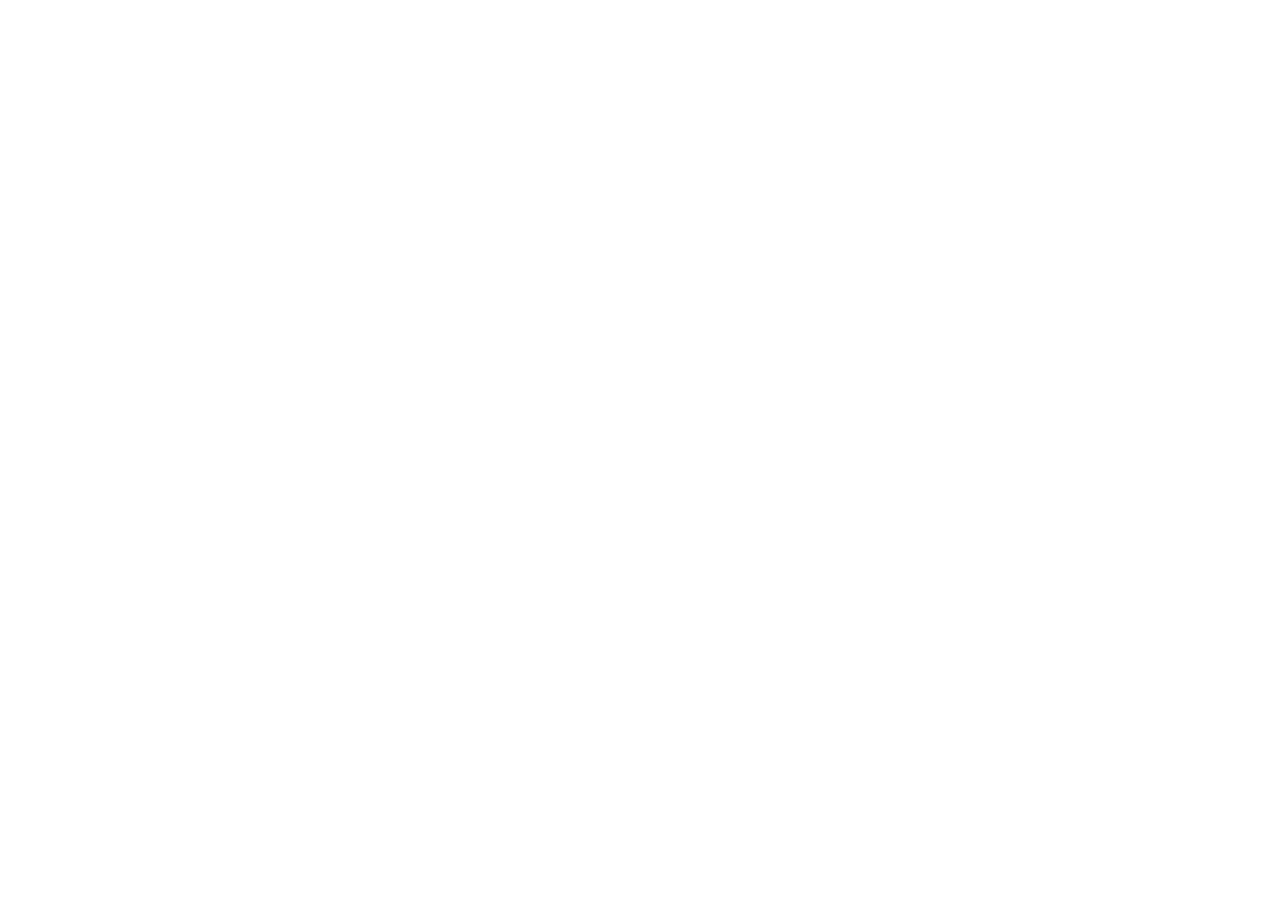
==== index.html @ 657095ab "Add files via upload" ====
<!DOCTYPE html>
<html>
<head>
  <!--
    If you are serving your web app in a path other than the root, change the
    href value below to reflect the base path you are serving from.

    The path provided below has to start and end with a slash "/" in order for
    it to work correctly.

    For more details:
    * https://developer.mozilla.org/en-US/docs/Web/HTML/Element/base

    This is a placeholder for base href that will be replaced by the value of
    the `--base-href` argument provided to `flutter build`.
  -->
  <base href="/">

  <meta charset="UTF-8">
  <meta content="IE=Edge" http-equiv="X-UA-Compatible">
  <meta name="description" content="Naeim’s Portfolio.">

  <!-- iOS meta tags & icons -->
  <meta name="apple-mobile-web-app-capable" content="yes">
  <meta name="apple-mobile-web-app-status-bar-style" content="black">
  <meta name="apple-mobile-web-app-title" content="portfolio">
  <link rel="apple-touch-icon" href="icons/Icon-192.png">

  <!-- Favicon -->
  <link rel="icon" type="image/png" href="favicon.png"/>

  <title>portfolio</title>
  <link rel="manifest" href="manifest.json">
</head>
<body>
  <script src="flutter_bootstrap.js" async></script>
</body>
</html>
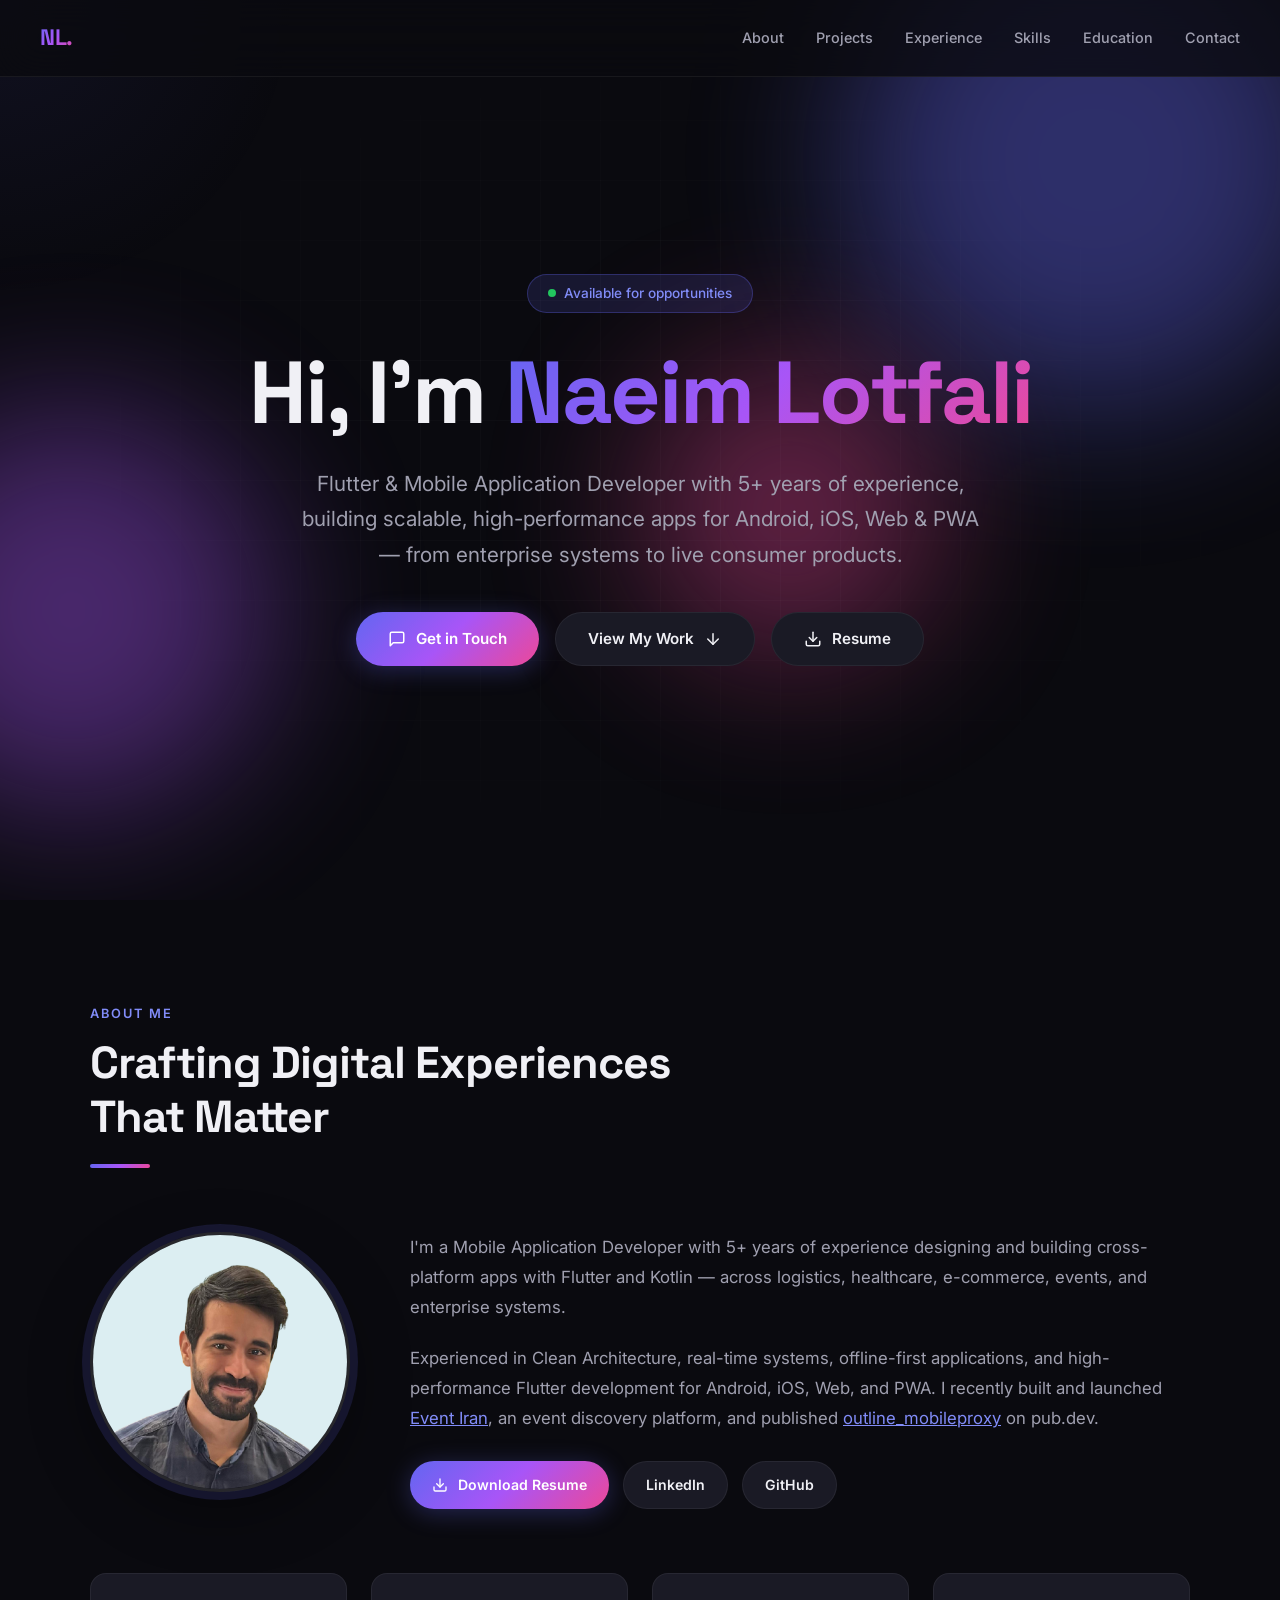
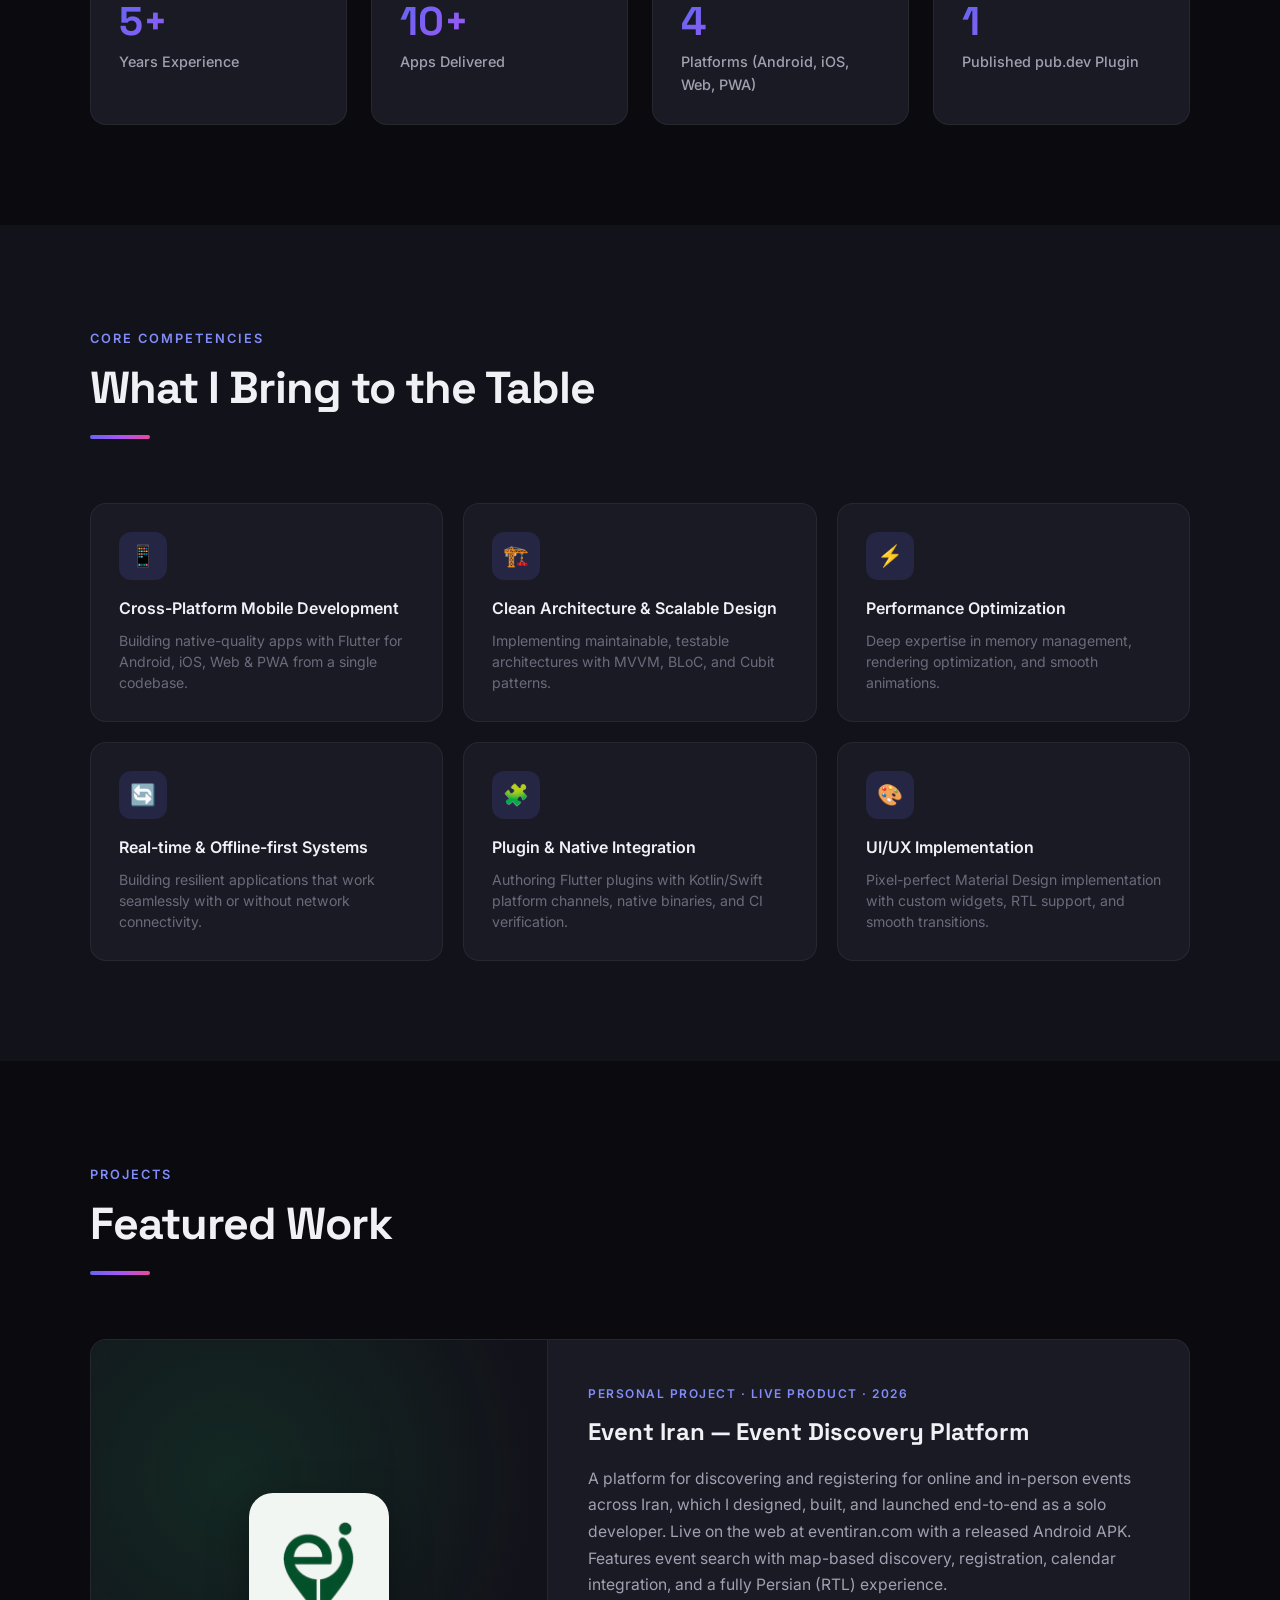
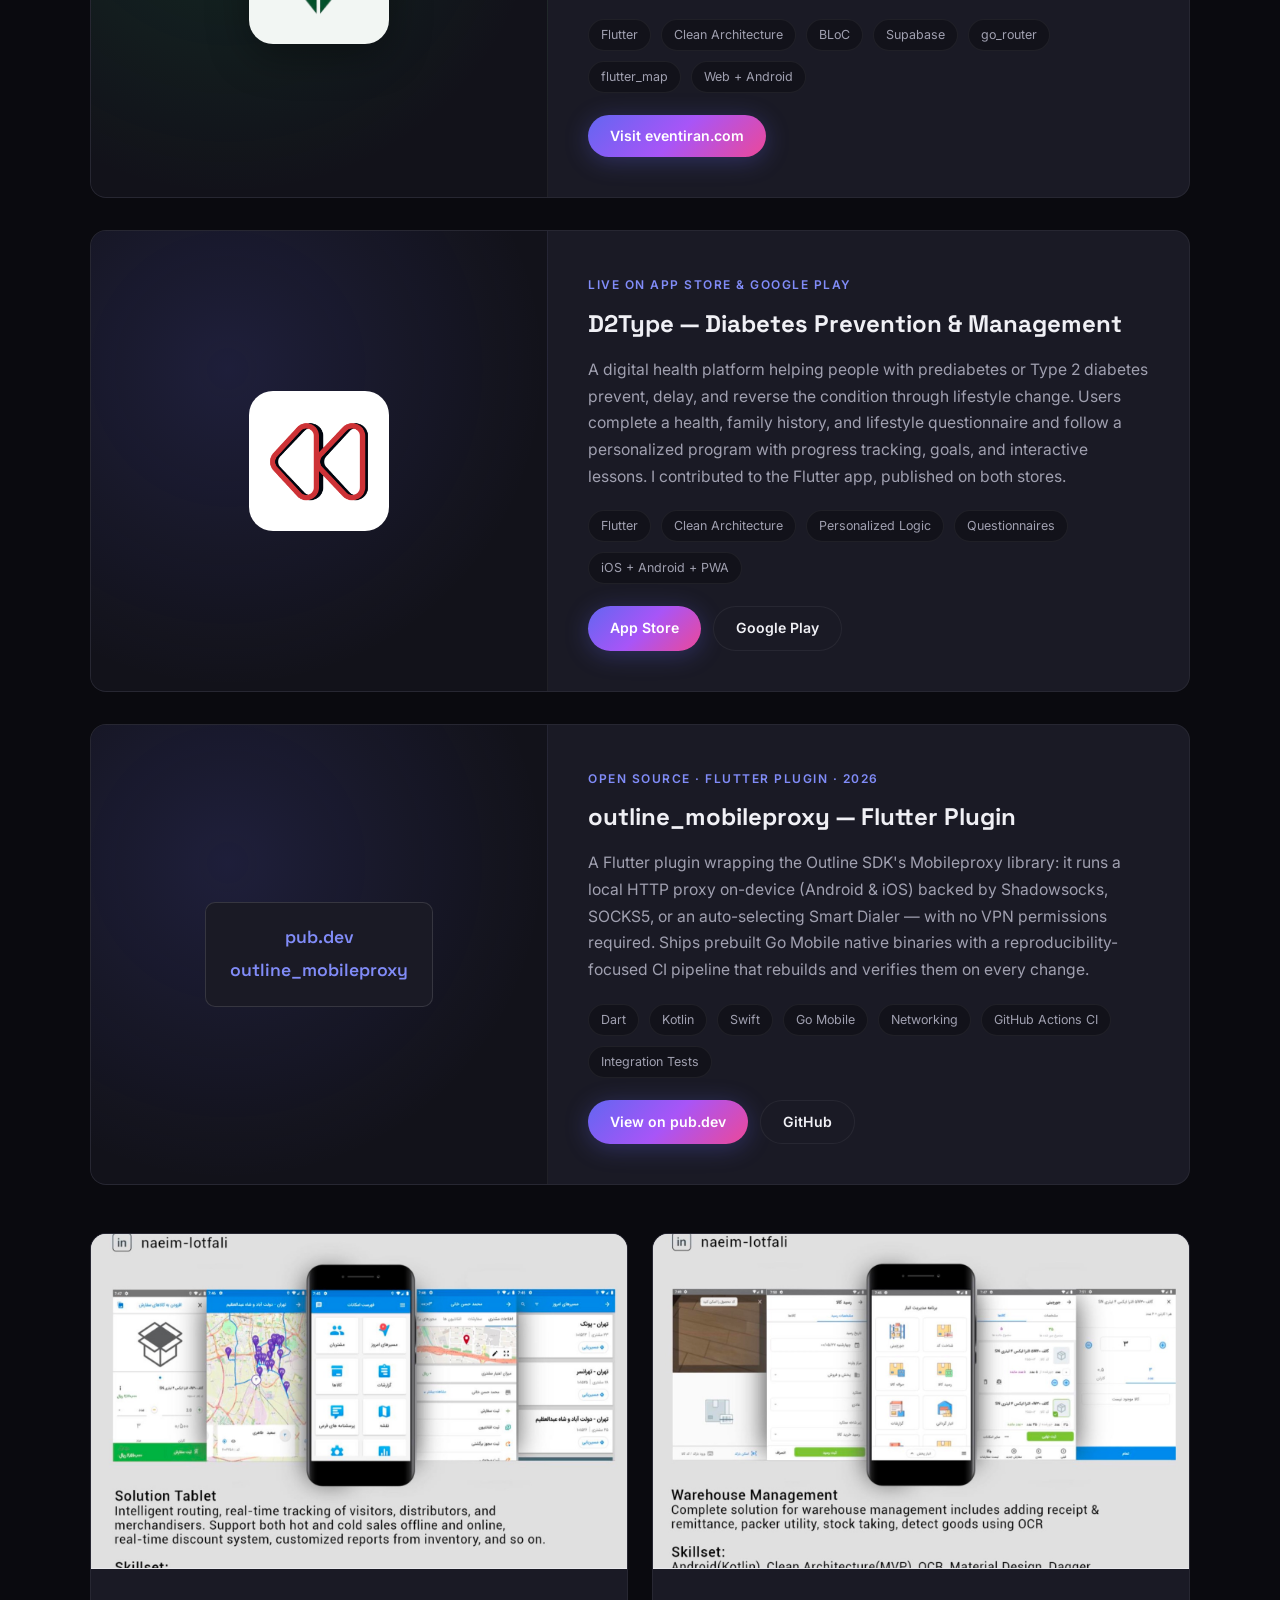
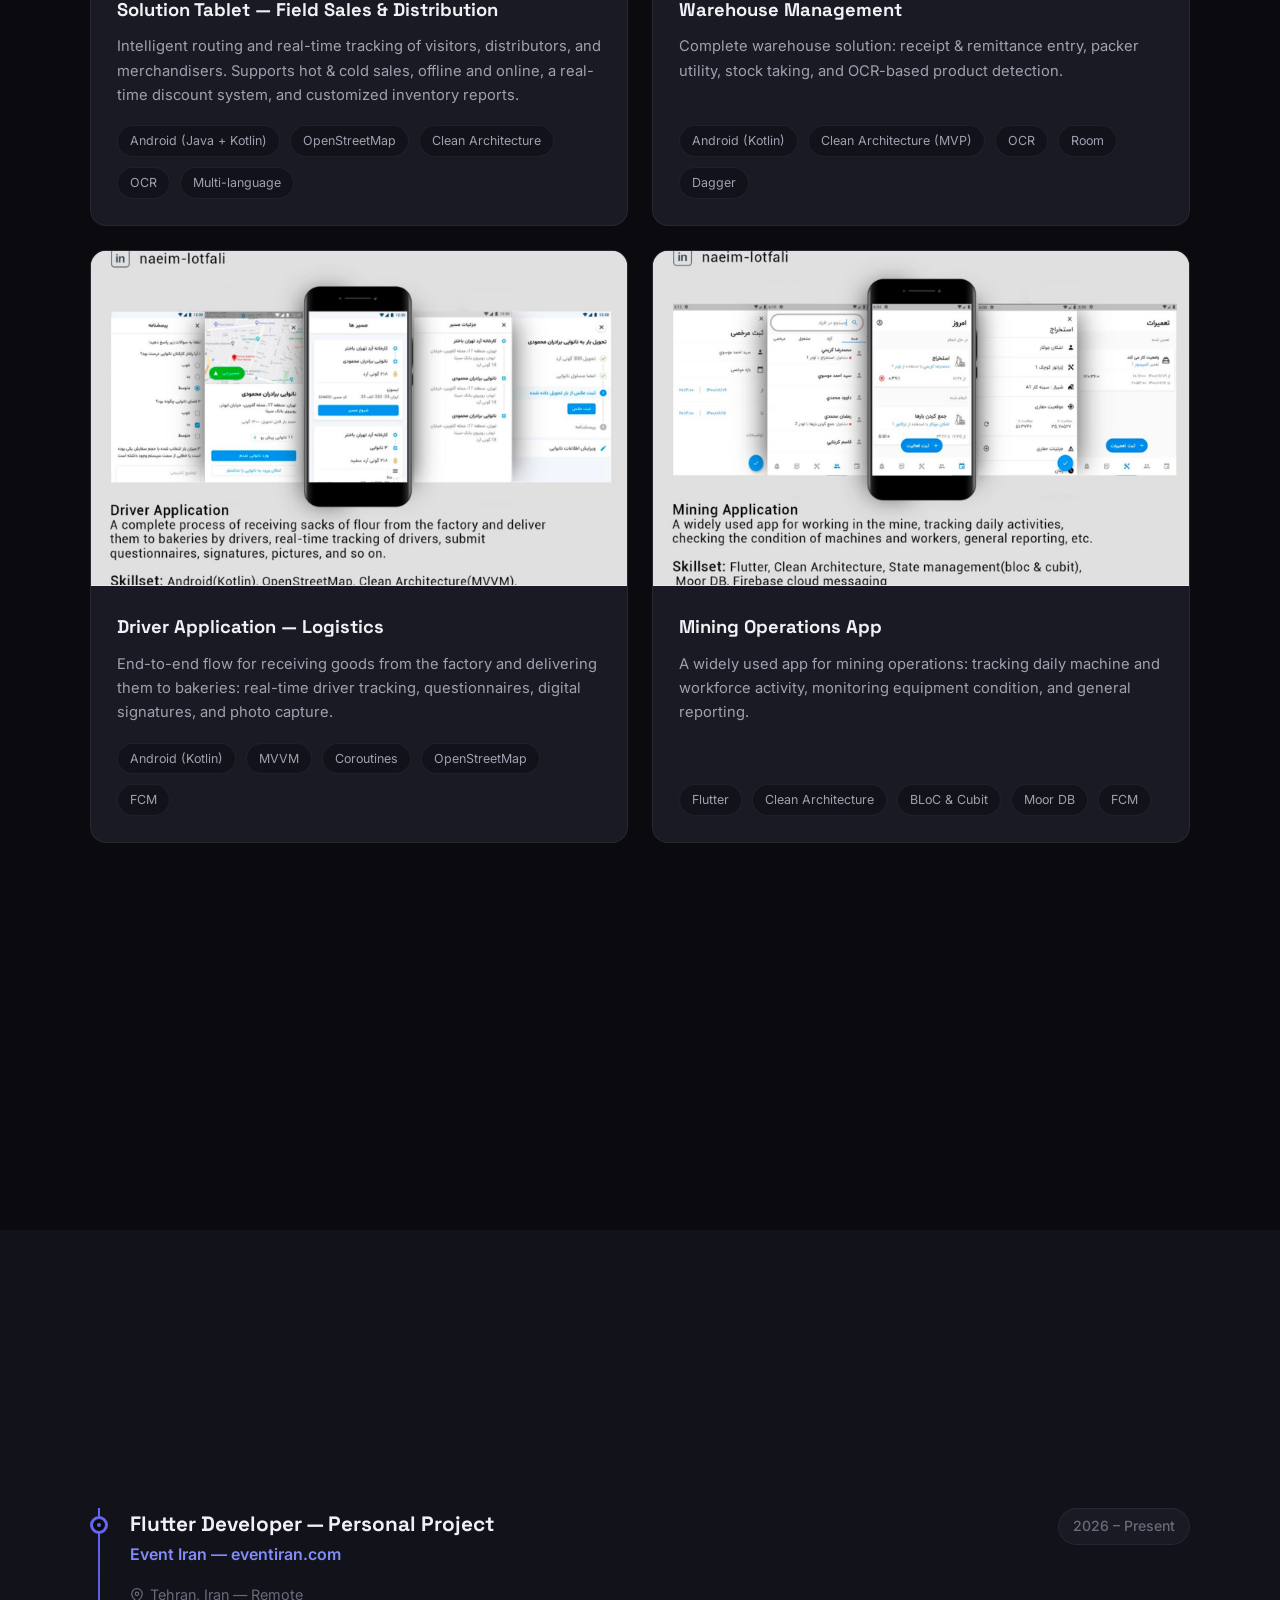
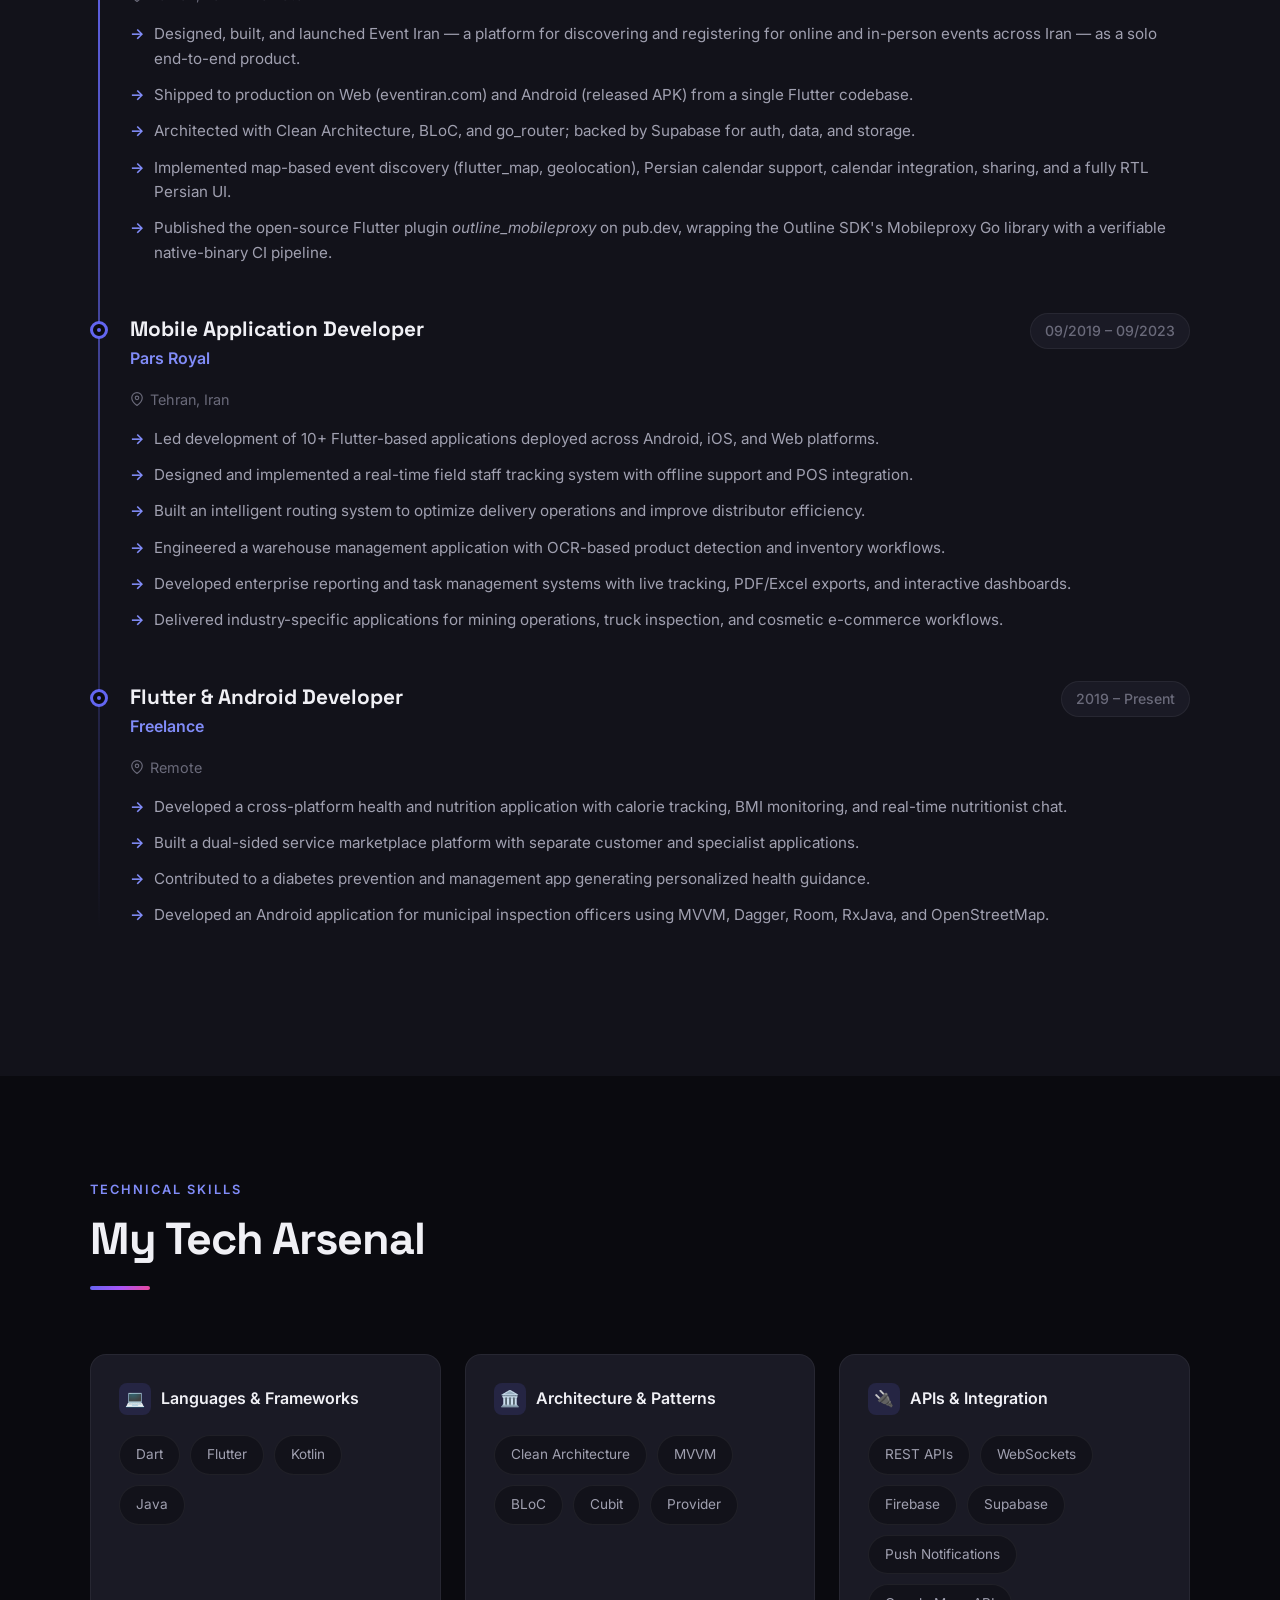
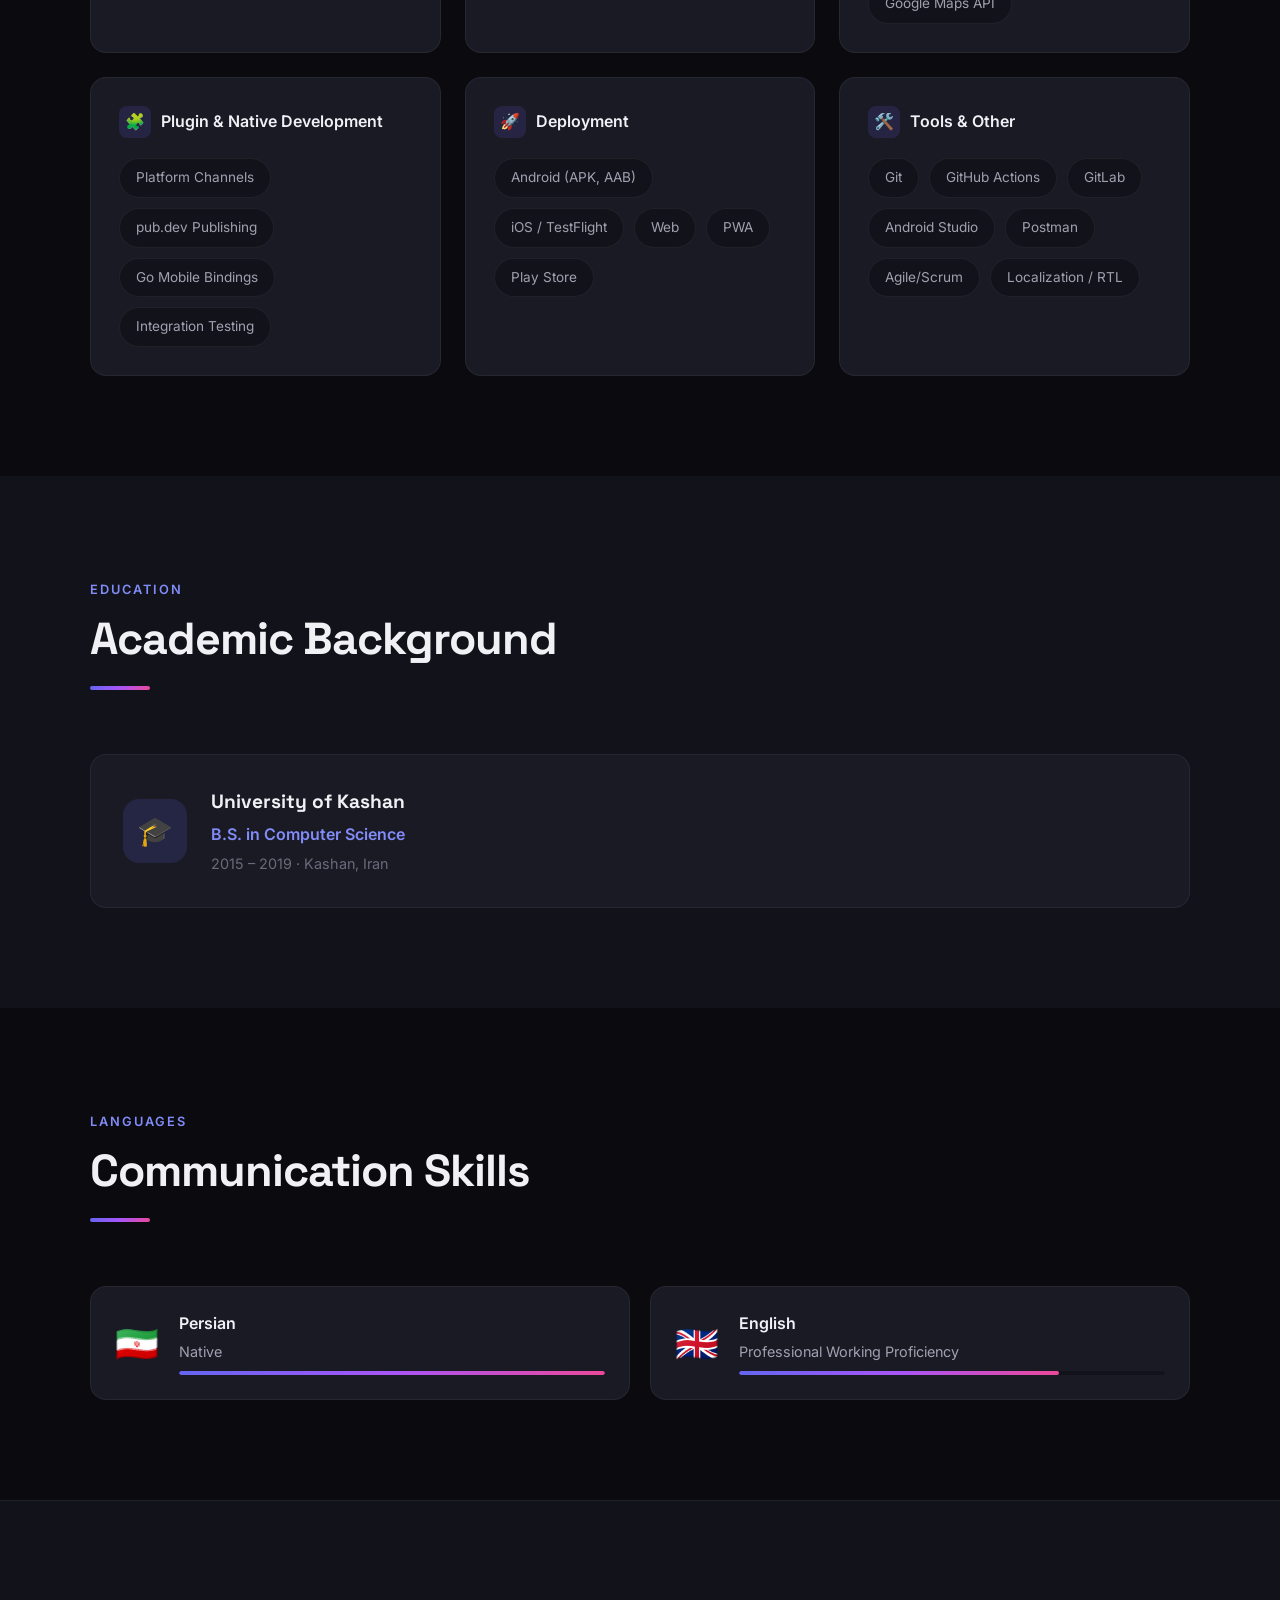
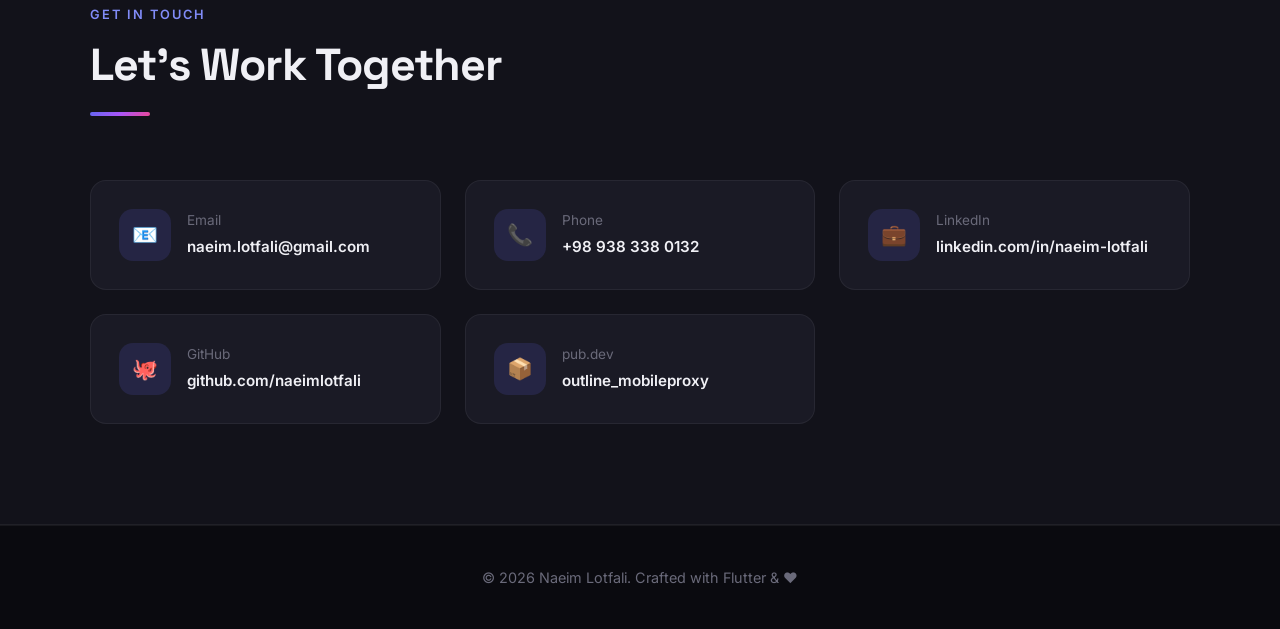
==== commit 532a6d63: "Initial portfolio site Personal portfolio for Naeim Lotfali: featured projects (Event Iran, D2Type, " ====
--- a/index.html
+++ b/index.html
@@ -1,38 +1,625 @@
 <!DOCTYPE html>
-<html>
+<html lang="en">
 <head>
-  <!--
-    If you are serving your web app in a path other than the root, change the
-    href value below to reflect the base path you are serving from.
-
-    The path provided below has to start and end with a slash "/" in order for
-    it to work correctly.
-
-    For more details:
-    * https://developer.mozilla.org/en-US/docs/Web/HTML/Element/base
-
-    This is a placeholder for base href that will be replaced by the value of
-    the `--base-href` argument provided to `flutter build`.
-  -->
-  <base href="/">
-
-  <meta charset="UTF-8">
-  <meta content="IE=Edge" http-equiv="X-UA-Compatible">
-  <meta name="description" content="Naeim’s Portfolio.">
-
-  <!-- iOS meta tags & icons -->
-  <meta name="apple-mobile-web-app-capable" content="yes">
-  <meta name="apple-mobile-web-app-status-bar-style" content="black">
-  <meta name="apple-mobile-web-app-title" content="portfolio">
-  <link rel="apple-touch-icon" href="icons/Icon-192.png">
-
-  <!-- Favicon -->
-  <link rel="icon" type="image/png" href="favicon.png"/>
-
-  <title>portfolio</title>
-  <link rel="manifest" href="manifest.json">
+    <meta charset="UTF-8">
+    <meta name="viewport" content="width=device-width, initial-scale=1.0">
+    <title>Naeim Lotfali — Flutter & Mobile Application Developer</title>
+    <meta name="description" content="Naeim Lotfali — Flutter & Mobile Application Developer with 5+ years of experience. Founder of Event Iran (eventiran.com), author of the outline_mobileproxy Flutter plugin, and builder of 10+ production apps for Android, iOS, Web & PWA.">
+    <meta name="author" content="Naeim Lotfali">
+    <meta name="theme-color" content="#0a0a0f">
+
+    <!-- Open Graph -->
+    <meta property="og:type" content="website">
+    <meta property="og:title" content="Naeim Lotfali — Flutter & Mobile Application Developer">
+    <meta property="og:description" content="Flutter developer with 5+ years of experience. Founder of Event Iran and author of the outline_mobileproxy plugin on pub.dev.">
+    <meta property="og:image" content="assets/images/profile.png">
+    <meta name="twitter:card" content="summary">
+
+    <link rel="icon" type="image/svg+xml" href="assets/images/favicon.svg">
+    <link rel="preconnect" href="https://fonts.googleapis.com">
+    <link rel="preconnect" href="https://fonts.gstatic.com" crossorigin>
+    <link href="https://fonts.googleapis.com/css2?family=Inter:wght@300;400;500;600;700;800;900&family=Space+Grotesk:wght@300;400;500;600;700&display=swap" rel="stylesheet">
+    <link rel="stylesheet" href="css/style.css">
 </head>
 <body>
-  <script src="flutter_bootstrap.js" async></script>
+    <div class="cursor-glow" id="cursorGlow"></div>
+    <div class="scroll-progress" id="scrollProgress"></div>
+
+    <nav id="navbar">
+        <div class="nav-logo">NL.</div>
+        <ul class="nav-links" id="navLinks">
+            <li><a href="#about">About</a></li>
+            <li><a href="#projects">Projects</a></li>
+            <li><a href="#experience">Experience</a></li>
+            <li><a href="#skills">Skills</a></li>
+            <li><a href="#education">Education</a></li>
+            <li><a href="#contact">Contact</a></li>
+        </ul>
+        <div class="mobile-toggle" id="mobileToggle">
+            <span></span>
+            <span></span>
+            <span></span>
+        </div>
+    </nav>
+
+    <!-- ================= Hero ================= -->
+    <section class="hero">
+        <div class="hero-bg">
+            <div class="orb orb-1"></div>
+            <div class="orb orb-2"></div>
+            <div class="orb orb-3"></div>
+            <div class="hero-grid"></div>
+        </div>
+        <div class="hero-content">
+            <div class="hero-badge">
+                <span class="dot"></span>
+                Available for opportunities
+            </div>
+            <h1>Hi, I'm <span class="gradient-text">Naeim Lotfali</span></h1>
+            <p class="hero-subtitle">
+                Flutter & Mobile Application Developer with 5+ years of experience,
+                building scalable, high-performance apps for Android, iOS, Web & PWA —
+                from enterprise systems to live consumer products.
+            </p>
+            <div class="hero-cta">
+                <a href="#contact" class="btn btn-primary">
+                    <svg width="18" height="18" viewBox="0 0 24 24" fill="none" stroke="currentColor" stroke-width="2" stroke-linecap="round" stroke-linejoin="round"><path d="M21 15a2 2 0 0 1-2 2H7l-4 4V5a2 2 0 0 1 2-2h14a2 2 0 0 1 2 2z"></path></svg>
+                    Get in Touch
+                </a>
+                <a href="#projects" class="btn btn-secondary">
+                    View My Work
+                    <svg width="18" height="18" viewBox="0 0 24 24" fill="none" stroke="currentColor" stroke-width="2" stroke-linecap="round" stroke-linejoin="round"><line x1="12" y1="5" x2="12" y2="19"></line><polyline points="19 12 12 19 5 12"></polyline></svg>
+                </a>
+                <a href="assets/docs/Naeim-Lotfali-Resume.pdf" download class="btn btn-secondary">
+                    <svg width="18" height="18" viewBox="0 0 24 24" fill="none" stroke="currentColor" stroke-width="2" stroke-linecap="round" stroke-linejoin="round"><path d="M21 15v4a2 2 0 0 1-2 2H5a2 2 0 0 1-2-2v-4"></path><polyline points="7 10 12 15 17 10"></polyline><line x1="12" y1="15" x2="12" y2="3"></line></svg>
+                    Resume
+                </a>
+            </div>
+        </div>
+    </section>
+
+    <!-- ================= About ================= -->
+    <section class="section" id="about">
+        <div class="container">
+            <div class="section-header reveal">
+                <span class="section-label">About Me</span>
+                <h2 class="section-title">Crafting Digital Experiences<br>That Matter</h2>
+                <div class="section-divider"></div>
+            </div>
+            <div class="about-grid">
+                <img class="about-photo reveal" src="assets/images/profile.png" alt="Portrait of Naeim Lotfali">
+                <div class="about-text reveal">
+                    <p>
+                        I'm a Mobile Application Developer with 5+ years of experience designing and building
+                        cross-platform apps with Flutter and Kotlin — across logistics, healthcare, e-commerce,
+                        events, and enterprise systems.
+                    </p>
+                    <p>
+                        Experienced in Clean Architecture, real-time systems, offline-first applications, and
+                        high-performance Flutter development for Android, iOS, Web, and PWA. I recently built and
+                        launched <a href="https://eventiran.com" target="_blank" rel="noopener" style="color: var(--accent-light);">Event Iran</a>,
+                        an event discovery platform, and published
+                        <a href="https://pub.dev/packages/outline_mobileproxy" target="_blank" rel="noopener" style="color: var(--accent-light);">outline_mobileproxy</a>
+                        on pub.dev.
+                    </p>
+                    <div class="about-actions">
+                        <a href="assets/docs/Naeim-Lotfali-Resume.pdf" download class="btn btn-primary btn-sm">
+                            <svg width="16" height="16" viewBox="0 0 24 24" fill="none" stroke="currentColor" stroke-width="2" stroke-linecap="round" stroke-linejoin="round"><path d="M21 15v4a2 2 0 0 1-2 2H5a2 2 0 0 1-2-2v-4"></path><polyline points="7 10 12 15 17 10"></polyline><line x1="12" y1="15" x2="12" y2="3"></line></svg>
+                            Download Resume
+                        </a>
+                        <a href="https://linkedin.com/in/naeim-lotfali" target="_blank" rel="noopener" class="btn btn-secondary btn-sm">LinkedIn</a>
+                        <a href="https://github.com/naeimlotfali" target="_blank" rel="noopener" class="btn btn-secondary btn-sm">GitHub</a>
+                    </div>
+                </div>
+            </div>
+            <div class="stats-grid reveal">
+                <div class="stat-card">
+                    <div class="stat-number">5+</div>
+                    <div class="stat-label">Years Experience</div>
+                </div>
+                <div class="stat-card">
+                    <div class="stat-number">10+</div>
+                    <div class="stat-label">Apps Delivered</div>
+                </div>
+                <div class="stat-card">
+                    <div class="stat-number">4</div>
+                    <div class="stat-label">Platforms (Android, iOS, Web, PWA)</div>
+                </div>
+                <div class="stat-card">
+                    <div class="stat-number">1</div>
+                    <div class="stat-label">Published pub.dev Plugin</div>
+                </div>
+            </div>
+        </div>
+    </section>
+
+    <!-- ================= Competencies ================= -->
+    <section class="section section-alt" id="competencies">
+        <div class="container">
+            <div class="section-header reveal">
+                <span class="section-label">Core Competencies</span>
+                <h2 class="section-title">What I Bring to the Table</h2>
+                <div class="section-divider"></div>
+            </div>
+            <div class="competencies-grid">
+                <div class="competency-card reveal">
+                    <div class="competency-icon">📱</div>
+                    <h3>Cross-Platform Mobile Development</h3>
+                    <p>Building native-quality apps with Flutter for Android, iOS, Web & PWA from a single codebase.</p>
+                </div>
+                <div class="competency-card reveal">
+                    <div class="competency-icon">🏗️</div>
+                    <h3>Clean Architecture & Scalable Design</h3>
+                    <p>Implementing maintainable, testable architectures with MVVM, BLoC, and Cubit patterns.</p>
+                </div>
+                <div class="competency-card reveal">
+                    <div class="competency-icon">⚡</div>
+                    <h3>Performance Optimization</h3>
+                    <p>Deep expertise in memory management, rendering optimization, and smooth animations.</p>
+                </div>
+                <div class="competency-card reveal">
+                    <div class="competency-icon">🔄</div>
+                    <h3>Real-time & Offline-first Systems</h3>
+                    <p>Building resilient applications that work seamlessly with or without network connectivity.</p>
+                </div>
+                <div class="competency-card reveal">
+                    <div class="competency-icon">🧩</div>
+                    <h3>Plugin & Native Integration</h3>
+                    <p>Authoring Flutter plugins with Kotlin/Swift platform channels, native binaries, and CI verification.</p>
+                </div>
+                <div class="competency-card reveal">
+                    <div class="competency-icon">🎨</div>
+                    <h3>UI/UX Implementation</h3>
+                    <p>Pixel-perfect Material Design implementation with custom widgets, RTL support, and smooth transitions.</p>
+                </div>
+            </div>
+        </div>
+    </section>
+
+    <!-- ================= Projects ================= -->
+    <section class="section" id="projects">
+        <div class="container">
+            <div class="section-header reveal">
+                <span class="section-label">Projects</span>
+                <h2 class="section-title">Featured Work</h2>
+                <div class="section-divider"></div>
+            </div>
+
+            <!-- Event Iran -->
+            <div class="featured-project reveal">
+                <div class="featured-visual eventiran">
+                    <img src="assets/images/eventiran_logo.png" alt="Event Iran logo">
+                </div>
+                <div class="featured-content">
+                    <span class="project-type">Personal Project · Live Product · 2026</span>
+                    <h3>Event Iran — Event Discovery Platform</h3>
+                    <p>
+                        A platform for discovering and registering for online and in-person events across Iran,
+                        which I designed, built, and launched end-to-end as a solo developer. Live on the web at
+                        eventiran.com with a released Android APK. Features event search with map-based discovery,
+                        registration, calendar integration, and a fully Persian (RTL) experience.
+                    </p>
+                    <div class="skill-tags">
+                        <span class="skill-tag sm">Flutter</span>
+                        <span class="skill-tag sm">Clean Architecture</span>
+                        <span class="skill-tag sm">BLoC</span>
+                        <span class="skill-tag sm">Supabase</span>
+                        <span class="skill-tag sm">go_router</span>
+                        <span class="skill-tag sm">flutter_map</span>
+                        <span class="skill-tag sm">Web + Android</span>
+                    </div>
+                    <div class="project-links">
+                        <a href="https://eventiran.com" target="_blank" rel="noopener" class="btn btn-primary btn-sm">Visit eventiran.com</a>
+                    </div>
+                </div>
+            </div>
+
+            <!-- D2Type -->
+            <div class="featured-project reveal">
+                <div class="featured-visual">
+                    <img src="assets/images/d2type_icon.png" alt="D2Type app icon" style="border-radius: 24px;">
+                </div>
+                <div class="featured-content">
+                    <span class="project-type">Live on App Store & Google Play</span>
+                    <h3>D2Type — Diabetes Prevention & Management</h3>
+                    <p>
+                        A digital health platform helping people with prediabetes or Type 2 diabetes prevent,
+                        delay, and reverse the condition through lifestyle change. Users complete a health,
+                        family history, and lifestyle questionnaire and follow a personalized program with
+                        progress tracking, goals, and interactive lessons. I contributed to the Flutter app,
+                        published on both stores.
+                    </p>
+                    <div class="skill-tags">
+                        <span class="skill-tag sm">Flutter</span>
+                        <span class="skill-tag sm">Clean Architecture</span>
+                        <span class="skill-tag sm">Personalized Logic</span>
+                        <span class="skill-tag sm">Questionnaires</span>
+                        <span class="skill-tag sm">iOS + Android + PWA</span>
+                    </div>
+                    <div class="project-links">
+                        <a href="https://apps.apple.com/us/app/d2type/id6469694752" target="_blank" rel="noopener" class="btn btn-primary btn-sm">App Store</a>
+                        <a href="https://play.google.com/store/apps/details?id=com.webnegah.d2type.d2type_application" target="_blank" rel="noopener" class="btn btn-secondary btn-sm">Google Play</a>
+                    </div>
+                </div>
+            </div>
+
+            <!-- outline_mobileproxy -->
+            <div class="featured-project reveal">
+                <div class="featured-visual">
+                    <div class="code-badge">
+                        pub.dev<br>outline_mobileproxy
+                    </div>
+                </div>
+                <div class="featured-content">
+                    <span class="project-type">Open Source · Flutter Plugin · 2026</span>
+                    <h3>outline_mobileproxy — Flutter Plugin</h3>
+                    <p>
+                        A Flutter plugin wrapping the Outline SDK's Mobileproxy library: it runs a local HTTP proxy
+                        on-device (Android & iOS) backed by Shadowsocks, SOCKS5, or an auto-selecting Smart Dialer —
+                        with no VPN permissions required. Ships prebuilt Go Mobile native binaries with a
+                        reproducibility-focused CI pipeline that rebuilds and verifies them on every change.
+                    </p>
+                    <div class="skill-tags">
+                        <span class="skill-tag sm">Dart</span>
+                        <span class="skill-tag sm">Kotlin</span>
+                        <span class="skill-tag sm">Swift</span>
+                        <span class="skill-tag sm">Go Mobile</span>
+                        <span class="skill-tag sm">Networking</span>
+                        <span class="skill-tag sm">GitHub Actions CI</span>
+                        <span class="skill-tag sm">Integration Tests</span>
+                    </div>
+                    <div class="project-links">
+                        <a href="https://pub.dev/packages/outline_mobileproxy" target="_blank" rel="noopener" class="btn btn-primary btn-sm">View on pub.dev</a>
+                        <a href="https://github.com/naeimlotfali/outline_mobileproxy" target="_blank" rel="noopener" class="btn btn-secondary btn-sm">GitHub</a>
+                    </div>
+                </div>
+            </div>
+
+            <div class="projects-grid">
+                <div class="project-card reveal">
+                    <img src="assets/images/project1.jpg" alt="Solution Tablet app screenshots">
+                    <div class="project-body">
+                        <h3>Solution Tablet — Field Sales & Distribution</h3>
+                        <p>
+                            Intelligent routing and real-time tracking of visitors, distributors, and merchandisers.
+                            Supports hot & cold sales, offline and online, a real-time discount system, and
+                            customized inventory reports.
+                        </p>
+                        <div class="skill-tags">
+                            <span class="skill-tag sm">Android (Java + Kotlin)</span>
+                            <span class="skill-tag sm">OpenStreetMap</span>
+                            <span class="skill-tag sm">Clean Architecture</span>
+                            <span class="skill-tag sm">OCR</span>
+                            <span class="skill-tag sm">Multi-language</span>
+                        </div>
+                    </div>
+                </div>
+                <div class="project-card reveal">
+                    <img src="assets/images/project2.jpg" alt="Warehouse Management app screenshots">
+                    <div class="project-body">
+                        <h3>Warehouse Management</h3>
+                        <p>
+                            Complete warehouse solution: receipt & remittance entry, packer utility, stock taking,
+                            and OCR-based product detection.
+                        </p>
+                        <div class="skill-tags">
+                            <span class="skill-tag sm">Android (Kotlin)</span>
+                            <span class="skill-tag sm">Clean Architecture (MVP)</span>
+                            <span class="skill-tag sm">OCR</span>
+                            <span class="skill-tag sm">Room</span>
+                            <span class="skill-tag sm">Dagger</span>
+                        </div>
+                    </div>
+                </div>
+                <div class="project-card reveal">
+                    <img src="assets/images/project3.jpg" alt="Driver Application screenshots">
+                    <div class="project-body">
+                        <h3>Driver Application — Logistics</h3>
+                        <p>
+                            End-to-end flow for receiving goods from the factory and delivering them to bakeries:
+                            real-time driver tracking, questionnaires, digital signatures, and photo capture.
+                        </p>
+                        <div class="skill-tags">
+                            <span class="skill-tag sm">Android (Kotlin)</span>
+                            <span class="skill-tag sm">MVVM</span>
+                            <span class="skill-tag sm">Coroutines</span>
+                            <span class="skill-tag sm">OpenStreetMap</span>
+                            <span class="skill-tag sm">FCM</span>
+                        </div>
+                    </div>
+                </div>
+                <div class="project-card reveal">
+                    <img src="assets/images/project4.jpg" alt="Mining Application screenshots">
+                    <div class="project-body">
+                        <h3>Mining Operations App</h3>
+                        <p>
+                            A widely used app for mining operations: tracking daily machine and workforce activity,
+                            monitoring equipment condition, and general reporting.
+                        </p>
+                        <div class="skill-tags">
+                            <span class="skill-tag sm">Flutter</span>
+                            <span class="skill-tag sm">Clean Architecture</span>
+                            <span class="skill-tag sm">BLoC & Cubit</span>
+                            <span class="skill-tag sm">Moor DB</span>
+                            <span class="skill-tag sm">FCM</span>
+                        </div>
+                    </div>
+                </div>
+                <div class="project-card reveal">
+                    <div class="project-body">
+                        <h3><img src="assets/images/calorito_icon.png" alt="Calorito icon">Calorito — Health & Nutrition</h3>
+                        <p>
+                            Cross-platform health app with daily calorie logging, height/weight & BMI tracking,
+                            food tracking, personalized dietary advice, and real-time chat with nutritionists.
+                            Deployed on Android and PWA.
+                        </p>
+                        <div class="skill-tags">
+                            <span class="skill-tag sm">Flutter</span>
+                            <span class="skill-tag sm">Clean Architecture</span>
+                            <span class="skill-tag sm">BLoC</span>
+                            <span class="skill-tag sm">Local Storage</span>
+                            <span class="skill-tag sm">Real-time Chat</span>
+                        </div>
+                    </div>
+                </div>
+            </div>
+        </div>
+    </section>
+
+    <!-- ================= Experience ================= -->
+    <section class="section section-alt" id="experience">
+        <div class="container">
+            <div class="section-header reveal">
+                <span class="section-label">Experience</span>
+                <h2 class="section-title">Where I've Worked</h2>
+                <div class="section-divider"></div>
+            </div>
+            <div class="timeline">
+                <div class="timeline-item">
+                    <div class="timeline-dot"></div>
+                    <div class="timeline-header">
+                        <div>
+                            <h3>Flutter Developer — Personal Project</h3>
+                            <div class="company"><a href="https://eventiran.com" target="_blank" rel="noopener">Event Iran — eventiran.com</a></div>
+                        </div>
+                        <span class="timeline-date">2026 – Present</span>
+                    </div>
+                    <div class="timeline-location">
+                        <svg width="14" height="14" viewBox="0 0 24 24" fill="none" stroke="currentColor" stroke-width="2"><path d="M21 10c0 7-9 13-9 13s-9-6-9-13a9 9 0 0 1 18 0z"></path><circle cx="12" cy="10" r="3"></circle></svg>
+                        Tehran, Iran — Remote
+                    </div>
+                    <ul class="timeline-list">
+                        <li>Designed, built, and launched Event Iran — a platform for discovering and registering for online and in-person events across Iran — as a solo end-to-end product.</li>
+                        <li>Shipped to production on Web (eventiran.com) and Android (released APK) from a single Flutter codebase.</li>
+                        <li>Architected with Clean Architecture, BLoC, and go_router; backed by Supabase for auth, data, and storage.</li>
+                        <li>Implemented map-based event discovery (flutter_map, geolocation), Persian calendar support, calendar integration, sharing, and a fully RTL Persian UI.</li>
+                        <li>Published the open-source Flutter plugin <em>outline_mobileproxy</em> on pub.dev, wrapping the Outline SDK's Mobileproxy Go library with a verifiable native-binary CI pipeline.</li>
+                    </ul>
+                </div>
+                <div class="timeline-item">
+                    <div class="timeline-dot"></div>
+                    <div class="timeline-header">
+                        <div>
+                            <h3>Mobile Application Developer</h3>
+                            <div class="company">Pars Royal</div>
+                        </div>
+                        <span class="timeline-date">09/2019 – 09/2023</span>
+                    </div>
+                    <div class="timeline-location">
+                        <svg width="14" height="14" viewBox="0 0 24 24" fill="none" stroke="currentColor" stroke-width="2"><path d="M21 10c0 7-9 13-9 13s-9-6-9-13a9 9 0 0 1 18 0z"></path><circle cx="12" cy="10" r="3"></circle></svg>
+                        Tehran, Iran
+                    </div>
+                    <ul class="timeline-list">
+                        <li>Led development of 10+ Flutter-based applications deployed across Android, iOS, and Web platforms.</li>
+                        <li>Designed and implemented a real-time field staff tracking system with offline support and POS integration.</li>
+                        <li>Built an intelligent routing system to optimize delivery operations and improve distributor efficiency.</li>
+                        <li>Engineered a warehouse management application with OCR-based product detection and inventory workflows.</li>
+                        <li>Developed enterprise reporting and task management systems with live tracking, PDF/Excel exports, and interactive dashboards.</li>
+                        <li>Delivered industry-specific applications for mining operations, truck inspection, and cosmetic e-commerce workflows.</li>
+                    </ul>
+                </div>
+                <div class="timeline-item">
+                    <div class="timeline-dot"></div>
+                    <div class="timeline-header">
+                        <div>
+                            <h3>Flutter & Android Developer</h3>
+                            <div class="company">Freelance</div>
+                        </div>
+                        <span class="timeline-date">2019 – Present</span>
+                    </div>
+                    <div class="timeline-location">
+                        <svg width="14" height="14" viewBox="0 0 24 24" fill="none" stroke="currentColor" stroke-width="2"><path d="M21 10c0 7-9 13-9 13s-9-6-9-13a9 9 0 0 1 18 0z"></path><circle cx="12" cy="10" r="3"></circle></svg>
+                        Remote
+                    </div>
+                    <ul class="timeline-list">
+                        <li>Developed a cross-platform health and nutrition application with calorie tracking, BMI monitoring, and real-time nutritionist chat.</li>
+                        <li>Built a dual-sided service marketplace platform with separate customer and specialist applications.</li>
+                        <li>Contributed to a diabetes prevention and management app generating personalized health guidance.</li>
+                        <li>Developed an Android application for municipal inspection officers using MVVM, Dagger, Room, RxJava, and OpenStreetMap.</li>
+                    </ul>
+                </div>
+            </div>
+        </div>
+    </section>
+
+    <!-- ================= Skills ================= -->
+    <section class="section" id="skills">
+        <div class="container">
+            <div class="section-header reveal">
+                <span class="section-label">Technical Skills</span>
+                <h2 class="section-title">My Tech Arsenal</h2>
+                <div class="section-divider"></div>
+            </div>
+            <div class="skills-container reveal">
+                <div class="skill-category">
+                    <h3><span class="icon">💻</span> Languages & Frameworks</h3>
+                    <div class="skill-tags">
+                        <span class="skill-tag">Dart</span>
+                        <span class="skill-tag">Flutter</span>
+                        <span class="skill-tag">Kotlin</span>
+                        <span class="skill-tag">Java</span>
+                    </div>
+                </div>
+                <div class="skill-category">
+                    <h3><span class="icon">🏛️</span> Architecture & Patterns</h3>
+                    <div class="skill-tags">
+                        <span class="skill-tag">Clean Architecture</span>
+                        <span class="skill-tag">MVVM</span>
+                        <span class="skill-tag">BLoC</span>
+                        <span class="skill-tag">Cubit</span>
+                        <span class="skill-tag">Provider</span>
+                    </div>
+                </div>
+                <div class="skill-category">
+                    <h3><span class="icon">🔌</span> APIs & Integration</h3>
+                    <div class="skill-tags">
+                        <span class="skill-tag">REST APIs</span>
+                        <span class="skill-tag">WebSockets</span>
+                        <span class="skill-tag">Firebase</span>
+                        <span class="skill-tag">Supabase</span>
+                        <span class="skill-tag">Push Notifications</span>
+                        <span class="skill-tag">Google Maps API</span>
+                    </div>
+                </div>
+                <div class="skill-category">
+                    <h3><span class="icon">🧩</span> Plugin & Native Development</h3>
+                    <div class="skill-tags">
+                        <span class="skill-tag">Platform Channels</span>
+                        <span class="skill-tag">pub.dev Publishing</span>
+                        <span class="skill-tag">Go Mobile Bindings</span>
+                        <span class="skill-tag">Integration Testing</span>
+                    </div>
+                </div>
+                <div class="skill-category">
+                    <h3><span class="icon">🚀</span> Deployment</h3>
+                    <div class="skill-tags">
+                        <span class="skill-tag">Android (APK, AAB)</span>
+                        <span class="skill-tag">iOS / TestFlight</span>
+                        <span class="skill-tag">Web</span>
+                        <span class="skill-tag">PWA</span>
+                        <span class="skill-tag">Play Store</span>
+                    </div>
+                </div>
+                <div class="skill-category">
+                    <h3><span class="icon">🛠️</span> Tools & Other</h3>
+                    <div class="skill-tags">
+                        <span class="skill-tag">Git</span>
+                        <span class="skill-tag">GitHub Actions</span>
+                        <span class="skill-tag">GitLab</span>
+                        <span class="skill-tag">Android Studio</span>
+                        <span class="skill-tag">Postman</span>
+                        <span class="skill-tag">Agile/Scrum</span>
+                        <span class="skill-tag">Localization / RTL</span>
+                    </div>
+                </div>
+            </div>
+        </div>
+    </section>
+
+    <!-- ================= Education ================= -->
+    <section class="section section-alt" id="education">
+        <div class="container">
+            <div class="section-header reveal">
+                <span class="section-label">Education</span>
+                <h2 class="section-title">Academic Background</h2>
+                <div class="section-divider"></div>
+            </div>
+            <div class="education-card reveal">
+                <div class="education-icon">🎓</div>
+                <div class="education-content">
+                    <h3>University of Kashan</h3>
+                    <div class="degree">B.S. in Computer Science</div>
+                    <div class="year">2015 – 2019 · Kashan, Iran</div>
+                </div>
+            </div>
+        </div>
+    </section>
+
+    <!-- ================= Languages ================= -->
+    <section class="section" id="languages">
+        <div class="container">
+            <div class="section-header reveal">
+                <span class="section-label">Languages</span>
+                <h2 class="section-title">Communication Skills</h2>
+                <div class="section-divider"></div>
+            </div>
+            <div class="languages-grid reveal">
+                <div class="language-card">
+                    <div class="language-flag">🇮🇷</div>
+                    <div class="language-info">
+                        <h3>Persian</h3>
+                        <div class="level">Native</div>
+                        <div class="language-bar">
+                            <div class="language-bar-fill" style="width: 0%" data-width="100%"></div>
+                        </div>
+                    </div>
+                </div>
+                <div class="language-card">
+                    <div class="language-flag">🇬🇧</div>
+                    <div class="language-info">
+                        <h3>English</h3>
+                        <div class="level">Professional Working Proficiency</div>
+                        <div class="language-bar">
+                            <div class="language-bar-fill" style="width: 0%" data-width="75%"></div>
+                        </div>
+                    </div>
+                </div>
+            </div>
+        </div>
+    </section>
+
+    <!-- ================= Contact ================= -->
+    <section class="section contact-section" id="contact">
+        <div class="container">
+            <div class="section-header reveal">
+                <span class="section-label">Get in Touch</span>
+                <h2 class="section-title">Let's Work Together</h2>
+                <div class="section-divider"></div>
+            </div>
+            <div class="contact-grid reveal">
+                <a href="mailto:naeim.lotfali@gmail.com" class="contact-card">
+                    <div class="contact-icon">📧</div>
+                    <div class="contact-info">
+                        <div class="label">Email</div>
+                        <div class="value">naeim.lotfali@gmail.com</div>
+                    </div>
+                </a>
+                <a href="tel:+989383380132" class="contact-card">
+                    <div class="contact-icon">📞</div>
+                    <div class="contact-info">
+                        <div class="label">Phone</div>
+                        <div class="value">+98 938 338 0132</div>
+                    </div>
+                </a>
+                <a href="https://linkedin.com/in/naeim-lotfali" target="_blank" rel="noopener" class="contact-card">
+                    <div class="contact-icon">💼</div>
+                    <div class="contact-info">
+                        <div class="label">LinkedIn</div>
+                        <div class="value">linkedin.com/in/naeim-lotfali</div>
+                    </div>
+                </a>
+                <a href="https://github.com/naeimlotfali" target="_blank" rel="noopener" class="contact-card">
+                    <div class="contact-icon">🐙</div>
+                    <div class="contact-info">
+                        <div class="label">GitHub</div>
+                        <div class="value">github.com/naeimlotfali</div>
+                    </div>
+                </a>
+                <a href="https://pub.dev/packages/outline_mobileproxy" target="_blank" rel="noopener" class="contact-card">
+                    <div class="contact-icon">📦</div>
+                    <div class="contact-info">
+                        <div class="label">pub.dev</div>
+                        <div class="value">outline_mobileproxy</div>
+                    </div>
+                </a>
+            </div>
+        </div>
+    </section>
+
+    <footer>
+        <p>© <span id="year">2026</span> Naeim Lotfali. Crafted with Flutter & ❤️</p>
+    </footer>
+
+    <script src="js/main.js"></script>
 </body>
 </html>
--- a/css/style.css
+++ b/css/style.css
@@ -0,0 +1,1210 @@
+/* ==========================================================================
+   Naeim Lotfali — Portfolio
+   ========================================================================== */
+
+:root {
+    --bg-primary: #0a0a0f;
+    --bg-secondary: #12121a;
+    --bg-card: #1a1a25;
+    --bg-card-hover: #22222f;
+    --text-primary: #f0f0f5;
+    --text-secondary: #a0a0b0;
+    --text-muted: #6a6a7a;
+    --accent: #6366f1;
+    --accent-light: #818cf8;
+    --accent-glow: rgba(99, 102, 241, 0.15);
+    --accent-gradient: linear-gradient(135deg, #6366f1 0%, #a855f7 50%, #ec4899 100%);
+    --border: rgba(255, 255, 255, 0.06);
+    --border-hover: rgba(255, 255, 255, 0.12);
+    --radius: 16px;
+    --radius-sm: 10px;
+    --transition: all 0.4s cubic-bezier(0.16, 1, 0.3, 1);
+}
+
+* {
+    margin: 0;
+    padding: 0;
+    box-sizing: border-box;
+}
+
+html {
+    scroll-behavior: smooth;
+    scrollbar-width: thin;
+    scrollbar-color: var(--accent) var(--bg-secondary);
+}
+
+body {
+    font-family: 'Inter', -apple-system, BlinkMacSystemFont, sans-serif;
+    background: var(--bg-primary);
+    color: var(--text-primary);
+    line-height: 1.6;
+    overflow-x: hidden;
+}
+
+::selection {
+    background: var(--accent);
+    color: white;
+}
+
+::-webkit-scrollbar {
+    width: 8px;
+}
+
+::-webkit-scrollbar-track {
+    background: var(--bg-secondary);
+}
+
+::-webkit-scrollbar-thumb {
+    background: var(--accent);
+    border-radius: 4px;
+}
+
+/* --------------------------------------------------------------------------
+   Ambient effects
+   -------------------------------------------------------------------------- */
+
+.cursor-glow {
+    position: fixed;
+    width: 600px;
+    height: 600px;
+    border-radius: 50%;
+    background: radial-gradient(circle, rgba(99, 102, 241, 0.08) 0%, transparent 70%);
+    pointer-events: none;
+    z-index: 0;
+    transform: translate(-50%, -50%);
+    transition: transform 0.1s ease-out;
+}
+
+.scroll-progress {
+    position: fixed;
+    top: 0;
+    left: 0;
+    height: 3px;
+    background: var(--accent-gradient);
+    z-index: 200;
+    transition: width 0.1s linear;
+}
+
+/* --------------------------------------------------------------------------
+   Navigation
+   -------------------------------------------------------------------------- */
+
+nav {
+    position: fixed;
+    top: 0;
+    left: 0;
+    right: 0;
+    z-index: 100;
+    padding: 20px 40px;
+    display: flex;
+    justify-content: space-between;
+    align-items: center;
+    background: rgba(10, 10, 15, 0.8);
+    backdrop-filter: blur(20px);
+    border-bottom: 1px solid var(--border);
+    transition: var(--transition);
+}
+
+nav.scrolled {
+    padding: 14px 40px;
+}
+
+.nav-logo {
+    font-family: 'Space Grotesk', sans-serif;
+    font-size: 1.4rem;
+    font-weight: 700;
+    background: var(--accent-gradient);
+    -webkit-background-clip: text;
+    -webkit-text-fill-color: transparent;
+    background-clip: text;
+    letter-spacing: -0.5px;
+}
+
+.nav-links {
+    display: flex;
+    gap: 32px;
+    list-style: none;
+}
+
+.nav-links a {
+    color: var(--text-secondary);
+    text-decoration: none;
+    font-size: 0.9rem;
+    font-weight: 500;
+    transition: var(--transition);
+    position: relative;
+}
+
+.nav-links a:hover {
+    color: var(--text-primary);
+}
+
+.nav-links a::after {
+    content: '';
+    position: absolute;
+    bottom: -4px;
+    left: 0;
+    width: 0;
+    height: 2px;
+    background: var(--accent-gradient);
+    transition: var(--transition);
+    border-radius: 2px;
+}
+
+.nav-links a:hover::after {
+    width: 100%;
+}
+
+.mobile-toggle {
+    display: none;
+    flex-direction: column;
+    gap: 5px;
+    cursor: pointer;
+    padding: 5px;
+}
+
+.mobile-toggle span {
+    width: 24px;
+    height: 2px;
+    background: var(--text-primary);
+    transition: var(--transition);
+    border-radius: 2px;
+}
+
+/* --------------------------------------------------------------------------
+   Hero
+   -------------------------------------------------------------------------- */
+
+.hero {
+    min-height: 100vh;
+    display: flex;
+    align-items: center;
+    justify-content: center;
+    position: relative;
+    padding: 120px 40px 80px;
+}
+
+.hero-bg {
+    position: absolute;
+    inset: 0;
+    overflow: hidden;
+    z-index: 0;
+}
+
+.hero-bg .orb {
+    position: absolute;
+    border-radius: 50%;
+    filter: blur(80px);
+    opacity: 0.4;
+}
+
+.hero-bg .orb-1 {
+    width: 500px;
+    height: 500px;
+    background: #6366f1;
+    top: -10%;
+    right: -5%;
+    animation: float1 15s ease-in-out infinite;
+}
+
+.hero-bg .orb-2 {
+    width: 400px;
+    height: 400px;
+    background: #a855f7;
+    bottom: 10%;
+    left: -10%;
+    animation: float2 18s ease-in-out infinite;
+}
+
+.hero-bg .orb-3 {
+    width: 300px;
+    height: 300px;
+    background: #ec4899;
+    top: 40%;
+    left: 50%;
+    animation: float3 12s ease-in-out infinite;
+}
+
+.hero-grid {
+    position: absolute;
+    inset: 0;
+    background-image:
+        linear-gradient(rgba(255,255,255,0.02) 1px, transparent 1px),
+        linear-gradient(90deg, rgba(255,255,255,0.02) 1px, transparent 1px);
+    background-size: 60px 60px;
+    mask-image: radial-gradient(ellipse at center, black 30%, transparent 70%);
+}
+
+@keyframes float1 {
+    0%, 100% { transform: translate(0, 0) scale(1); }
+    33% { transform: translate(-50px, 50px) scale(1.1); }
+    66% { transform: translate(30px, -30px) scale(0.95); }
+}
+
+@keyframes float2 {
+    0%, 100% { transform: translate(0, 0) scale(1); }
+    33% { transform: translate(40px, -40px) scale(1.05); }
+    66% { transform: translate(-30px, 20px) scale(0.9); }
+}
+
+@keyframes float3 {
+    0%, 100% { transform: translate(0, 0) scale(1); }
+    50% { transform: translate(-40px, -40px) scale(1.1); }
+}
+
+.hero-content {
+    max-width: 900px;
+    text-align: center;
+    position: relative;
+    z-index: 1;
+}
+
+.hero-badge {
+    display: inline-flex;
+    align-items: center;
+    gap: 8px;
+    padding: 8px 20px;
+    background: var(--accent-glow);
+    border: 1px solid rgba(99, 102, 241, 0.3);
+    border-radius: 100px;
+    font-size: 0.85rem;
+    color: var(--accent-light);
+    margin-bottom: 32px;
+    font-weight: 500;
+    animation: fadeInUp 0.8s ease-out;
+}
+
+.hero-badge .dot {
+    width: 8px;
+    height: 8px;
+    background: #22c55e;
+    border-radius: 50%;
+    animation: pulse-dot 2s ease-in-out infinite;
+}
+
+@keyframes pulse-dot {
+    0%, 100% { opacity: 1; transform: scale(1); }
+    50% { opacity: 0.5; transform: scale(1.3); }
+}
+
+.hero h1 {
+    font-family: 'Space Grotesk', sans-serif;
+    font-size: clamp(3rem, 7vw, 5.5rem);
+    font-weight: 800;
+    line-height: 1.1;
+    letter-spacing: -2px;
+    margin-bottom: 24px;
+    animation: fadeInUp 0.8s ease-out 0.1s both;
+}
+
+.hero h1 .gradient-text {
+    background: var(--accent-gradient);
+    -webkit-background-clip: text;
+    -webkit-text-fill-color: transparent;
+    background-clip: text;
+}
+
+.hero-subtitle {
+    font-size: clamp(1.1rem, 2vw, 1.3rem);
+    color: var(--text-secondary);
+    max-width: 680px;
+    margin: 0 auto 40px;
+    line-height: 1.7;
+    animation: fadeInUp 0.8s ease-out 0.2s both;
+}
+
+.hero-cta {
+    display: flex;
+    gap: 16px;
+    justify-content: center;
+    flex-wrap: wrap;
+    animation: fadeInUp 0.8s ease-out 0.3s both;
+}
+
+.btn {
+    display: inline-flex;
+    align-items: center;
+    gap: 10px;
+    padding: 14px 32px;
+    border-radius: 100px;
+    font-size: 0.95rem;
+    font-weight: 600;
+    text-decoration: none;
+    transition: var(--transition);
+    cursor: pointer;
+    border: none;
+    font-family: inherit;
+}
+
+.btn-primary {
+    background: var(--accent-gradient);
+    color: white;
+    box-shadow: 0 4px 24px rgba(99, 102, 241, 0.3);
+}
+
+.btn-primary:hover {
+    transform: translateY(-2px);
+    box-shadow: 0 8px 32px rgba(99, 102, 241, 0.4);
+}
+
+.btn-secondary {
+    background: var(--bg-card);
+    color: var(--text-primary);
+    border: 1px solid var(--border);
+}
+
+.btn-secondary:hover {
+    background: var(--bg-card-hover);
+    border-color: var(--border-hover);
+    transform: translateY(-2px);
+}
+
+.btn-sm {
+    padding: 10px 22px;
+    font-size: 0.88rem;
+}
+
+@keyframes fadeInUp {
+    from {
+        opacity: 0;
+        transform: translateY(30px);
+    }
+    to {
+        opacity: 1;
+        transform: translateY(0);
+    }
+}
+
+/* --------------------------------------------------------------------------
+   Sections
+   -------------------------------------------------------------------------- */
+
+.section {
+    padding: 100px 40px;
+    position: relative;
+}
+
+.section-alt {
+    background: var(--bg-secondary);
+}
+
+.container {
+    max-width: 1100px;
+    margin: 0 auto;
+}
+
+.section-header {
+    margin-bottom: 64px;
+}
+
+.section-label {
+    display: inline-block;
+    font-size: 0.8rem;
+    font-weight: 600;
+    text-transform: uppercase;
+    letter-spacing: 2px;
+    color: var(--accent-light);
+    margin-bottom: 12px;
+}
+
+.section-title {
+    font-family: 'Space Grotesk', sans-serif;
+    font-size: clamp(2rem, 4vw, 2.8rem);
+    font-weight: 700;
+    letter-spacing: -1px;
+    line-height: 1.2;
+}
+
+.section-divider {
+    width: 60px;
+    height: 4px;
+    background: var(--accent-gradient);
+    border-radius: 4px;
+    margin-top: 20px;
+}
+
+/* --------------------------------------------------------------------------
+   About
+   -------------------------------------------------------------------------- */
+
+.about-grid {
+    display: grid;
+    grid-template-columns: auto 1fr;
+    gap: 60px;
+    align-items: start;
+}
+
+.about-photo {
+    width: 260px;
+    height: 260px;
+    border-radius: 50%;
+    object-fit: cover;
+    border: 3px solid var(--border-hover);
+    box-shadow: 0 0 0 8px var(--accent-glow), 0 20px 60px rgba(0, 0, 0, 0.4);
+}
+
+.about-text {
+    color: var(--text-secondary);
+    font-size: 1.05rem;
+    line-height: 1.8;
+}
+
+.about-text p + p {
+    margin-top: 20px;
+}
+
+.about-actions {
+    margin-top: 28px;
+    display: flex;
+    gap: 14px;
+    flex-wrap: wrap;
+}
+
+.stats-grid {
+    display: grid;
+    grid-template-columns: repeat(4, 1fr);
+    gap: 24px;
+    margin-top: 64px;
+}
+
+.stat-card {
+    background: var(--bg-card);
+    border: 1px solid var(--border);
+    border-radius: var(--radius);
+    padding: 28px;
+    transition: var(--transition);
+}
+
+.stat-card:hover {
+    border-color: var(--border-hover);
+    transform: translateY(-4px);
+}
+
+.stat-number {
+    font-family: 'Space Grotesk', sans-serif;
+    font-size: 2.5rem;
+    font-weight: 700;
+    background: var(--accent-gradient);
+    -webkit-background-clip: text;
+    -webkit-text-fill-color: transparent;
+    background-clip: text;
+    line-height: 1;
+    margin-bottom: 8px;
+}
+
+.stat-label {
+    color: var(--text-secondary);
+    font-size: 0.9rem;
+    font-weight: 500;
+}
+
+/* --------------------------------------------------------------------------
+   Competencies
+   -------------------------------------------------------------------------- */
+
+.competencies-grid {
+    display: grid;
+    grid-template-columns: repeat(auto-fill, minmax(280px, 1fr));
+    gap: 20px;
+}
+
+.competency-card {
+    background: var(--bg-card);
+    border: 1px solid var(--border);
+    border-radius: var(--radius);
+    padding: 28px;
+    transition: var(--transition);
+    position: relative;
+    overflow: hidden;
+}
+
+.competency-card::before {
+    content: '';
+    position: absolute;
+    top: 0;
+    left: 0;
+    right: 0;
+    height: 3px;
+    background: var(--accent-gradient);
+    opacity: 0;
+    transition: var(--transition);
+}
+
+.competency-card:hover {
+    border-color: var(--border-hover);
+    transform: translateY(-4px);
+    background: var(--bg-card-hover);
+}
+
+.competency-card:hover::before {
+    opacity: 1;
+}
+
+.competency-icon {
+    width: 48px;
+    height: 48px;
+    border-radius: 12px;
+    background: var(--accent-glow);
+    display: flex;
+    align-items: center;
+    justify-content: center;
+    margin-bottom: 16px;
+    font-size: 1.3rem;
+}
+
+.competency-card h3 {
+    font-size: 1rem;
+    font-weight: 600;
+    margin-bottom: 8px;
+}
+
+.competency-card p {
+    color: var(--text-muted);
+    font-size: 0.88rem;
+    line-height: 1.5;
+}
+
+/* --------------------------------------------------------------------------
+   Projects
+   -------------------------------------------------------------------------- */
+
+.featured-project {
+    display: grid;
+    grid-template-columns: 1fr 1.4fr;
+    gap: 0;
+    background: var(--bg-card);
+    border: 1px solid var(--border);
+    border-radius: var(--radius);
+    overflow: hidden;
+    margin-bottom: 32px;
+    transition: var(--transition);
+}
+
+.featured-project:hover {
+    border-color: var(--border-hover);
+    transform: translateY(-4px);
+}
+
+.featured-visual {
+    display: flex;
+    align-items: center;
+    justify-content: center;
+    padding: 48px;
+    background: radial-gradient(circle at 30% 30%, var(--accent-glow), transparent 70%), var(--bg-secondary);
+    border-right: 1px solid var(--border);
+}
+
+.featured-visual.eventiran {
+    background: radial-gradient(circle at 30% 30%, rgba(26, 143, 75, 0.18), transparent 70%), var(--bg-secondary);
+}
+
+.featured-visual img {
+    max-width: 140px;
+    max-height: 180px;
+}
+
+.featured-visual.eventiran img {
+    background: #f2f6f3;
+    padding: 26px 32px;
+    border-radius: 24px;
+    box-shadow: 0 12px 40px rgba(0, 0, 0, 0.35);
+}
+
+.featured-visual .code-badge {
+    font-family: 'Space Grotesk', monospace;
+    font-size: 1.1rem;
+    font-weight: 600;
+    color: var(--accent-light);
+    background: var(--bg-card);
+    border: 1px solid var(--border-hover);
+    border-radius: var(--radius-sm);
+    padding: 18px 24px;
+    text-align: center;
+    line-height: 1.9;
+}
+
+.featured-content {
+    padding: 40px;
+}
+
+.project-type {
+    display: inline-block;
+    font-size: 0.75rem;
+    font-weight: 600;
+    text-transform: uppercase;
+    letter-spacing: 1.5px;
+    color: var(--accent-light);
+    margin-bottom: 10px;
+}
+
+.featured-content h3 {
+    font-family: 'Space Grotesk', sans-serif;
+    font-size: 1.5rem;
+    font-weight: 700;
+    margin-bottom: 14px;
+}
+
+.featured-content > p {
+    color: var(--text-secondary);
+    font-size: 0.98rem;
+    line-height: 1.7;
+    margin-bottom: 20px;
+}
+
+.project-links {
+    display: flex;
+    gap: 12px;
+    flex-wrap: wrap;
+    margin-top: 22px;
+}
+
+.projects-grid {
+    display: grid;
+    grid-template-columns: 1fr 1fr;
+    gap: 24px;
+    margin-top: 48px;
+}
+
+.project-card {
+    background: var(--bg-card);
+    border: 1px solid var(--border);
+    border-radius: var(--radius);
+    overflow: hidden;
+    transition: var(--transition);
+    display: flex;
+    flex-direction: column;
+}
+
+.project-card:hover {
+    border-color: var(--border-hover);
+    transform: translateY(-4px);
+}
+
+.project-card img {
+    width: 100%;
+    aspect-ratio: 16 / 10;
+    object-fit: cover;
+    object-position: center 35%;
+    border-bottom: 1px solid var(--border);
+    background: #e8e8ec;
+}
+
+.project-body {
+    padding: 26px;
+    display: flex;
+    flex-direction: column;
+    flex: 1;
+}
+
+.project-body h3 {
+    font-family: 'Space Grotesk', sans-serif;
+    font-size: 1.15rem;
+    font-weight: 700;
+    margin-bottom: 10px;
+    display: flex;
+    align-items: center;
+    gap: 12px;
+}
+
+.project-body h3 img {
+    width: 34px;
+    height: 34px;
+    aspect-ratio: auto;
+    border-radius: 8px;
+    border: none;
+    background: transparent;
+}
+
+.project-body p {
+    color: var(--text-secondary);
+    font-size: 0.92rem;
+    line-height: 1.65;
+    margin-bottom: 18px;
+    flex: 1;
+}
+
+.skill-tags {
+    display: flex;
+    flex-wrap: wrap;
+    gap: 10px;
+}
+
+.skill-tag {
+    padding: 8px 16px;
+    background: var(--bg-secondary);
+    border: 1px solid var(--border);
+    border-radius: 100px;
+    font-size: 0.85rem;
+    color: var(--text-secondary);
+    transition: var(--transition);
+    cursor: default;
+}
+
+.skill-tag:hover {
+    background: var(--accent-glow);
+    border-color: rgba(99, 102, 241, 0.3);
+    color: var(--accent-light);
+    transform: translateY(-2px);
+}
+
+.skill-tag.sm {
+    padding: 5px 12px;
+    font-size: 0.78rem;
+}
+
+/* --------------------------------------------------------------------------
+   Experience timeline
+   -------------------------------------------------------------------------- */
+
+.timeline {
+    position: relative;
+    padding-left: 40px;
+}
+
+.timeline::before {
+    content: '';
+    position: absolute;
+    left: 8px;
+    top: 0;
+    bottom: 0;
+    width: 2px;
+    background: linear-gradient(to bottom, var(--accent), transparent);
+}
+
+.timeline-item {
+    position: relative;
+    margin-bottom: 48px;
+    opacity: 0;
+    transform: translateY(20px);
+    transition: all 0.6s ease-out;
+}
+
+.timeline-item.visible {
+    opacity: 1;
+    transform: translateY(0);
+}
+
+.timeline-dot {
+    position: absolute;
+    left: -40px;
+    top: 8px;
+    width: 18px;
+    height: 18px;
+    border-radius: 50%;
+    background: var(--bg-primary);
+    border: 3px solid var(--accent);
+    z-index: 1;
+}
+
+.timeline-dot::after {
+    content: '';
+    position: absolute;
+    inset: 4px;
+    background: var(--accent);
+    border-radius: 50%;
+}
+
+.timeline-header {
+    display: flex;
+    justify-content: space-between;
+    align-items: flex-start;
+    flex-wrap: wrap;
+    gap: 12px;
+    margin-bottom: 16px;
+}
+
+.timeline-header h3 {
+    font-family: 'Space Grotesk', sans-serif;
+    font-size: 1.3rem;
+    font-weight: 700;
+}
+
+.timeline-header .company {
+    color: var(--accent-light);
+    font-weight: 600;
+    font-size: 1rem;
+}
+
+.timeline-header .company a {
+    color: inherit;
+    text-decoration: none;
+}
+
+.timeline-header .company a:hover {
+    text-decoration: underline;
+}
+
+.timeline-date {
+    color: var(--text-muted);
+    font-size: 0.88rem;
+    font-weight: 500;
+    background: var(--bg-card);
+    padding: 6px 14px;
+    border-radius: 100px;
+    border: 1px solid var(--border);
+}
+
+.timeline-location {
+    color: var(--text-muted);
+    font-size: 0.9rem;
+    margin-bottom: 16px;
+    display: flex;
+    align-items: center;
+    gap: 6px;
+}
+
+.timeline-list {
+    list-style: none;
+}
+
+.timeline-list li {
+    color: var(--text-secondary);
+    font-size: 0.95rem;
+    line-height: 1.6;
+    padding-left: 24px;
+    position: relative;
+    margin-bottom: 12px;
+}
+
+.timeline-list li::before {
+    content: '→';
+    position: absolute;
+    left: 0;
+    color: var(--accent-light);
+    font-weight: 600;
+}
+
+/* --------------------------------------------------------------------------
+   Skills
+   -------------------------------------------------------------------------- */
+
+.skills-container {
+    display: grid;
+    grid-template-columns: repeat(auto-fit, minmax(320px, 1fr));
+    gap: 24px;
+}
+
+.skill-category {
+    background: var(--bg-card);
+    border: 1px solid var(--border);
+    border-radius: var(--radius);
+    padding: 28px;
+    transition: var(--transition);
+}
+
+.skill-category:hover {
+    border-color: var(--border-hover);
+}
+
+.skill-category h3 {
+    font-size: 1rem;
+    font-weight: 600;
+    margin-bottom: 20px;
+    display: flex;
+    align-items: center;
+    gap: 10px;
+}
+
+.skill-category h3 .icon {
+    width: 32px;
+    height: 32px;
+    border-radius: 8px;
+    background: var(--accent-glow);
+    display: flex;
+    align-items: center;
+    justify-content: center;
+    font-size: 1rem;
+}
+
+/* --------------------------------------------------------------------------
+   Education & languages
+   -------------------------------------------------------------------------- */
+
+.education-card {
+    background: var(--bg-card);
+    border: 1px solid var(--border);
+    border-radius: var(--radius);
+    padding: 32px;
+    display: flex;
+    gap: 24px;
+    align-items: center;
+    transition: var(--transition);
+}
+
+.education-card:hover {
+    border-color: var(--border-hover);
+    transform: translateY(-4px);
+}
+
+.education-icon {
+    width: 64px;
+    height: 64px;
+    border-radius: 16px;
+    background: var(--accent-glow);
+    display: flex;
+    align-items: center;
+    justify-content: center;
+    font-size: 1.8rem;
+    flex-shrink: 0;
+}
+
+.education-content h3 {
+    font-family: 'Space Grotesk', sans-serif;
+    font-size: 1.2rem;
+    font-weight: 700;
+    margin-bottom: 4px;
+}
+
+.education-content .degree {
+    color: var(--accent-light);
+    font-weight: 600;
+    margin-bottom: 4px;
+}
+
+.education-content .year {
+    color: var(--text-muted);
+    font-size: 0.9rem;
+}
+
+.languages-grid {
+    display: grid;
+    grid-template-columns: repeat(auto-fit, minmax(250px, 1fr));
+    gap: 20px;
+}
+
+.language-card {
+    background: var(--bg-card);
+    border: 1px solid var(--border);
+    border-radius: var(--radius);
+    padding: 24px;
+    display: flex;
+    align-items: center;
+    gap: 20px;
+    transition: var(--transition);
+}
+
+.language-card:hover {
+    border-color: var(--border-hover);
+    transform: translateY(-4px);
+}
+
+.language-flag {
+    font-size: 2.2rem;
+    line-height: 1;
+}
+
+.language-info {
+    flex: 1;
+}
+
+.language-info h3 {
+    font-size: 1rem;
+    font-weight: 600;
+    margin-bottom: 4px;
+}
+
+.language-info .level {
+    color: var(--text-secondary);
+    font-size: 0.9rem;
+}
+
+.language-bar {
+    width: 100%;
+    height: 4px;
+    background: var(--bg-secondary);
+    border-radius: 4px;
+    margin-top: 8px;
+    overflow: hidden;
+}
+
+.language-bar-fill {
+    height: 100%;
+    background: var(--accent-gradient);
+    border-radius: 4px;
+    transition: width 1.2s ease-out;
+}
+
+/* --------------------------------------------------------------------------
+   Contact & footer
+   -------------------------------------------------------------------------- */
+
+.contact-section {
+    background: var(--bg-secondary);
+    border-top: 1px solid var(--border);
+    border-bottom: 1px solid var(--border);
+}
+
+.contact-grid {
+    display: grid;
+    grid-template-columns: repeat(auto-fit, minmax(280px, 1fr));
+    gap: 24px;
+}
+
+.contact-card {
+    background: var(--bg-card);
+    border: 1px solid var(--border);
+    border-radius: var(--radius);
+    padding: 28px;
+    display: flex;
+    align-items: center;
+    gap: 16px;
+    transition: var(--transition);
+    text-decoration: none;
+    color: inherit;
+}
+
+.contact-card:hover {
+    border-color: var(--border-hover);
+    transform: translateY(-4px);
+    background: var(--bg-card-hover);
+}
+
+.contact-icon {
+    width: 52px;
+    height: 52px;
+    border-radius: 14px;
+    background: var(--accent-glow);
+    display: flex;
+    align-items: center;
+    justify-content: center;
+    font-size: 1.3rem;
+    flex-shrink: 0;
+}
+
+.contact-info .label {
+    color: var(--text-muted);
+    font-size: 0.85rem;
+    margin-bottom: 4px;
+}
+
+.contact-info .value {
+    font-weight: 600;
+    font-size: 0.95rem;
+    word-break: break-all;
+}
+
+footer {
+    padding: 40px;
+    text-align: center;
+    border-top: 1px solid var(--border);
+}
+
+footer p {
+    color: var(--text-muted);
+    font-size: 0.9rem;
+}
+
+/* --------------------------------------------------------------------------
+   Reveal animation
+   -------------------------------------------------------------------------- */
+
+.reveal {
+    opacity: 0;
+    transform: translateY(40px);
+    transition: all 0.8s cubic-bezier(0.16, 1, 0.3, 1);
+}
+
+.reveal.visible {
+    opacity: 1;
+    transform: translateY(0);
+}
+
+/* --------------------------------------------------------------------------
+   Responsive
+   -------------------------------------------------------------------------- */
+
+@media (max-width: 900px) {
+    .featured-project {
+        grid-template-columns: 1fr;
+    }
+
+    .featured-visual {
+        border-right: none;
+        border-bottom: 1px solid var(--border);
+        padding: 36px;
+    }
+
+    .projects-grid {
+        grid-template-columns: 1fr;
+    }
+}
+
+@media (max-width: 768px) {
+    nav {
+        padding: 16px 20px;
+    }
+
+    .nav-links {
+        position: fixed;
+        top: 0;
+        right: -100%;
+        width: 70%;
+        height: 100vh;
+        background: var(--bg-secondary);
+        flex-direction: column;
+        padding: 80px 32px 32px;
+        gap: 24px;
+        border-left: 1px solid var(--border);
+        transition: var(--transition);
+    }
+
+    .nav-links.open {
+        right: 0;
+    }
+
+    .mobile-toggle {
+        display: flex;
+        z-index: 101;
+    }
+
+    .section {
+        padding: 60px 20px;
+    }
+
+    .about-grid {
+        grid-template-columns: 1fr;
+        gap: 40px;
+        justify-items: center;
+        text-align: left;
+    }
+
+    .about-photo {
+        width: 200px;
+        height: 200px;
+    }
+
+    .stats-grid {
+        grid-template-columns: 1fr 1fr;
+    }
+
+    .hero {
+        padding: 100px 20px 60px;
+    }
+
+    .timeline {
+        padding-left: 30px;
+    }
+
+    .timeline-dot {
+        left: -30px;
+    }
+
+    .education-card {
+        flex-direction: column;
+        text-align: center;
+    }
+
+    .featured-content {
+        padding: 28px;
+    }
+}
+
+@media (max-width: 480px) {
+    .stats-grid {
+        grid-template-columns: 1fr;
+    }
+
+    .hero h1 {
+        letter-spacing: -1px;
+    }
+}
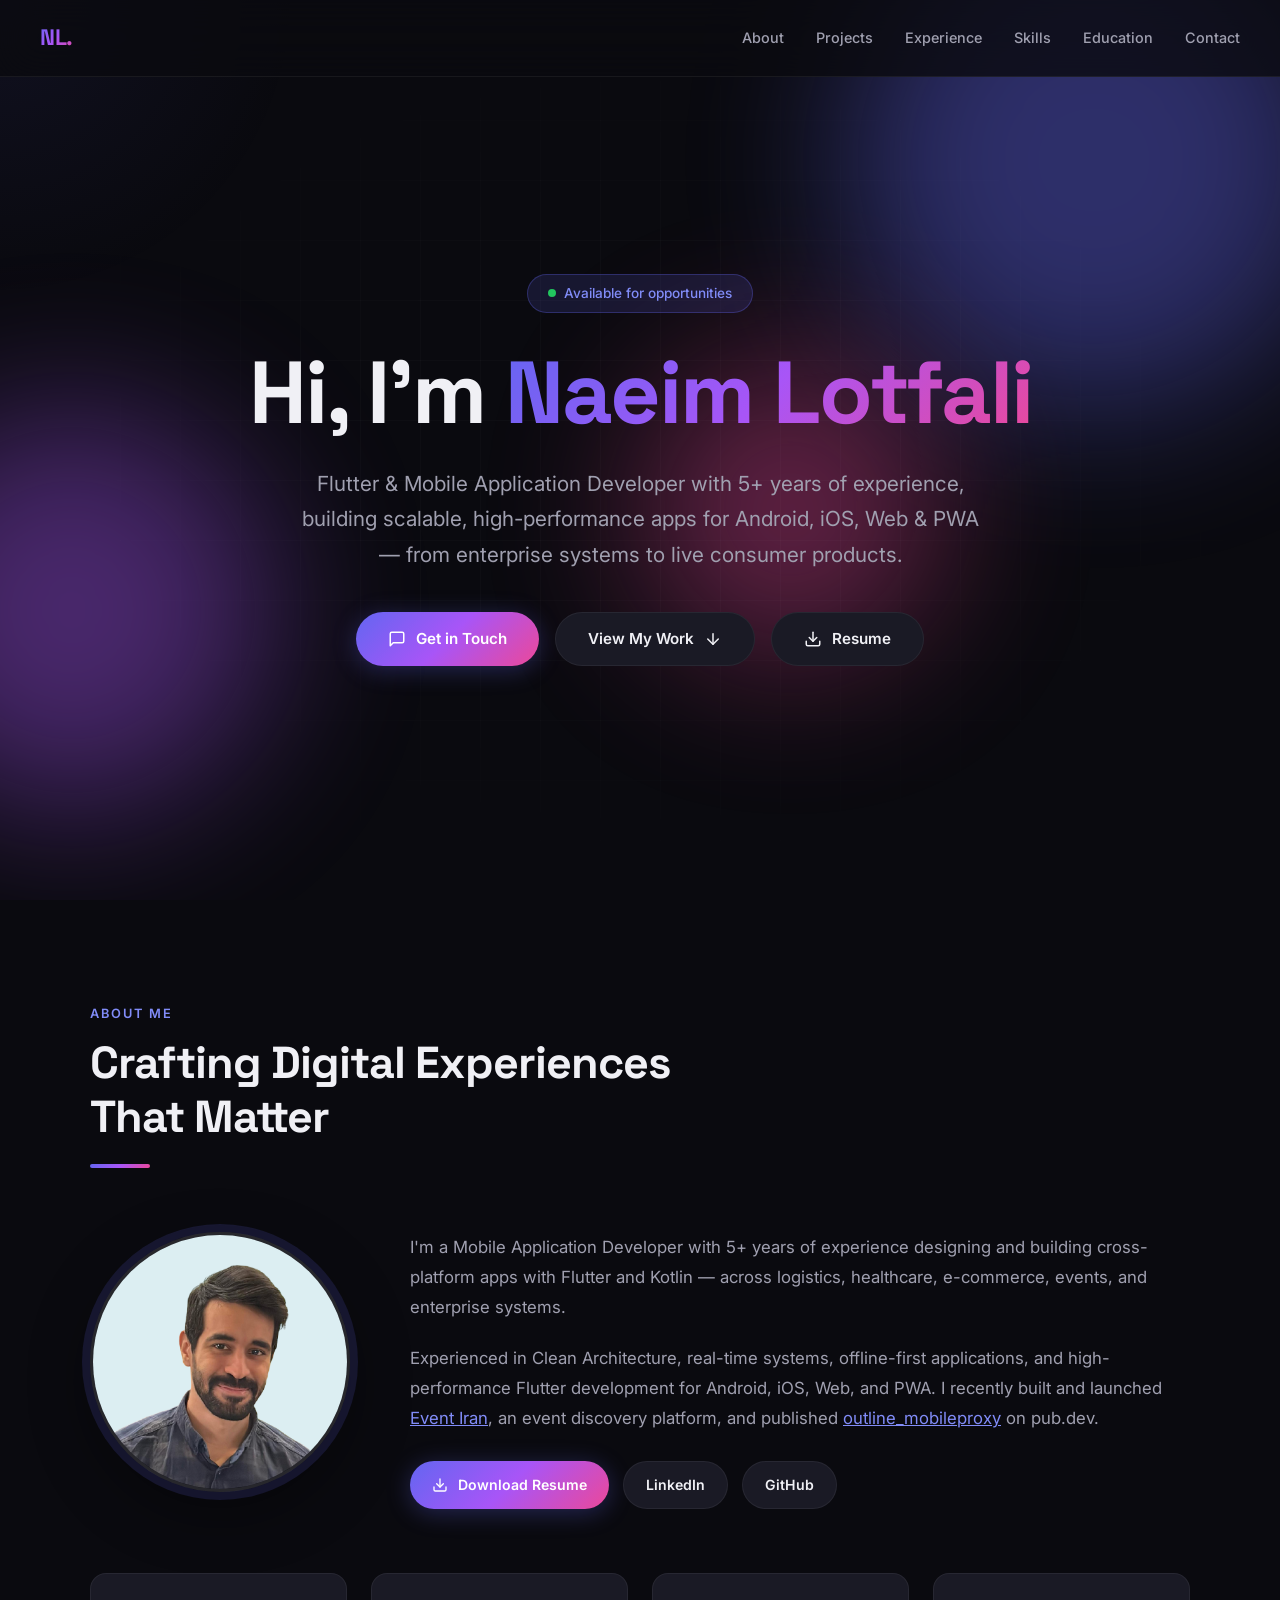
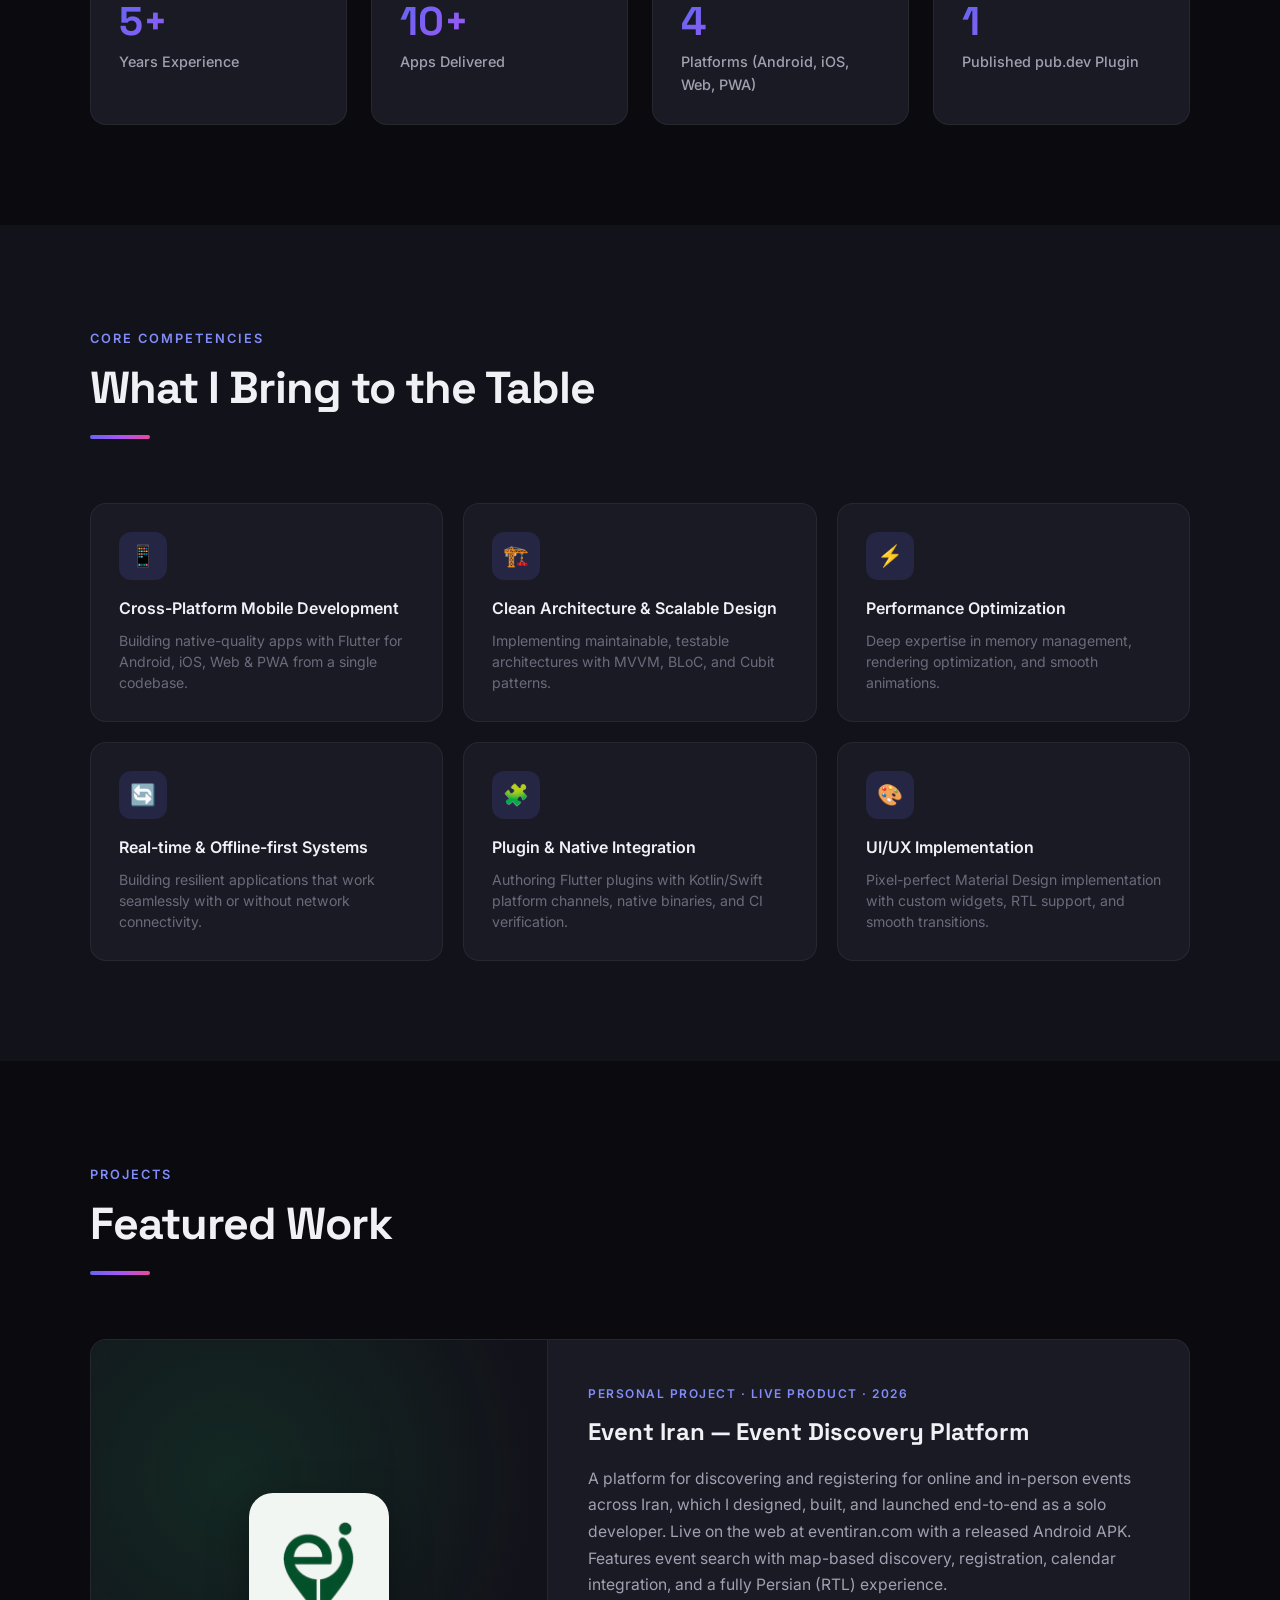
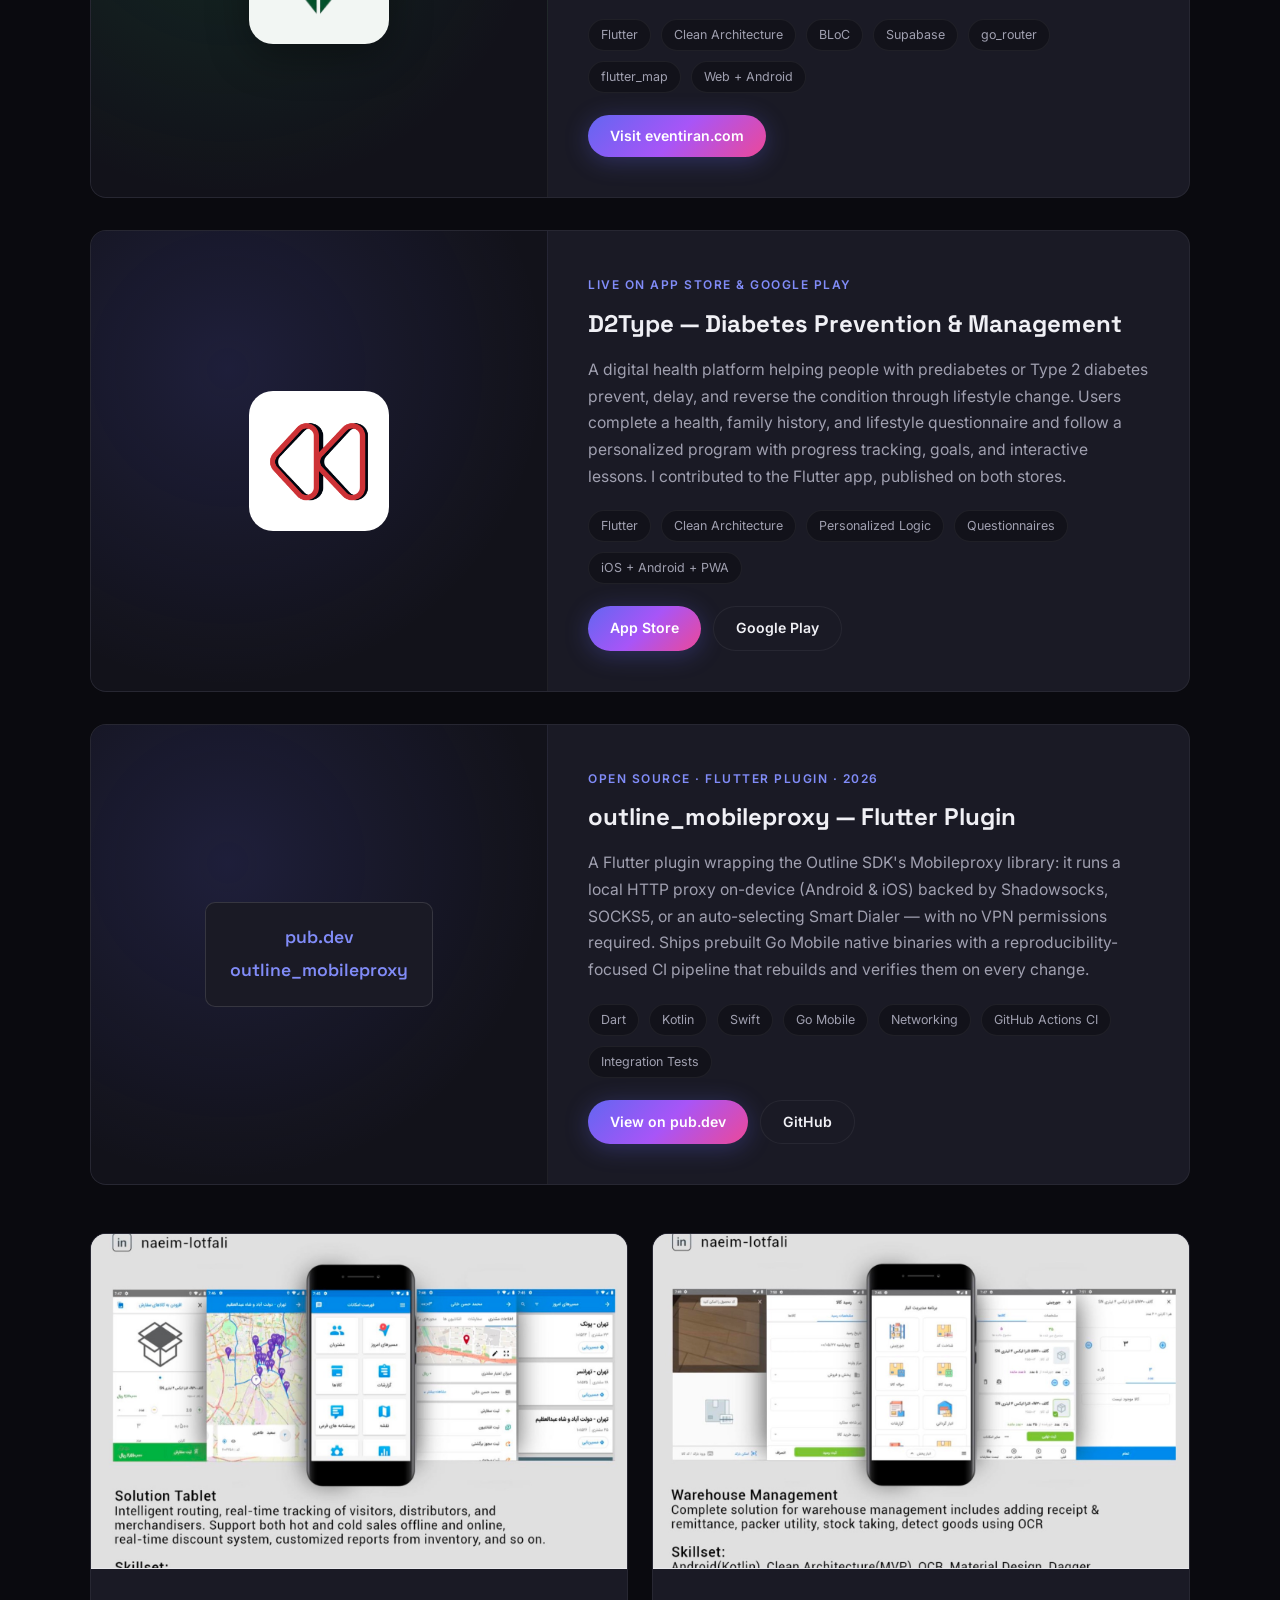
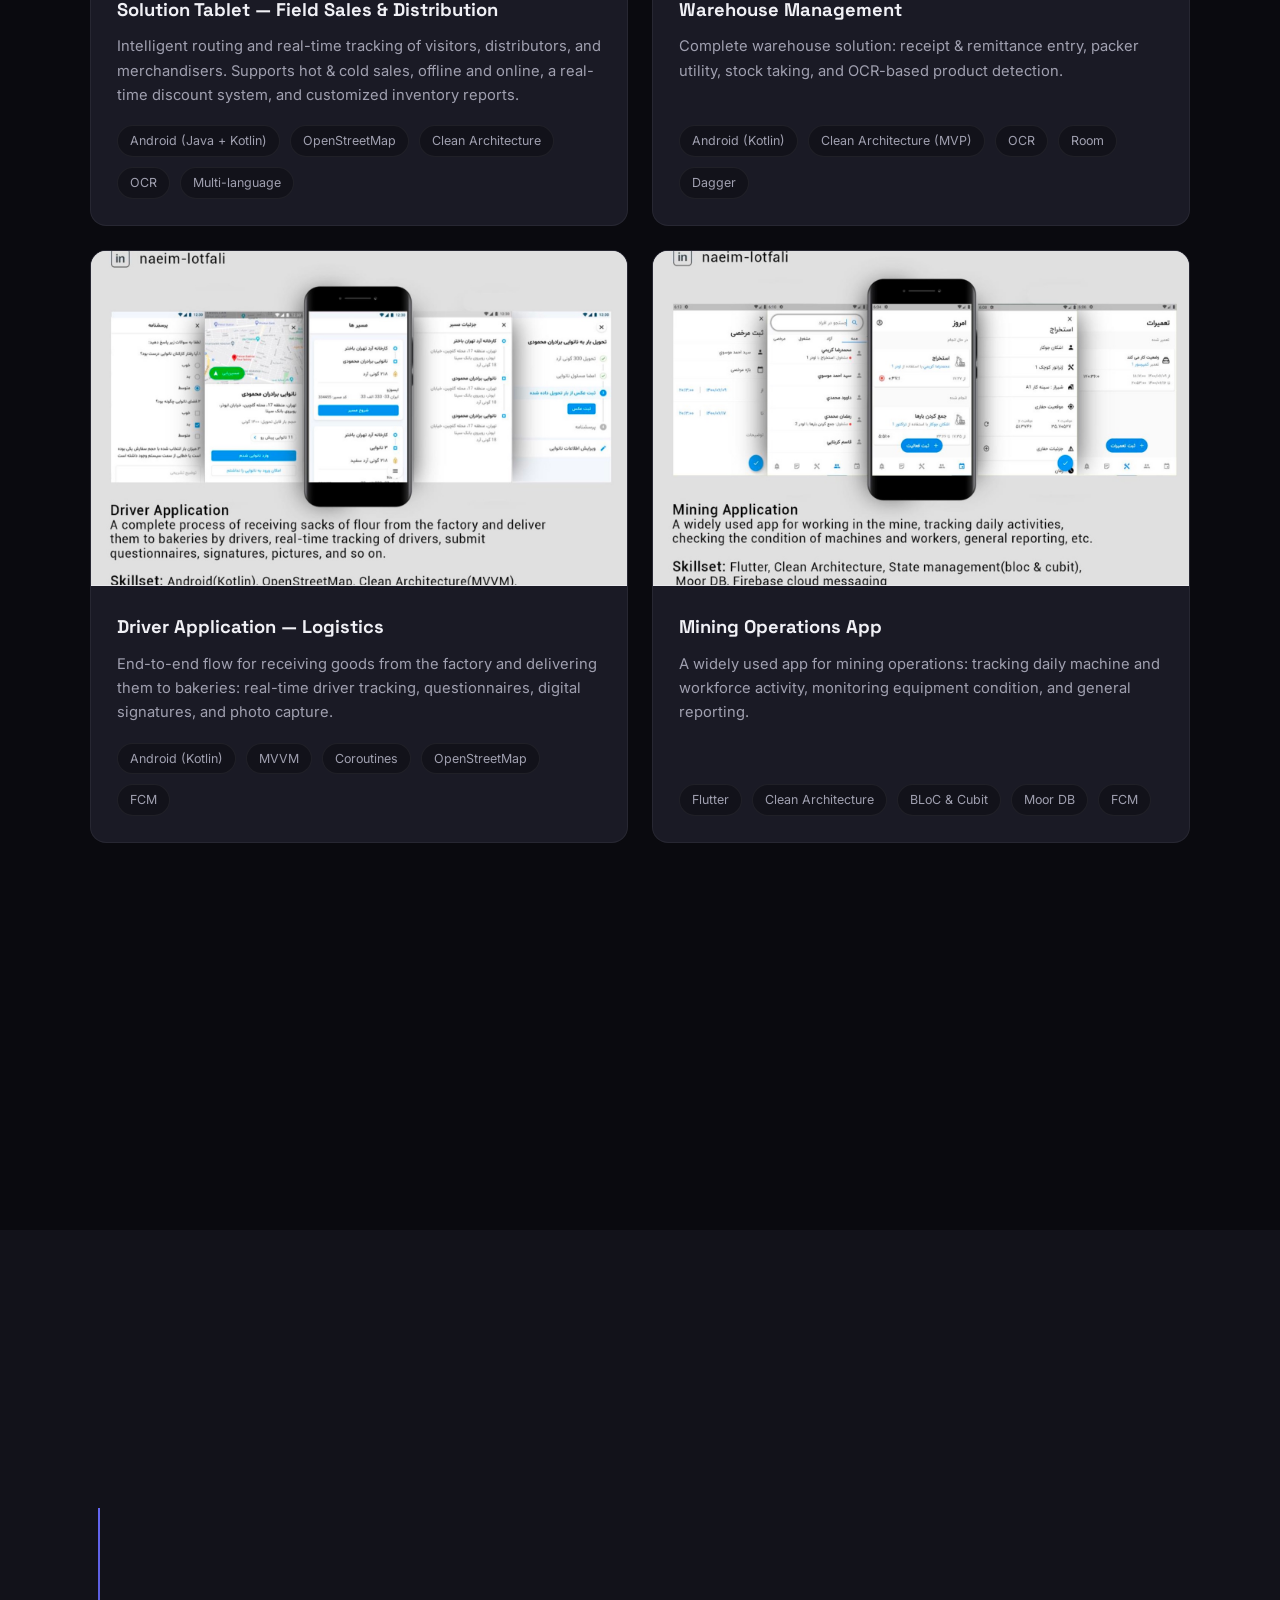
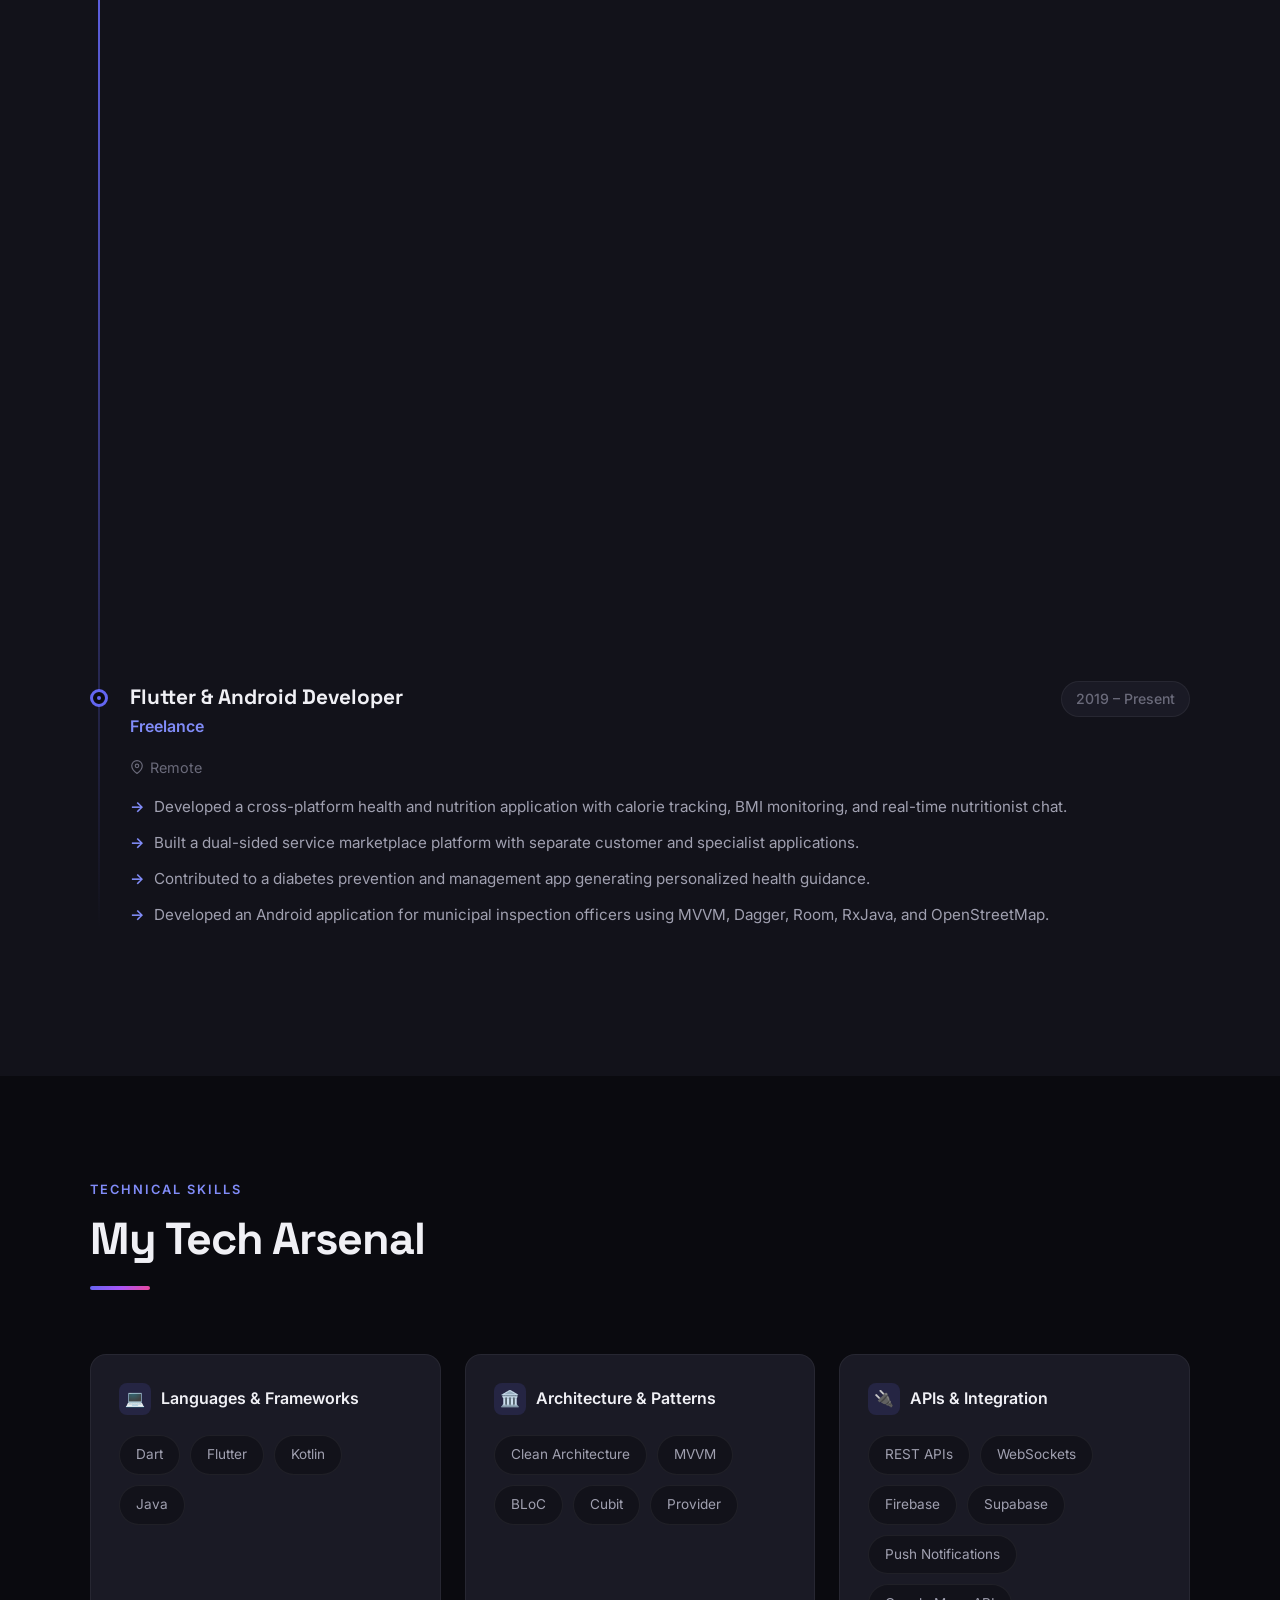
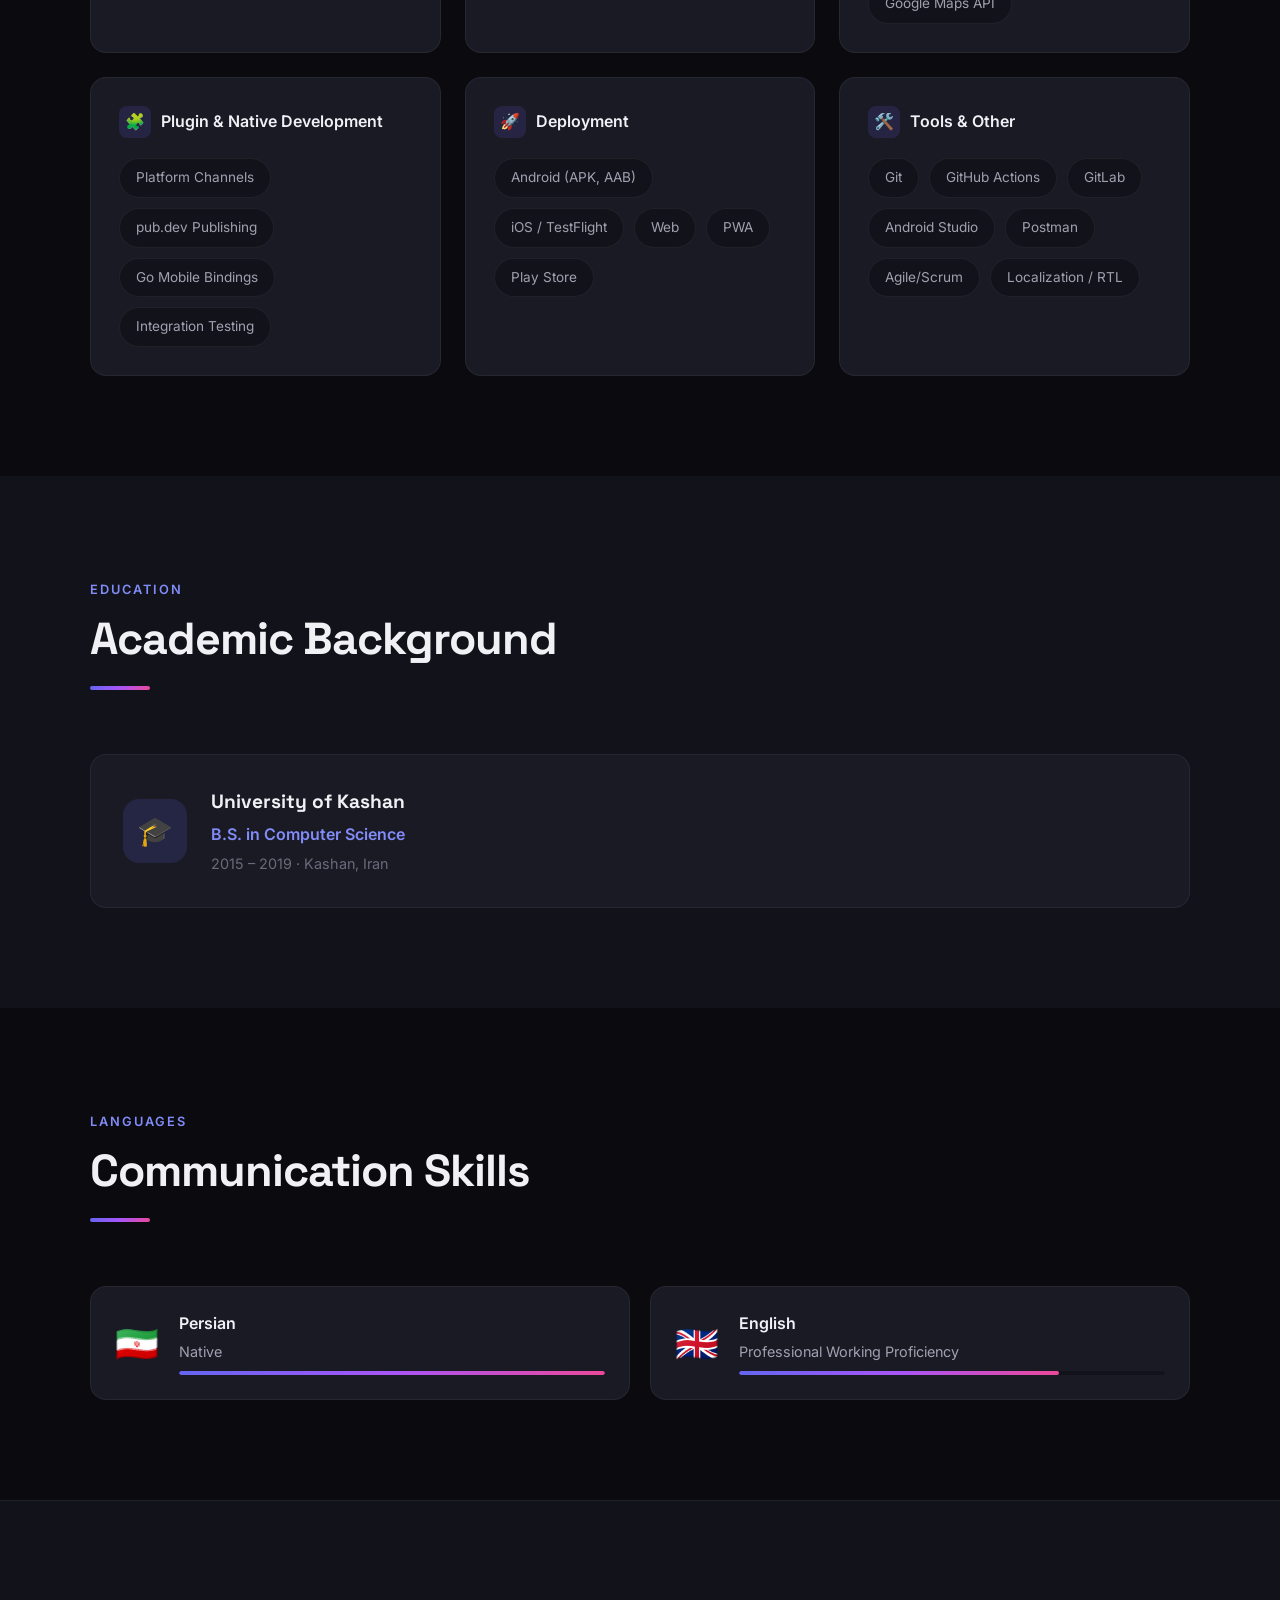
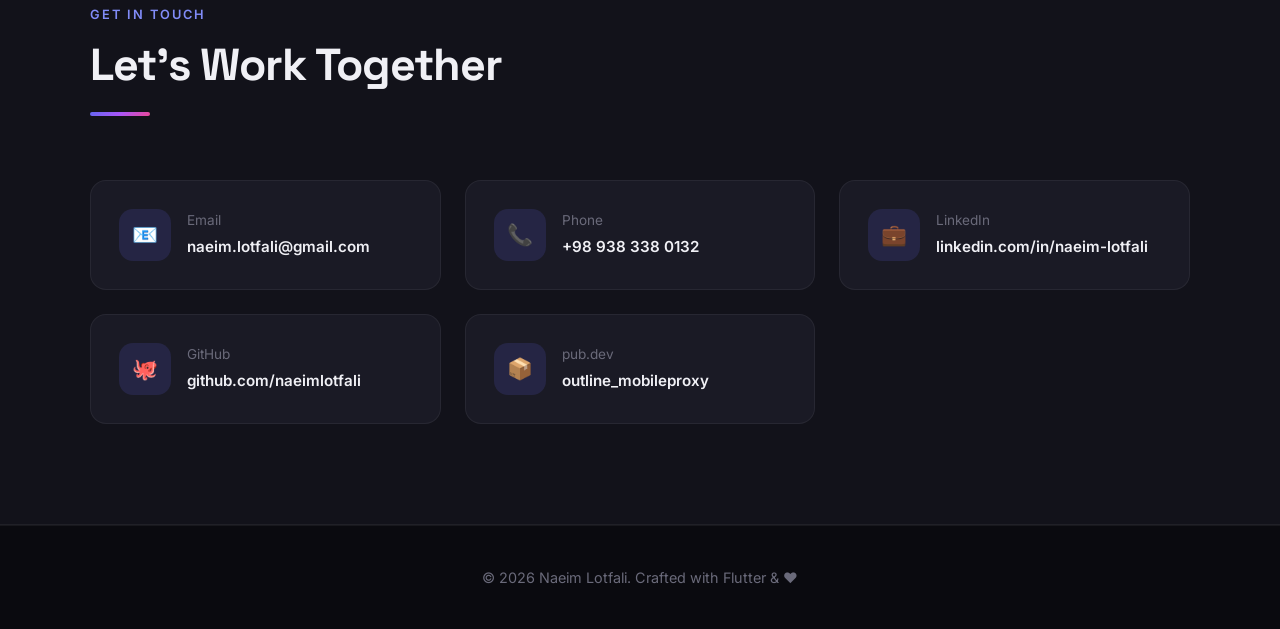
==== commit 7276256a: "Add canonical URL and absolute OG metadata for live site Co-Authored-By: Claude Fable 5 <noreply@ant" ====
--- a/index.html
+++ b/index.html
@@ -10,10 +10,12 @@
 
     <!-- Open Graph -->
     <meta property="og:type" content="website">
+    <meta property="og:url" content="https://naeimlotfali.github.io/">
     <meta property="og:title" content="Naeim Lotfali — Flutter & Mobile Application Developer">
-    <meta property="og:description" content="Flutter developer with 5+ years of experience. Founder of Event Iran and author of the outline_mobileproxy plugin on pub.dev.">
-    <meta property="og:image" content="assets/images/profile.png">
+    <meta property="og:description" content="Flutter developer with 5+ years of experience building production apps for Android, iOS, Web & PWA — including Event Iran and the outline_mobileproxy plugin on pub.dev.">
+    <meta property="og:image" content="https://naeimlotfali.github.io/assets/images/profile.png">
     <meta name="twitter:card" content="summary">
+    <link rel="canonical" href="https://naeimlotfali.github.io/">
 
     <link rel="icon" type="image/svg+xml" href="assets/images/favicon.svg">
     <link rel="preconnect" href="https://fonts.googleapis.com">
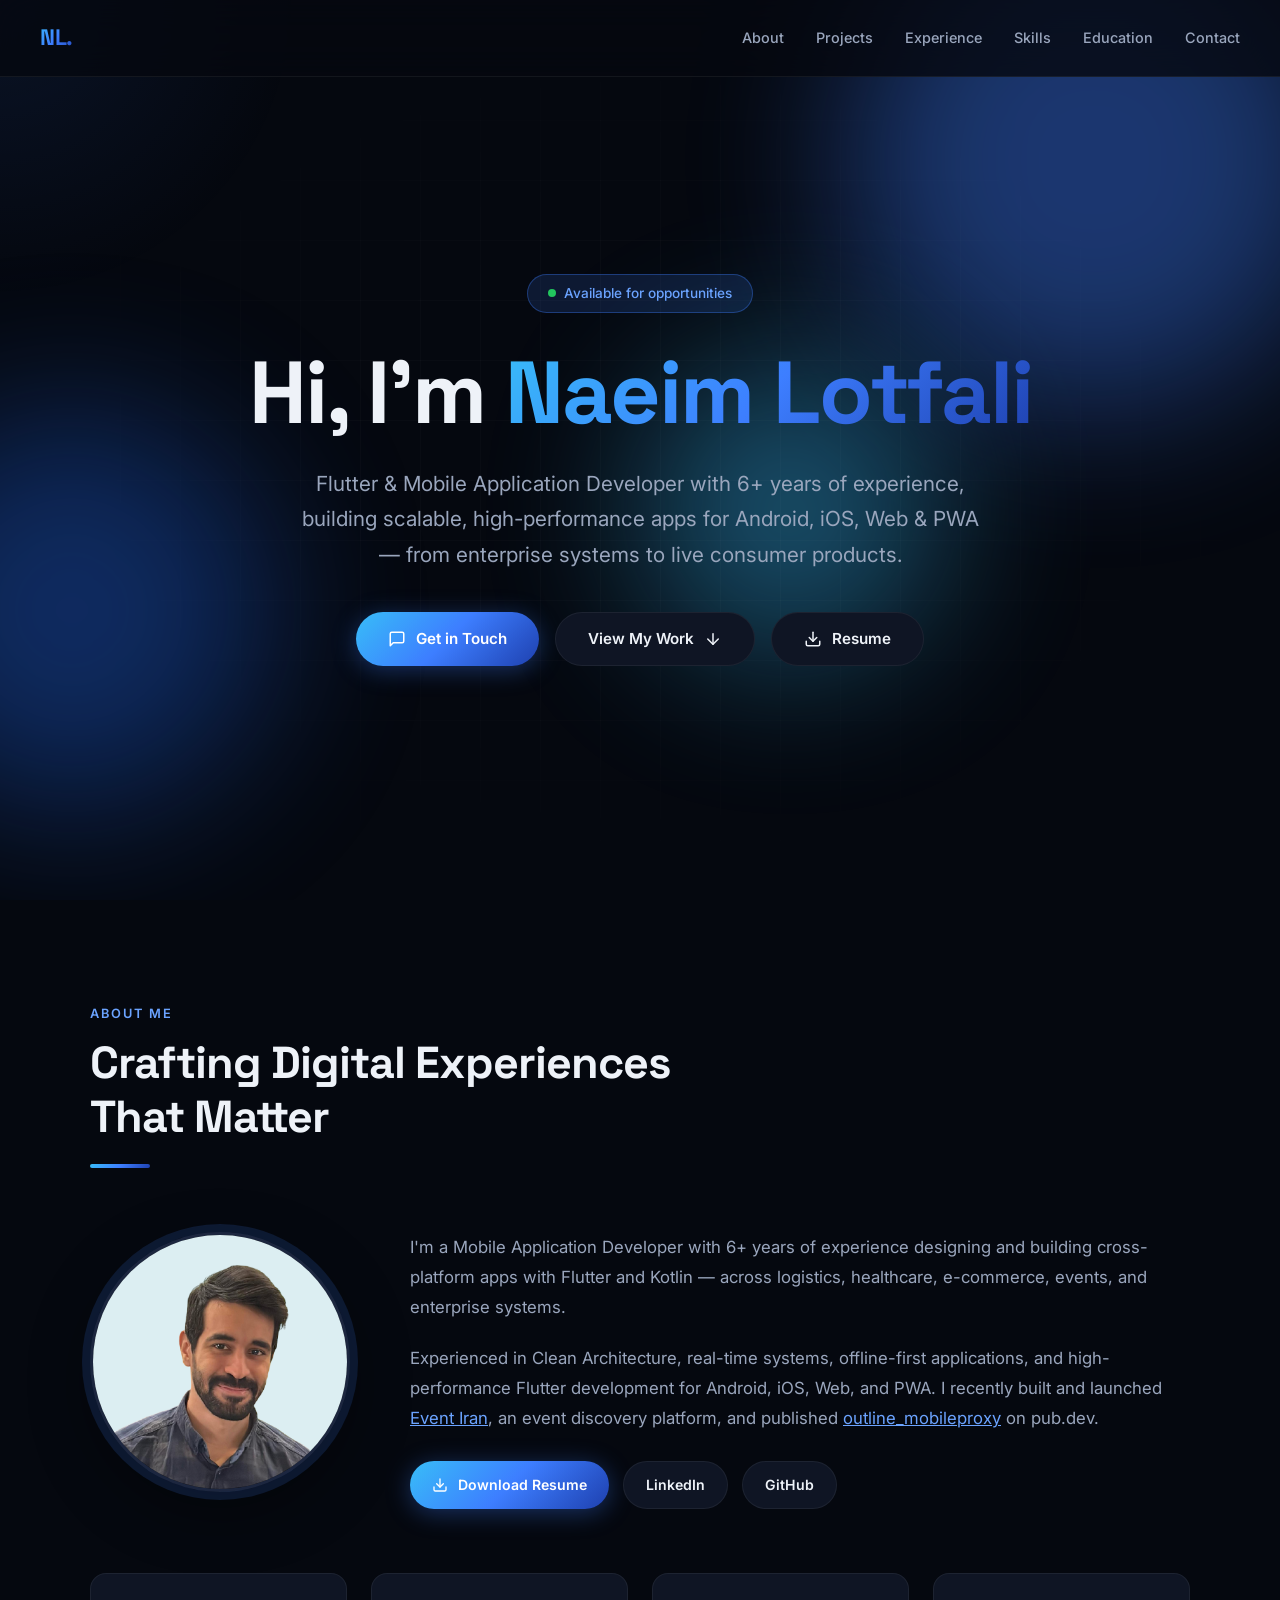
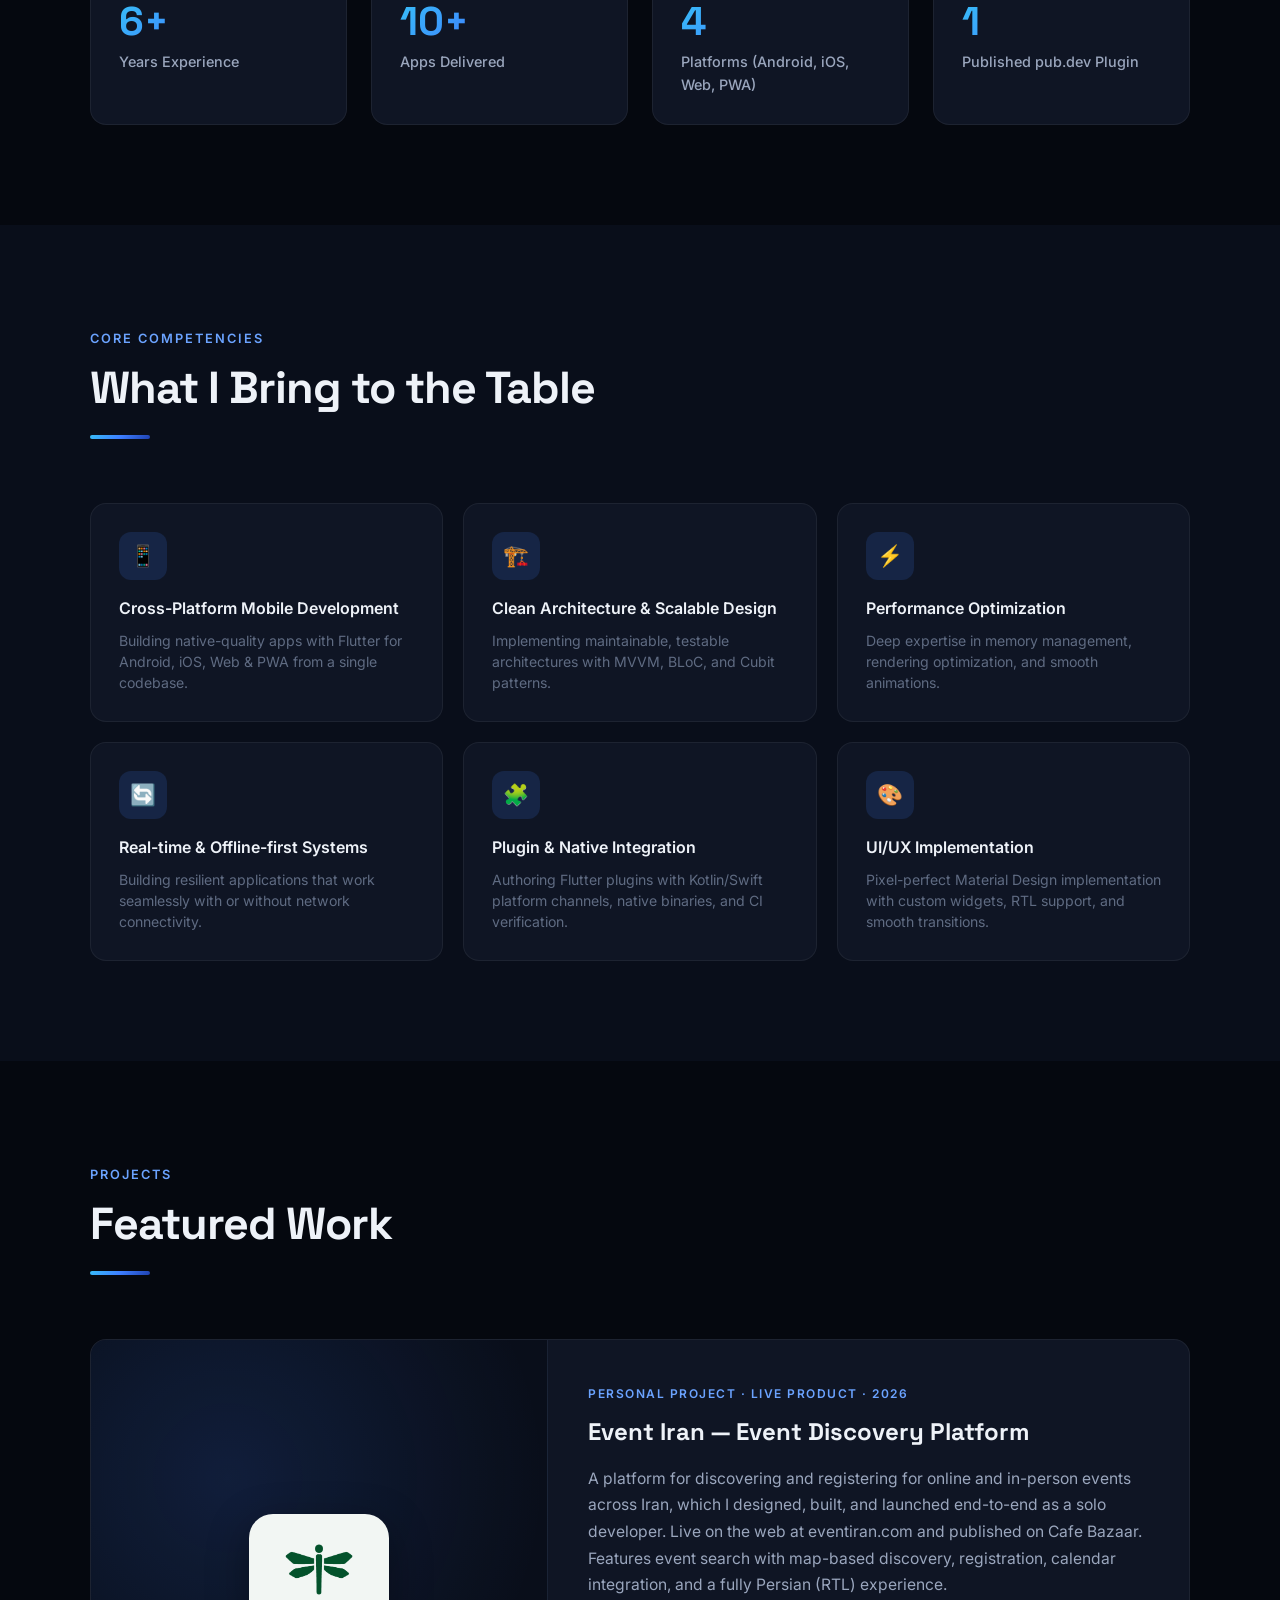
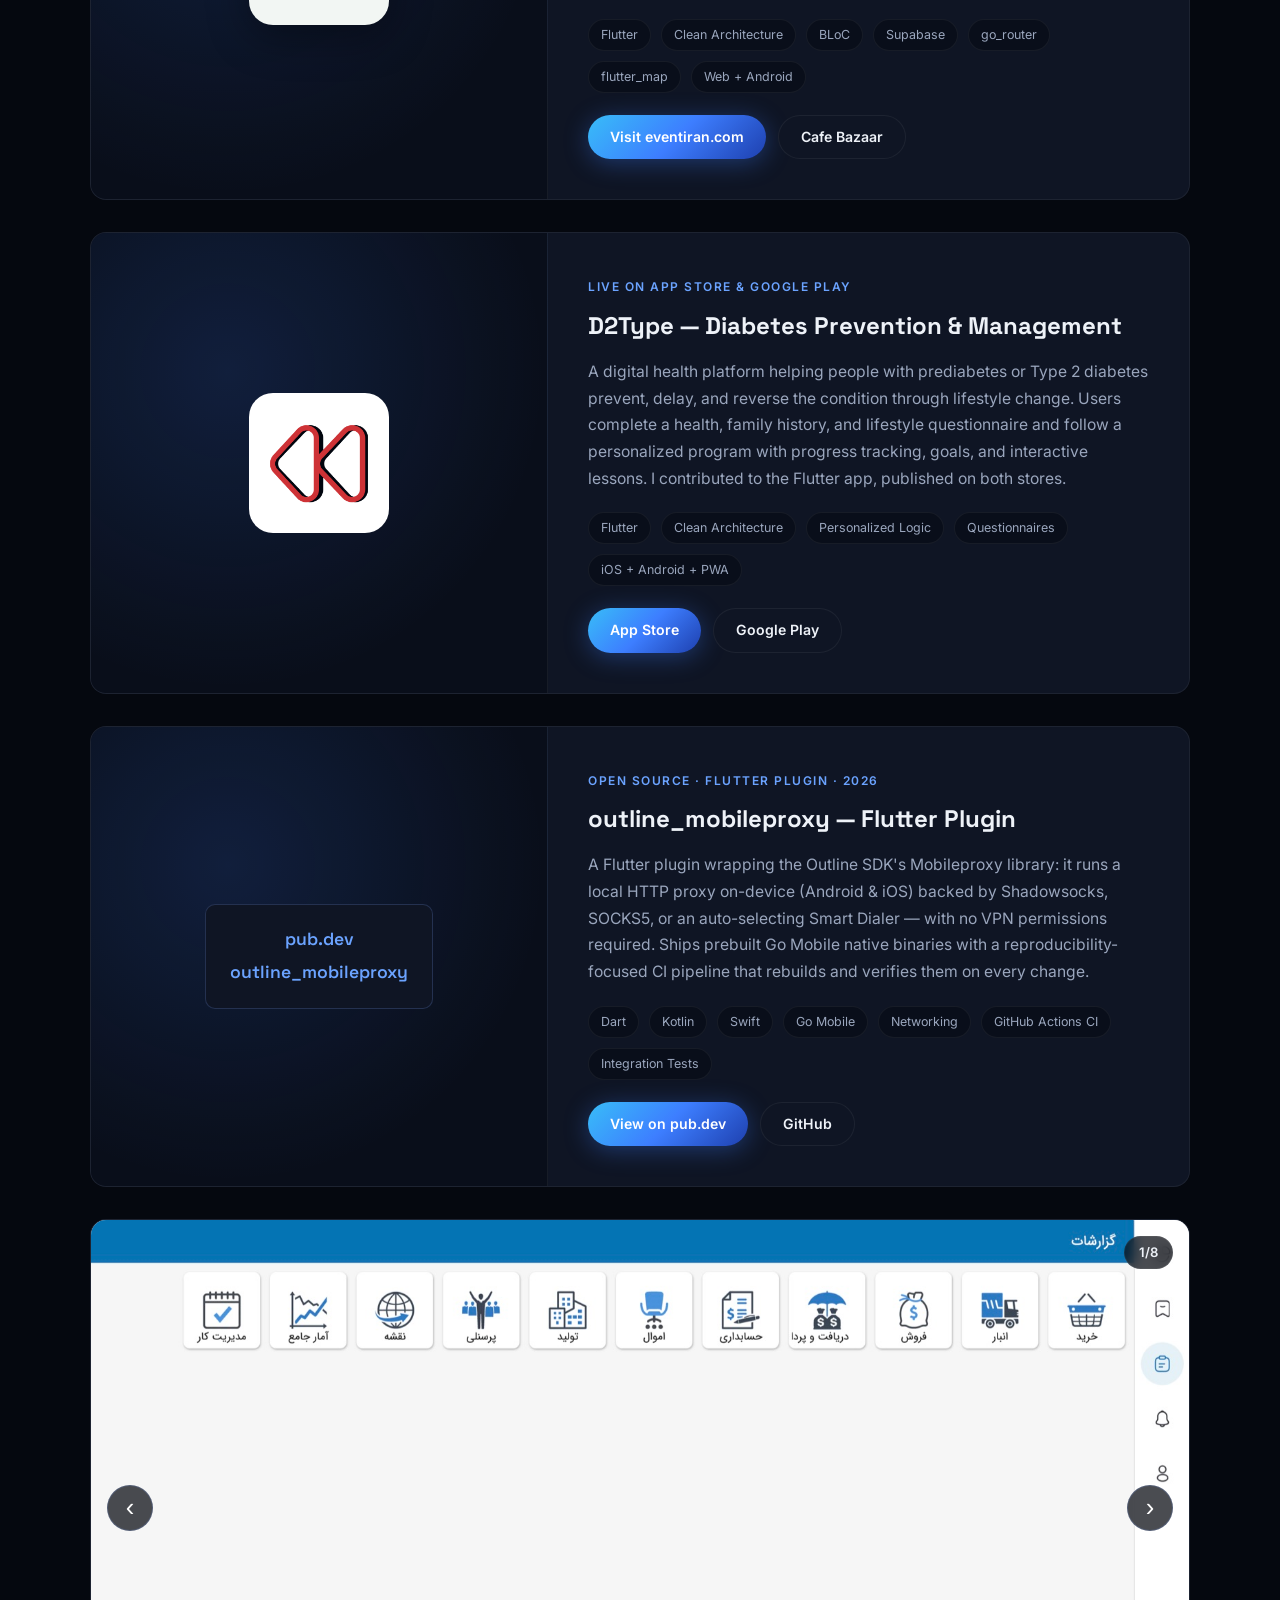
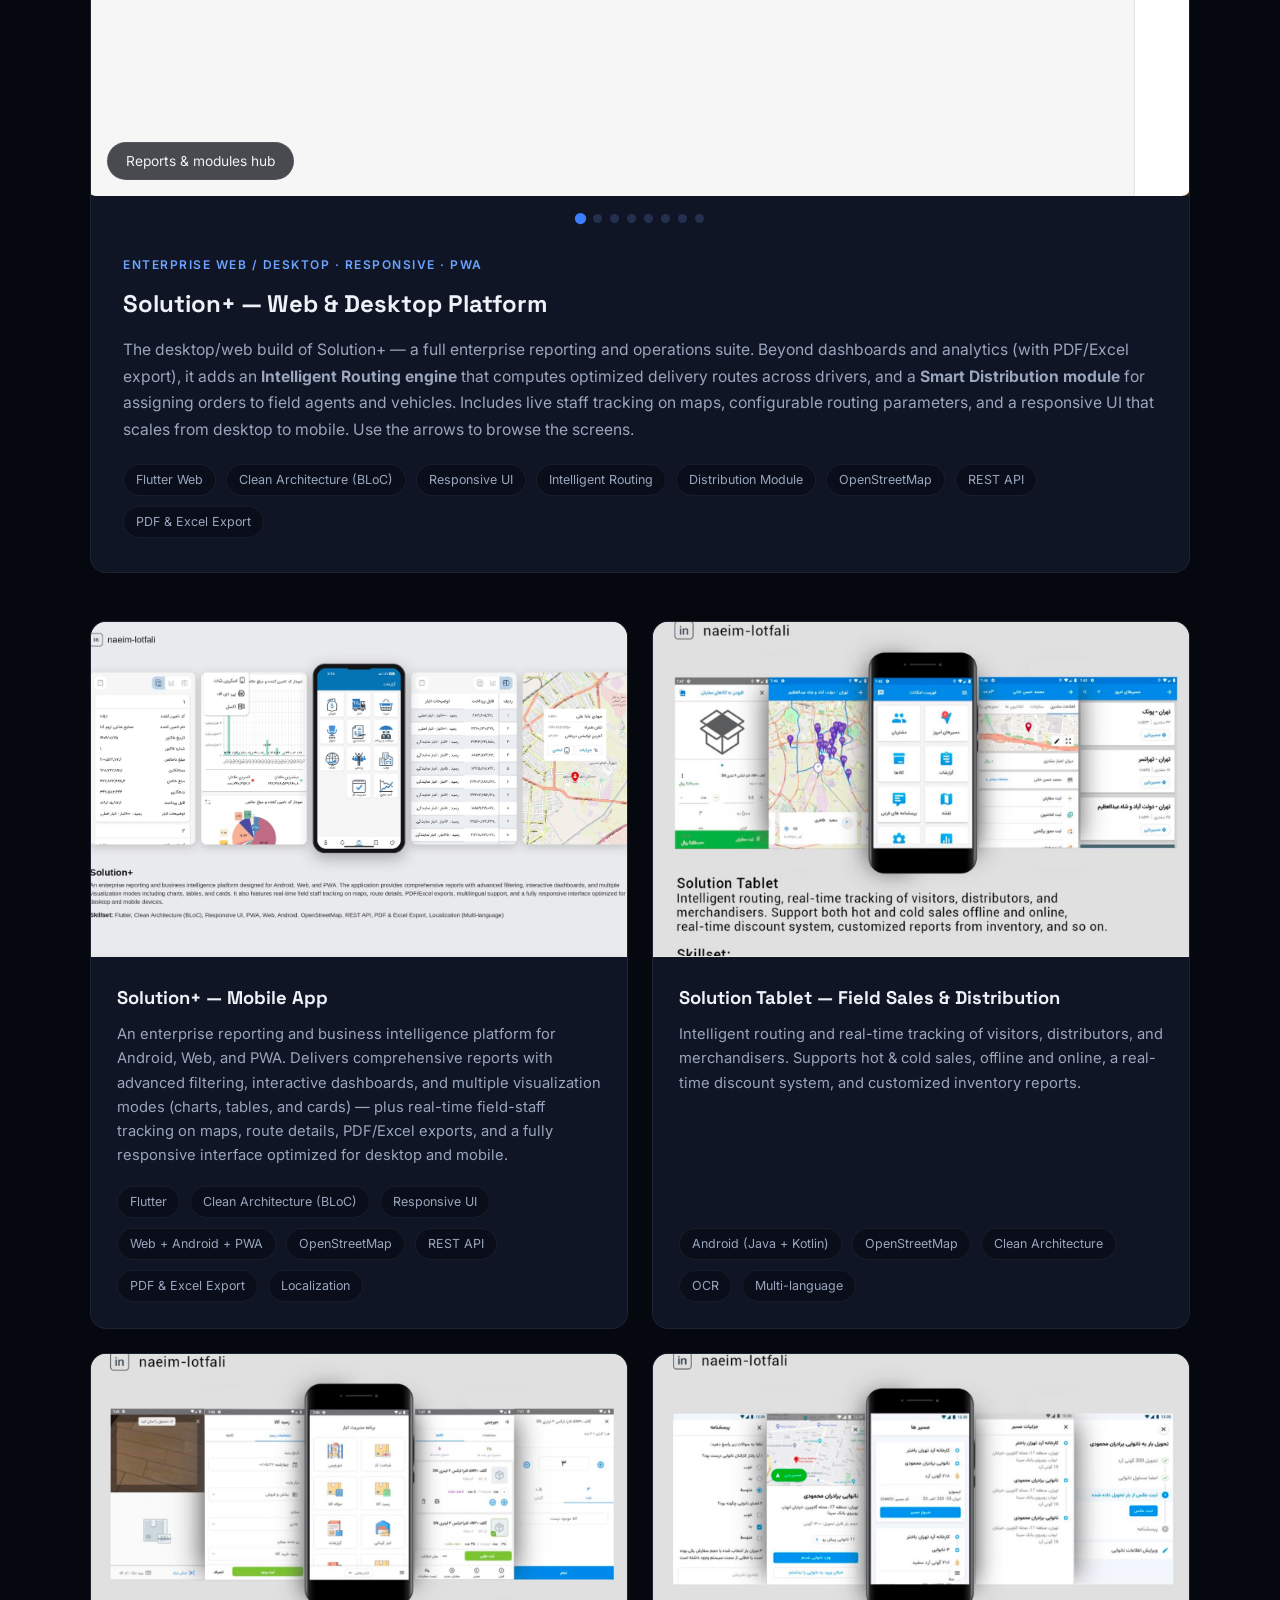
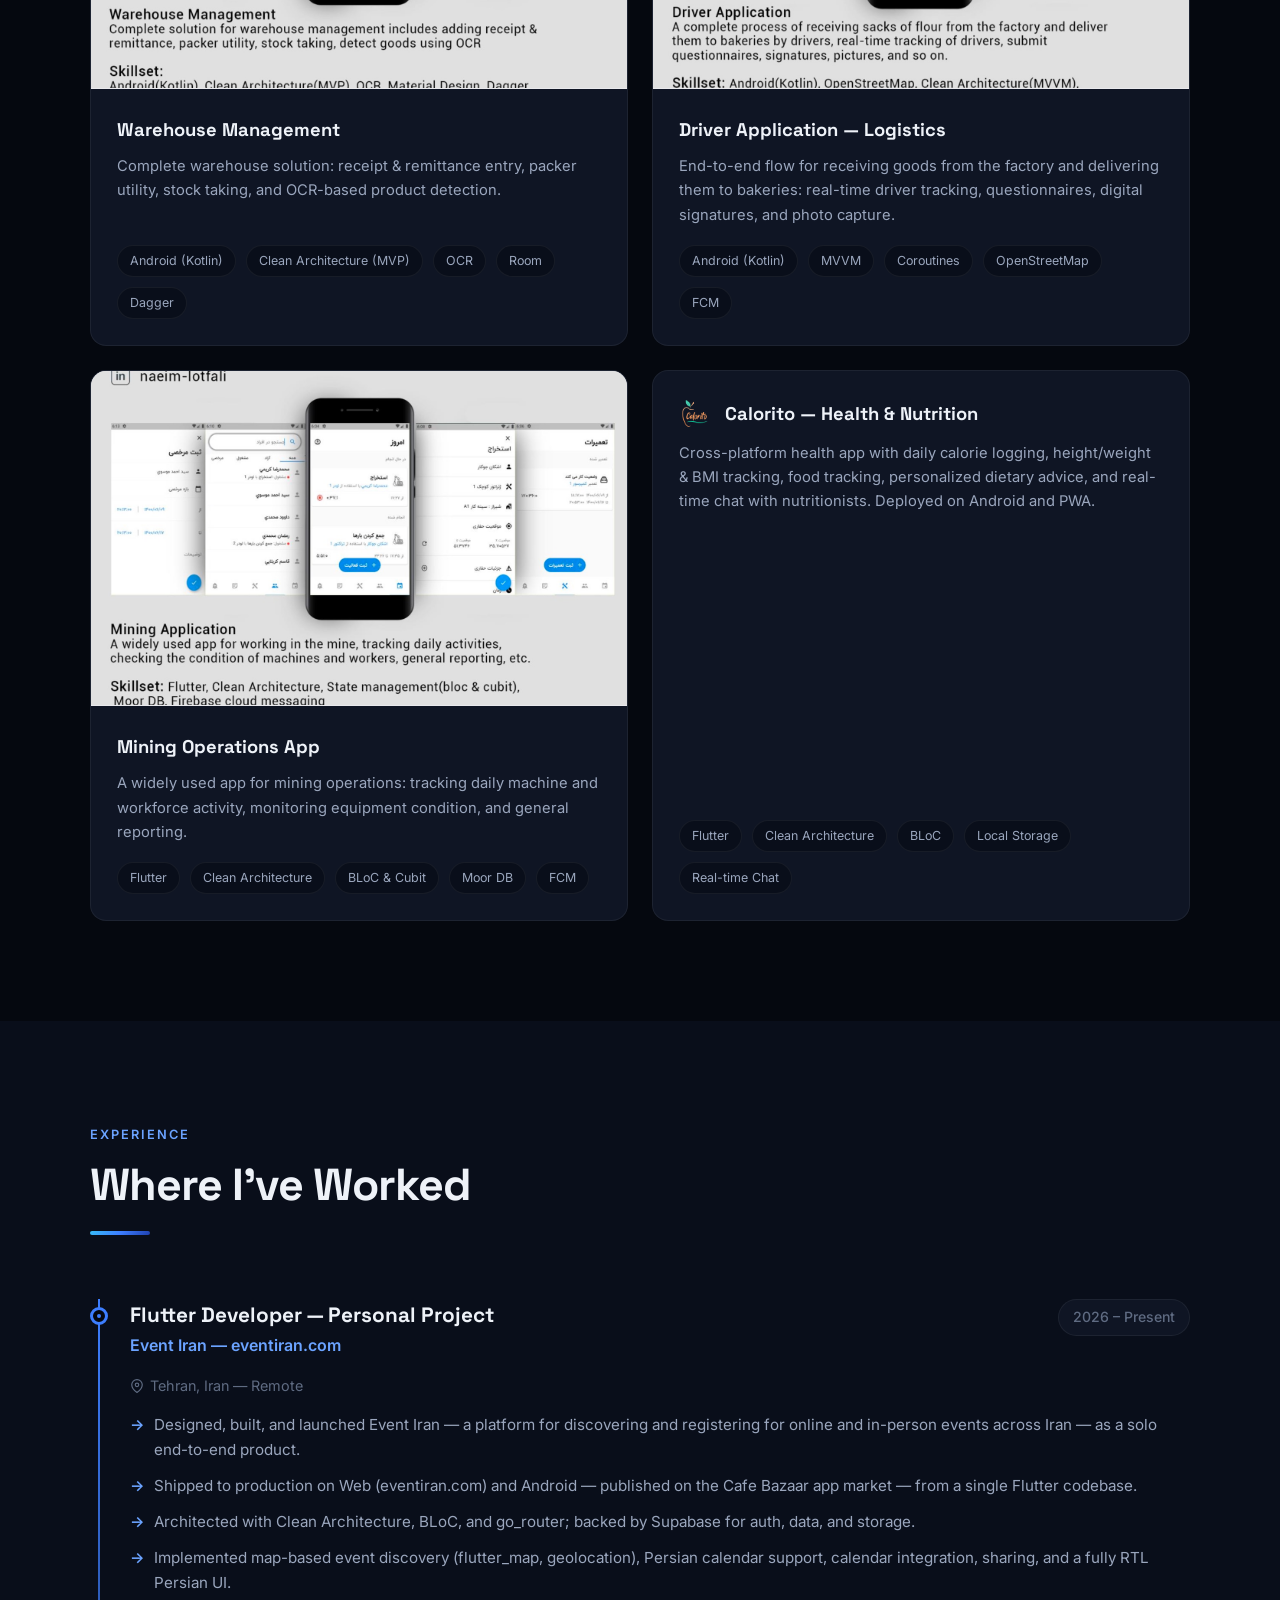
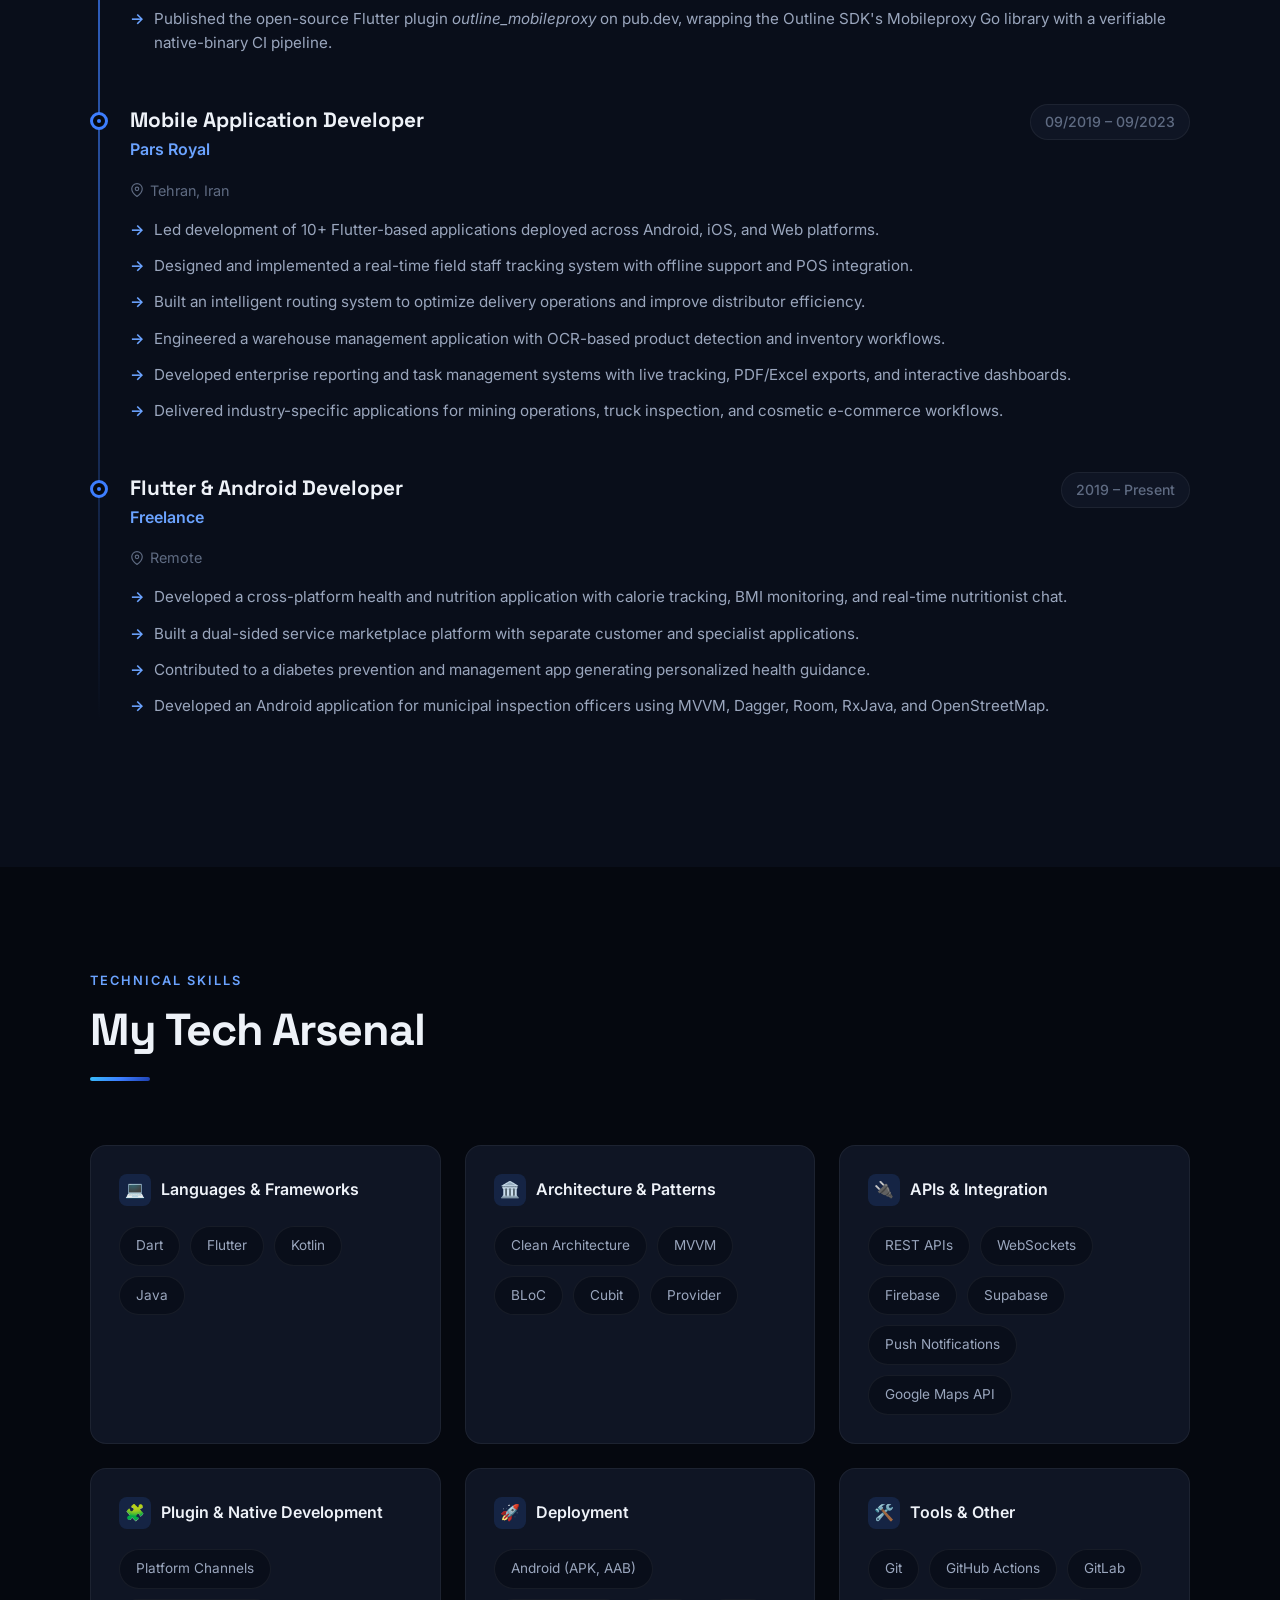
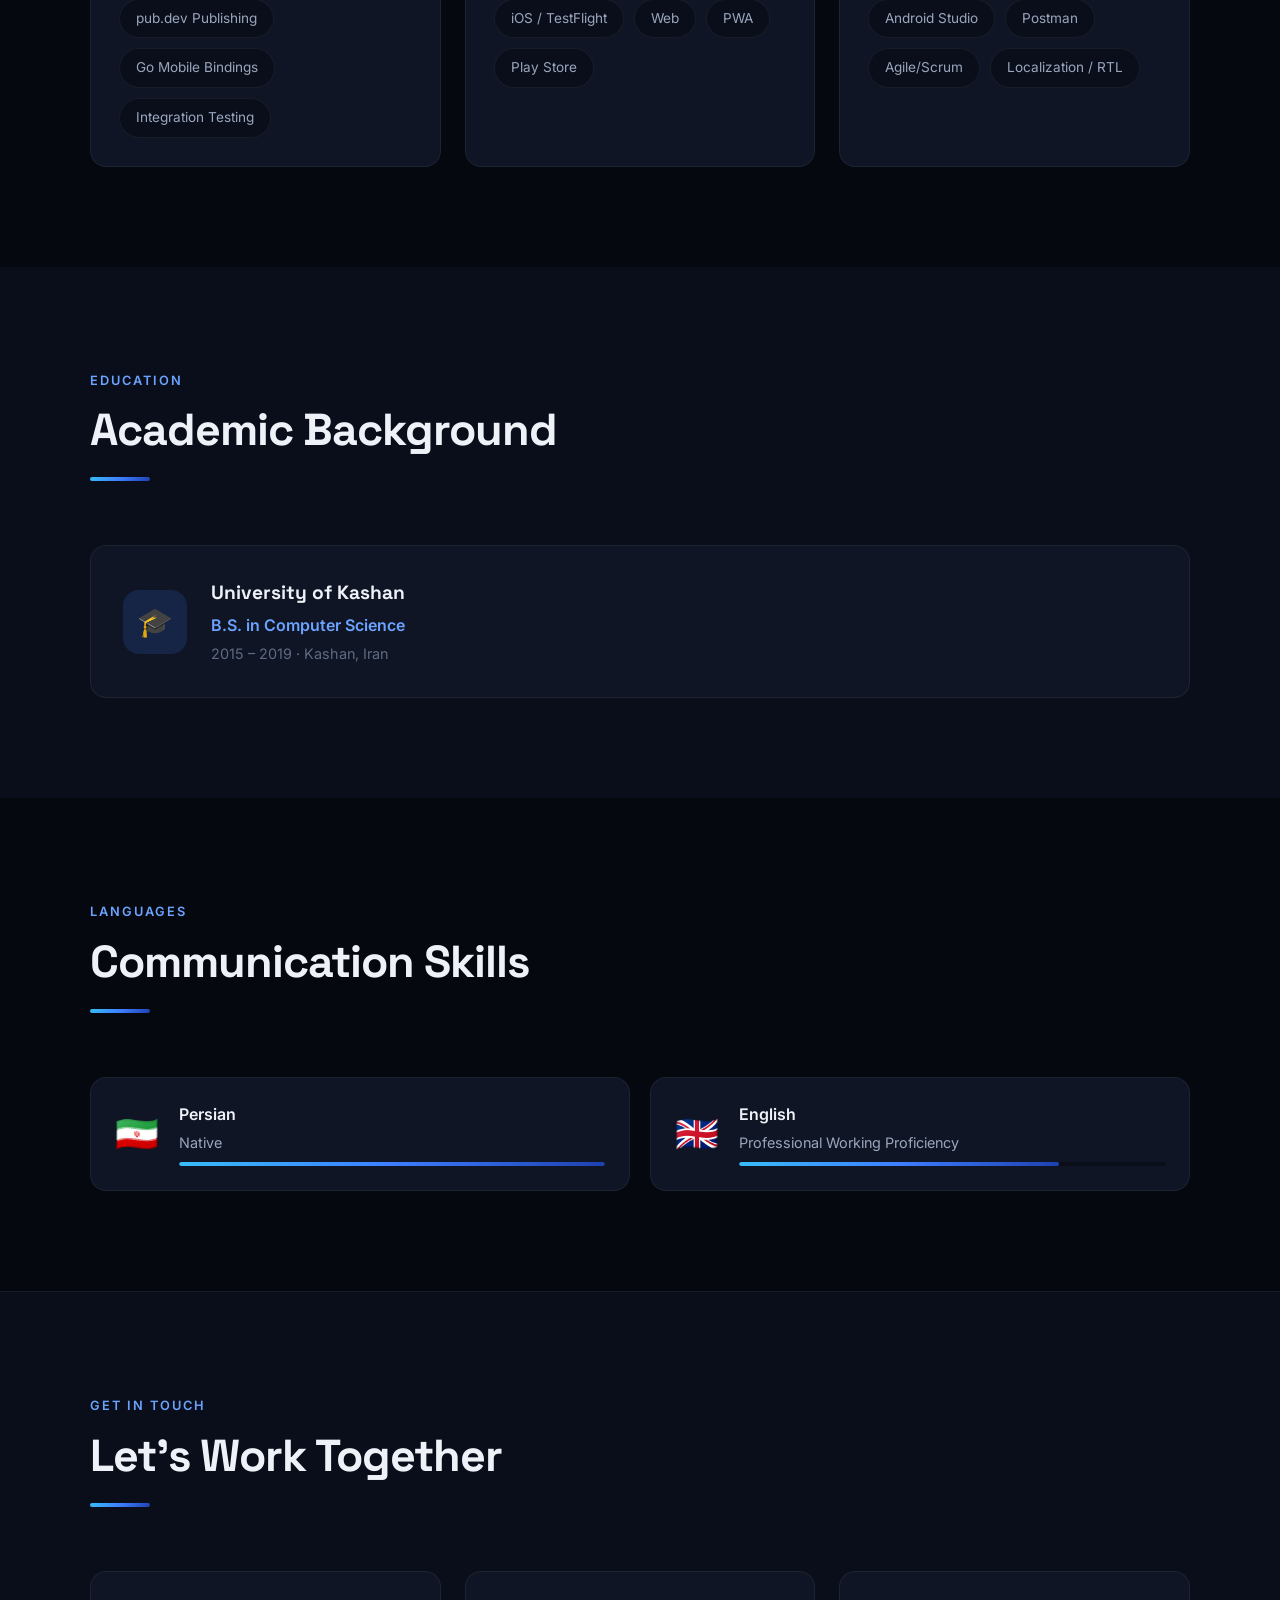
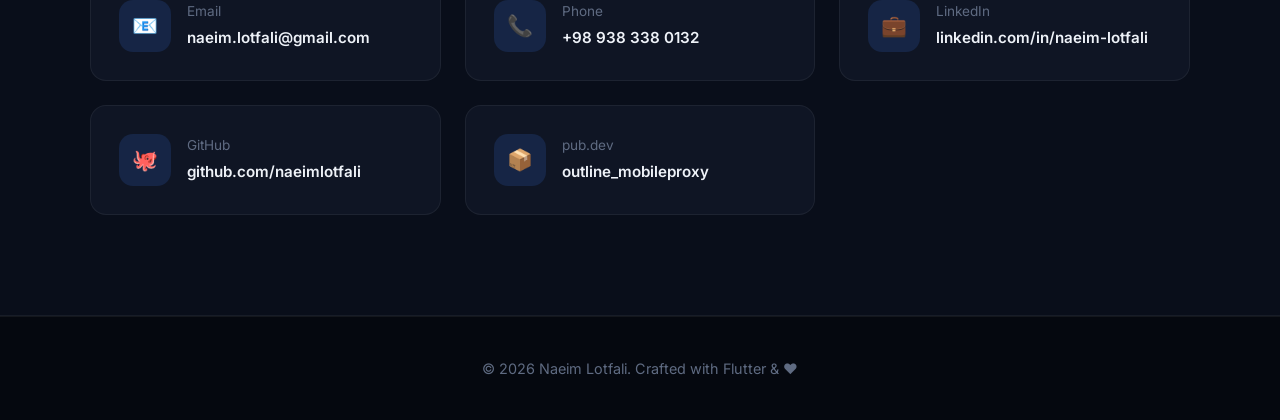
==== commit 59417b60: "Add new sample projects and update resume" ====
--- a/index.html
+++ b/index.html
@@ -4,15 +4,15 @@
     <meta charset="UTF-8">
     <meta name="viewport" content="width=device-width, initial-scale=1.0">
     <title>Naeim Lotfali — Flutter & Mobile Application Developer</title>
-    <meta name="description" content="Naeim Lotfali — Flutter & Mobile Application Developer with 5+ years of experience. Founder of Event Iran (eventiran.com), author of the outline_mobileproxy Flutter plugin, and builder of 10+ production apps for Android, iOS, Web & PWA.">
+    <meta name="description" content="Naeim Lotfali — Flutter & Mobile Application Developer with 6+ years of experience. Builder of Event Iran (eventiran.com), the outline_mobileproxy Flutter plugin, and 10+ production apps for Android, iOS, Web & PWA.">
     <meta name="author" content="Naeim Lotfali">
-    <meta name="theme-color" content="#0a0a0f">
+    <meta name="theme-color" content="#05080f">
 
     <!-- Open Graph -->
     <meta property="og:type" content="website">
     <meta property="og:url" content="https://naeimlotfali.github.io/">
     <meta property="og:title" content="Naeim Lotfali — Flutter & Mobile Application Developer">
-    <meta property="og:description" content="Flutter developer with 5+ years of experience building production apps for Android, iOS, Web & PWA — including Event Iran and the outline_mobileproxy plugin on pub.dev.">
+    <meta property="og:description" content="Flutter developer with 6+ years of experience building production apps for Android, iOS, Web & PWA — including Event Iran and the outline_mobileproxy plugin on pub.dev.">
     <meta property="og:image" content="https://naeimlotfali.github.io/assets/images/profile.png">
     <meta name="twitter:card" content="summary">
     <link rel="canonical" href="https://naeimlotfali.github.io/">
@@ -59,7 +59,7 @@
             </div>
             <h1>Hi, I'm <span class="gradient-text">Naeim Lotfali</span></h1>
             <p class="hero-subtitle">
-                Flutter & Mobile Application Developer with 5+ years of experience,
+                Flutter & Mobile Application Developer with 6+ years of experience,
                 building scalable, high-performance apps for Android, iOS, Web & PWA —
                 from enterprise systems to live consumer products.
             </p>
@@ -92,7 +92,7 @@
                 <img class="about-photo reveal" src="assets/images/profile.png" alt="Portrait of Naeim Lotfali">
                 <div class="about-text reveal">
                     <p>
-                        I'm a Mobile Application Developer with 5+ years of experience designing and building
+                        I'm a Mobile Application Developer with 6+ years of experience designing and building
                         cross-platform apps with Flutter and Kotlin — across logistics, healthcare, e-commerce,
                         events, and enterprise systems.
                     </p>
@@ -116,7 +116,7 @@
             </div>
             <div class="stats-grid reveal">
                 <div class="stat-card">
-                    <div class="stat-number">5+</div>
+                    <div class="stat-number">6+</div>
                     <div class="stat-label">Years Experience</div>
                 </div>
                 <div class="stat-card">
@@ -198,7 +198,7 @@
                     <p>
                         A platform for discovering and registering for online and in-person events across Iran,
                         which I designed, built, and launched end-to-end as a solo developer. Live on the web at
-                        eventiran.com with a released Android APK. Features event search with map-based discovery,
+                        eventiran.com and published on Cafe Bazaar. Features event search with map-based discovery,
                         registration, calendar integration, and a fully Persian (RTL) experience.
                     </p>
                     <div class="skill-tags">
@@ -212,6 +212,7 @@
                     </div>
                     <div class="project-links">
                         <a href="https://eventiran.com" target="_blank" rel="noopener" class="btn btn-primary btn-sm">Visit eventiran.com</a>
+                        <a href="https://cafebazaar.ir/app/com.eventiran.evento" target="_blank" rel="noopener" class="btn btn-secondary btn-sm">Cafe Bazaar</a>
                     </div>
                 </div>
             </div>
@@ -277,7 +278,65 @@
                 </div>
             </div>
 
+            <!-- Solution+ Web (gallery) -->
+            <div class="gallery-project reveal">
+                <div class="gallery" id="solutionWebGallery"
+                     data-captions="Reports &amp; modules hub|Analytics &amp; charts — PDF / Excel export|Live field-staff map|Orders &amp; driver assignment|Intelligent routing — optimized route|Multi-driver route split|Smart distribution module|Routing settings">
+                    <img class="gallery-img" src="assets/images/solution_web_1.jpg" alt="Solution+ web — reports hub">
+                    <button class="gallery-nav prev" aria-label="Previous screen">&#8249;</button>
+                    <button class="gallery-nav next" aria-label="Next screen">&#8250;</button>
+                    <div class="gallery-counter"><span class="cur">1</span>/<span class="total">8</span></div>
+                    <div class="gallery-caption">Reports &amp; modules hub</div>
+                </div>
+                <div class="gallery-dots" aria-label="Screens"></div>
+                <div class="featured-content">
+                    <span class="project-type">Enterprise Web / Desktop · Responsive · PWA</span>
+                    <h3>Solution+ — Web &amp; Desktop Platform</h3>
+                    <p>
+                        The desktop/web build of Solution+ — a full enterprise reporting and operations suite.
+                        Beyond dashboards and analytics (with PDF/Excel export), it adds an <strong>Intelligent
+                        Routing engine</strong> that computes optimized delivery routes across drivers, and a
+                        <strong>Smart Distribution module</strong> for assigning orders to field agents and vehicles.
+                        Includes live staff tracking on maps, configurable routing parameters, and a responsive UI
+                        that scales from desktop to mobile. Use the arrows to browse the screens.
+                    </p>
+                    <div class="skill-tags">
+                        <span class="skill-tag sm">Flutter Web</span>
+                        <span class="skill-tag sm">Clean Architecture (BLoC)</span>
+                        <span class="skill-tag sm">Responsive UI</span>
+                        <span class="skill-tag sm">Intelligent Routing</span>
+                        <span class="skill-tag sm">Distribution Module</span>
+                        <span class="skill-tag sm">OpenStreetMap</span>
+                        <span class="skill-tag sm">REST API</span>
+                        <span class="skill-tag sm">PDF &amp; Excel Export</span>
+                    </div>
+                </div>
+            </div>
+
             <div class="projects-grid">
+                <div class="project-card reveal">
+                    <img src="assets/images/solution_plus.jpg" alt="Solution+ enterprise reporting app screenshots">
+                    <div class="project-body">
+                        <h3>Solution+ — Mobile App</h3>
+                        <p>
+                            An enterprise reporting and business intelligence platform for Android, Web, and PWA.
+                            Delivers comprehensive reports with advanced filtering, interactive dashboards, and
+                            multiple visualization modes (charts, tables, and cards) — plus real-time field-staff
+                            tracking on maps, route details, PDF/Excel exports, and a fully responsive interface
+                            optimized for desktop and mobile.
+                        </p>
+                        <div class="skill-tags">
+                            <span class="skill-tag sm">Flutter</span>
+                            <span class="skill-tag sm">Clean Architecture (BLoC)</span>
+                            <span class="skill-tag sm">Responsive UI</span>
+                            <span class="skill-tag sm">Web + Android + PWA</span>
+                            <span class="skill-tag sm">OpenStreetMap</span>
+                            <span class="skill-tag sm">REST API</span>
+                            <span class="skill-tag sm">PDF & Excel Export</span>
+                            <span class="skill-tag sm">Localization</span>
+                        </div>
+                    </div>
+                </div>
                 <div class="project-card reveal">
                     <img src="assets/images/project1.jpg" alt="Solution Tablet app screenshots">
                     <div class="project-body">
@@ -392,7 +451,7 @@
                     </div>
                     <ul class="timeline-list">
                         <li>Designed, built, and launched Event Iran — a platform for discovering and registering for online and in-person events across Iran — as a solo end-to-end product.</li>
-                        <li>Shipped to production on Web (eventiran.com) and Android (released APK) from a single Flutter codebase.</li>
+                        <li>Shipped to production on Web (eventiran.com) and Android — published on the Cafe Bazaar app market — from a single Flutter codebase.</li>
                         <li>Architected with Clean Architecture, BLoC, and go_router; backed by Supabase for auth, data, and storage.</li>
                         <li>Implemented map-based event discovery (flutter_map, geolocation), Persian calendar support, calendar integration, sharing, and a fully RTL Persian UI.</li>
                         <li>Published the open-source Flutter plugin <em>outline_mobileproxy</em> on pub.dev, wrapping the Outline SDK's Mobileproxy Go library with a verifiable native-binary CI pipeline.</li>
@@ -622,6 +681,15 @@
         <p>© <span id="year">2026</span> Naeim Lotfali. Crafted with Flutter & ❤️</p>
     </footer>
 
+    <!-- ================= Lightbox ================= -->
+    <div class="lightbox" id="lightbox" aria-hidden="true" role="dialog" aria-modal="true" aria-label="Project image preview">
+        <button class="lightbox-close" id="lightboxClose" aria-label="Close preview">&times;</button>
+        <button class="lightbox-nav prev" id="lightboxPrev" aria-label="Previous image" hidden>&#8249;</button>
+        <img class="lightbox-img" id="lightboxImg" src="" alt="">
+        <button class="lightbox-nav next" id="lightboxNext" aria-label="Next image" hidden>&#8250;</button>
+        <div class="lightbox-caption" id="lightboxCaption"></div>
+    </div>
+
     <script src="js/main.js"></script>
 </body>
 </html>
--- a/css/style.css
+++ b/css/style.css
@@ -3,19 +3,19 @@
    ========================================================================== */
 
 :root {
-    --bg-primary: #0a0a0f;
-    --bg-secondary: #12121a;
-    --bg-card: #1a1a25;
-    --bg-card-hover: #22222f;
-    --text-primary: #f0f0f5;
-    --text-secondary: #a0a0b0;
-    --text-muted: #6a6a7a;
-    --accent: #6366f1;
-    --accent-light: #818cf8;
-    --accent-glow: rgba(99, 102, 241, 0.15);
-    --accent-gradient: linear-gradient(135deg, #6366f1 0%, #a855f7 50%, #ec4899 100%);
+    --bg-primary: #05080f;
+    --bg-secondary: #090e1a;
+    --bg-card: #0f1524;
+    --bg-card-hover: #161d30;
+    --text-primary: #eef2f8;
+    --text-secondary: #9aa6bd;
+    --text-muted: #5f6b82;
+    --accent: #3d7eff;
+    --accent-light: #6ba3ff;
+    --accent-glow: rgba(61, 126, 255, 0.15);
+    --accent-gradient: linear-gradient(135deg, #38bdf8 0%, #3d7eff 50%, #1e40af 100%);
     --border: rgba(255, 255, 255, 0.06);
-    --border-hover: rgba(255, 255, 255, 0.12);
+    --border-hover: rgba(120, 160, 255, 0.20);
     --radius: 16px;
     --radius-sm: 10px;
     --transition: all 0.4s cubic-bezier(0.16, 1, 0.3, 1);
@@ -68,7 +68,7 @@
     width: 600px;
     height: 600px;
     border-radius: 50%;
-    background: radial-gradient(circle, rgba(99, 102, 241, 0.08) 0%, transparent 70%);
+    background: radial-gradient(circle, rgba(61, 126, 255, 0.10) 0%, transparent 70%);
     pointer-events: none;
     z-index: 0;
     transform: translate(-50%, -50%);
@@ -99,7 +99,7 @@
     display: flex;
     justify-content: space-between;
     align-items: center;
-    background: rgba(10, 10, 15, 0.8);
+    background: rgba(5, 8, 15, 0.8);
     backdrop-filter: blur(20px);
     border-bottom: 1px solid var(--border);
     transition: var(--transition);
@@ -201,7 +201,7 @@
 .hero-bg .orb-1 {
     width: 500px;
     height: 500px;
-    background: #6366f1;
+    background: #3d7eff;
     top: -10%;
     right: -5%;
     animation: float1 15s ease-in-out infinite;
@@ -210,7 +210,7 @@
 .hero-bg .orb-2 {
     width: 400px;
     height: 400px;
-    background: #a855f7;
+    background: #1e5fd8;
     bottom: 10%;
     left: -10%;
     animation: float2 18s ease-in-out infinite;
@@ -219,7 +219,7 @@
 .hero-bg .orb-3 {
     width: 300px;
     height: 300px;
-    background: #ec4899;
+    background: #38bdf8;
     top: 40%;
     left: 50%;
     animation: float3 12s ease-in-out infinite;
@@ -265,7 +265,7 @@
     gap: 8px;
     padding: 8px 20px;
     background: var(--accent-glow);
-    border: 1px solid rgba(99, 102, 241, 0.3);
+    border: 1px solid rgba(61, 126, 255, 0.35);
     border-radius: 100px;
     font-size: 0.85rem;
     color: var(--accent-light);
@@ -339,12 +339,12 @@
 .btn-primary {
     background: var(--accent-gradient);
     color: white;
-    box-shadow: 0 4px 24px rgba(99, 102, 241, 0.3);
+    box-shadow: 0 4px 24px rgba(61, 126, 255, 0.35);
 }
 
 .btn-primary:hover {
     transform: translateY(-2px);
-    box-shadow: 0 8px 32px rgba(99, 102, 241, 0.4);
+    box-shadow: 0 8px 32px rgba(61, 126, 255, 0.45);
 }
 
 .btn-secondary {
@@ -595,7 +595,7 @@
 }
 
 .featured-visual.eventiran {
-    background: radial-gradient(circle at 30% 30%, rgba(26, 143, 75, 0.18), transparent 70%), var(--bg-secondary);
+    background: radial-gradient(circle at 30% 30%, rgba(61, 126, 255, 0.14), transparent 70%), var(--bg-secondary);
 }
 
 .featured-visual img {
@@ -680,13 +680,20 @@
     transform: translateY(-4px);
 }
 
-.project-card img {
+.project-card > img {
     width: 100%;
     aspect-ratio: 16 / 10;
     object-fit: cover;
     object-position: center 35%;
     border-bottom: 1px solid var(--border);
     background: #e8e8ec;
+    cursor: zoom-in;
+    transition: transform 0.5s cubic-bezier(0.16, 1, 0.3, 1), filter 0.3s ease;
+}
+
+.project-card > img:hover {
+    transform: scale(1.04);
+    filter: brightness(1.05);
 }
 
 .project-body {
@@ -742,7 +749,7 @@
 
 .skill-tag:hover {
     background: var(--accent-glow);
-    border-color: rgba(99, 102, 241, 0.3);
+    border-color: rgba(61, 126, 255, 0.35);
     color: var(--accent-light);
     transform: translateY(-2px);
 }
@@ -1208,3 +1215,255 @@
         letter-spacing: -1px;
     }
 }
+
+/* --------------------------------------------------------------------------
+   Gallery project (web / desktop showcase)
+   -------------------------------------------------------------------------- */
+
+.gallery-project {
+    background: var(--bg-card);
+    border: 1px solid var(--border);
+    border-radius: var(--radius);
+    overflow: hidden;
+    margin-bottom: 32px;
+    transition: var(--transition);
+}
+
+.gallery-project:hover {
+    border-color: var(--border-hover);
+}
+
+.gallery {
+    position: relative;
+    background: #e8ecf2;
+    aspect-ratio: 16 / 8.4;
+    overflow: hidden;
+}
+
+.gallery-img {
+    width: 100%;
+    height: 100%;
+    object-fit: cover;
+    object-position: top center;
+    cursor: zoom-in;
+    display: block;
+    animation: galleryFade 0.4s ease;
+}
+
+@keyframes galleryFade {
+    from { opacity: 0.35; }
+    to { opacity: 1; }
+}
+
+.gallery-nav {
+    position: absolute;
+    top: 50%;
+    transform: translateY(-50%);
+    width: 46px;
+    height: 46px;
+    border-radius: 50%;
+    border: 1px solid var(--border-hover);
+    background: rgba(5, 8, 15, 0.72);
+    backdrop-filter: blur(6px);
+    color: #fff;
+    font-size: 1.6rem;
+    line-height: 1;
+    cursor: pointer;
+    display: flex;
+    align-items: center;
+    justify-content: center;
+    transition: var(--transition);
+    z-index: 2;
+}
+
+.gallery-nav:hover {
+    background: var(--accent);
+    border-color: var(--accent);
+}
+
+.gallery-nav.prev { left: 16px; }
+.gallery-nav.next { right: 16px; }
+
+.gallery-counter {
+    position: absolute;
+    top: 16px;
+    right: 16px;
+    background: rgba(5, 8, 15, 0.72);
+    backdrop-filter: blur(6px);
+    color: var(--text-primary);
+    border: 1px solid var(--border);
+    border-radius: 100px;
+    padding: 5px 14px;
+    font-size: 0.82rem;
+    font-weight: 600;
+    z-index: 2;
+}
+
+.gallery-caption {
+    position: absolute;
+    bottom: 16px;
+    left: 16px;
+    background: rgba(5, 8, 15, 0.72);
+    backdrop-filter: blur(6px);
+    color: var(--text-primary);
+    border: 1px solid var(--border);
+    border-radius: 100px;
+    padding: 7px 18px;
+    font-size: 0.86rem;
+    z-index: 2;
+}
+
+.gallery-dots {
+    display: flex;
+    flex-wrap: wrap;
+    gap: 8px;
+    justify-content: center;
+    padding: 18px 24px 4px;
+}
+
+.gallery-dots button {
+    width: 9px;
+    height: 9px;
+    padding: 0;
+    border-radius: 50%;
+    border: none;
+    background: var(--border-hover);
+    cursor: pointer;
+    transition: var(--transition);
+}
+
+.gallery-dots button.active {
+    background: var(--accent);
+    transform: scale(1.25);
+}
+
+.gallery-project .featured-content {
+    padding: 24px 32px 34px;
+}
+
+@media (max-width: 768px) {
+    .gallery { aspect-ratio: 16 / 11; }
+    .gallery-nav { width: 38px; height: 38px; font-size: 1.3rem; }
+    .gallery-nav.prev { left: 10px; }
+    .gallery-nav.next { right: 10px; }
+    .gallery-caption { font-size: 0.78rem; padding: 6px 12px; }
+    .gallery-project .featured-content { padding: 20px 22px 28px; }
+}
+
+/* --------------------------------------------------------------------------
+   Lightbox
+   -------------------------------------------------------------------------- */
+
+.lightbox {
+    position: fixed;
+    inset: 0;
+    z-index: 300;
+    display: flex;
+    align-items: center;
+    justify-content: center;
+    padding: 40px;
+    background: rgba(3, 6, 12, 0.92);
+    backdrop-filter: blur(8px);
+    opacity: 0;
+    visibility: hidden;
+    transition: opacity 0.3s ease, visibility 0.3s ease;
+}
+
+.lightbox.open {
+    opacity: 1;
+    visibility: visible;
+}
+
+.lightbox-img {
+    max-width: min(1100px, 94vw);
+    max-height: 88vh;
+    object-fit: contain;
+    border-radius: var(--radius-sm);
+    border: 1px solid var(--border-hover);
+    box-shadow: 0 30px 90px rgba(0, 0, 0, 0.6);
+    transform: scale(0.96);
+    transition: transform 0.3s cubic-bezier(0.16, 1, 0.3, 1);
+}
+
+.lightbox.open .lightbox-img {
+    transform: scale(1);
+}
+
+.lightbox-caption {
+    position: absolute;
+    bottom: 24px;
+    left: 50%;
+    transform: translateX(-50%);
+    color: var(--text-secondary);
+    font-size: 0.9rem;
+    background: var(--bg-card);
+    border: 1px solid var(--border);
+    padding: 8px 18px;
+    border-radius: 100px;
+    max-width: 90vw;
+    text-align: center;
+}
+
+.lightbox-close {
+    position: absolute;
+    top: 24px;
+    right: 28px;
+    width: 46px;
+    height: 46px;
+    border-radius: 50%;
+    border: 1px solid var(--border-hover);
+    background: var(--bg-card);
+    color: var(--text-primary);
+    font-size: 1.6rem;
+    line-height: 1;
+    cursor: pointer;
+    display: flex;
+    align-items: center;
+    justify-content: center;
+    transition: var(--transition);
+}
+
+.lightbox-close:hover {
+    background: var(--accent);
+    color: #fff;
+    border-color: var(--accent);
+    transform: rotate(90deg);
+}
+
+.lightbox-nav {
+    position: absolute;
+    top: 50%;
+    transform: translateY(-50%);
+    width: 52px;
+    height: 52px;
+    border-radius: 50%;
+    border: 1px solid var(--border-hover);
+    background: var(--bg-card);
+    color: var(--text-primary);
+    font-size: 1.9rem;
+    line-height: 1;
+    cursor: pointer;
+    display: flex;
+    align-items: center;
+    justify-content: center;
+    transition: var(--transition);
+    z-index: 2;
+}
+
+.lightbox-nav:hover {
+    background: var(--accent);
+    color: #fff;
+    border-color: var(--accent);
+}
+
+.lightbox-nav[hidden] { display: none; }
+.lightbox-nav.prev { left: 28px; }
+.lightbox-nav.next { right: 28px; }
+
+@media (max-width: 768px) {
+    .lightbox { padding: 16px; }
+    .lightbox-close { top: 14px; right: 16px; }
+    .lightbox-nav { width: 42px; height: 42px; font-size: 1.5rem; }
+    .lightbox-nav.prev { left: 10px; }
+    .lightbox-nav.next { right: 10px; }
+}
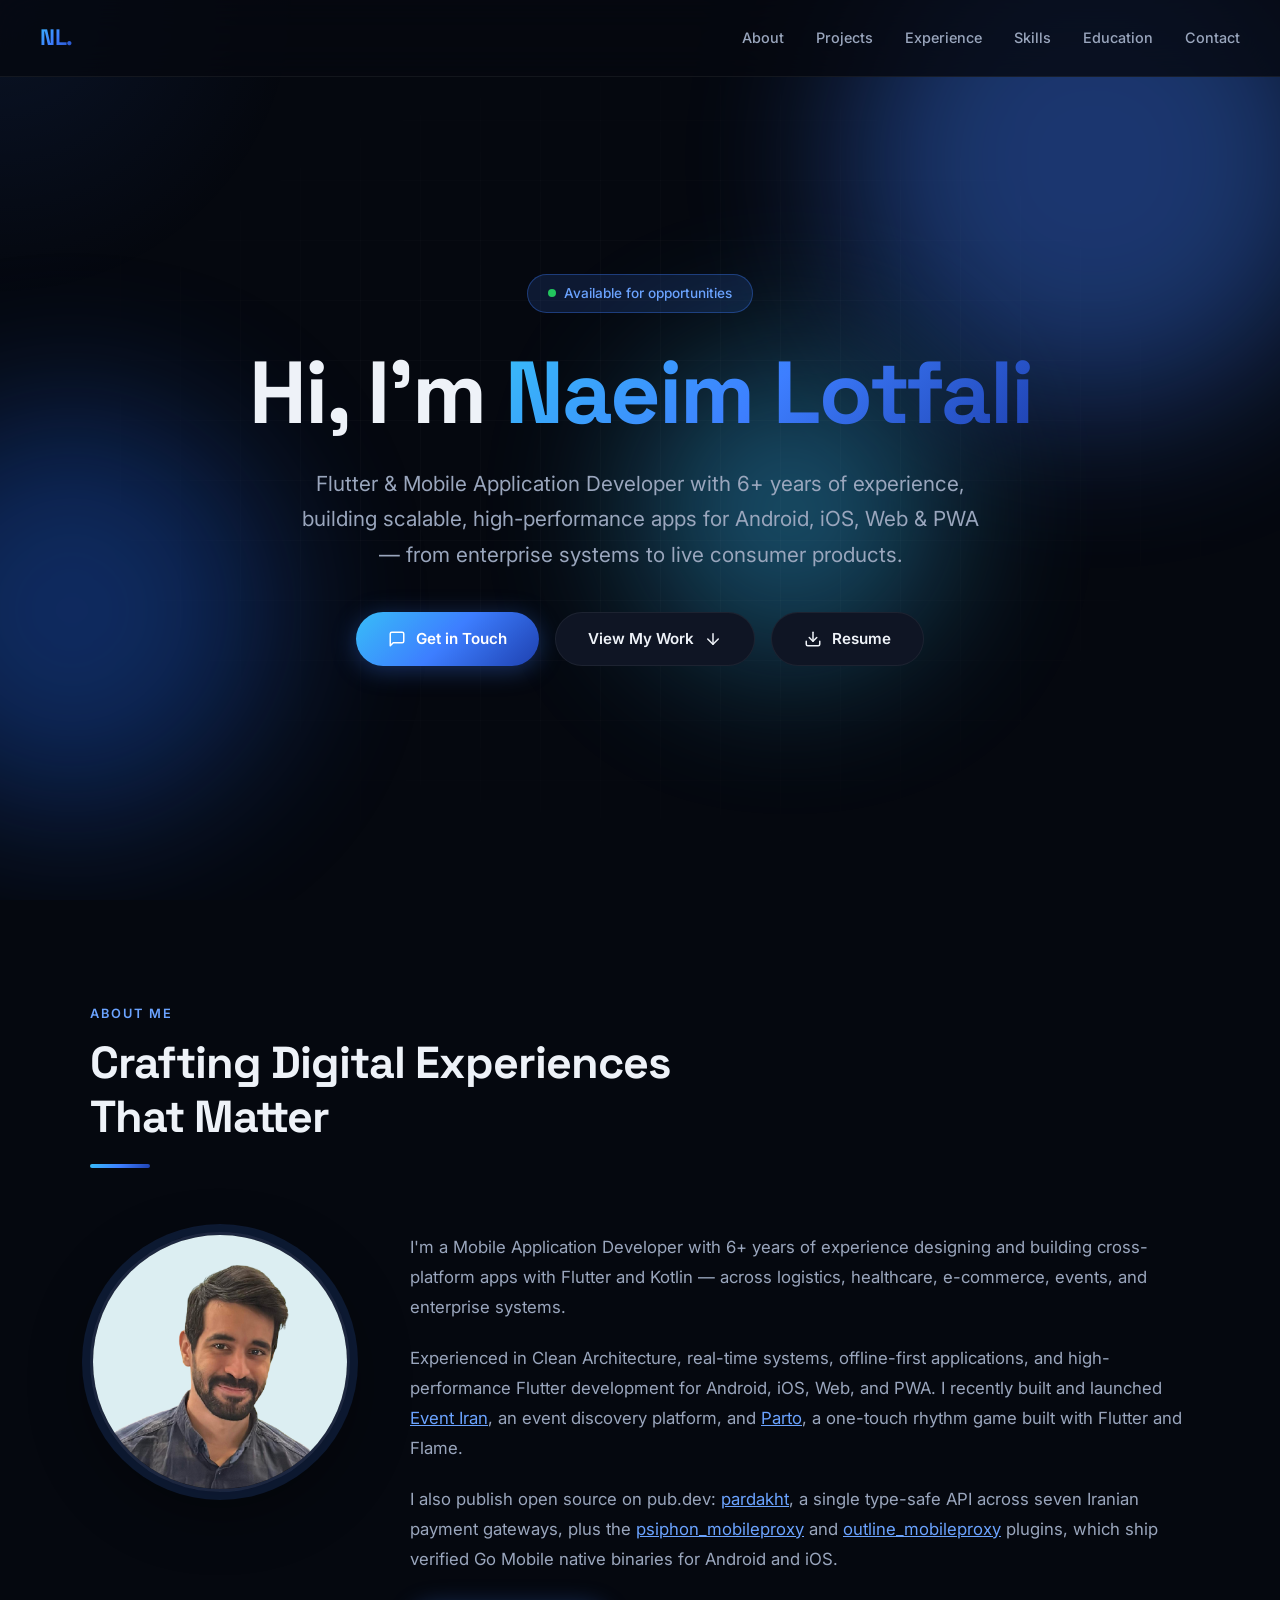
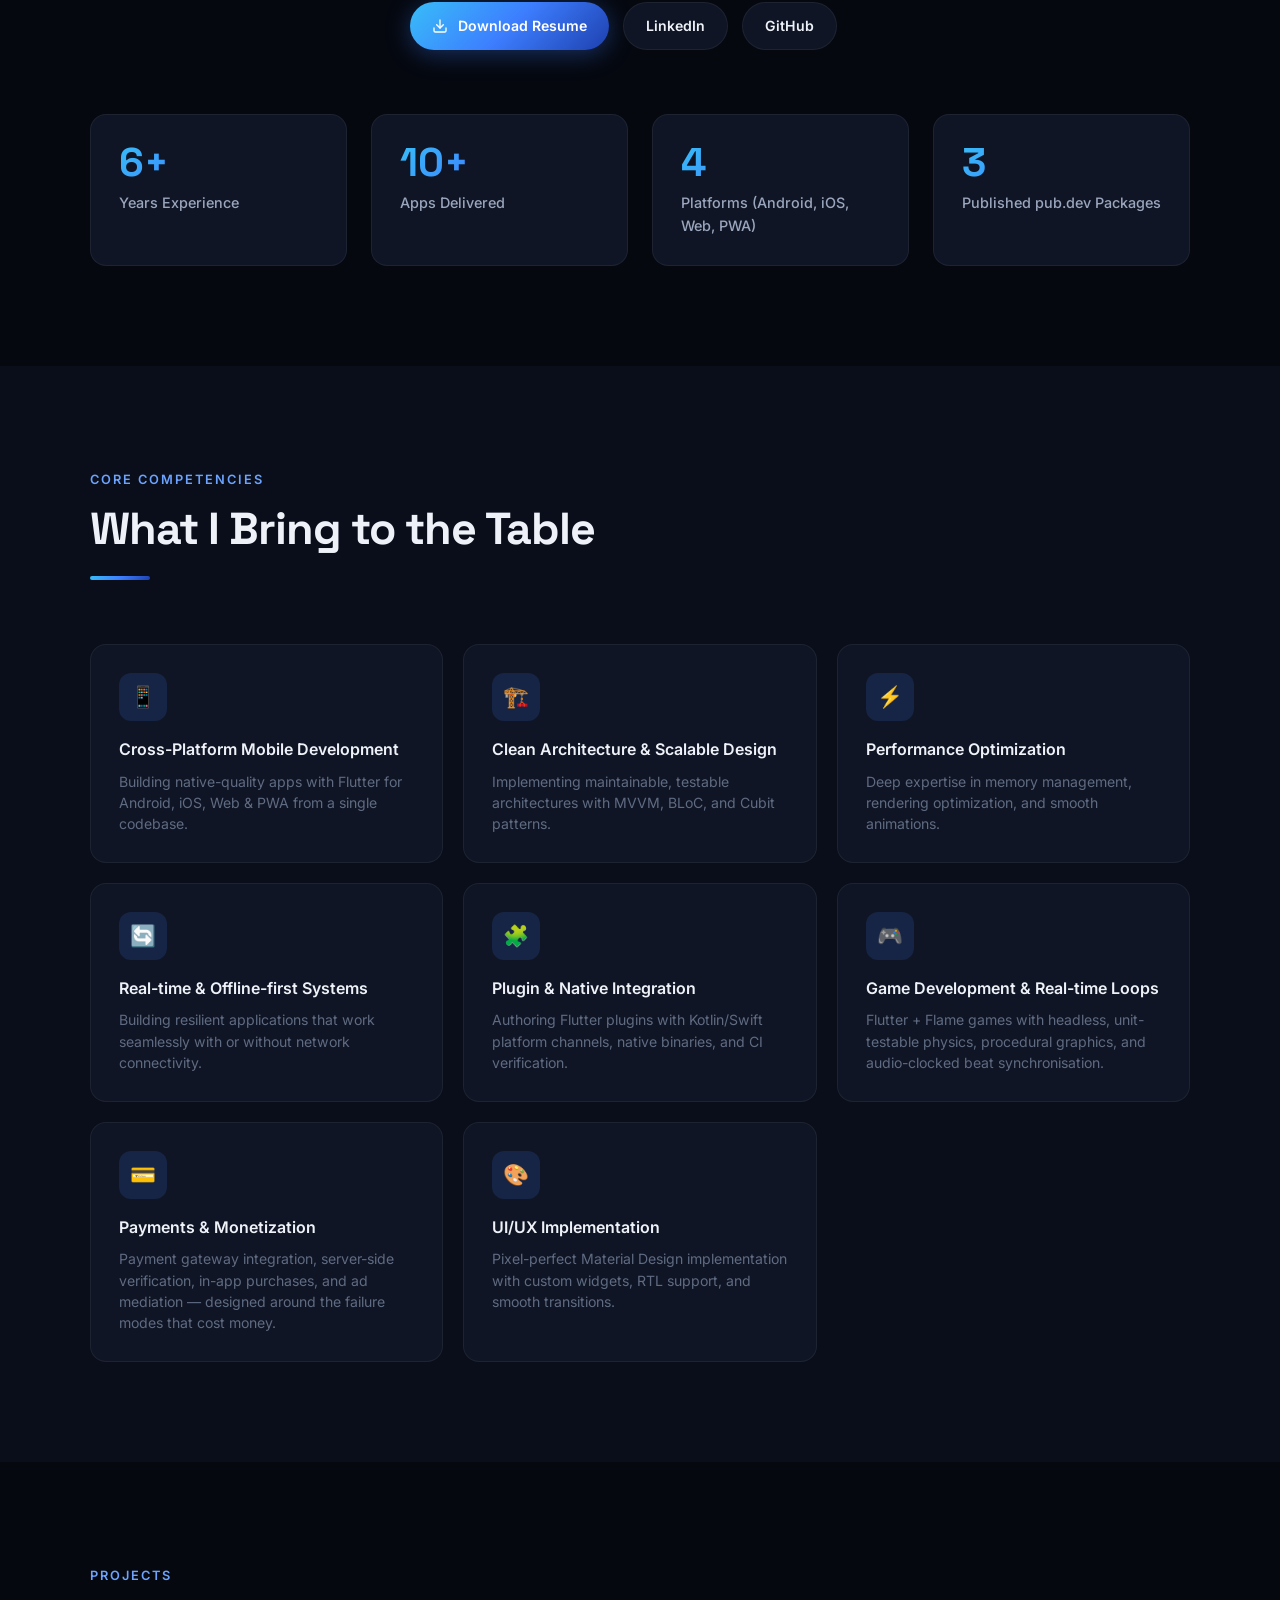
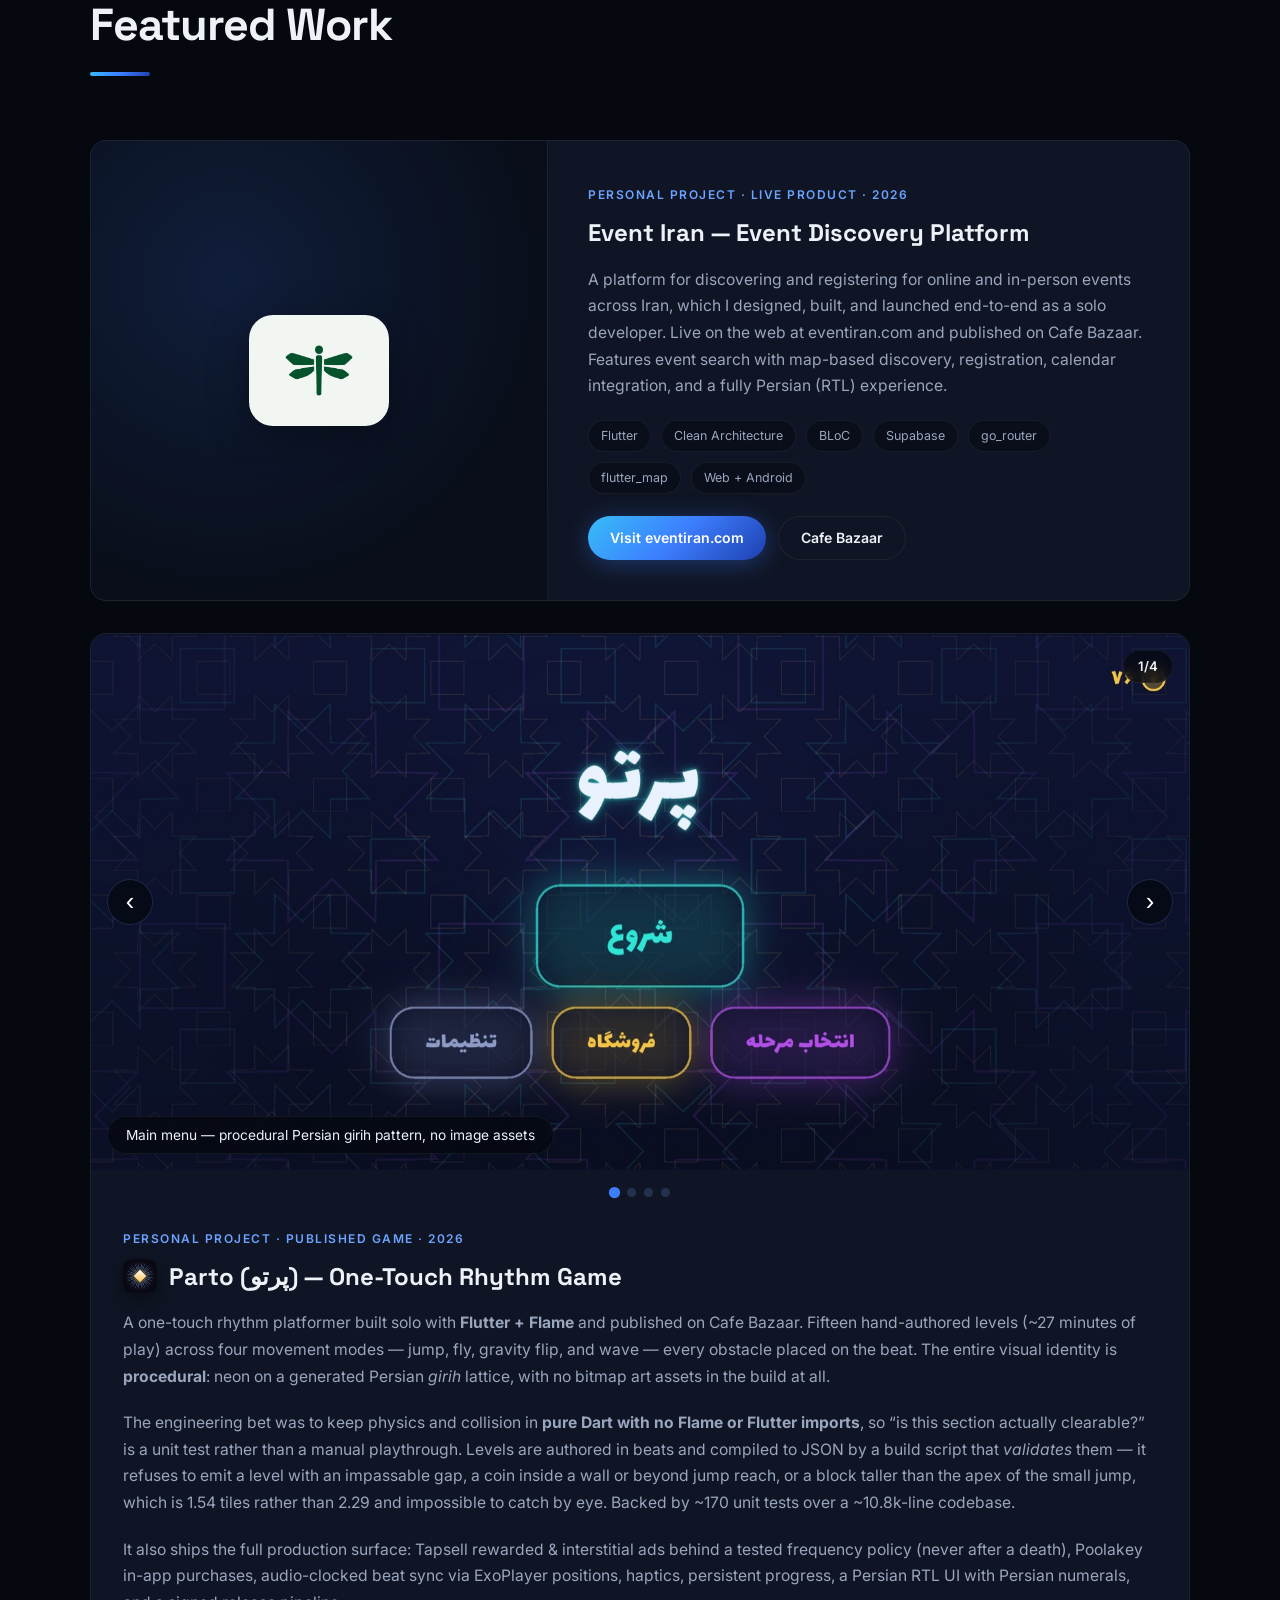
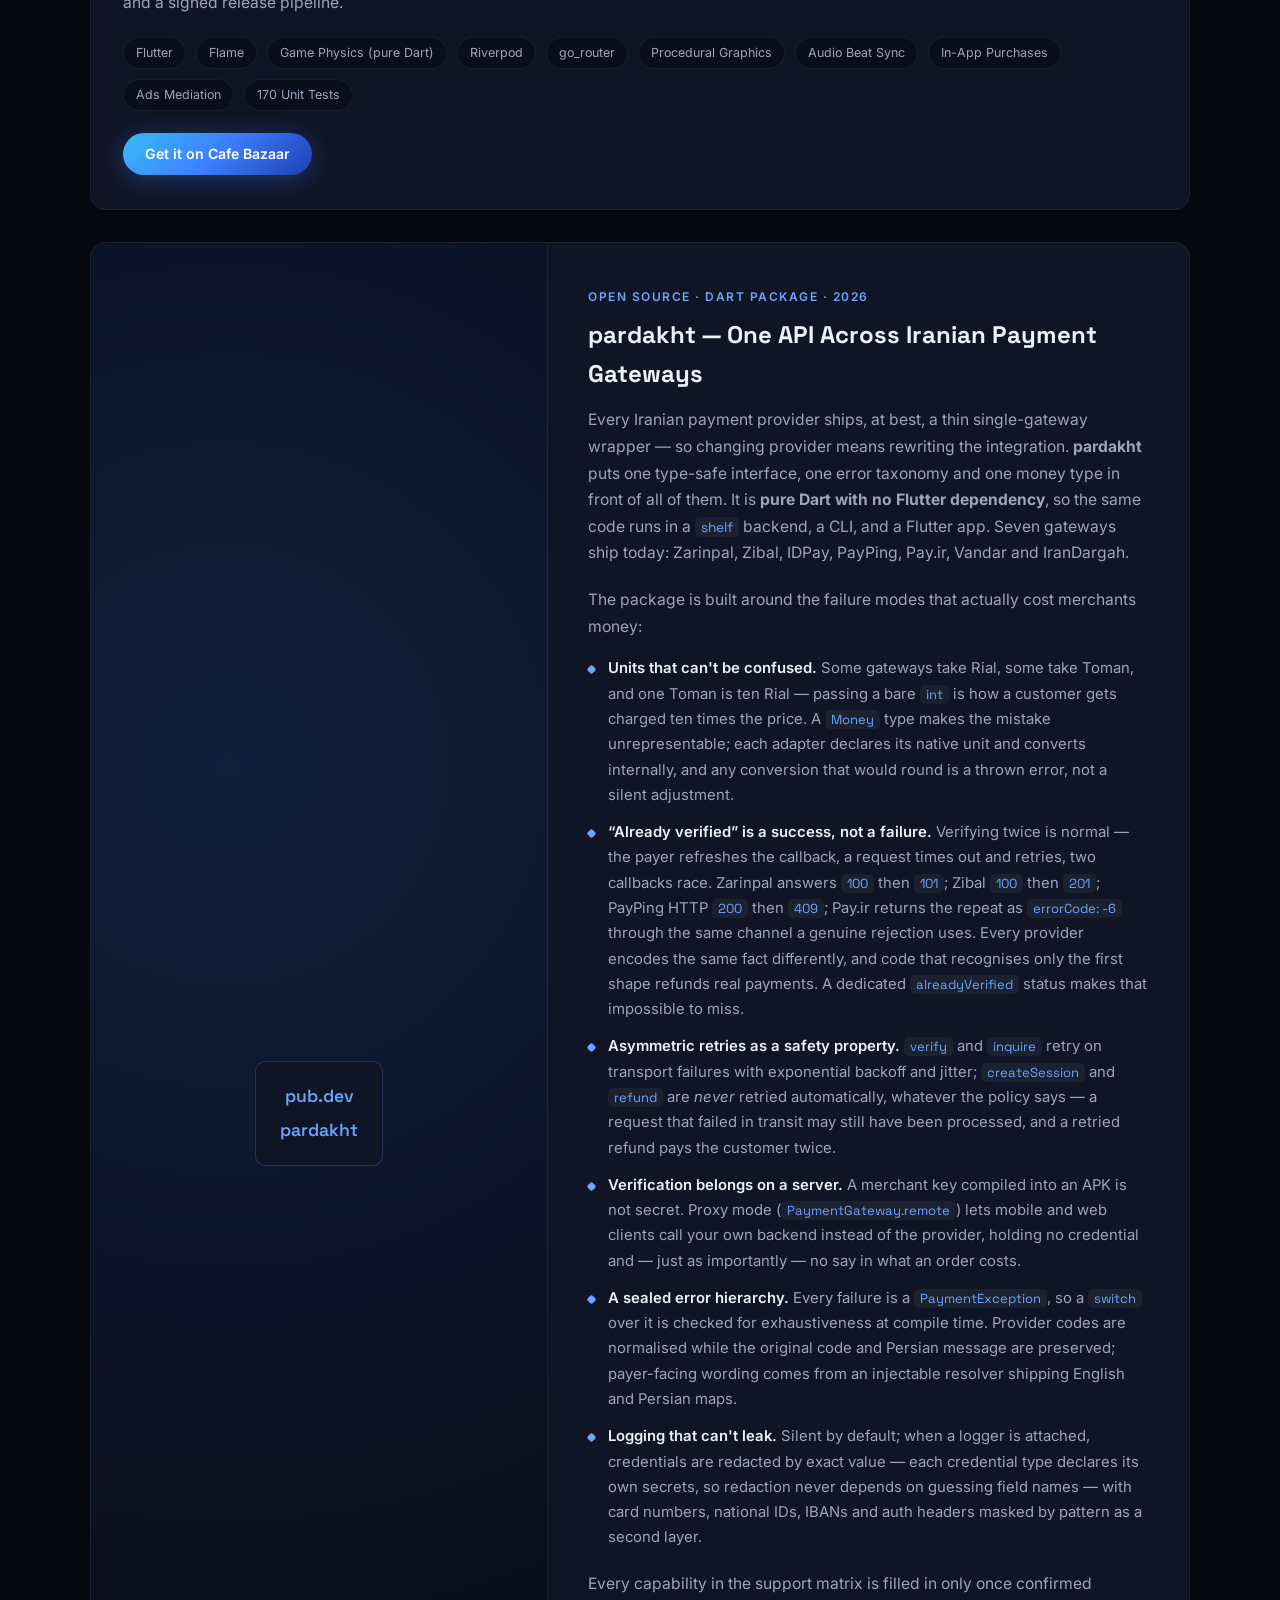
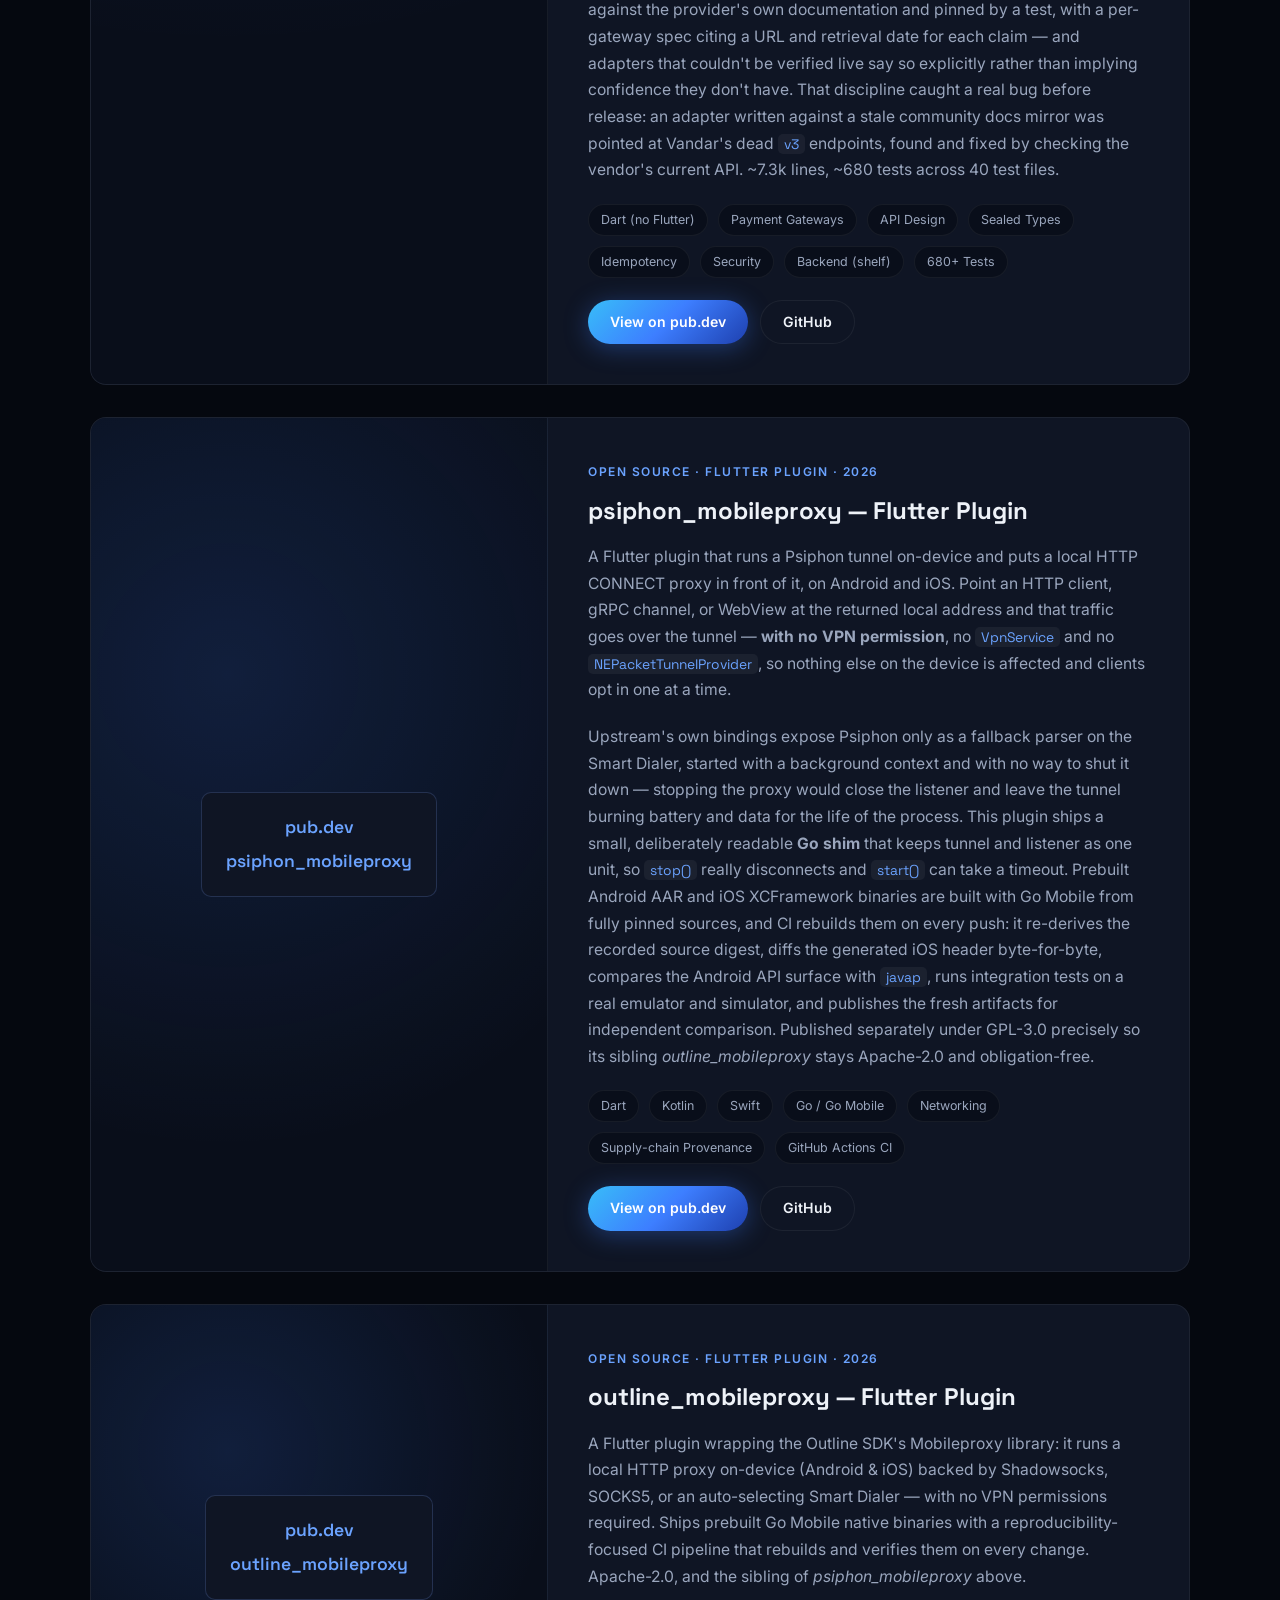
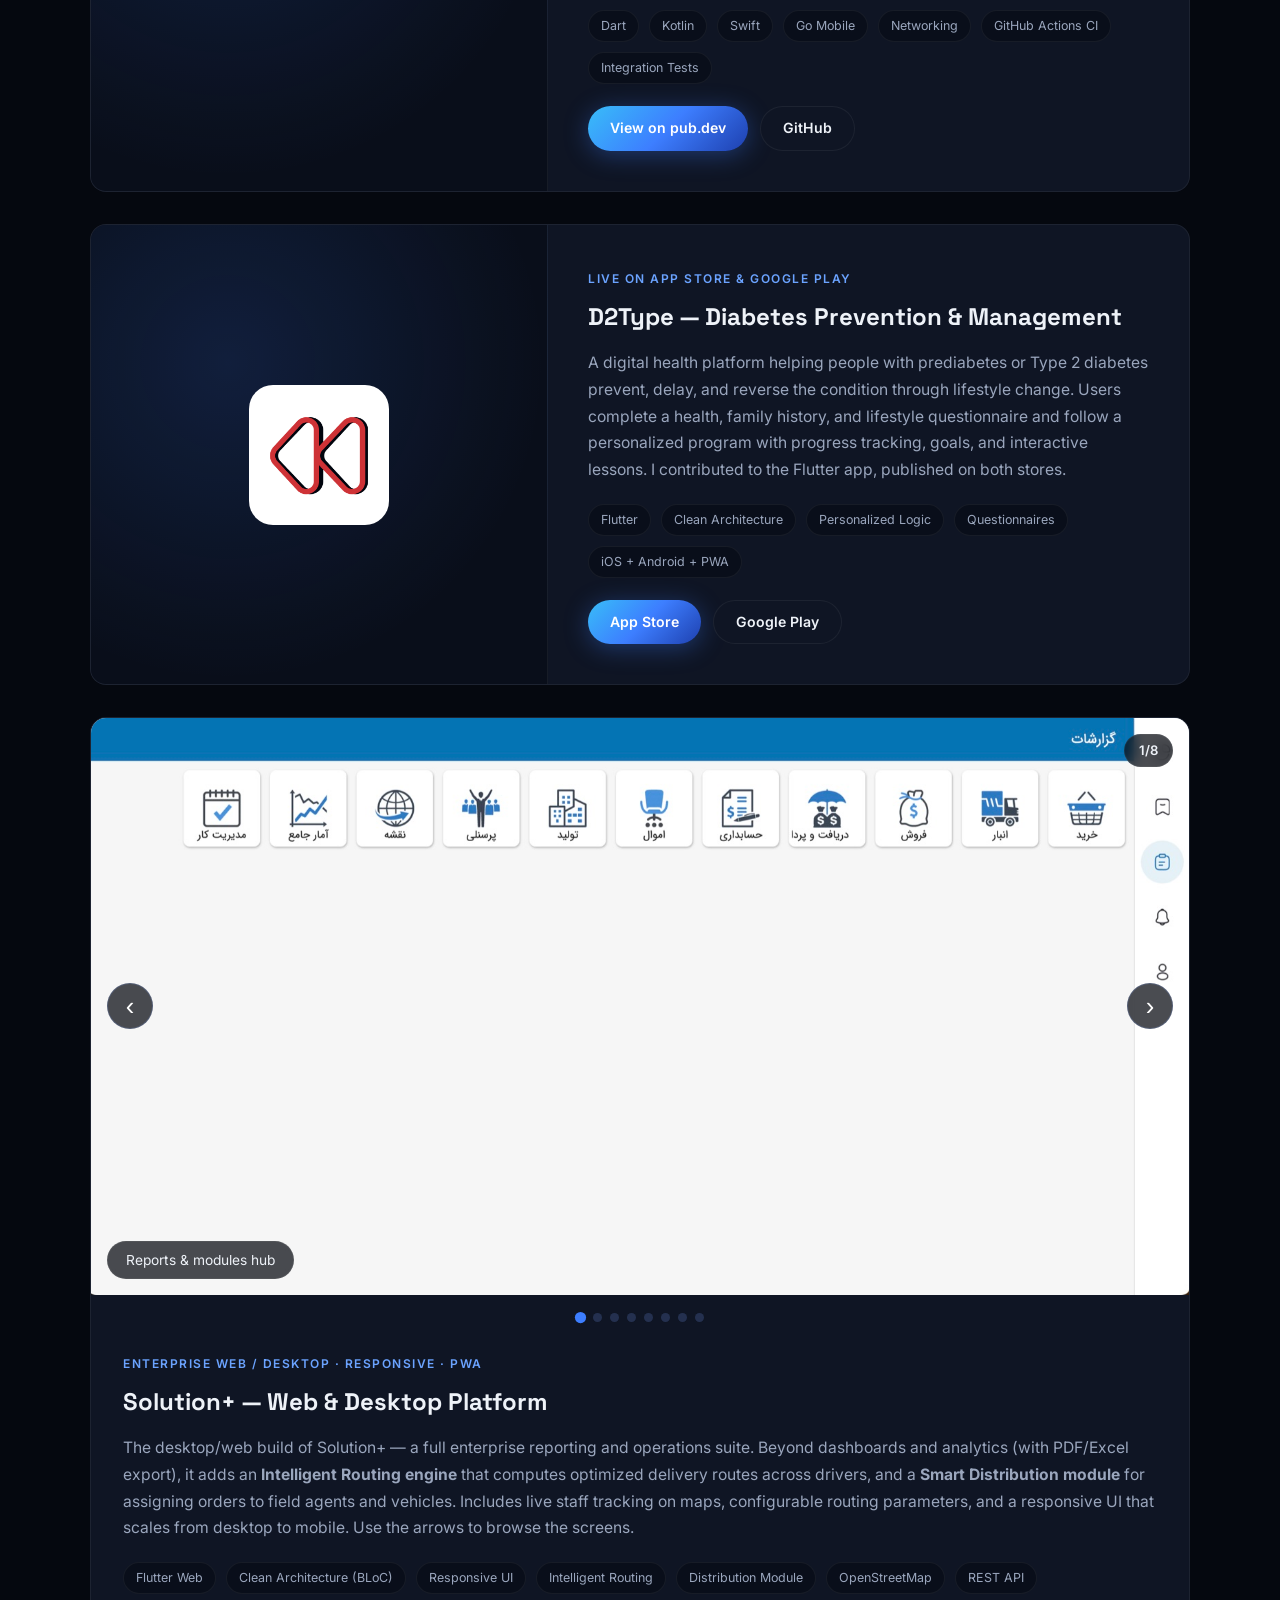
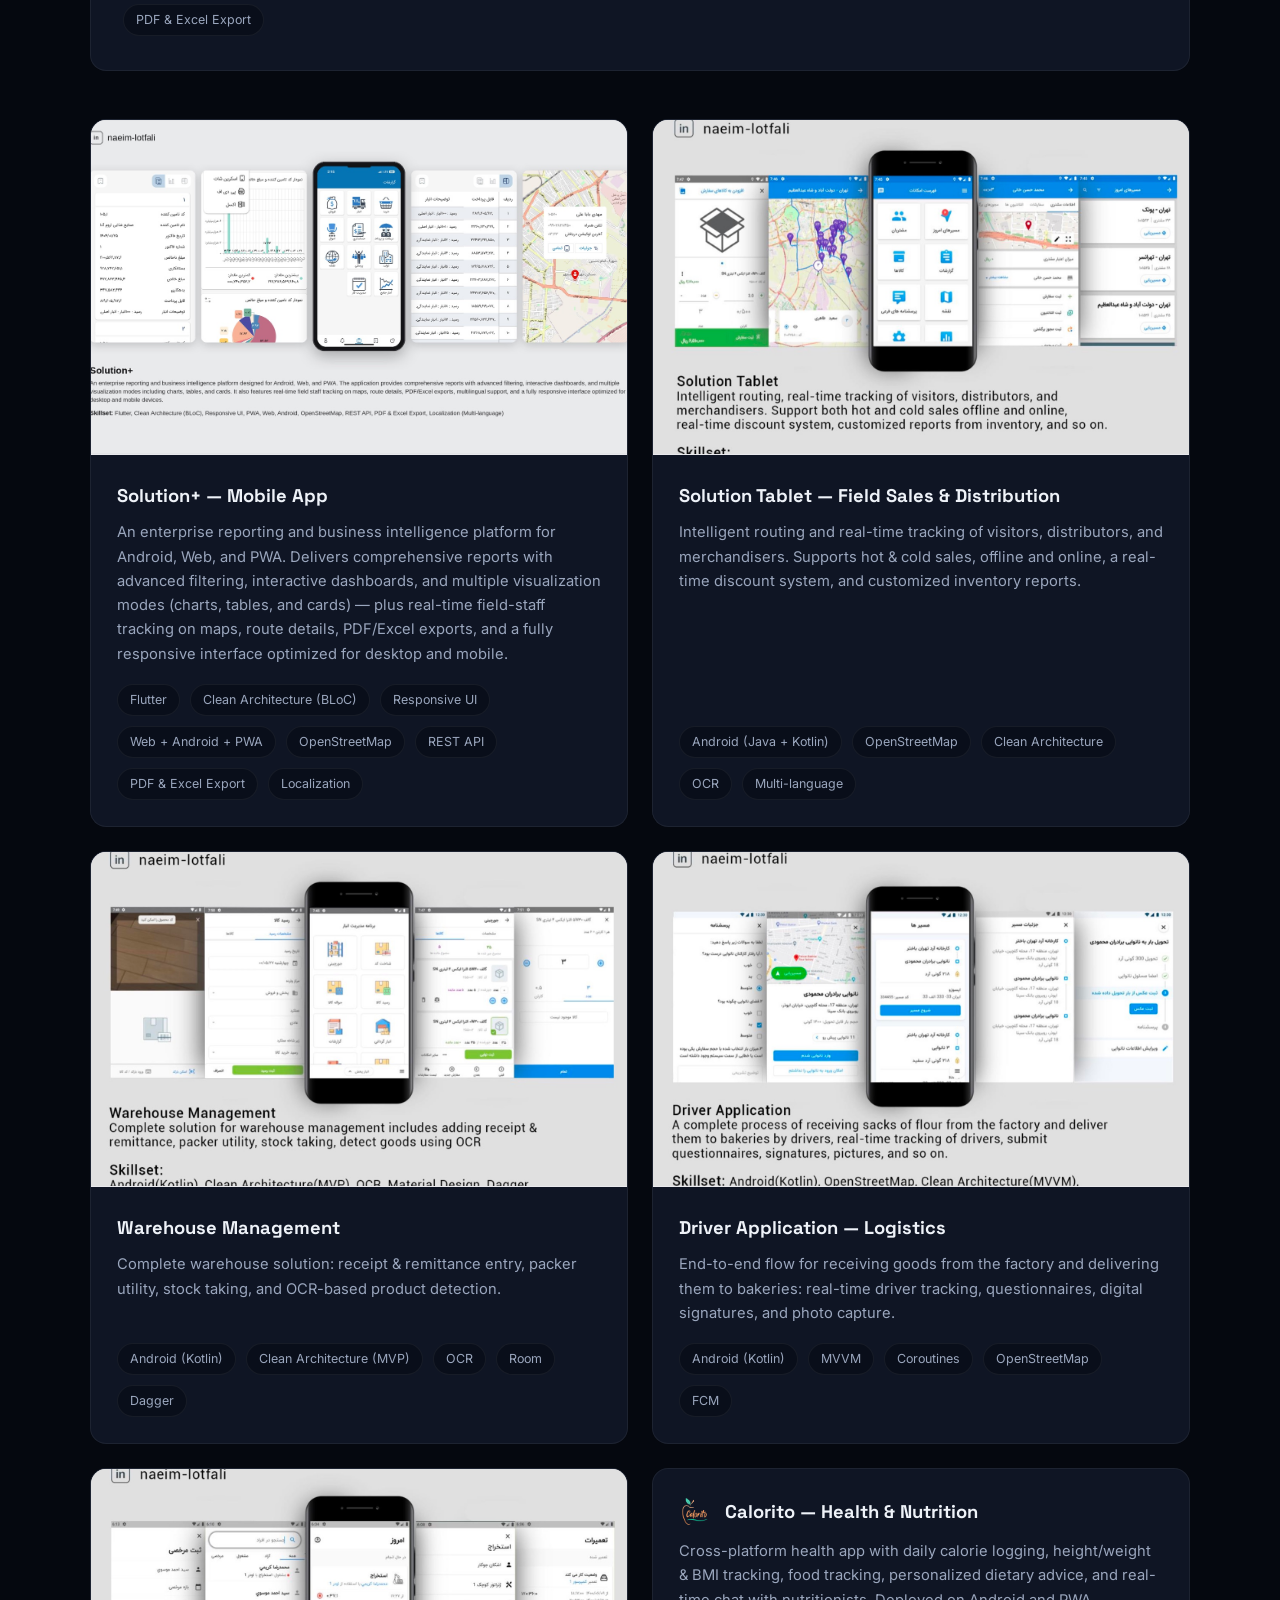
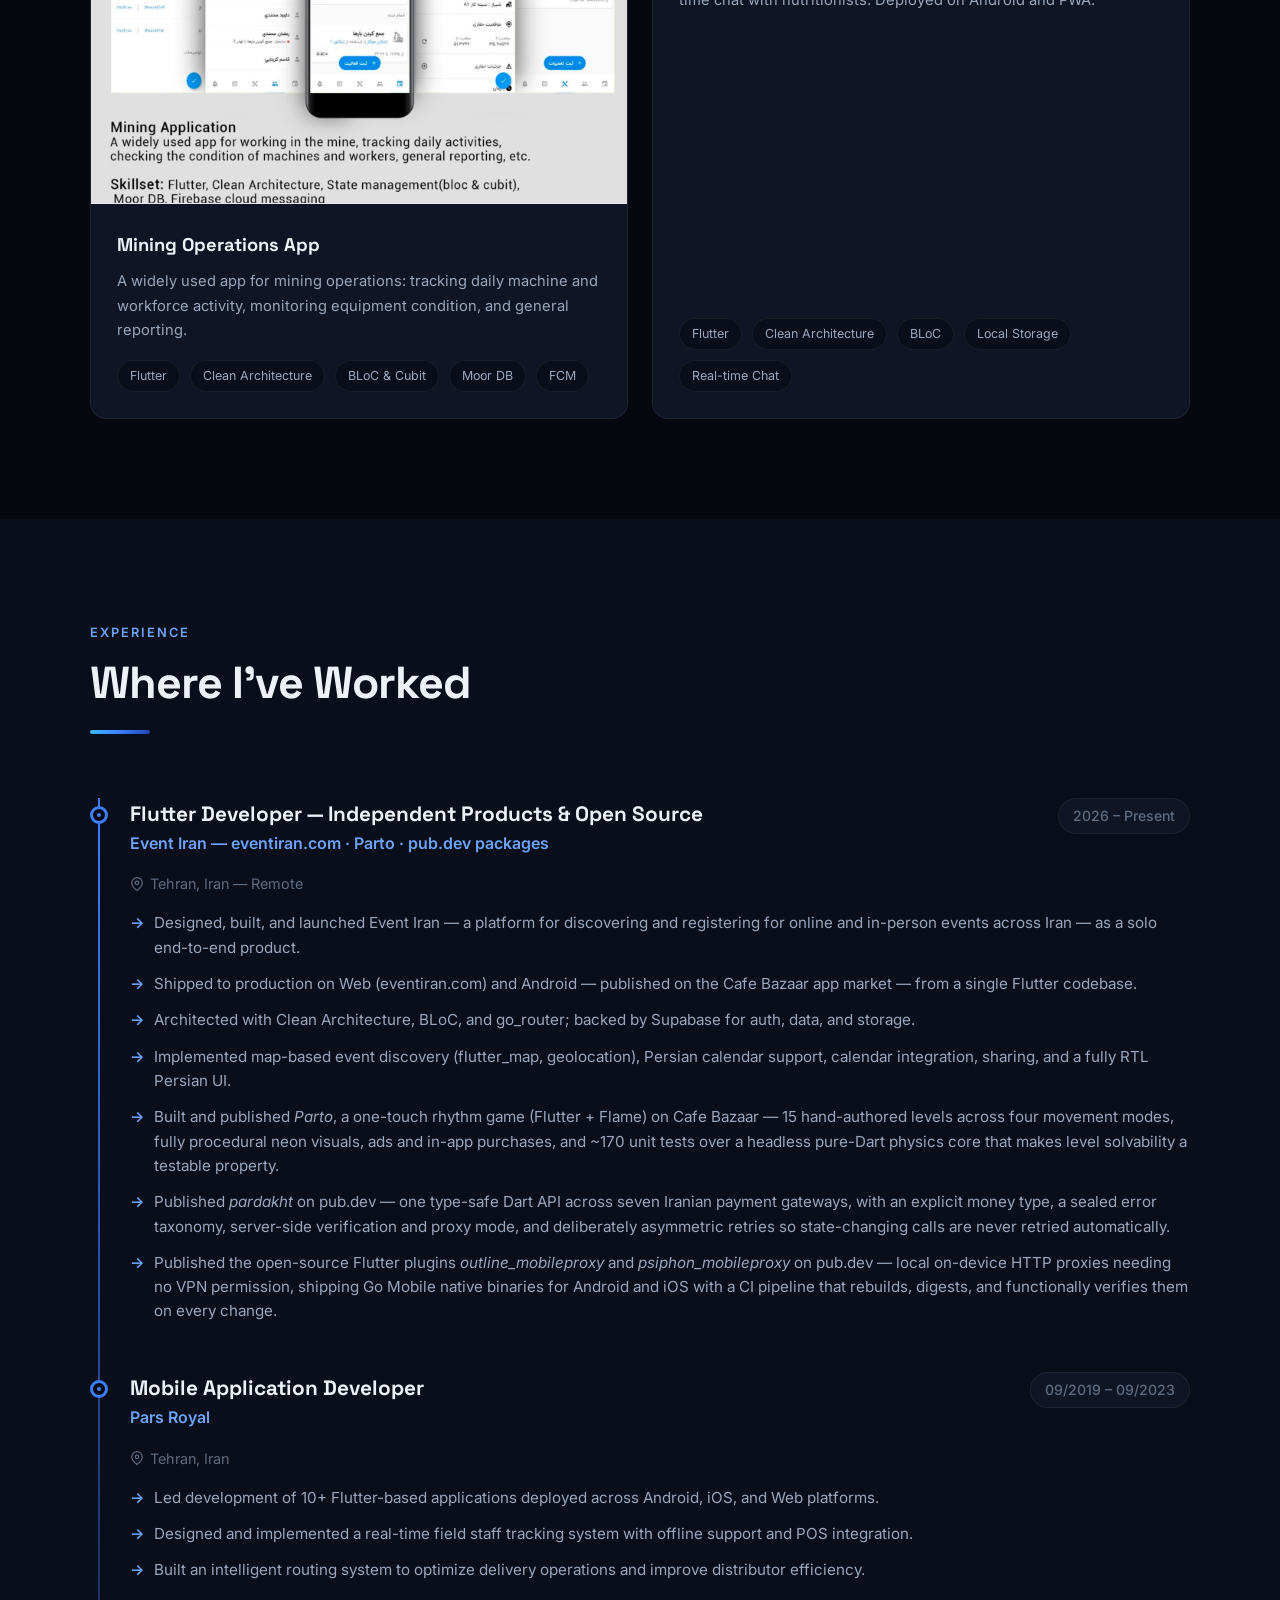
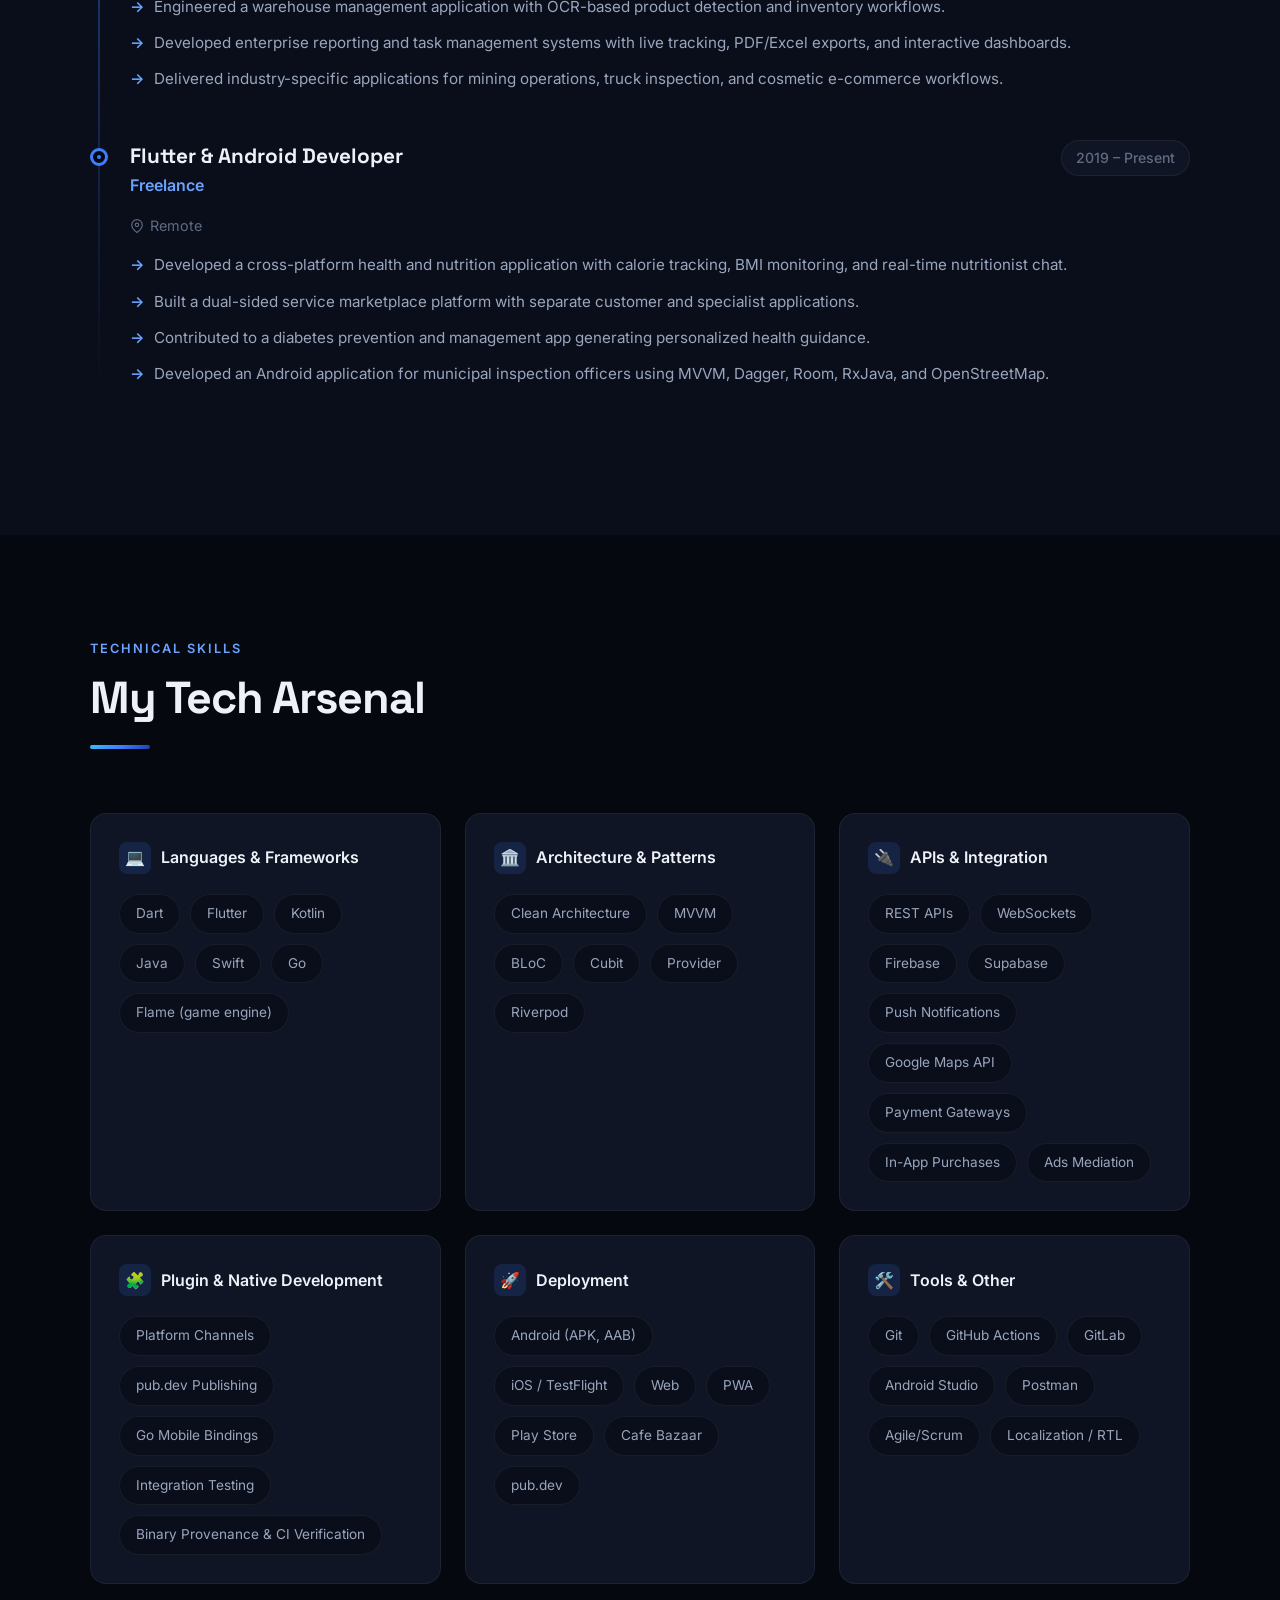
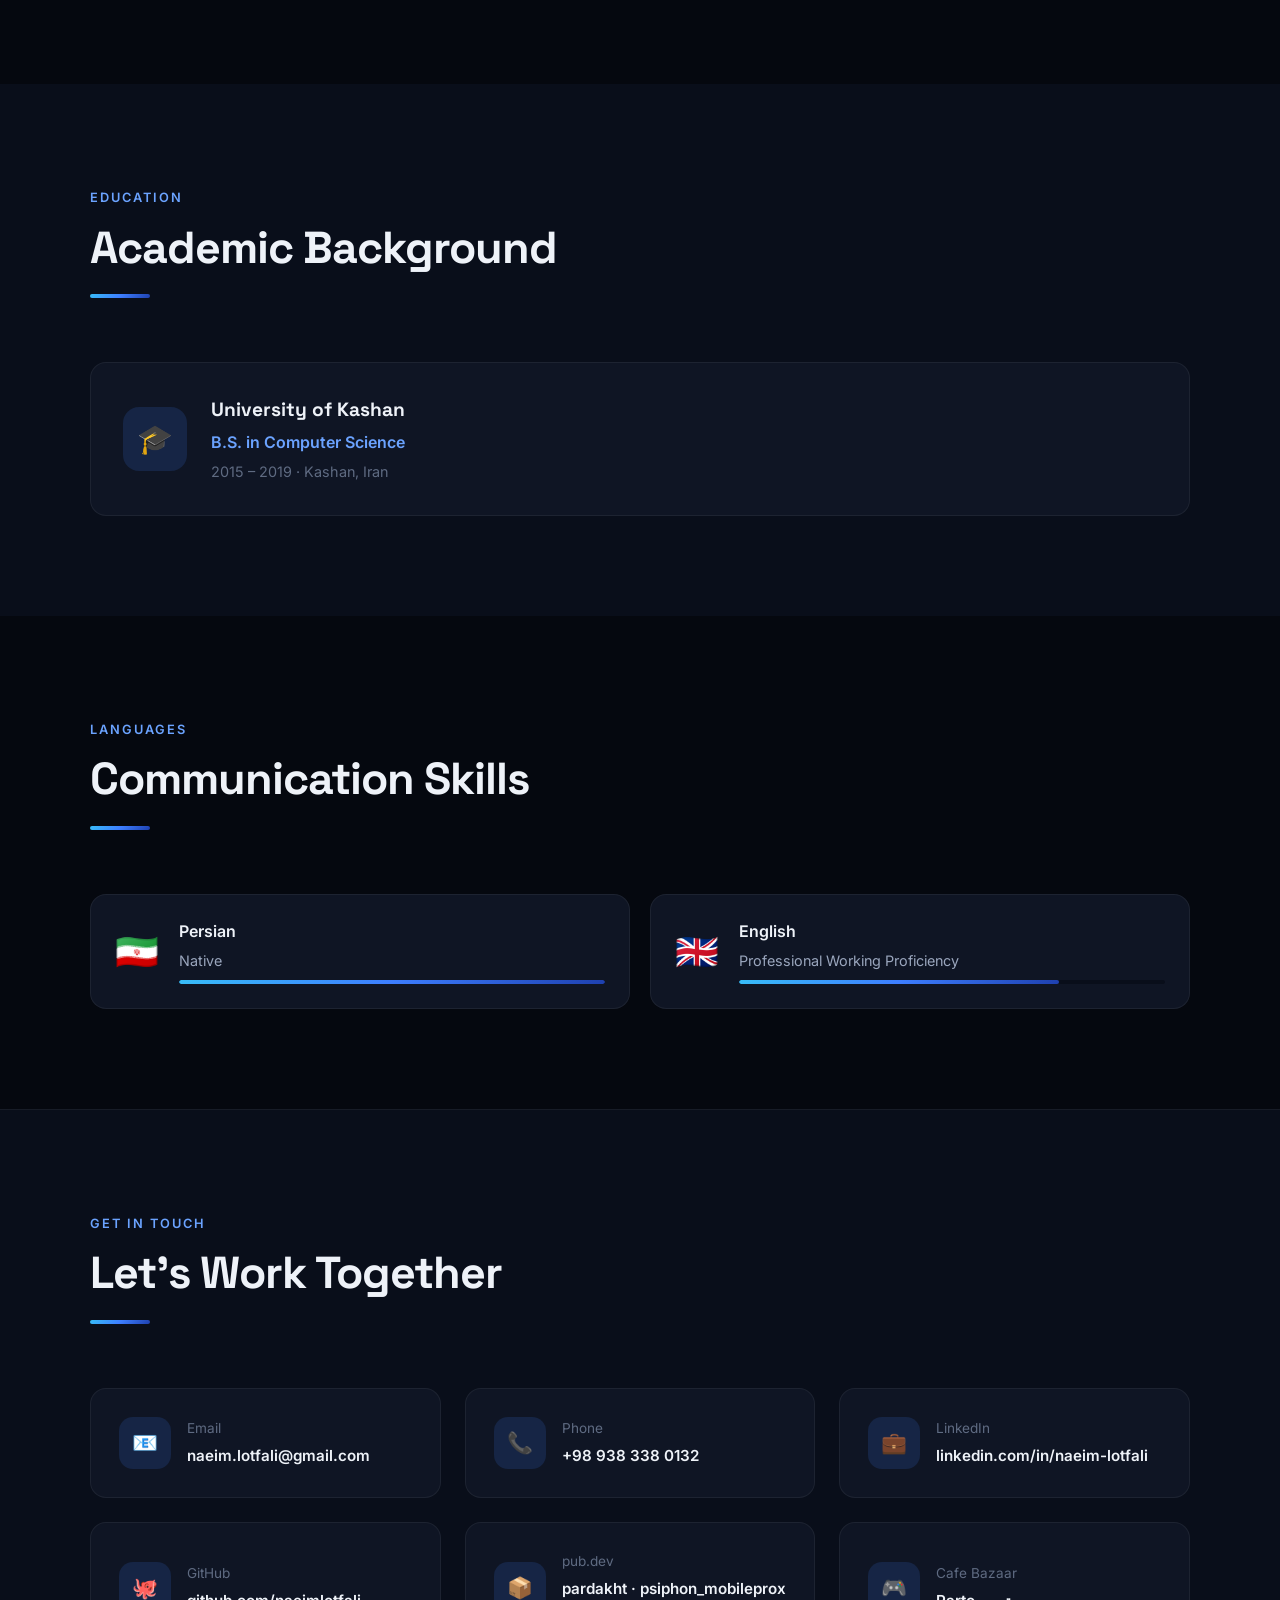
==== commit de02225b: "Add Parto game and two published packages to the portfolio Three shipped projects were missing from " ====
--- a/index.html
+++ b/index.html
@@ -4,7 +4,7 @@
     <meta charset="UTF-8">
     <meta name="viewport" content="width=device-width, initial-scale=1.0">
     <title>Naeim Lotfali — Flutter & Mobile Application Developer</title>
-    <meta name="description" content="Naeim Lotfali — Flutter & Mobile Application Developer with 6+ years of experience. Builder of Event Iran (eventiran.com), the outline_mobileproxy Flutter plugin, and 10+ production apps for Android, iOS, Web & PWA.">
+    <meta name="description" content="Naeim Lotfali — Flutter & Mobile Application Developer with 6+ years of experience. Builder of Event Iran (eventiran.com), the Parto rhythm game, three published pub.dev packages (pardakht, psiphon_mobileproxy, outline_mobileproxy), and 10+ production apps for Android, iOS, Web & PWA.">
     <meta name="author" content="Naeim Lotfali">
     <meta name="theme-color" content="#05080f">
 
@@ -12,7 +12,7 @@
     <meta property="og:type" content="website">
     <meta property="og:url" content="https://naeimlotfali.github.io/">
     <meta property="og:title" content="Naeim Lotfali — Flutter & Mobile Application Developer">
-    <meta property="og:description" content="Flutter developer with 6+ years of experience building production apps for Android, iOS, Web & PWA — including Event Iran and the outline_mobileproxy plugin on pub.dev.">
+    <meta property="og:description" content="Flutter developer with 6+ years of experience building production apps for Android, iOS, Web & PWA — including Event Iran, the Parto rhythm game, and three published packages on pub.dev.">
     <meta property="og:image" content="https://naeimlotfali.github.io/assets/images/profile.png">
     <meta name="twitter:card" content="summary">
     <link rel="canonical" href="https://naeimlotfali.github.io/">
@@ -100,9 +100,18 @@
                         Experienced in Clean Architecture, real-time systems, offline-first applications, and
                         high-performance Flutter development for Android, iOS, Web, and PWA. I recently built and
                         launched <a href="https://eventiran.com" target="_blank" rel="noopener" style="color: var(--accent-light);">Event Iran</a>,
-                        an event discovery platform, and published
+                        an event discovery platform, and
+                        <a href="https://cafebazaar.ir/app/ir.parto.game" target="_blank" rel="noopener" style="color: var(--accent-light);">Parto</a>,
+                        a one-touch rhythm game built with Flutter and Flame.
+                    </p>
+                    <p>
+                        I also publish open source on pub.dev:
+                        <a href="https://pub.dev/packages/pardakht" target="_blank" rel="noopener" style="color: var(--accent-light);">pardakht</a>,
+                        a single type-safe API across seven Iranian payment gateways, plus the
+                        <a href="https://pub.dev/packages/psiphon_mobileproxy" target="_blank" rel="noopener" style="color: var(--accent-light);">psiphon_mobileproxy</a>
+                        and
                         <a href="https://pub.dev/packages/outline_mobileproxy" target="_blank" rel="noopener" style="color: var(--accent-light);">outline_mobileproxy</a>
-                        on pub.dev.
+                        plugins, which ship verified Go Mobile native binaries for Android and iOS.
                     </p>
                     <div class="about-actions">
                         <a href="assets/docs/Naeim-Lotfali-Resume.pdf" download class="btn btn-primary btn-sm">
@@ -128,8 +137,8 @@
                     <div class="stat-label">Platforms (Android, iOS, Web, PWA)</div>
                 </div>
                 <div class="stat-card">
-                    <div class="stat-number">1</div>
-                    <div class="stat-label">Published pub.dev Plugin</div>
+                    <div class="stat-number">3</div>
+                    <div class="stat-label">Published pub.dev Packages</div>
                 </div>
             </div>
         </div>
@@ -170,6 +179,16 @@
                     <p>Authoring Flutter plugins with Kotlin/Swift platform channels, native binaries, and CI verification.</p>
                 </div>
                 <div class="competency-card reveal">
+                    <div class="competency-icon">🎮</div>
+                    <h3>Game Development &amp; Real-time Loops</h3>
+                    <p>Flutter + Flame games with headless, unit-testable physics, procedural graphics, and audio-clocked beat synchronisation.</p>
+                </div>
+                <div class="competency-card reveal">
+                    <div class="competency-icon">💳</div>
+                    <h3>Payments &amp; Monetization</h3>
+                    <p>Payment gateway integration, server-side verification, in-app purchases, and ad mediation — designed around the failure modes that cost money.</p>
+                </div>
+                <div class="competency-card reveal">
                     <div class="competency-icon">🎨</div>
                     <h3>UI/UX Implementation</h3>
                     <p>Pixel-perfect Material Design implementation with custom widgets, RTL support, and smooth transitions.</p>
@@ -217,31 +236,195 @@
                 </div>
             </div>
 
-            <!-- D2Type -->
+            <!-- Parto -->
+            <div class="gallery-project reveal">
+                <div class="gallery dark" id="partoGallery"
+                     data-alt="Parto — "
+                     data-images="assets/images/parto_1.jpg|assets/images/parto_2.jpg|assets/images/parto_3.jpg|assets/images/parto_4.jpg"
+                     data-captions="Main menu — procedural Persian girih pattern, no image assets|Level select — per-level best-percentage progress|Level 4 &laquo;Tondbad&raquo; — jump mode, beat-aligned obstacles|&laquo;Rahroye Noor&raquo; — wave mode with a speed portal ahead">
+                    <img class="gallery-img" src="assets/images/parto_1.jpg" alt="Parto — main menu">
+                    <button class="gallery-nav prev" aria-label="Previous screen">&#8249;</button>
+                    <button class="gallery-nav next" aria-label="Next screen">&#8250;</button>
+                    <div class="gallery-counter"><span class="cur">1</span>/<span class="total">4</span></div>
+                    <div class="gallery-caption">Main menu</div>
+                </div>
+                <div class="gallery-dots" aria-label="Screens"></div>
+                <div class="featured-content">
+                    <span class="project-type">Personal Project · Published Game · 2026</span>
+                    <h3><img class="project-icon" src="assets/images/parto_icon.png" alt="Parto app icon">Parto (پرتو) — One-Touch Rhythm Game</h3>
+                    <p>
+                        A one-touch rhythm platformer built solo with <strong>Flutter + Flame</strong> and published on
+                        Cafe Bazaar. Fifteen hand-authored levels (~27 minutes of play) across four movement modes —
+                        jump, fly, gravity flip, and wave — every obstacle placed on the beat. The entire visual
+                        identity is <strong>procedural</strong>: neon on a generated Persian <em>girih</em> lattice,
+                        with no bitmap art assets in the build at all.
+                    </p>
+                    <p>
+                        The engineering bet was to keep physics and collision in <strong>pure Dart with no Flame or
+                        Flutter imports</strong>, so &ldquo;is this section actually clearable?&rdquo; is a unit test
+                        rather than a manual playthrough. Levels are authored in beats and compiled to JSON by a build
+                        script that <em>validates</em> them — it refuses to emit a level with an impassable gap, a coin
+                        inside a wall or beyond jump reach, or a block taller than the apex of the small jump, which is
+                        1.54 tiles rather than 2.29 and impossible to catch by eye. Backed by ~170 unit tests over a
+                        ~10.8k-line codebase.
+                    </p>
+                    <p>
+                        It also ships the full production surface: Tapsell rewarded &amp; interstitial ads behind a
+                        tested frequency policy (never after a death), Poolakey in-app purchases, audio-clocked beat
+                        sync via ExoPlayer positions, haptics, persistent progress, a Persian RTL UI with Persian
+                        numerals, and a signed release pipeline.
+                    </p>
+                    <div class="skill-tags">
+                        <span class="skill-tag sm">Flutter</span>
+                        <span class="skill-tag sm">Flame</span>
+                        <span class="skill-tag sm">Game Physics (pure Dart)</span>
+                        <span class="skill-tag sm">Riverpod</span>
+                        <span class="skill-tag sm">go_router</span>
+                        <span class="skill-tag sm">Procedural Graphics</span>
+                        <span class="skill-tag sm">Audio Beat Sync</span>
+                        <span class="skill-tag sm">In-App Purchases</span>
+                        <span class="skill-tag sm">Ads Mediation</span>
+                        <span class="skill-tag sm">170 Unit Tests</span>
+                    </div>
+                    <div class="project-links">
+                        <a href="https://cafebazaar.ir/app/ir.parto.game" target="_blank" rel="noopener" class="btn btn-primary btn-sm">Get it on Cafe Bazaar</a>
+                    </div>
+                </div>
+            </div>
+
+            <!-- pardakht -->
             <div class="featured-project reveal">
                 <div class="featured-visual">
-                    <img src="assets/images/d2type_icon.png" alt="D2Type app icon" style="border-radius: 24px;">
+                    <div class="code-badge">
+                        pub.dev<br>pardakht
+                    </div>
                 </div>
                 <div class="featured-content">
-                    <span class="project-type">Live on App Store & Google Play</span>
-                    <h3>D2Type — Diabetes Prevention & Management</h3>
-                    <p>
-                        A digital health platform helping people with prediabetes or Type 2 diabetes prevent,
-                        delay, and reverse the condition through lifestyle change. Users complete a health,
-                        family history, and lifestyle questionnaire and follow a personalized program with
-                        progress tracking, goals, and interactive lessons. I contributed to the Flutter app,
-                        published on both stores.
-                    </p>
-                    <div class="skill-tags">
-                        <span class="skill-tag sm">Flutter</span>
-                        <span class="skill-tag sm">Clean Architecture</span>
-                        <span class="skill-tag sm">Personalized Logic</span>
-                        <span class="skill-tag sm">Questionnaires</span>
-                        <span class="skill-tag sm">iOS + Android + PWA</span>
+                    <span class="project-type">Open Source · Dart Package · 2026</span>
+                    <h3>pardakht — One API Across Iranian Payment Gateways</h3>
+                    <p>
+                        Every Iranian payment provider ships, at best, a thin single-gateway wrapper — so changing
+                        provider means rewriting the integration. <strong>pardakht</strong> puts one type-safe
+                        interface, one error taxonomy and one money type in front of all of them. It is
+                        <strong>pure Dart with no Flutter dependency</strong>, so the same code runs in a
+                        <code>shelf</code> backend, a CLI, and a Flutter app. Seven gateways ship today: Zarinpal,
+                        Zibal, IDPay, PayPing, Pay.ir, Vandar and IranDargah.
+                    </p>
+                    <p>
+                        The package is built around the failure modes that actually cost merchants money:
+                    </p>
+                    <ul class="feature-list">
+                        <li>
+                            <strong>Units that can't be confused.</strong> Some gateways take Rial, some take Toman, and
+                            one Toman is ten Rial — passing a bare <code>int</code> is how a customer gets charged ten
+                            times the price. A <code>Money</code> type makes the mistake unrepresentable; each adapter
+                            declares its native unit and converts internally, and any conversion that would round is a
+                            thrown error, not a silent adjustment.
+                        </li>
+                        <li>
+                            <strong>&ldquo;Already verified&rdquo; is a success, not a failure.</strong> Verifying twice
+                            is normal — the payer refreshes the callback, a request times out and retries, two callbacks
+                            race. Zarinpal answers <code>100</code> then <code>101</code>; Zibal <code>100</code> then
+                            <code>201</code>; PayPing HTTP <code>200</code> then <code>409</code>; Pay.ir returns the
+                            repeat as <code>errorCode: -6</code> through the same channel a genuine rejection uses. Every
+                            provider encodes the same fact differently, and code that recognises only the first shape
+                            refunds real payments. A dedicated <code>alreadyVerified</code> status makes that
+                            impossible to miss.
+                        </li>
+                        <li>
+                            <strong>Asymmetric retries as a safety property.</strong> <code>verify</code> and
+                            <code>inquire</code> retry on transport failures with exponential backoff and jitter;
+                            <code>createSession</code> and <code>refund</code> are <em>never</em> retried automatically,
+                            whatever the policy says — a request that failed in transit may still have been processed,
+                            and a retried refund pays the customer twice.
+                        </li>
+                        <li>
+                            <strong>Verification belongs on a server.</strong> A merchant key compiled into an APK is
+                            not secret. Proxy mode (<code>PaymentGateway.remote</code>) lets mobile and web clients call
+                            your own backend instead of the provider, holding no credential and — just as importantly —
+                            no say in what an order costs.
+                        </li>
+                        <li>
+                            <strong>A sealed error hierarchy.</strong> Every failure is a <code>PaymentException</code>,
+                            so a <code>switch</code> over it is checked for exhaustiveness at compile time. Provider
+                            codes are normalised while the original code and Persian message are preserved; payer-facing
+                            wording comes from an injectable resolver shipping English and Persian maps.
+                        </li>
+                        <li>
+                            <strong>Logging that can't leak.</strong> Silent by default; when a logger is attached,
+                            credentials are redacted by exact value — each credential type declares its own secrets, so
+                            redaction never depends on guessing field names — with card numbers, national IDs, IBANs and
+                            auth headers masked by pattern as a second layer.
+                        </li>
+                    </ul>
+                    <p>
+                        Every capability in the support matrix is filled in only once confirmed against the provider's
+                        own documentation and pinned by a test, with a per-gateway spec citing a URL and retrieval date
+                        for each claim — and adapters that couldn't be verified live say so explicitly rather than
+                        implying confidence they don't have. That discipline caught a real bug before release: an
+                        adapter written against a stale community docs mirror was pointed at Vandar's dead
+                        <code>v3</code> endpoints, found and fixed by checking the vendor's current API. ~7.3k lines,
+                        ~680 tests across 40 test files.
+                    </p>
+                    <div class="skill-tags">
+                        <span class="skill-tag sm">Dart (no Flutter)</span>
+                        <span class="skill-tag sm">Payment Gateways</span>
+                        <span class="skill-tag sm">API Design</span>
+                        <span class="skill-tag sm">Sealed Types</span>
+                        <span class="skill-tag sm">Idempotency</span>
+                        <span class="skill-tag sm">Security</span>
+                        <span class="skill-tag sm">Backend (shelf)</span>
+                        <span class="skill-tag sm">680+ Tests</span>
                     </div>
                     <div class="project-links">
-                        <a href="https://apps.apple.com/us/app/d2type/id6469694752" target="_blank" rel="noopener" class="btn btn-primary btn-sm">App Store</a>
-                        <a href="https://play.google.com/store/apps/details?id=com.webnegah.d2type.d2type_application" target="_blank" rel="noopener" class="btn btn-secondary btn-sm">Google Play</a>
+                        <a href="https://pub.dev/packages/pardakht" target="_blank" rel="noopener" class="btn btn-primary btn-sm">View on pub.dev</a>
+                        <a href="https://github.com/naeimlotfali/pardakht" target="_blank" rel="noopener" class="btn btn-secondary btn-sm">GitHub</a>
+                    </div>
+                </div>
+            </div>
+
+            <!-- psiphon_mobileproxy -->
+            <div class="featured-project reveal">
+                <div class="featured-visual">
+                    <div class="code-badge">
+                        pub.dev<br>psiphon_mobileproxy
+                    </div>
+                </div>
+                <div class="featured-content">
+                    <span class="project-type">Open Source · Flutter Plugin · 2026</span>
+                    <h3>psiphon_mobileproxy — Flutter Plugin</h3>
+                    <p>
+                        A Flutter plugin that runs a Psiphon tunnel on-device and puts a local HTTP CONNECT proxy in
+                        front of it, on Android and iOS. Point an HTTP client, gRPC channel, or WebView at the returned
+                        local address and that traffic goes over the tunnel — <strong>with no VPN permission</strong>,
+                        no <code>VpnService</code> and no <code>NEPacketTunnelProvider</code>, so nothing else on the
+                        device is affected and clients opt in one at a time.
+                    </p>
+                    <p>
+                        Upstream's own bindings expose Psiphon only as a fallback parser on the Smart Dialer, started
+                        with a background context and with no way to shut it down — stopping the proxy would close the
+                        listener and leave the tunnel burning battery and data for the life of the process. This plugin
+                        ships a small, deliberately readable <strong>Go shim</strong> that keeps tunnel and listener as
+                        one unit, so <code>stop()</code> really disconnects and <code>start()</code> can take a timeout.
+                        Prebuilt Android AAR and iOS XCFramework binaries are built with Go Mobile from fully pinned
+                        sources, and CI rebuilds them on every push: it re-derives the recorded source digest, diffs the
+                        generated iOS header byte-for-byte, compares the Android API surface with <code>javap</code>,
+                        runs integration tests on a real emulator and simulator, and publishes the fresh artifacts for
+                        independent comparison. Published separately under GPL-3.0 precisely so its sibling
+                        <em>outline_mobileproxy</em> stays Apache-2.0 and obligation-free.
+                    </p>
+                    <div class="skill-tags">
+                        <span class="skill-tag sm">Dart</span>
+                        <span class="skill-tag sm">Kotlin</span>
+                        <span class="skill-tag sm">Swift</span>
+                        <span class="skill-tag sm">Go / Go Mobile</span>
+                        <span class="skill-tag sm">Networking</span>
+                        <span class="skill-tag sm">Supply-chain Provenance</span>
+                        <span class="skill-tag sm">GitHub Actions CI</span>
+                    </div>
+                    <div class="project-links">
+                        <a href="https://pub.dev/packages/psiphon_mobileproxy" target="_blank" rel="noopener" class="btn btn-primary btn-sm">View on pub.dev</a>
+                        <a href="https://github.com/naeimlotfali/psiphon_mobileproxy" target="_blank" rel="noopener" class="btn btn-secondary btn-sm">GitHub</a>
                     </div>
                 </div>
             </div>
@@ -260,7 +443,8 @@
                         A Flutter plugin wrapping the Outline SDK's Mobileproxy library: it runs a local HTTP proxy
                         on-device (Android & iOS) backed by Shadowsocks, SOCKS5, or an auto-selecting Smart Dialer —
                         with no VPN permissions required. Ships prebuilt Go Mobile native binaries with a
-                        reproducibility-focused CI pipeline that rebuilds and verifies them on every change.
+                        reproducibility-focused CI pipeline that rebuilds and verifies them on every change. Apache-2.0,
+                        and the sibling of <em>psiphon_mobileproxy</em> above.
                     </p>
                     <div class="skill-tags">
                         <span class="skill-tag sm">Dart</span>
@@ -278,9 +462,40 @@
                 </div>
             </div>
 
+            <!-- D2Type -->
+            <div class="featured-project reveal">
+                <div class="featured-visual">
+                    <img src="assets/images/d2type_icon.png" alt="D2Type app icon" style="border-radius: 24px;">
+                </div>
+                <div class="featured-content">
+                    <span class="project-type">Live on App Store & Google Play</span>
+                    <h3>D2Type — Diabetes Prevention & Management</h3>
+                    <p>
+                        A digital health platform helping people with prediabetes or Type 2 diabetes prevent,
+                        delay, and reverse the condition through lifestyle change. Users complete a health,
+                        family history, and lifestyle questionnaire and follow a personalized program with
+                        progress tracking, goals, and interactive lessons. I contributed to the Flutter app,
+                        published on both stores.
+                    </p>
+                    <div class="skill-tags">
+                        <span class="skill-tag sm">Flutter</span>
+                        <span class="skill-tag sm">Clean Architecture</span>
+                        <span class="skill-tag sm">Personalized Logic</span>
+                        <span class="skill-tag sm">Questionnaires</span>
+                        <span class="skill-tag sm">iOS + Android + PWA</span>
+                    </div>
+                    <div class="project-links">
+                        <a href="https://apps.apple.com/us/app/d2type/id6469694752" target="_blank" rel="noopener" class="btn btn-primary btn-sm">App Store</a>
+                        <a href="https://play.google.com/store/apps/details?id=com.webnegah.d2type.d2type_application" target="_blank" rel="noopener" class="btn btn-secondary btn-sm">Google Play</a>
+                    </div>
+                </div>
+            </div>
+
             <!-- Solution+ Web (gallery) -->
             <div class="gallery-project reveal">
                 <div class="gallery" id="solutionWebGallery"
+                     data-alt="Solution+ web — "
+                     data-images="assets/images/solution_web_1.jpg|assets/images/solution_web_2.jpg|assets/images/solution_web_3.jpg|assets/images/solution_web_4.jpg|assets/images/solution_web_5.jpg|assets/images/solution_web_6.jpg|assets/images/solution_web_7.jpg|assets/images/solution_web_8.jpg"
                      data-captions="Reports &amp; modules hub|Analytics &amp; charts — PDF / Excel export|Live field-staff map|Orders &amp; driver assignment|Intelligent routing — optimized route|Multi-driver route split|Smart distribution module|Routing settings">
                     <img class="gallery-img" src="assets/images/solution_web_1.jpg" alt="Solution+ web — reports hub">
                     <button class="gallery-nav prev" aria-label="Previous screen">&#8249;</button>
@@ -440,8 +655,8 @@
                     <div class="timeline-dot"></div>
                     <div class="timeline-header">
                         <div>
-                            <h3>Flutter Developer — Personal Project</h3>
-                            <div class="company"><a href="https://eventiran.com" target="_blank" rel="noopener">Event Iran — eventiran.com</a></div>
+                            <h3>Flutter Developer — Independent Products &amp; Open Source</h3>
+                            <div class="company"><a href="https://eventiran.com" target="_blank" rel="noopener">Event Iran — eventiran.com</a> · Parto · pub.dev packages</div>
                         </div>
                         <span class="timeline-date">2026 – Present</span>
                     </div>
@@ -454,7 +669,9 @@
                         <li>Shipped to production on Web (eventiran.com) and Android — published on the Cafe Bazaar app market — from a single Flutter codebase.</li>
                         <li>Architected with Clean Architecture, BLoC, and go_router; backed by Supabase for auth, data, and storage.</li>
                         <li>Implemented map-based event discovery (flutter_map, geolocation), Persian calendar support, calendar integration, sharing, and a fully RTL Persian UI.</li>
-                        <li>Published the open-source Flutter plugin <em>outline_mobileproxy</em> on pub.dev, wrapping the Outline SDK's Mobileproxy Go library with a verifiable native-binary CI pipeline.</li>
+                        <li>Built and published <em>Parto</em>, a one-touch rhythm game (Flutter + Flame) on Cafe Bazaar — 15 hand-authored levels across four movement modes, fully procedural neon visuals, ads and in-app purchases, and ~170 unit tests over a headless pure-Dart physics core that makes level solvability a testable property.</li>
+                        <li>Published <em>pardakht</em> on pub.dev — one type-safe Dart API across seven Iranian payment gateways, with an explicit money type, a sealed error taxonomy, server-side verification and proxy mode, and deliberately asymmetric retries so state-changing calls are never retried automatically.</li>
+                        <li>Published the open-source Flutter plugins <em>outline_mobileproxy</em> and <em>psiphon_mobileproxy</em> on pub.dev — local on-device HTTP proxies needing no VPN permission, shipping Go Mobile native binaries for Android and iOS with a CI pipeline that rebuilds, digests, and functionally verifies them on every change.</li>
                     </ul>
                 </div>
                 <div class="timeline-item">
@@ -519,6 +736,9 @@
                         <span class="skill-tag">Flutter</span>
                         <span class="skill-tag">Kotlin</span>
                         <span class="skill-tag">Java</span>
+                        <span class="skill-tag">Swift</span>
+                        <span class="skill-tag">Go</span>
+                        <span class="skill-tag">Flame (game engine)</span>
                     </div>
                 </div>
                 <div class="skill-category">
@@ -529,6 +749,7 @@
                         <span class="skill-tag">BLoC</span>
                         <span class="skill-tag">Cubit</span>
                         <span class="skill-tag">Provider</span>
+                        <span class="skill-tag">Riverpod</span>
                     </div>
                 </div>
                 <div class="skill-category">
@@ -540,6 +761,9 @@
                         <span class="skill-tag">Supabase</span>
                         <span class="skill-tag">Push Notifications</span>
                         <span class="skill-tag">Google Maps API</span>
+                        <span class="skill-tag">Payment Gateways</span>
+                        <span class="skill-tag">In-App Purchases</span>
+                        <span class="skill-tag">Ads Mediation</span>
                     </div>
                 </div>
                 <div class="skill-category">
@@ -549,6 +773,7 @@
                         <span class="skill-tag">pub.dev Publishing</span>
                         <span class="skill-tag">Go Mobile Bindings</span>
                         <span class="skill-tag">Integration Testing</span>
+                        <span class="skill-tag">Binary Provenance &amp; CI Verification</span>
                     </div>
                 </div>
                 <div class="skill-category">
@@ -559,6 +784,8 @@
                         <span class="skill-tag">Web</span>
                         <span class="skill-tag">PWA</span>
                         <span class="skill-tag">Play Store</span>
+                        <span class="skill-tag">Cafe Bazaar</span>
+                        <span class="skill-tag">pub.dev</span>
                     </div>
                 </div>
                 <div class="skill-category">
@@ -666,11 +893,18 @@
                         <div class="value">github.com/naeimlotfali</div>
                     </div>
                 </a>
-                <a href="https://pub.dev/packages/outline_mobileproxy" target="_blank" rel="noopener" class="contact-card">
+                <a href="https://pub.dev/packages/pardakht" target="_blank" rel="noopener" class="contact-card">
                     <div class="contact-icon">📦</div>
                     <div class="contact-info">
                         <div class="label">pub.dev</div>
-                        <div class="value">outline_mobileproxy</div>
+                        <div class="value">pardakht · psiphon_mobileproxy · outline_mobileproxy</div>
+                    </div>
+                </a>
+                <a href="https://cafebazaar.ir/app/ir.parto.game" target="_blank" rel="noopener" class="contact-card">
+                    <div class="contact-icon">🎮</div>
+                    <div class="contact-info">
+                        <div class="label">Cafe Bazaar</div>
+                        <div class="value">Parto — پرتو</div>
                     </div>
                 </a>
             </div>
--- a/css/style.css
+++ b/css/style.css
@@ -651,6 +651,58 @@
     margin-bottom: 20px;
 }
 
+.featured-content h3 .project-icon {
+    width: 34px;
+    height: 34px;
+    border-radius: 9px;
+    vertical-align: -8px;
+    margin-right: 12px;
+    box-shadow: 0 6px 18px rgba(0, 0, 0, 0.4);
+}
+
+.featured-content code {
+    font-family: 'Space Grotesk', ui-monospace, monospace;
+    font-size: 0.88em;
+    color: var(--accent-light);
+    background: rgba(255, 255, 255, 0.05);
+    border-radius: 5px;
+    padding: 1px 6px;
+}
+
+/* Detailed bullet list inside a featured project */
+.feature-list {
+    list-style: none;
+    margin: -4px 0 20px;
+    padding: 0;
+    display: grid;
+    gap: 12px;
+}
+
+.feature-list li {
+    position: relative;
+    padding-left: 20px;
+    color: var(--text-secondary);
+    font-size: 0.93rem;
+    line-height: 1.7;
+}
+
+.feature-list li::before {
+    content: '';
+    position: absolute;
+    left: 0;
+    top: 0.66em;
+    width: 7px;
+    height: 7px;
+    border-radius: 2px;
+    background: var(--accent-light);
+    transform: rotate(45deg);
+}
+
+.feature-list strong {
+    color: var(--text-primary);
+    font-weight: 600;
+}
+
 .project-links {
     display: flex;
     gap: 12px;
@@ -1238,6 +1290,17 @@
     background: #e8ecf2;
     aspect-ratio: 16 / 8.4;
     overflow: hidden;
+}
+
+/* Landscape game captures: dark backdrop, whole frame visible */
+.gallery.dark {
+    background: #0b1026;
+    aspect-ratio: 16 / 7.8;
+}
+
+.gallery.dark .gallery-img {
+    object-fit: contain;
+    object-position: center;
 }
 
 .gallery-img {
@@ -1343,6 +1406,8 @@
 
 @media (max-width: 768px) {
     .gallery { aspect-ratio: 16 / 11; }
+    /* extra letterbox room so the caption doesn't sit on the screenshot */
+    .gallery.dark { aspect-ratio: 16 / 10.5; }
     .gallery-nav { width: 38px; height: 38px; font-size: 1.3rem; }
     .gallery-nav.prev { left: 10px; }
     .gallery-nav.next { right: 10px; }
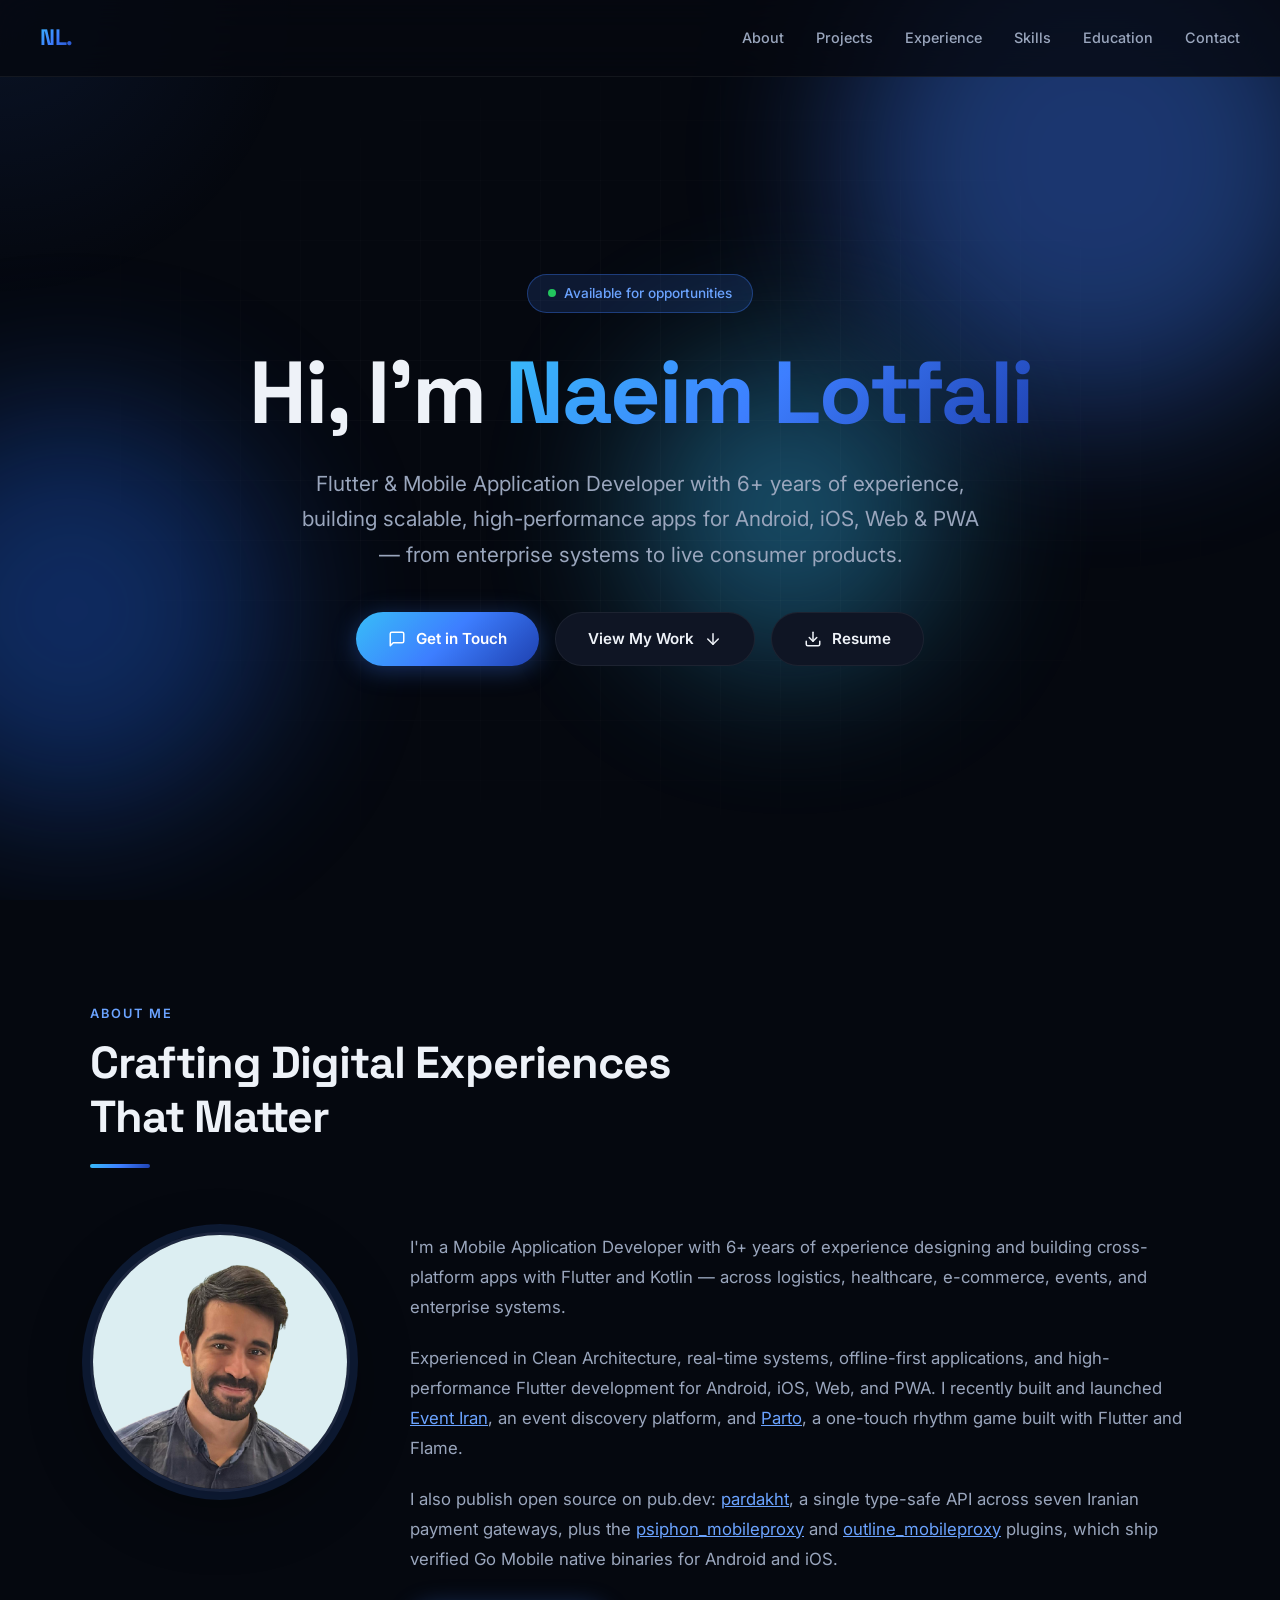
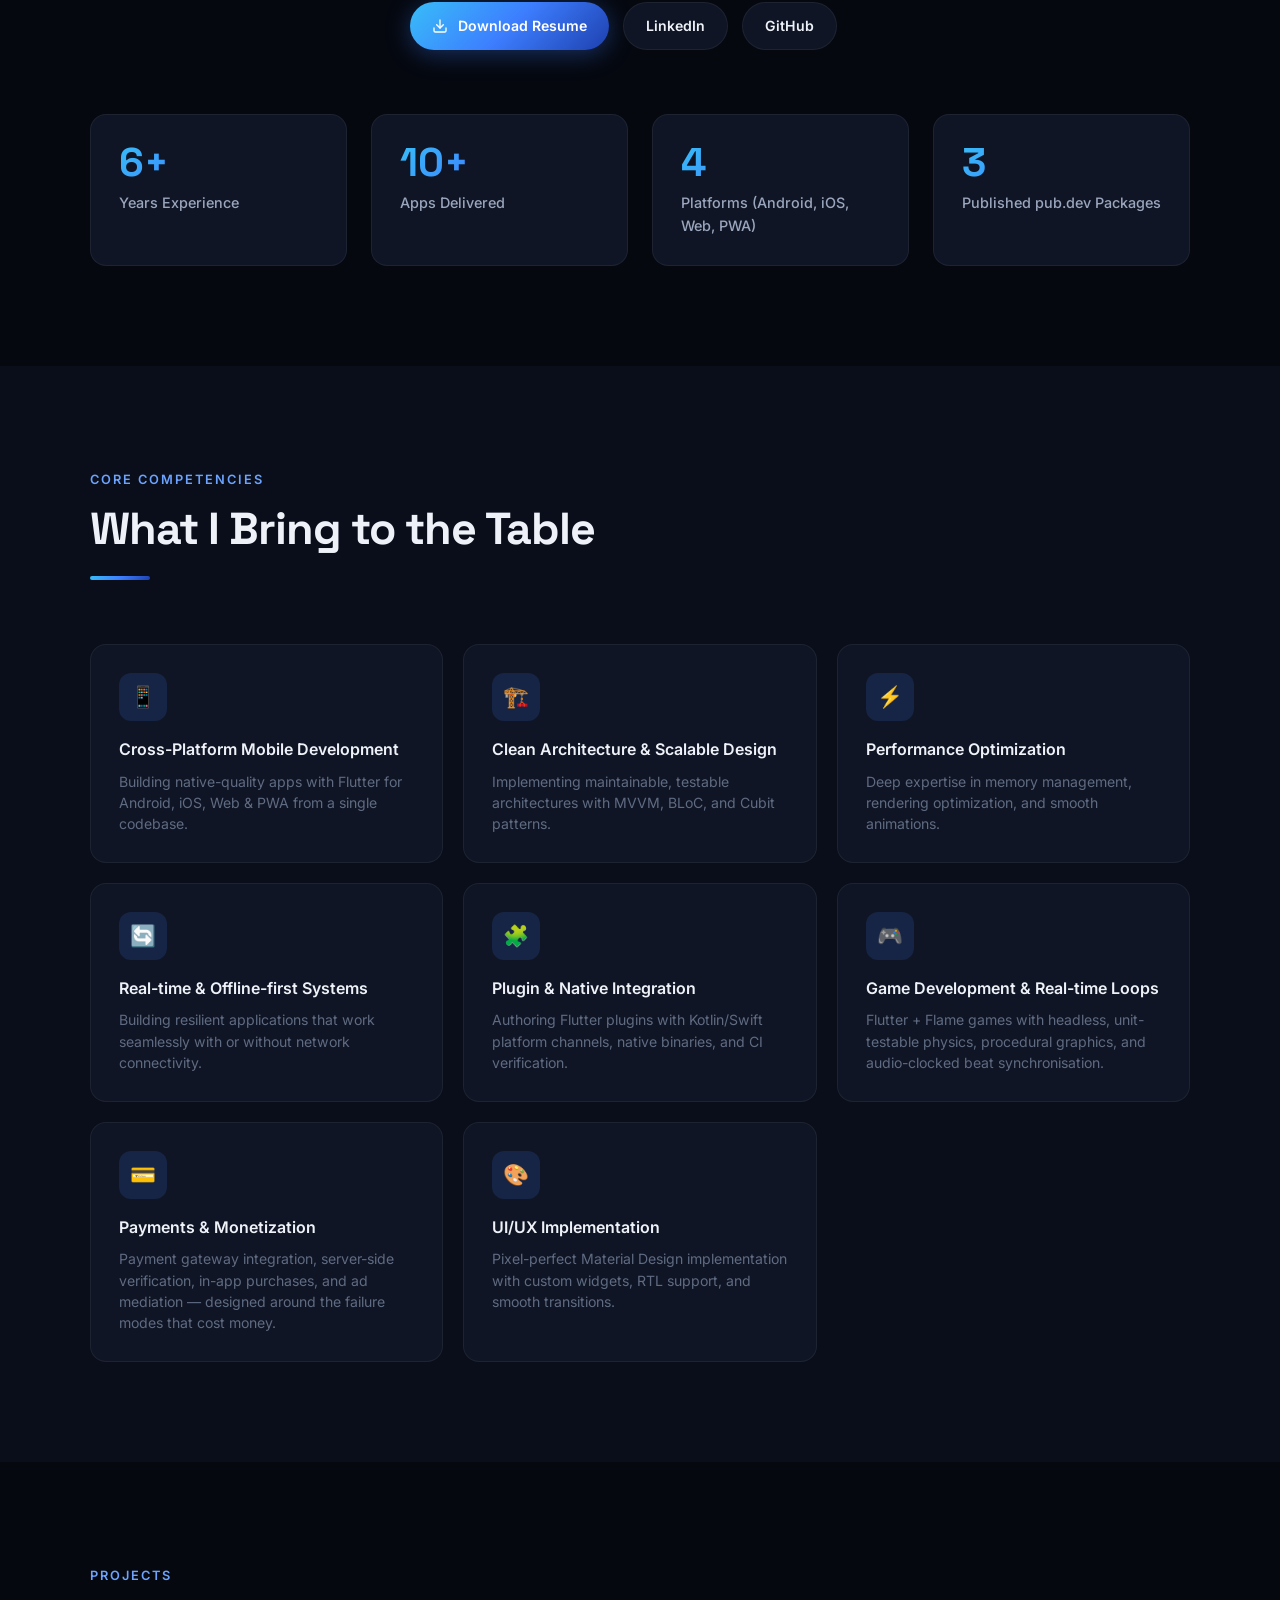
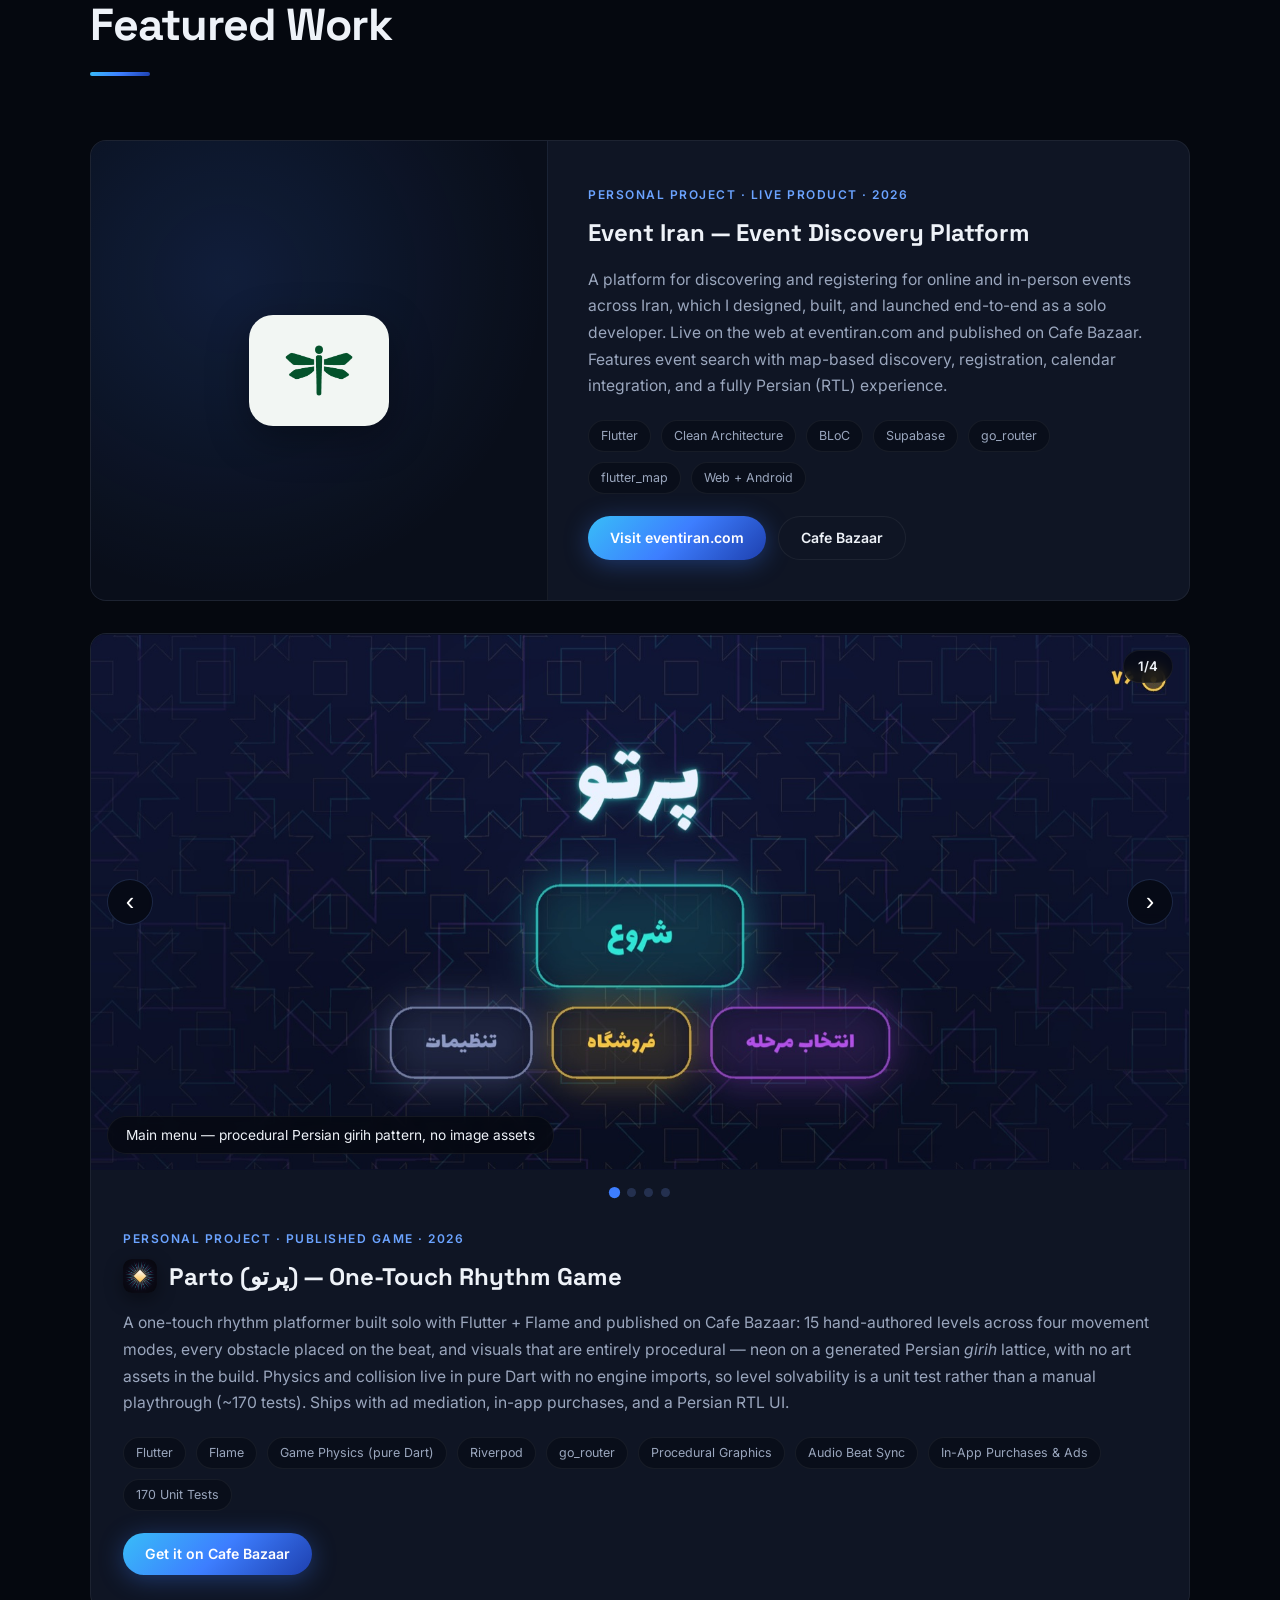
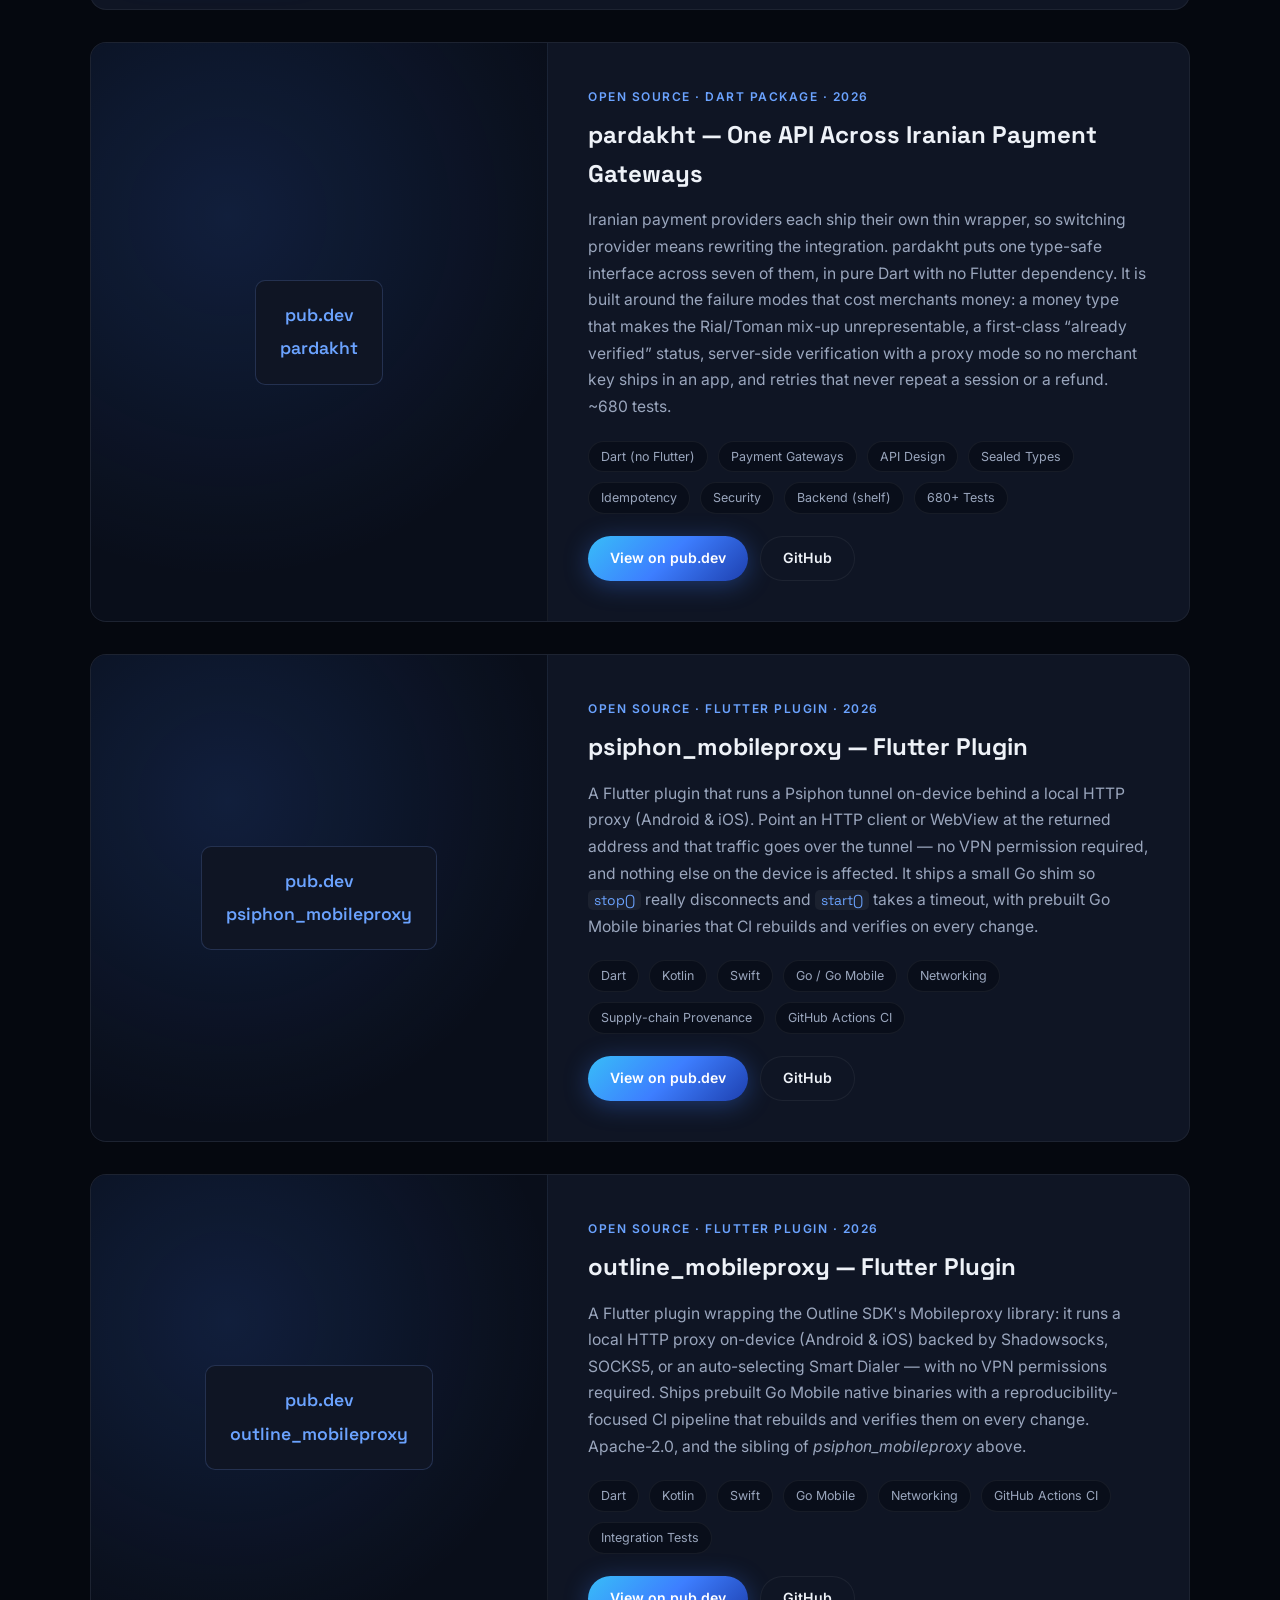
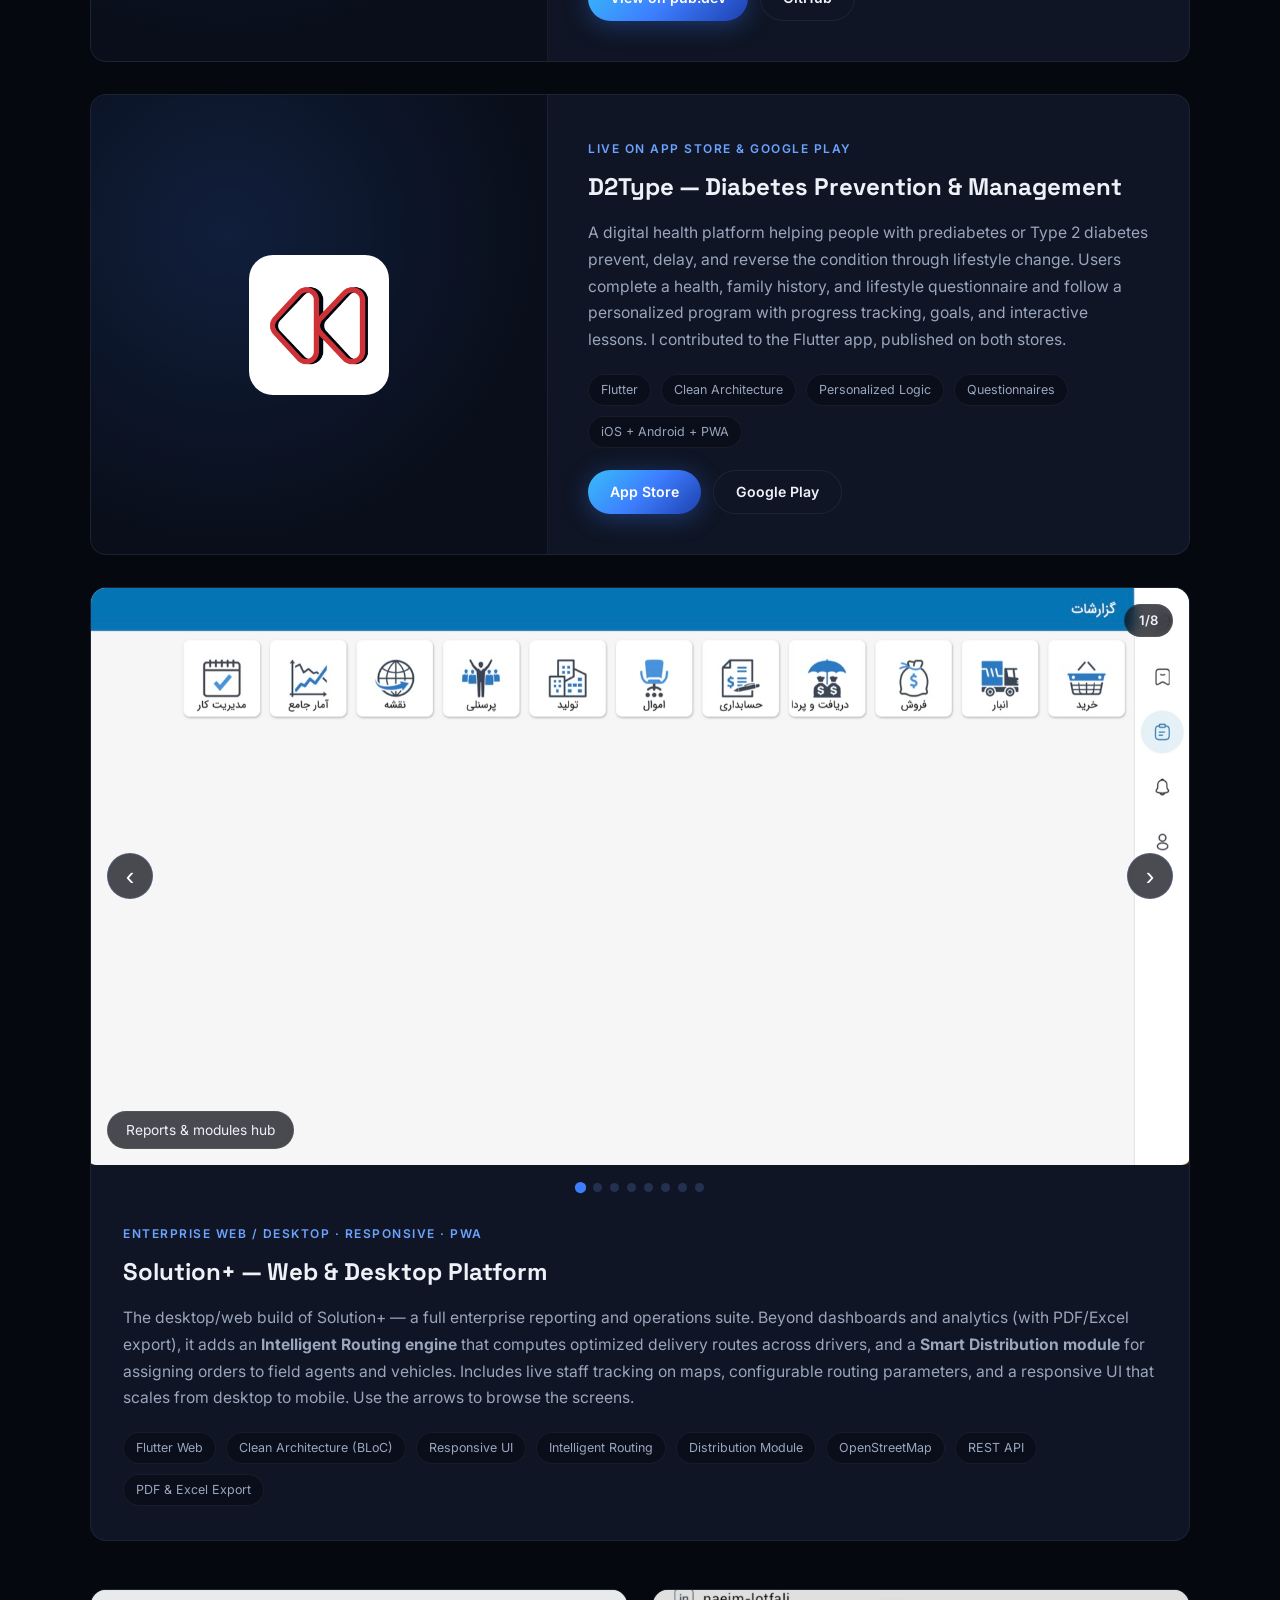
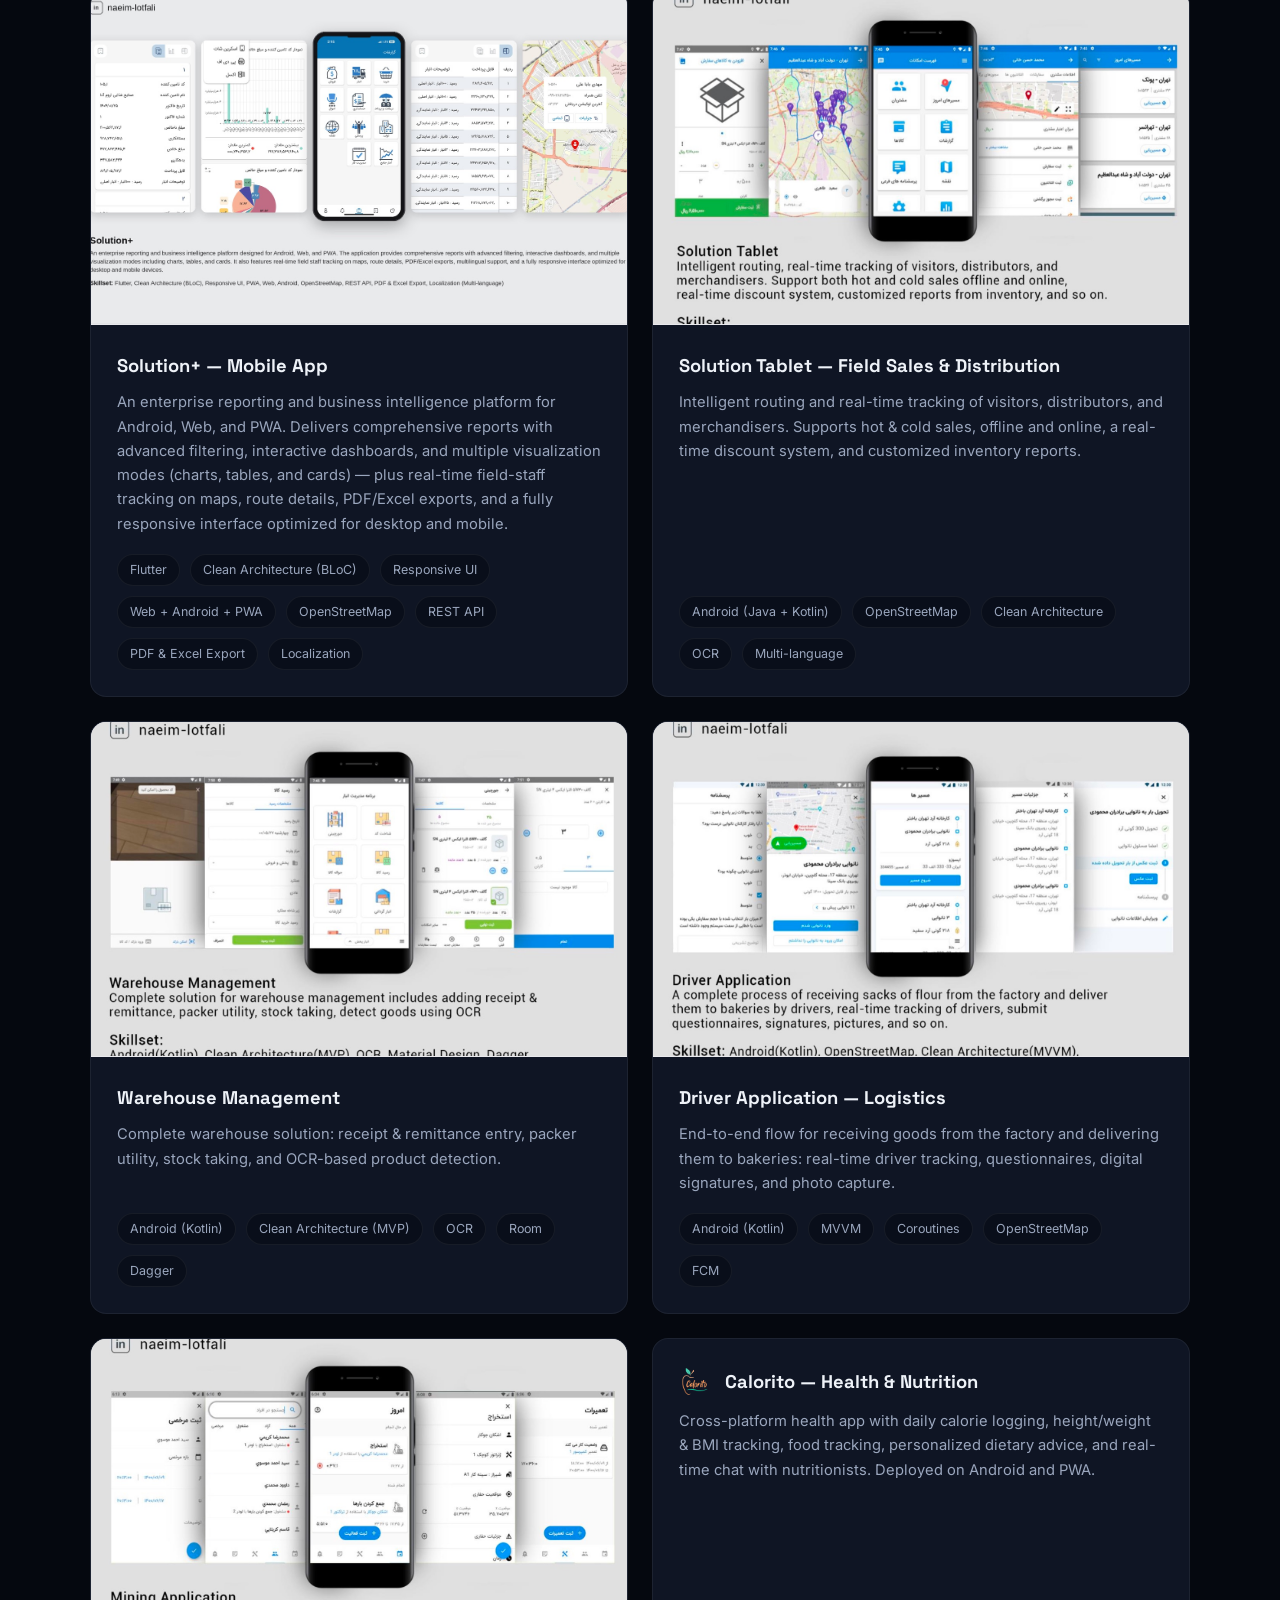
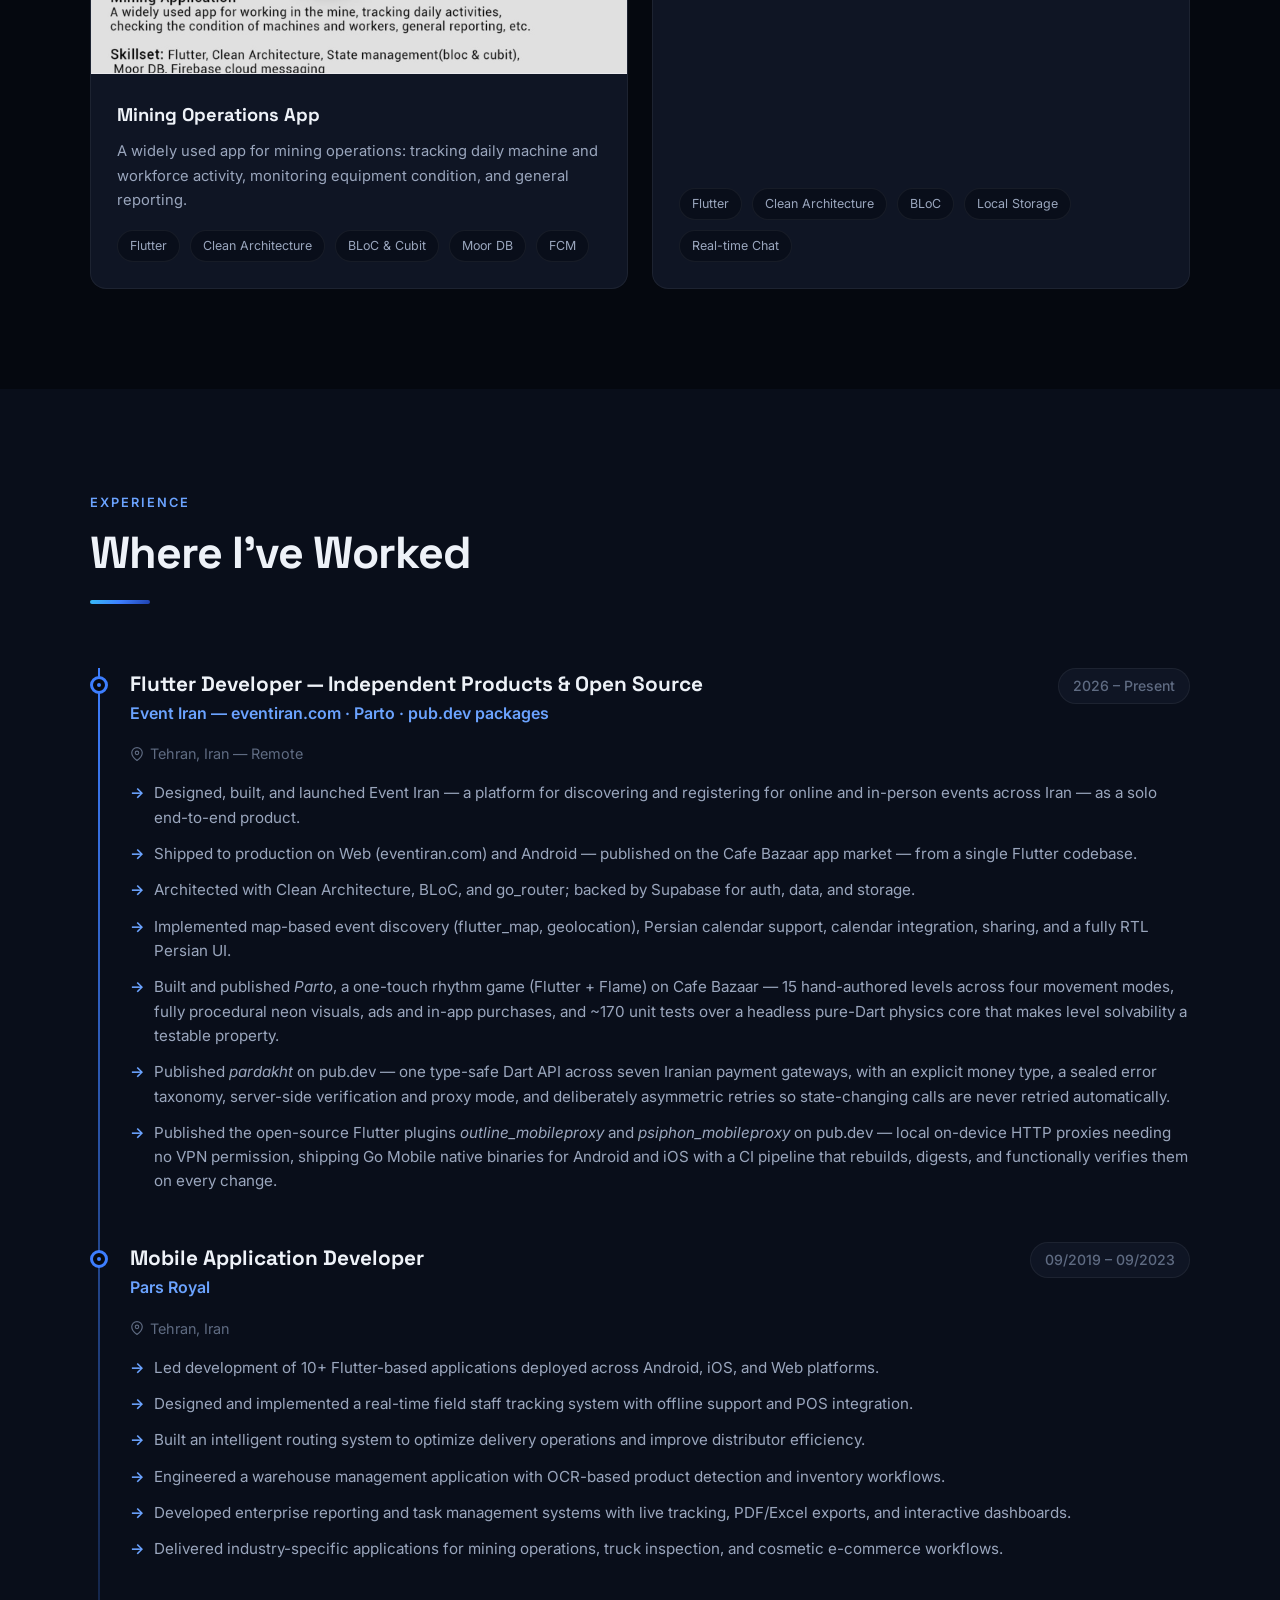
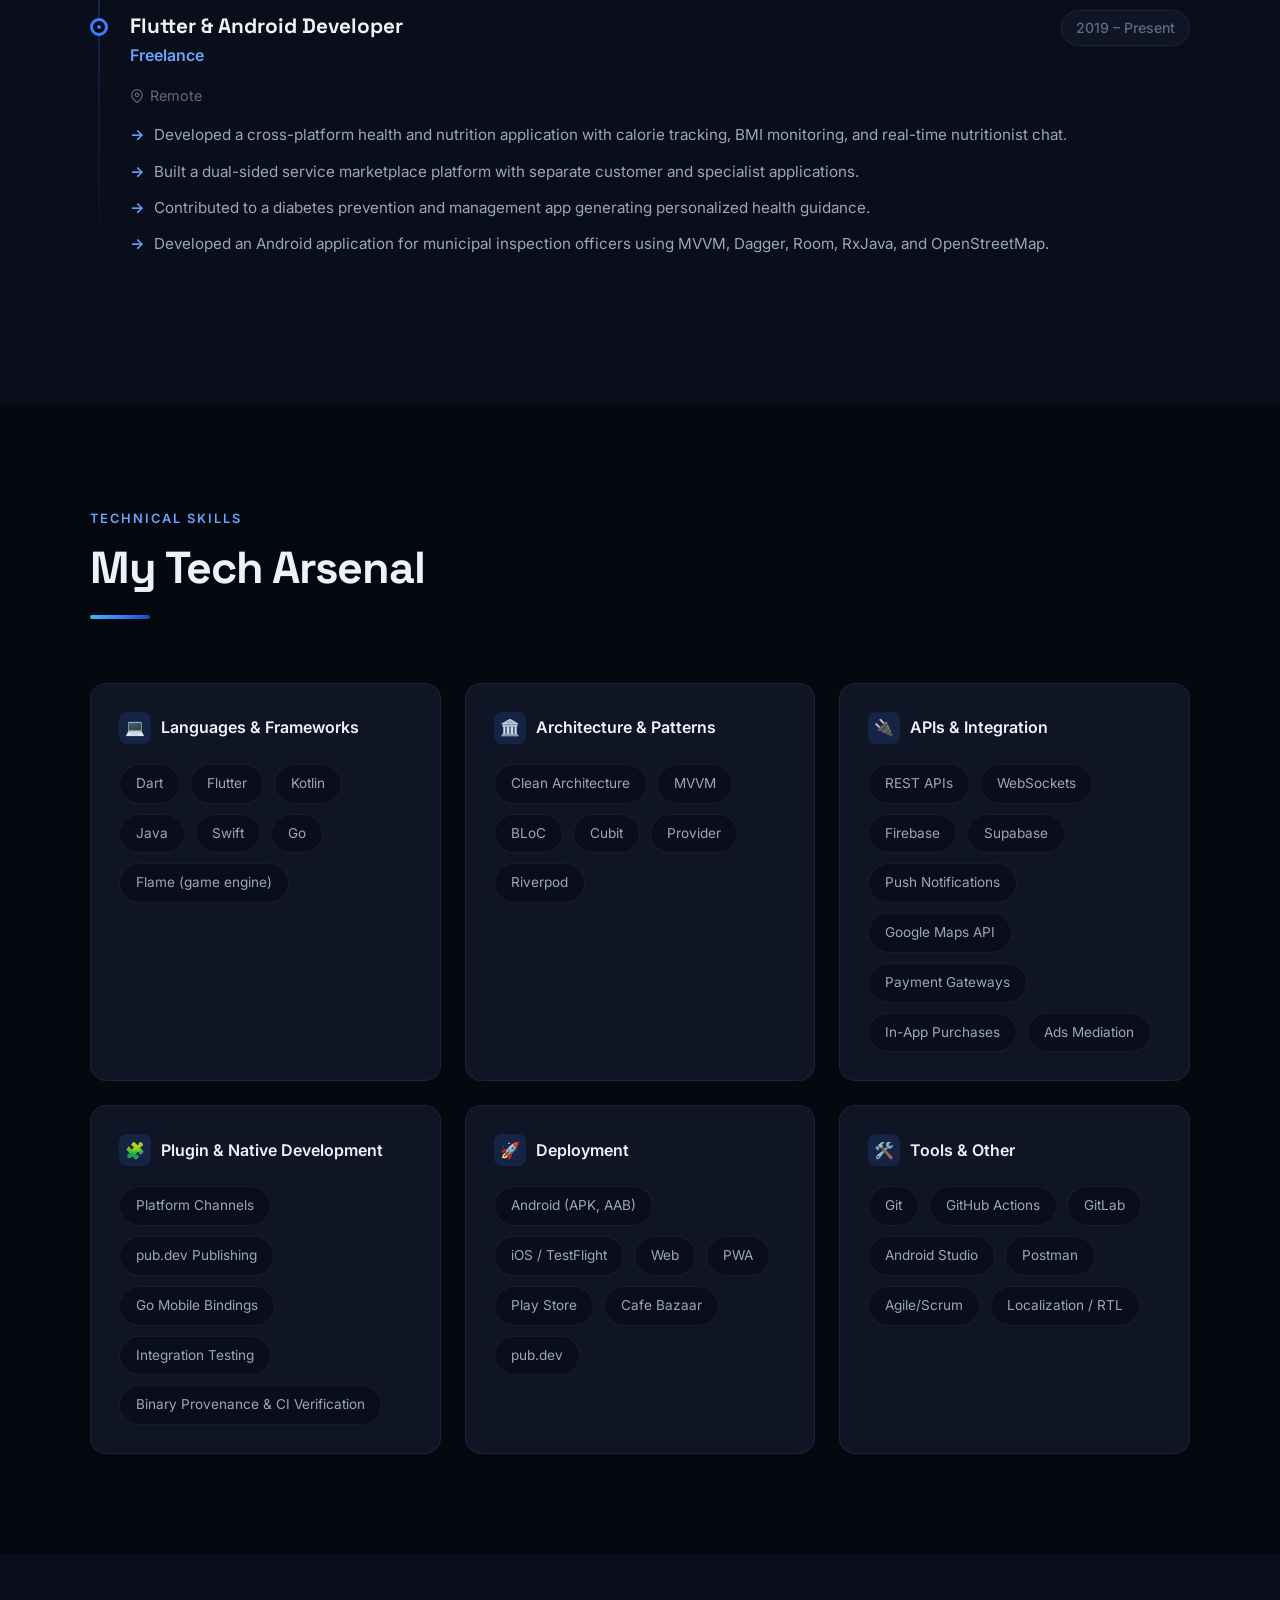
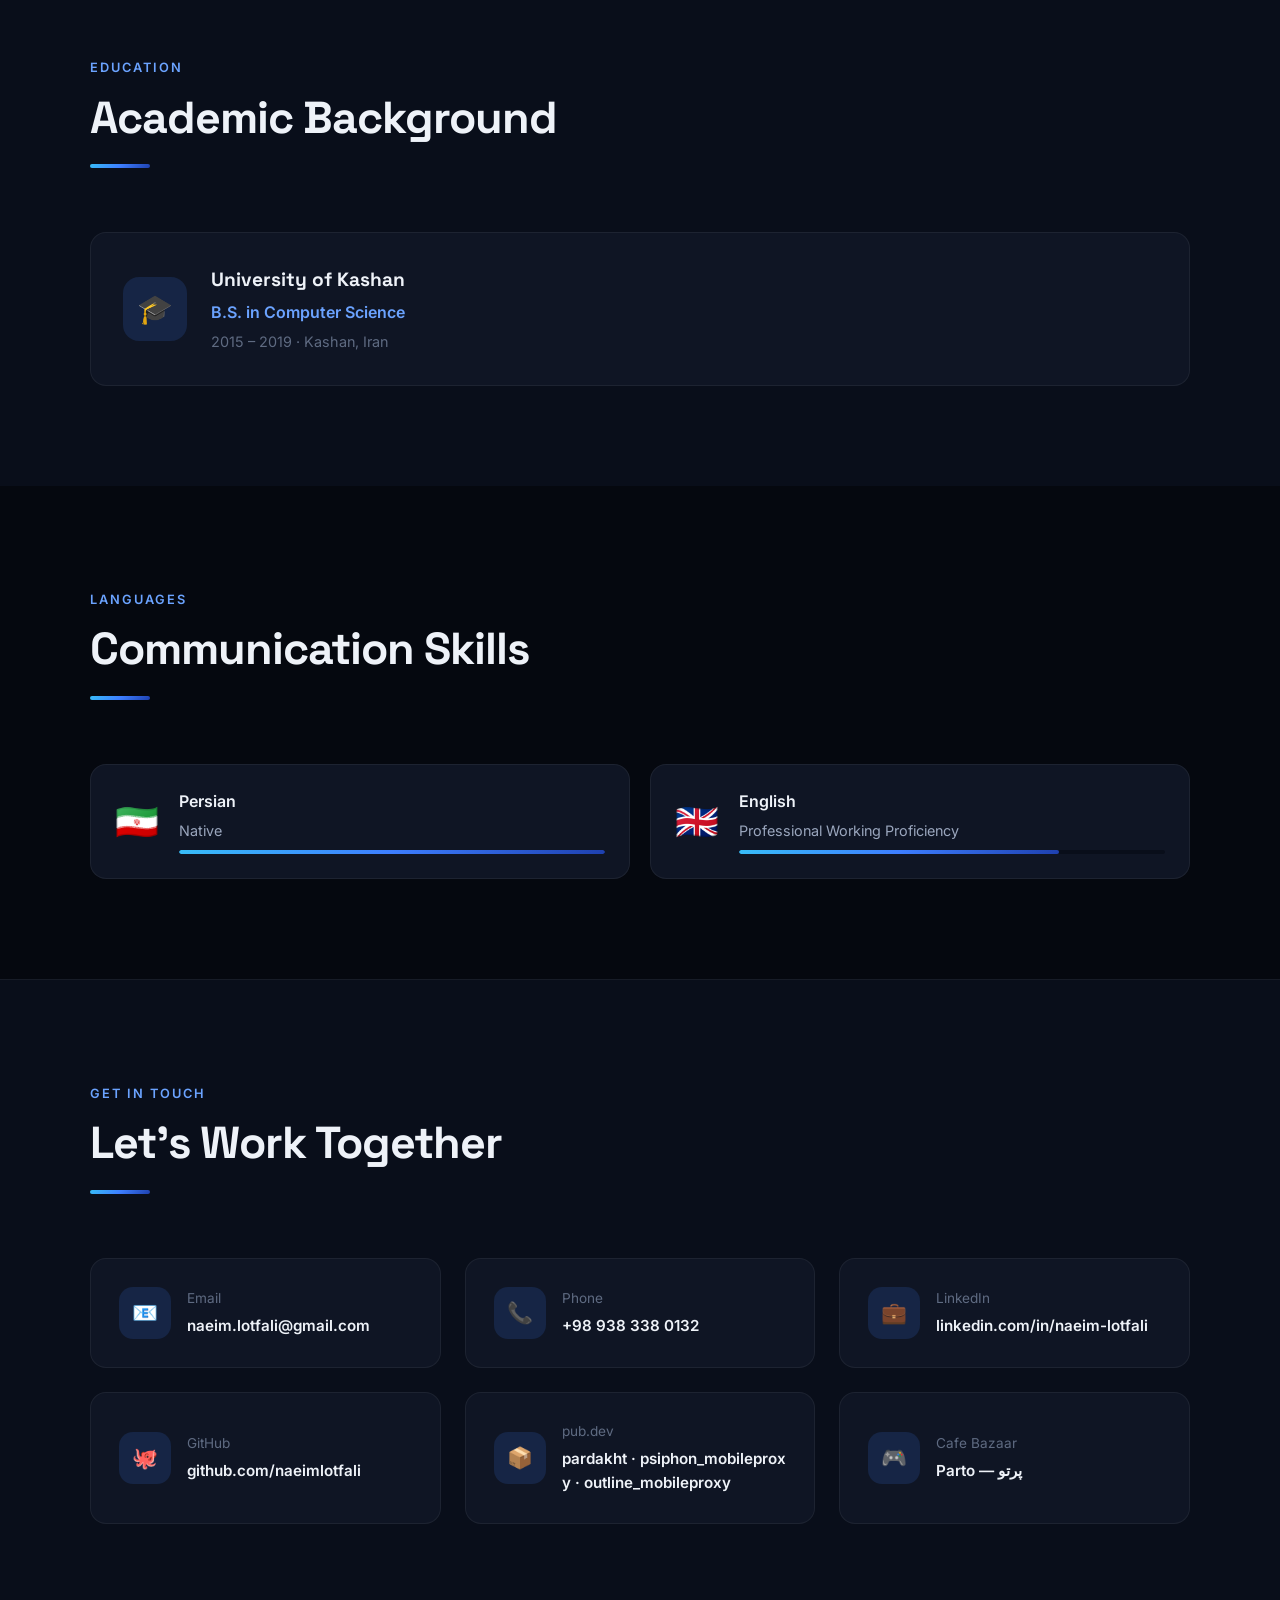
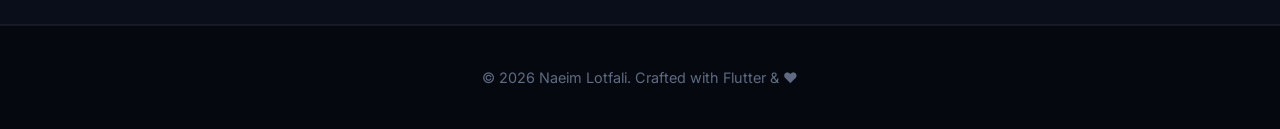
==== commit fb8b9d1e: "Shorten the Parto, pardakht and psiphon descriptions The three new entries ran two to three times lo" ====
--- a/index.html
+++ b/index.html
@@ -253,26 +253,12 @@
                     <span class="project-type">Personal Project · Published Game · 2026</span>
                     <h3><img class="project-icon" src="assets/images/parto_icon.png" alt="Parto app icon">Parto (پرتو) — One-Touch Rhythm Game</h3>
                     <p>
-                        A one-touch rhythm platformer built solo with <strong>Flutter + Flame</strong> and published on
-                        Cafe Bazaar. Fifteen hand-authored levels (~27 minutes of play) across four movement modes —
-                        jump, fly, gravity flip, and wave — every obstacle placed on the beat. The entire visual
-                        identity is <strong>procedural</strong>: neon on a generated Persian <em>girih</em> lattice,
-                        with no bitmap art assets in the build at all.
-                    </p>
-                    <p>
-                        The engineering bet was to keep physics and collision in <strong>pure Dart with no Flame or
-                        Flutter imports</strong>, so &ldquo;is this section actually clearable?&rdquo; is a unit test
-                        rather than a manual playthrough. Levels are authored in beats and compiled to JSON by a build
-                        script that <em>validates</em> them — it refuses to emit a level with an impassable gap, a coin
-                        inside a wall or beyond jump reach, or a block taller than the apex of the small jump, which is
-                        1.54 tiles rather than 2.29 and impossible to catch by eye. Backed by ~170 unit tests over a
-                        ~10.8k-line codebase.
-                    </p>
-                    <p>
-                        It also ships the full production surface: Tapsell rewarded &amp; interstitial ads behind a
-                        tested frequency policy (never after a death), Poolakey in-app purchases, audio-clocked beat
-                        sync via ExoPlayer positions, haptics, persistent progress, a Persian RTL UI with Persian
-                        numerals, and a signed release pipeline.
+                        A one-touch rhythm platformer built solo with Flutter + Flame and published on Cafe Bazaar:
+                        15 hand-authored levels across four movement modes, every obstacle placed on the beat, and
+                        visuals that are entirely procedural — neon on a generated Persian <em>girih</em> lattice, with
+                        no art assets in the build. Physics and collision live in pure Dart with no engine imports, so
+                        level solvability is a unit test rather than a manual playthrough (~170 tests). Ships with ad
+                        mediation, in-app purchases, and a Persian RTL UI.
                     </p>
                     <div class="skill-tags">
                         <span class="skill-tag sm">Flutter</span>
@@ -282,8 +268,7 @@
                         <span class="skill-tag sm">go_router</span>
                         <span class="skill-tag sm">Procedural Graphics</span>
                         <span class="skill-tag sm">Audio Beat Sync</span>
-                        <span class="skill-tag sm">In-App Purchases</span>
-                        <span class="skill-tag sm">Ads Mediation</span>
+                        <span class="skill-tag sm">In-App Purchases &amp; Ads</span>
                         <span class="skill-tag sm">170 Unit Tests</span>
                     </div>
                     <div class="project-links">
@@ -303,68 +288,12 @@
                     <span class="project-type">Open Source · Dart Package · 2026</span>
                     <h3>pardakht — One API Across Iranian Payment Gateways</h3>
                     <p>
-                        Every Iranian payment provider ships, at best, a thin single-gateway wrapper — so changing
-                        provider means rewriting the integration. <strong>pardakht</strong> puts one type-safe
-                        interface, one error taxonomy and one money type in front of all of them. It is
-                        <strong>pure Dart with no Flutter dependency</strong>, so the same code runs in a
-                        <code>shelf</code> backend, a CLI, and a Flutter app. Seven gateways ship today: Zarinpal,
-                        Zibal, IDPay, PayPing, Pay.ir, Vandar and IranDargah.
-                    </p>
-                    <p>
-                        The package is built around the failure modes that actually cost merchants money:
-                    </p>
-                    <ul class="feature-list">
-                        <li>
-                            <strong>Units that can't be confused.</strong> Some gateways take Rial, some take Toman, and
-                            one Toman is ten Rial — passing a bare <code>int</code> is how a customer gets charged ten
-                            times the price. A <code>Money</code> type makes the mistake unrepresentable; each adapter
-                            declares its native unit and converts internally, and any conversion that would round is a
-                            thrown error, not a silent adjustment.
-                        </li>
-                        <li>
-                            <strong>&ldquo;Already verified&rdquo; is a success, not a failure.</strong> Verifying twice
-                            is normal — the payer refreshes the callback, a request times out and retries, two callbacks
-                            race. Zarinpal answers <code>100</code> then <code>101</code>; Zibal <code>100</code> then
-                            <code>201</code>; PayPing HTTP <code>200</code> then <code>409</code>; Pay.ir returns the
-                            repeat as <code>errorCode: -6</code> through the same channel a genuine rejection uses. Every
-                            provider encodes the same fact differently, and code that recognises only the first shape
-                            refunds real payments. A dedicated <code>alreadyVerified</code> status makes that
-                            impossible to miss.
-                        </li>
-                        <li>
-                            <strong>Asymmetric retries as a safety property.</strong> <code>verify</code> and
-                            <code>inquire</code> retry on transport failures with exponential backoff and jitter;
-                            <code>createSession</code> and <code>refund</code> are <em>never</em> retried automatically,
-                            whatever the policy says — a request that failed in transit may still have been processed,
-                            and a retried refund pays the customer twice.
-                        </li>
-                        <li>
-                            <strong>Verification belongs on a server.</strong> A merchant key compiled into an APK is
-                            not secret. Proxy mode (<code>PaymentGateway.remote</code>) lets mobile and web clients call
-                            your own backend instead of the provider, holding no credential and — just as importantly —
-                            no say in what an order costs.
-                        </li>
-                        <li>
-                            <strong>A sealed error hierarchy.</strong> Every failure is a <code>PaymentException</code>,
-                            so a <code>switch</code> over it is checked for exhaustiveness at compile time. Provider
-                            codes are normalised while the original code and Persian message are preserved; payer-facing
-                            wording comes from an injectable resolver shipping English and Persian maps.
-                        </li>
-                        <li>
-                            <strong>Logging that can't leak.</strong> Silent by default; when a logger is attached,
-                            credentials are redacted by exact value — each credential type declares its own secrets, so
-                            redaction never depends on guessing field names — with card numbers, national IDs, IBANs and
-                            auth headers masked by pattern as a second layer.
-                        </li>
-                    </ul>
-                    <p>
-                        Every capability in the support matrix is filled in only once confirmed against the provider's
-                        own documentation and pinned by a test, with a per-gateway spec citing a URL and retrieval date
-                        for each claim — and adapters that couldn't be verified live say so explicitly rather than
-                        implying confidence they don't have. That discipline caught a real bug before release: an
-                        adapter written against a stale community docs mirror was pointed at Vandar's dead
-                        <code>v3</code> endpoints, found and fixed by checking the vendor's current API. ~7.3k lines,
-                        ~680 tests across 40 test files.
+                        Iranian payment providers each ship their own thin wrapper, so switching provider means
+                        rewriting the integration. pardakht puts one type-safe interface across seven of them, in pure
+                        Dart with no Flutter dependency. It is built around the failure modes that cost merchants
+                        money: a money type that makes the Rial/Toman mix-up unrepresentable, a first-class
+                        &ldquo;already verified&rdquo; status, server-side verification with a proxy mode so no
+                        merchant key ships in an app, and retries that never repeat a session or a refund. ~680 tests.
                     </p>
                     <div class="skill-tags">
                         <span class="skill-tag sm">Dart (no Flutter)</span>
@@ -394,24 +323,11 @@
                     <span class="project-type">Open Source · Flutter Plugin · 2026</span>
                     <h3>psiphon_mobileproxy — Flutter Plugin</h3>
                     <p>
-                        A Flutter plugin that runs a Psiphon tunnel on-device and puts a local HTTP CONNECT proxy in
-                        front of it, on Android and iOS. Point an HTTP client, gRPC channel, or WebView at the returned
-                        local address and that traffic goes over the tunnel — <strong>with no VPN permission</strong>,
-                        no <code>VpnService</code> and no <code>NEPacketTunnelProvider</code>, so nothing else on the
-                        device is affected and clients opt in one at a time.
-                    </p>
-                    <p>
-                        Upstream's own bindings expose Psiphon only as a fallback parser on the Smart Dialer, started
-                        with a background context and with no way to shut it down — stopping the proxy would close the
-                        listener and leave the tunnel burning battery and data for the life of the process. This plugin
-                        ships a small, deliberately readable <strong>Go shim</strong> that keeps tunnel and listener as
-                        one unit, so <code>stop()</code> really disconnects and <code>start()</code> can take a timeout.
-                        Prebuilt Android AAR and iOS XCFramework binaries are built with Go Mobile from fully pinned
-                        sources, and CI rebuilds them on every push: it re-derives the recorded source digest, diffs the
-                        generated iOS header byte-for-byte, compares the Android API surface with <code>javap</code>,
-                        runs integration tests on a real emulator and simulator, and publishes the fresh artifacts for
-                        independent comparison. Published separately under GPL-3.0 precisely so its sibling
-                        <em>outline_mobileproxy</em> stays Apache-2.0 and obligation-free.
+                        A Flutter plugin that runs a Psiphon tunnel on-device behind a local HTTP proxy (Android &amp;
+                        iOS). Point an HTTP client or WebView at the returned address and that traffic goes over the
+                        tunnel — no VPN permission required, and nothing else on the device is affected. It ships a
+                        small Go shim so <code>stop()</code> really disconnects and <code>start()</code> takes a
+                        timeout, with prebuilt Go Mobile binaries that CI rebuilds and verifies on every change.
                     </p>
                     <div class="skill-tags">
                         <span class="skill-tag sm">Dart</span>
--- a/css/style.css
+++ b/css/style.css
@@ -669,40 +669,6 @@
     padding: 1px 6px;
 }
 
-/* Detailed bullet list inside a featured project */
-.feature-list {
-    list-style: none;
-    margin: -4px 0 20px;
-    padding: 0;
-    display: grid;
-    gap: 12px;
-}
-
-.feature-list li {
-    position: relative;
-    padding-left: 20px;
-    color: var(--text-secondary);
-    font-size: 0.93rem;
-    line-height: 1.7;
-}
-
-.feature-list li::before {
-    content: '';
-    position: absolute;
-    left: 0;
-    top: 0.66em;
-    width: 7px;
-    height: 7px;
-    border-radius: 2px;
-    background: var(--accent-light);
-    transform: rotate(45deg);
-}
-
-.feature-list strong {
-    color: var(--text-primary);
-    font-weight: 600;
-}
-
 .project-links {
     display: flex;
     gap: 12px;
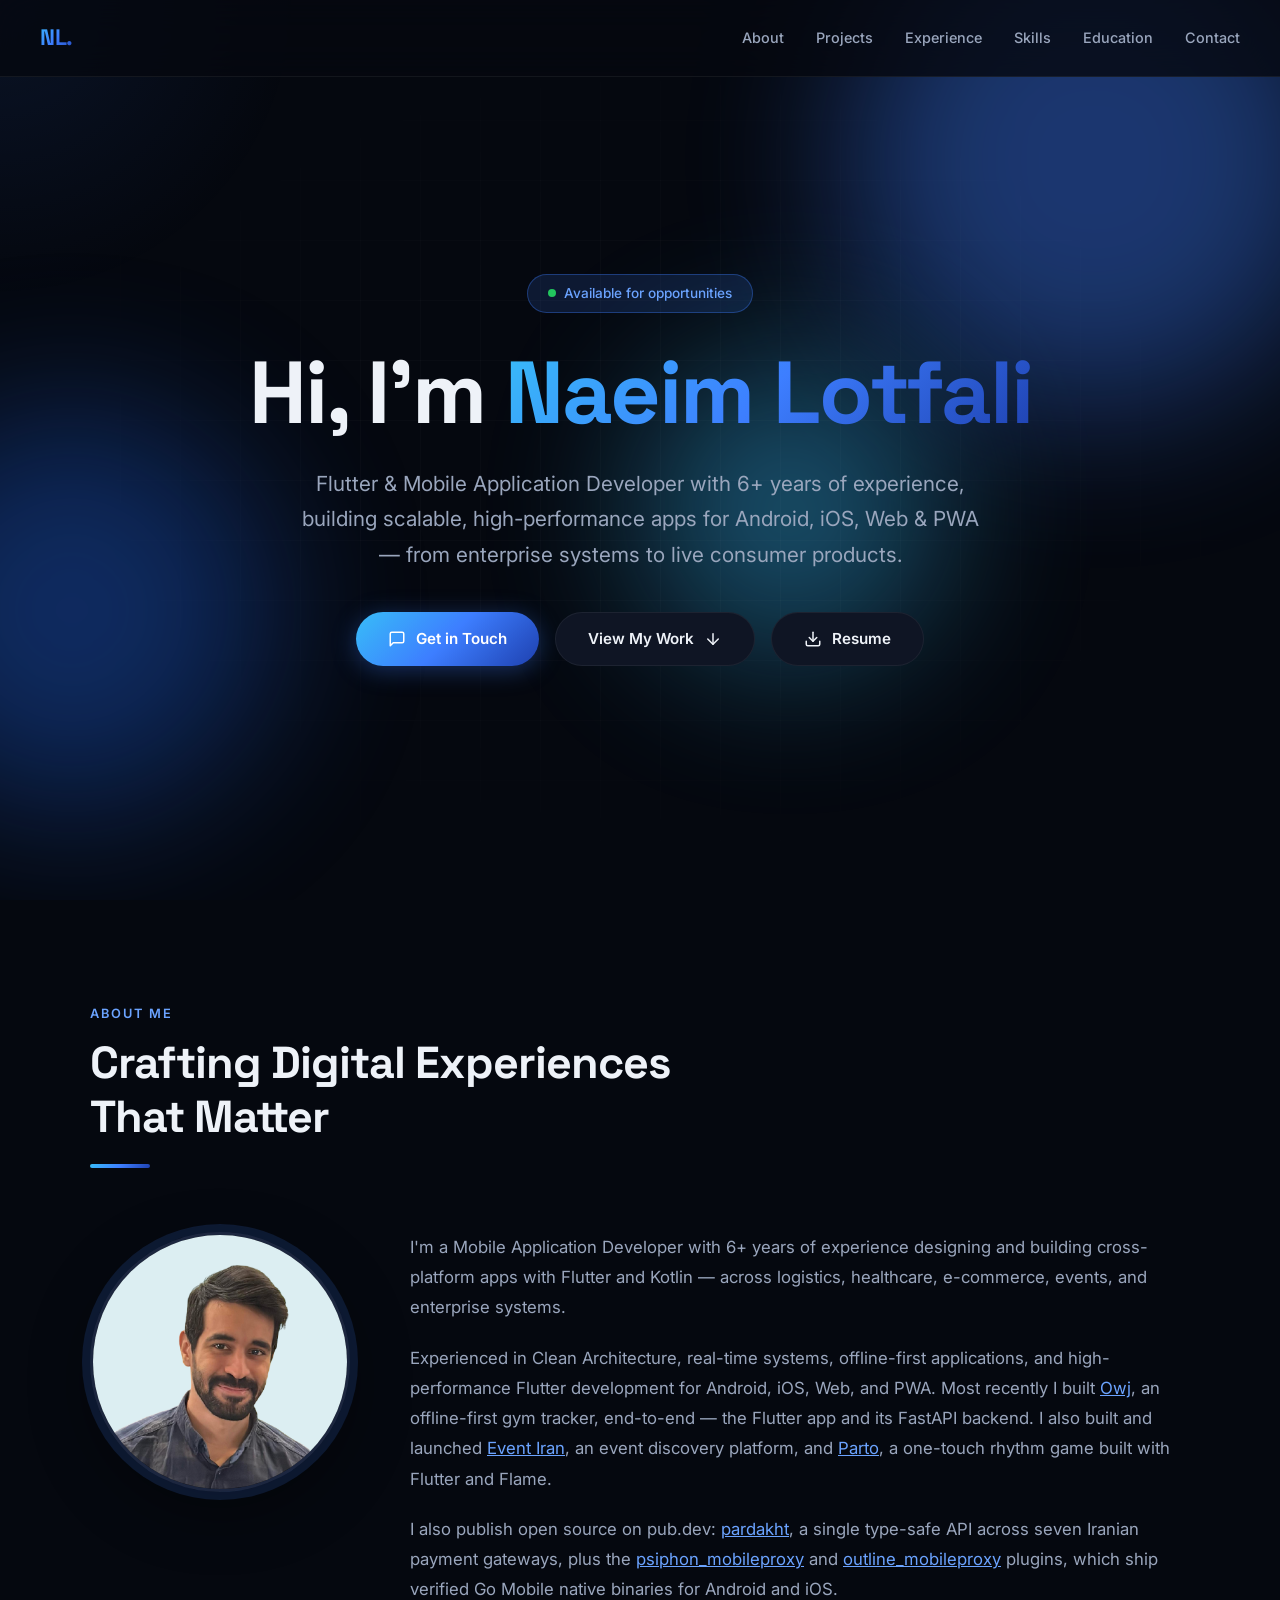
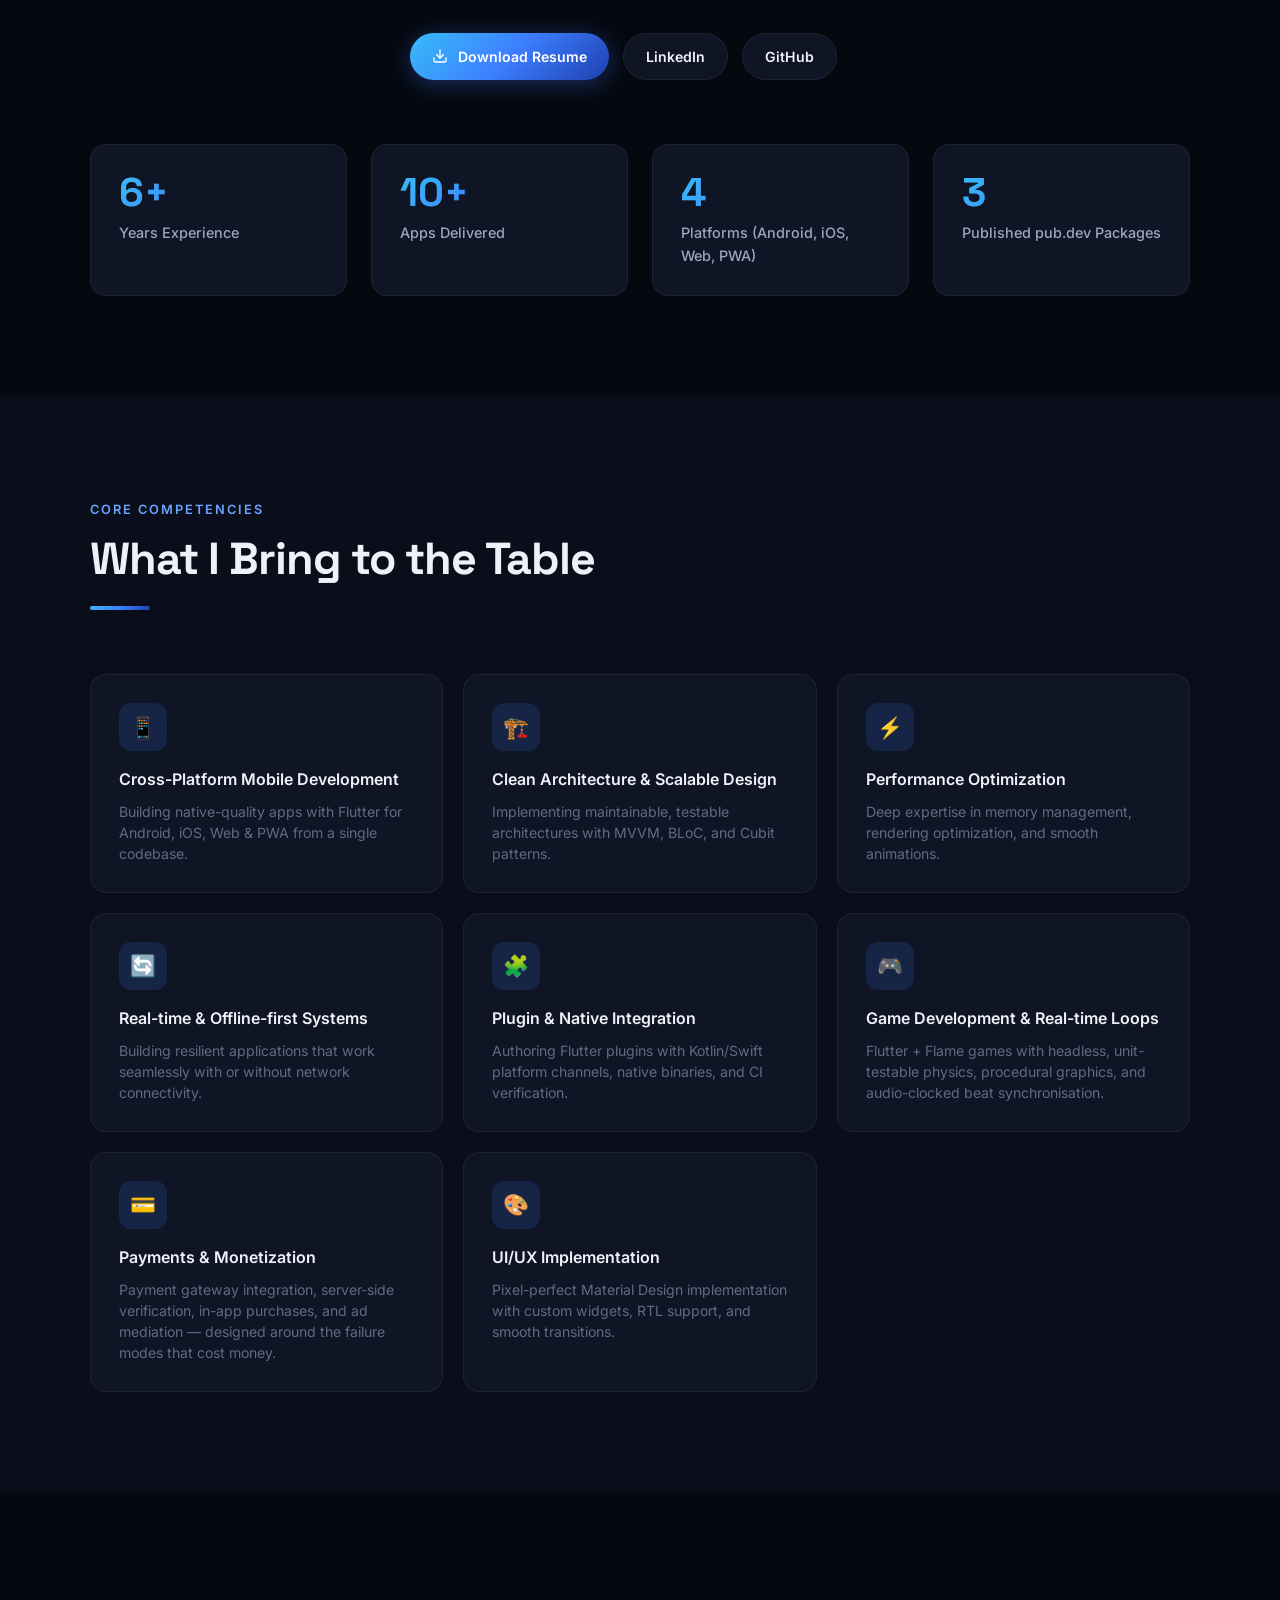
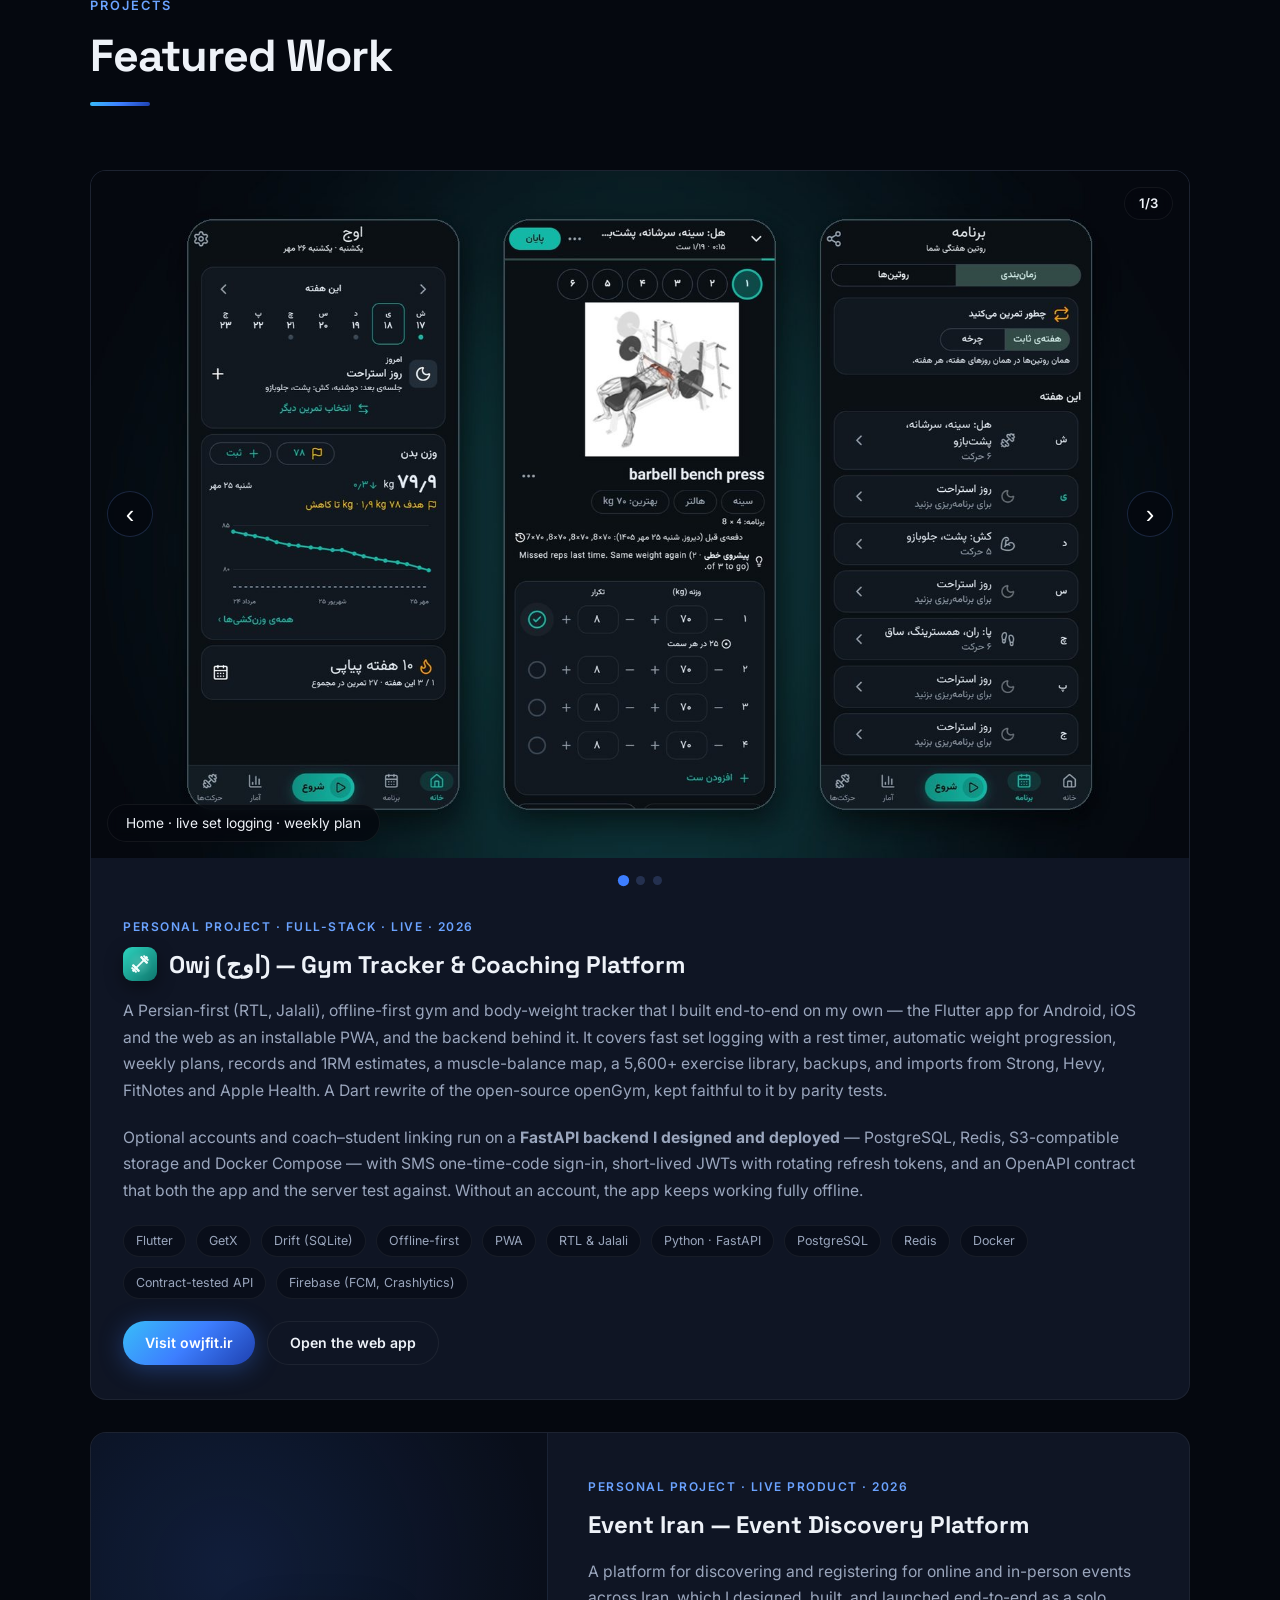
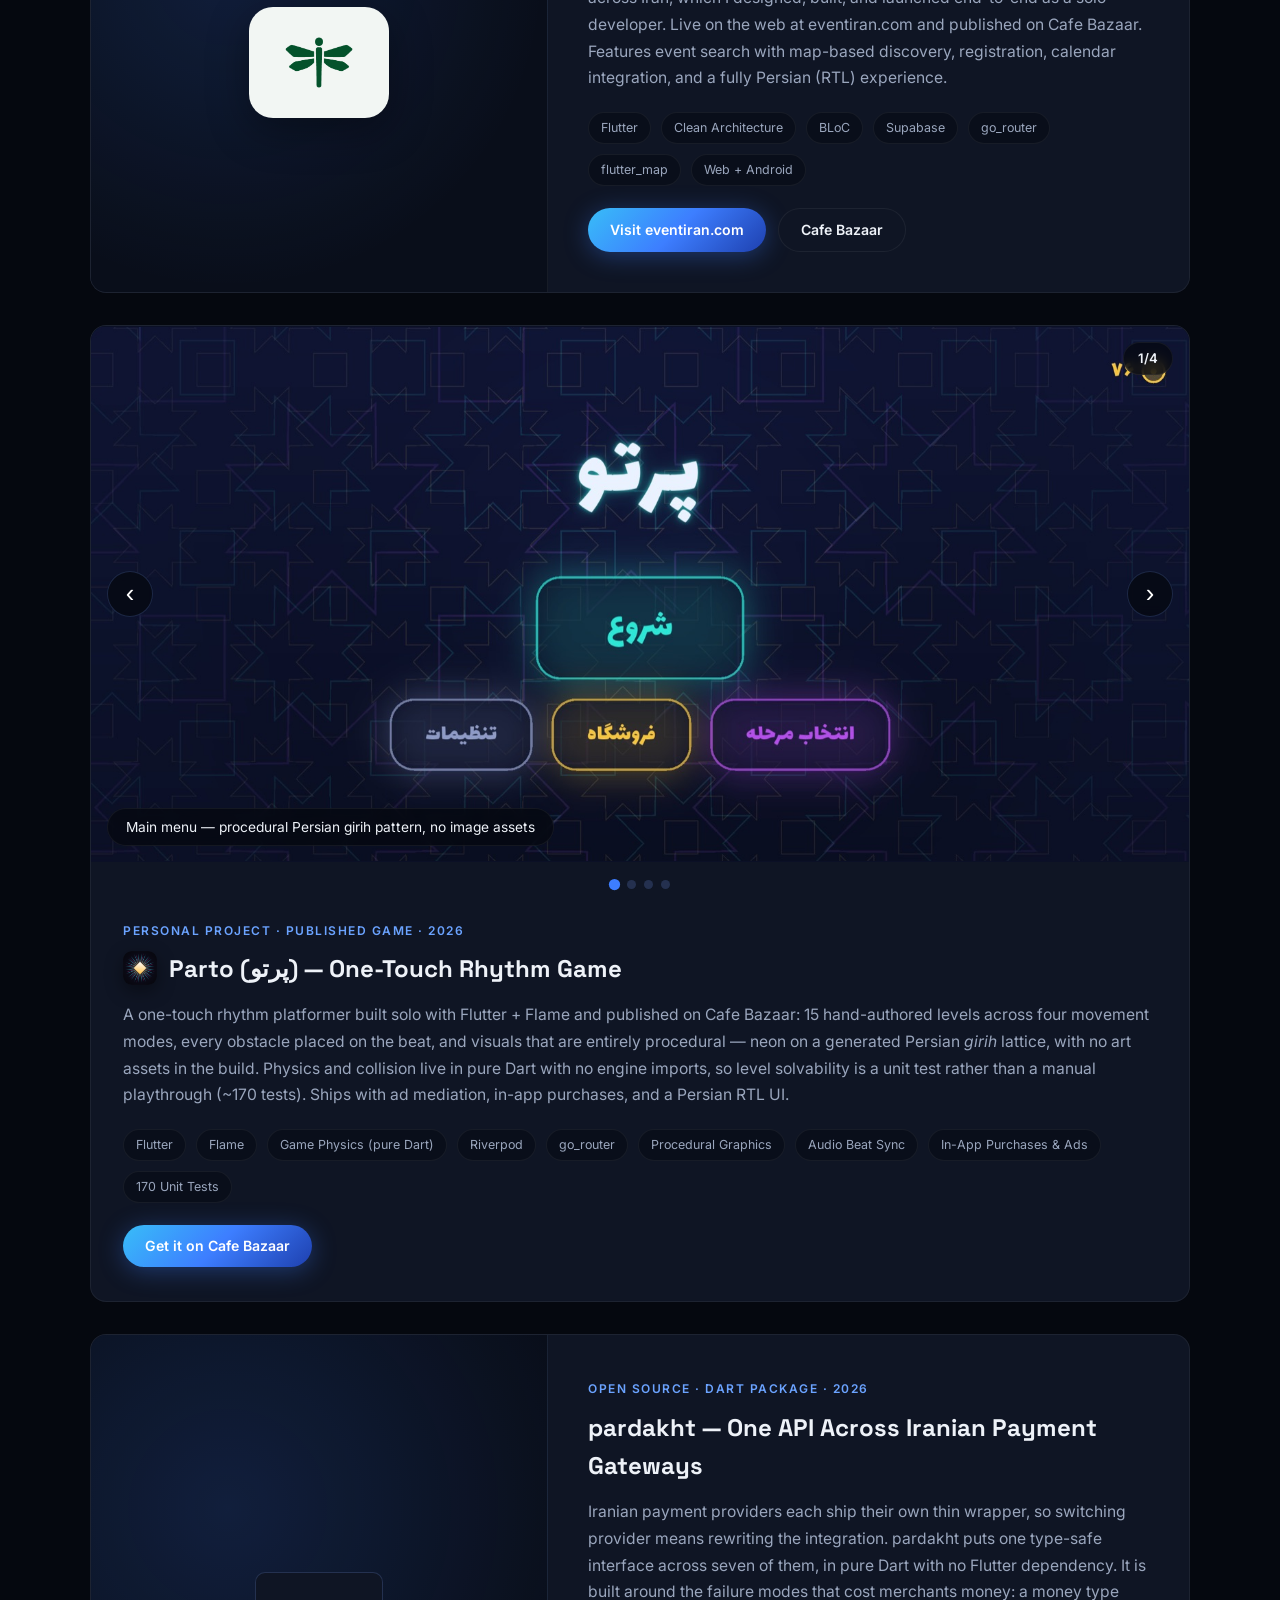
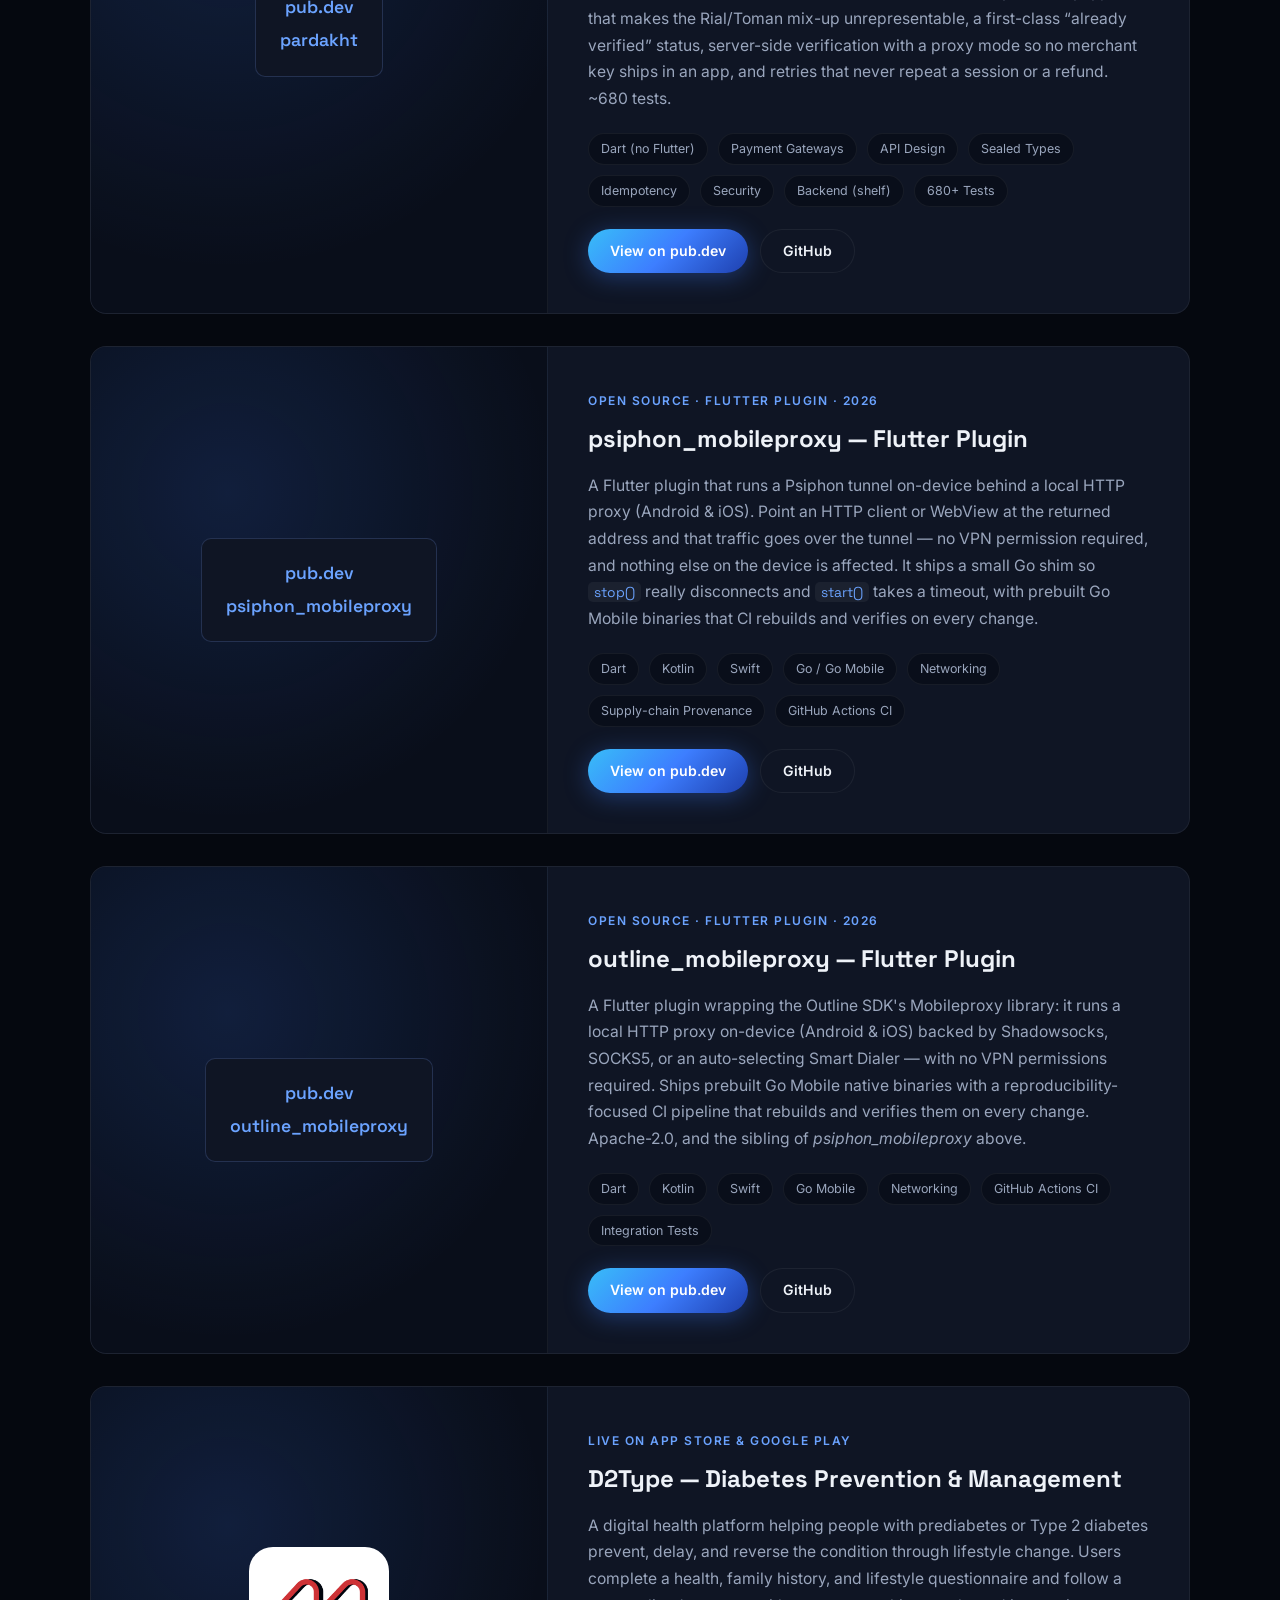
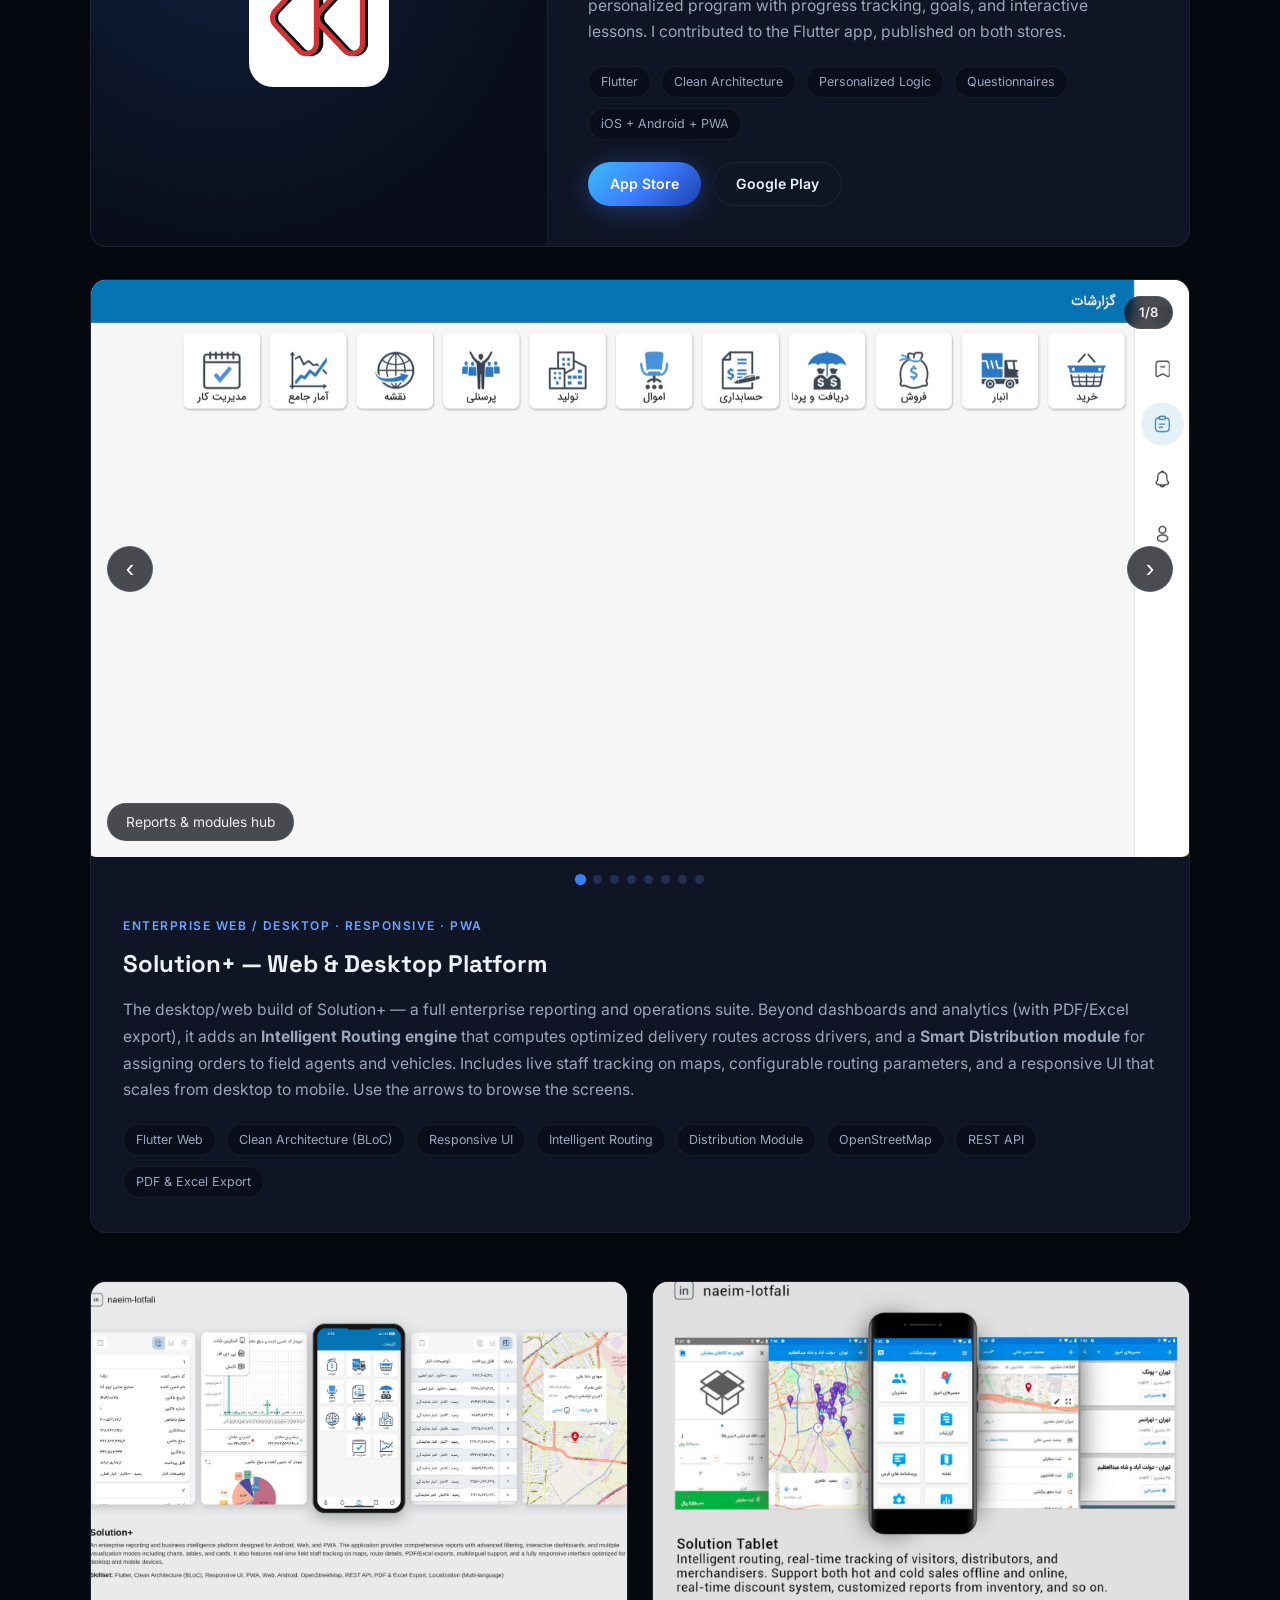
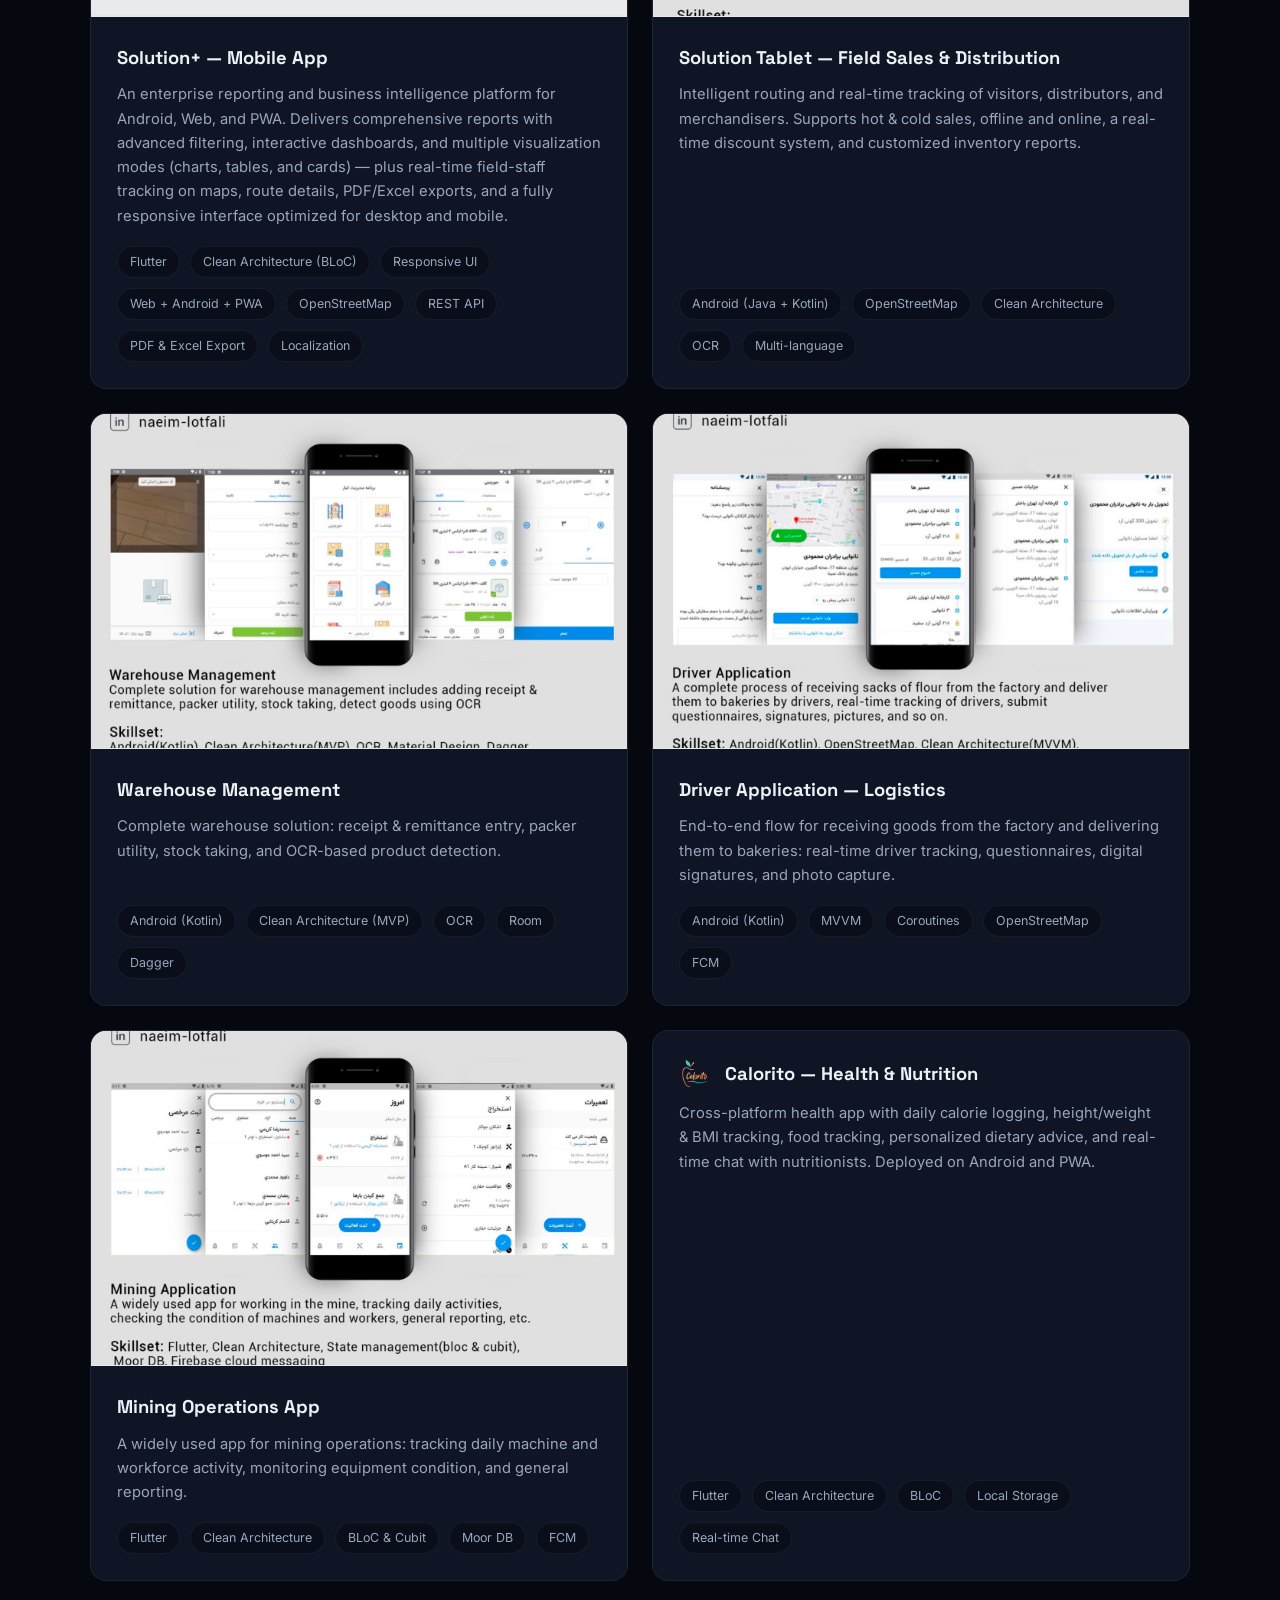
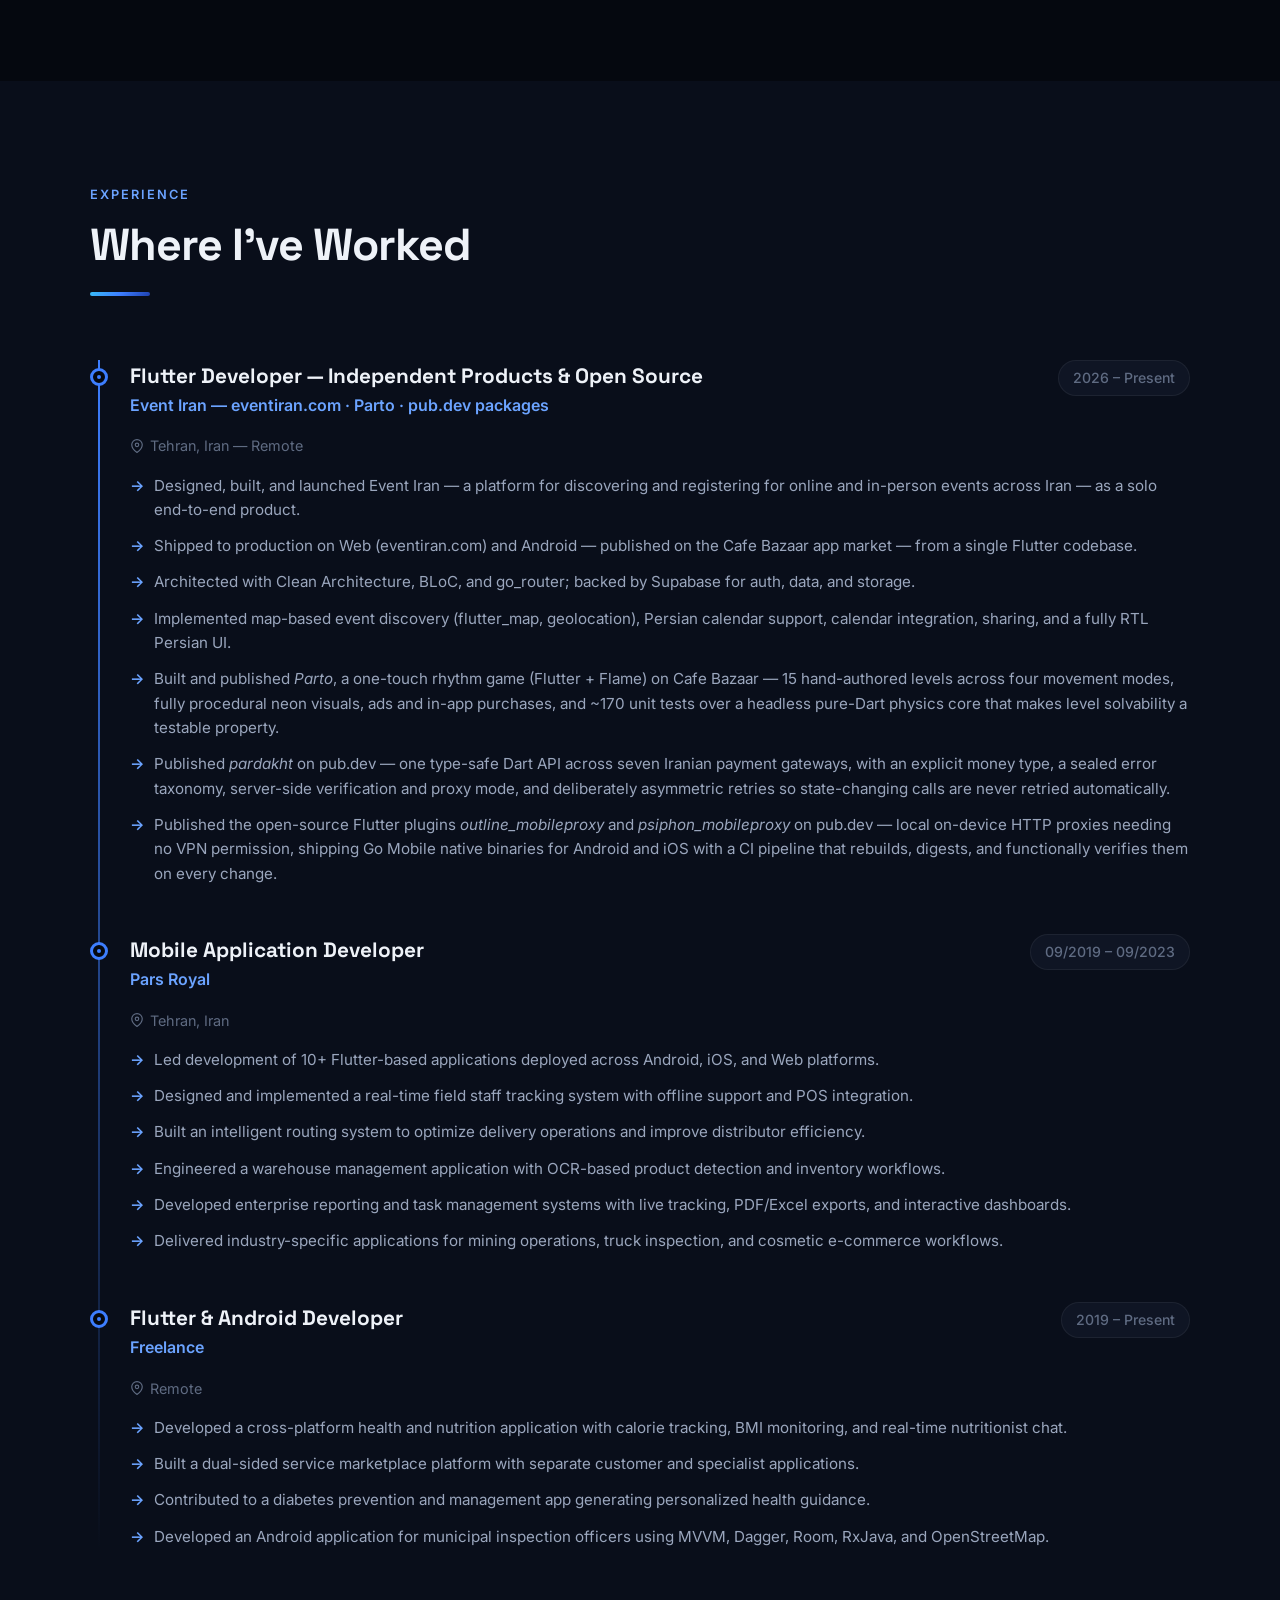
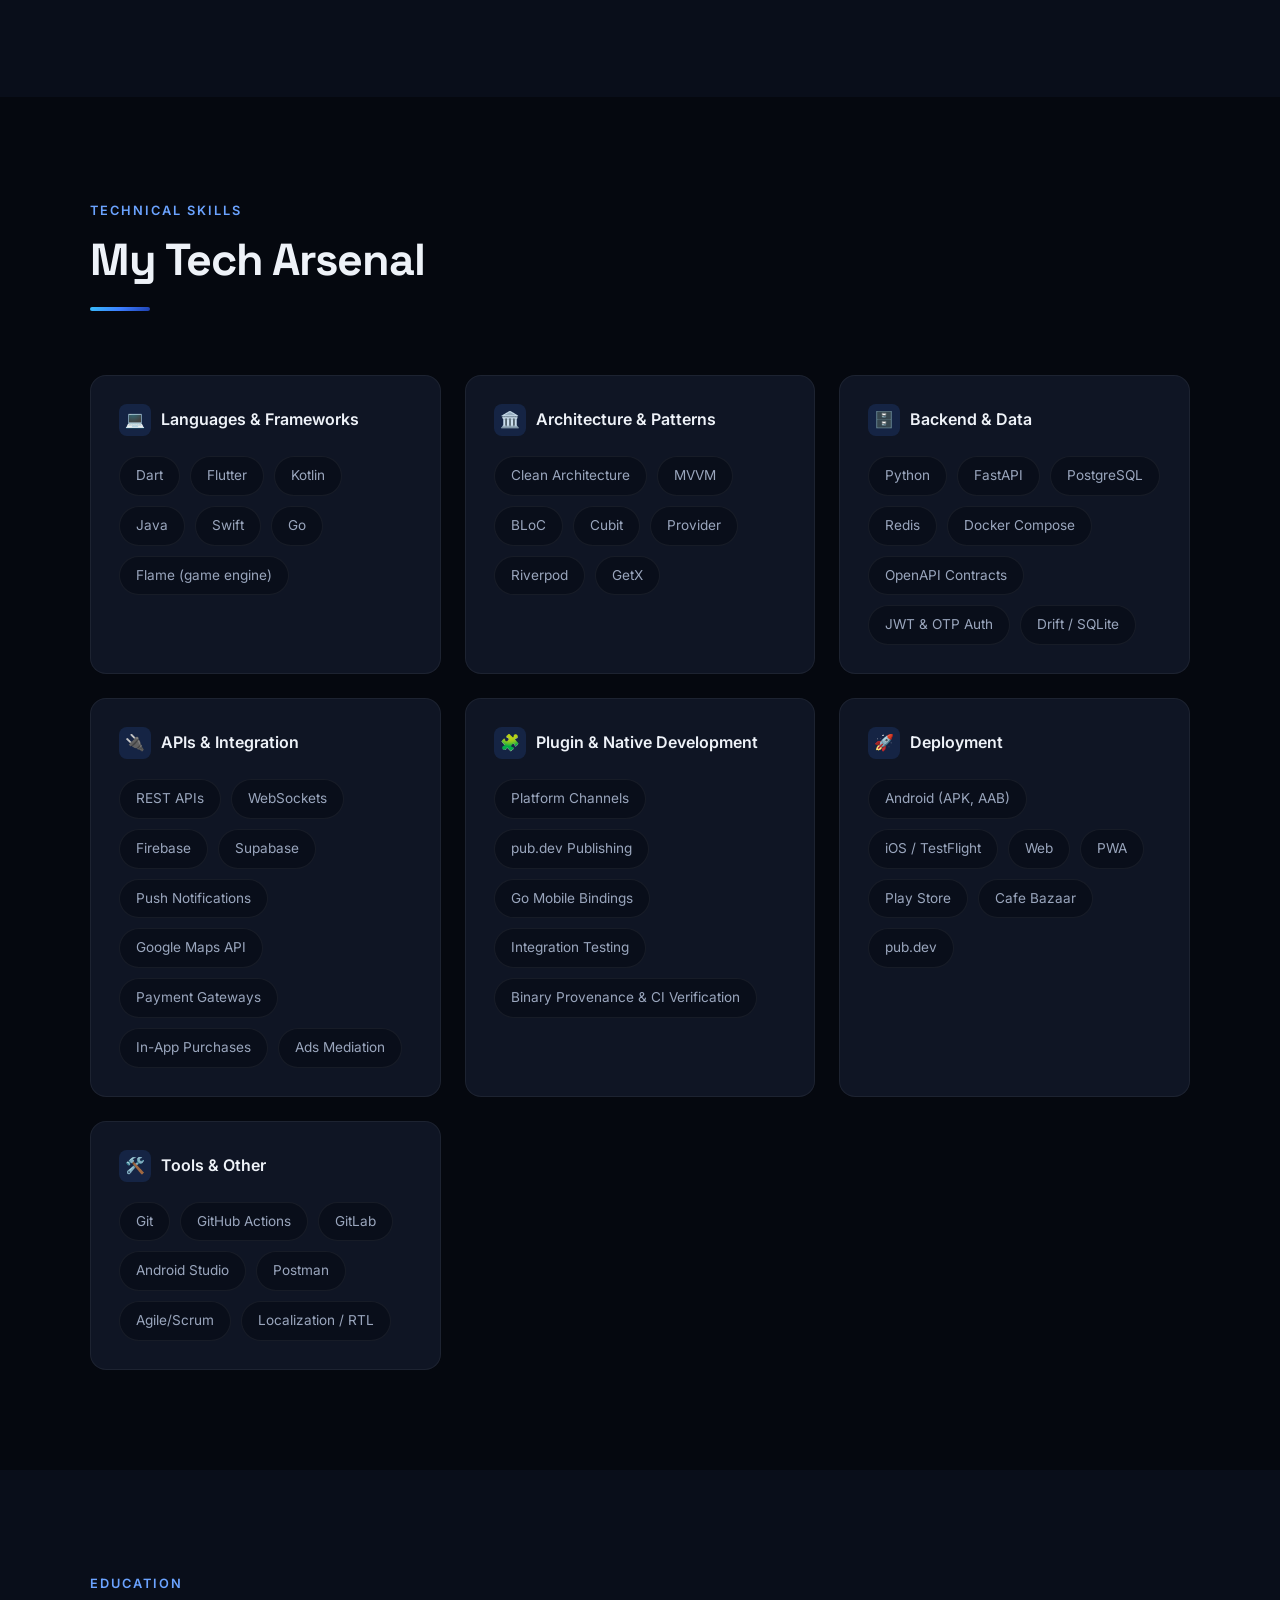
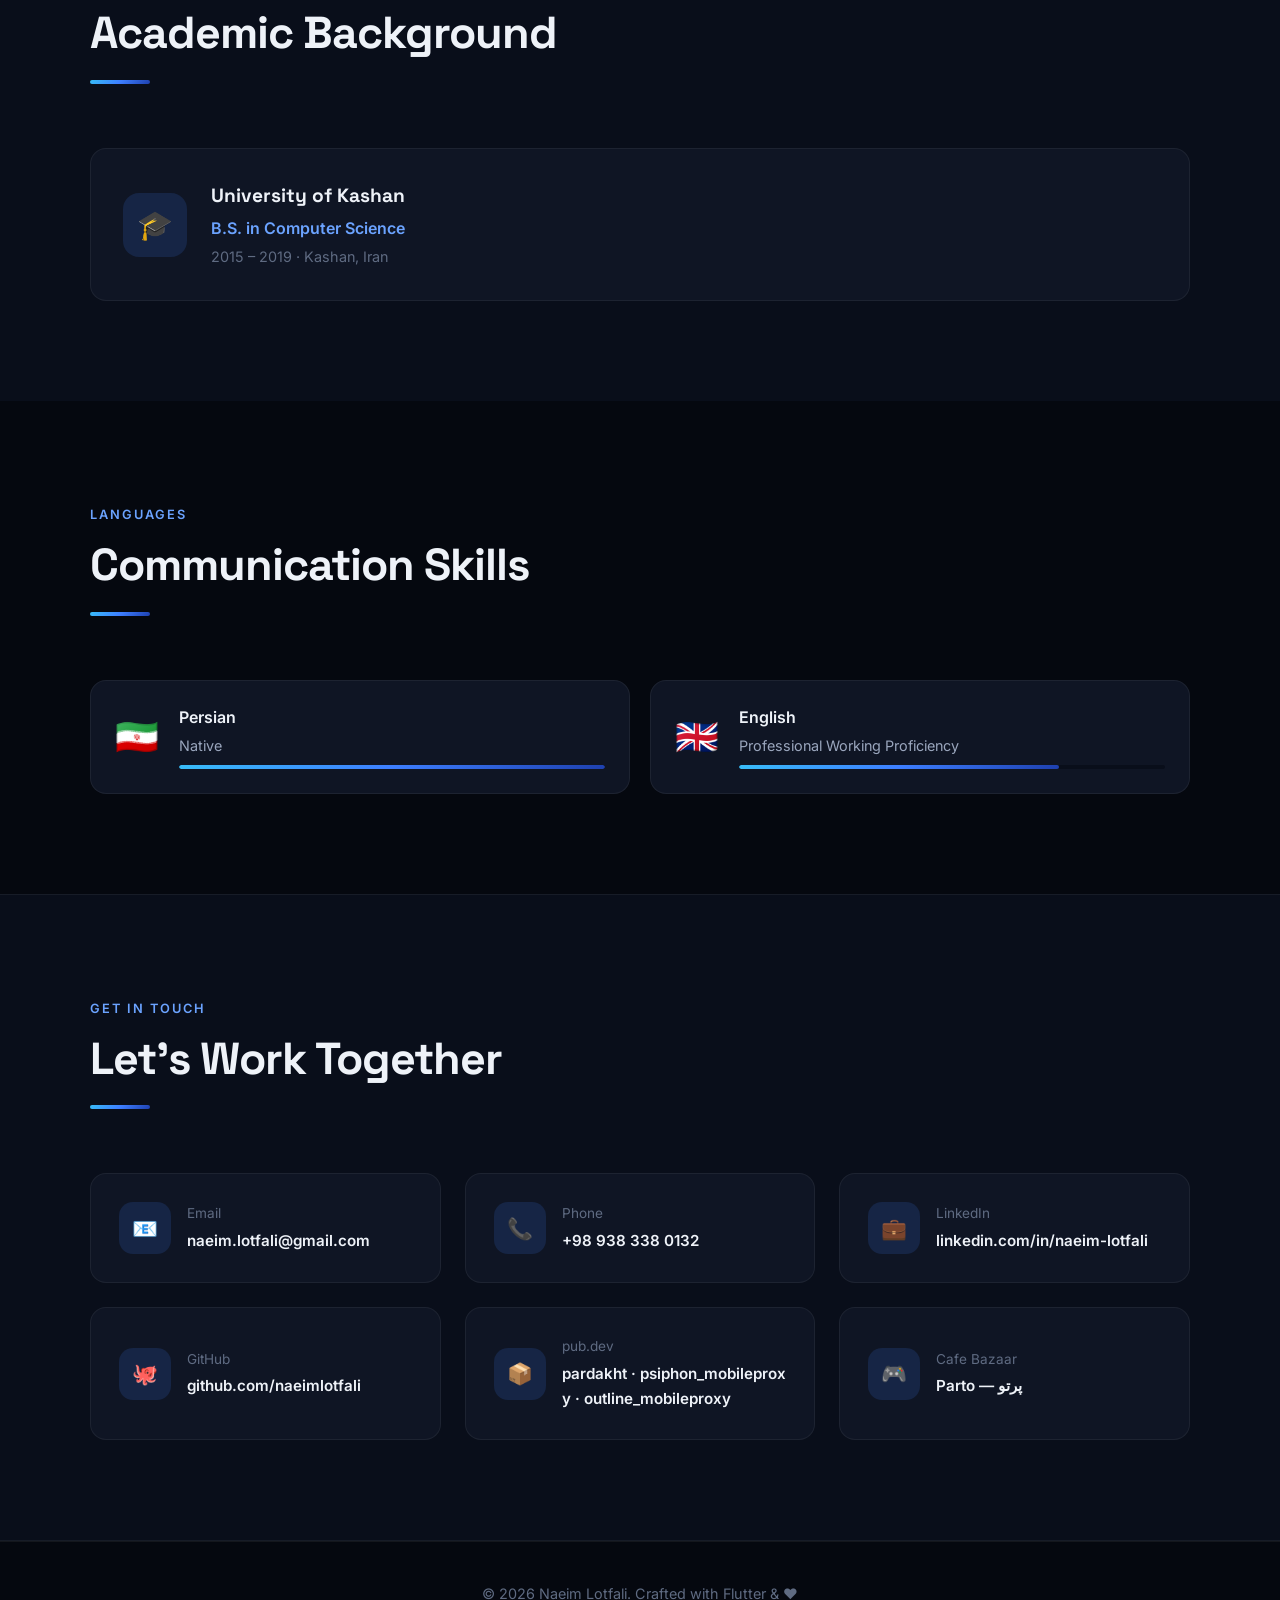
==== commit 8fe69d77: "Add Owj to the portfolio and resume Owj is a full-stack personal project: an offline-first Persian g" ====
--- a/index.html
+++ b/index.html
@@ -98,7 +98,9 @@
                     </p>
                     <p>
                         Experienced in Clean Architecture, real-time systems, offline-first applications, and
-                        high-performance Flutter development for Android, iOS, Web, and PWA. I recently built and
+                        high-performance Flutter development for Android, iOS, Web, and PWA. Most recently I built
+                        <a href="https://owjfit.ir" target="_blank" rel="noopener" style="color: var(--accent-light);">Owj</a>,
+                        an offline-first gym tracker, end-to-end — the Flutter app and its FastAPI backend. I also built and
                         launched <a href="https://eventiran.com" target="_blank" rel="noopener" style="color: var(--accent-light);">Event Iran</a>,
                         an event discovery platform, and
                         <a href="https://cafebazaar.ir/app/ir.parto.game" target="_blank" rel="noopener" style="color: var(--accent-light);">Parto</a>,
@@ -204,6 +206,57 @@
                 <span class="section-label">Projects</span>
                 <h2 class="section-title">Featured Work</h2>
                 <div class="section-divider"></div>
+            </div>
+
+            <!-- Owj -->
+            <div class="gallery-project reveal">
+                <div class="gallery phones" id="owjGallery"
+                     data-alt="Owj — "
+                     data-images="assets/images/owj_1.jpg|assets/images/owj_2.jpg|assets/images/owj_3.jpg"
+                     data-captions="Home · live set logging · weekly plan|Exercise library · detail &amp; 1RM · history|Stats &amp; records · muscle-balance map">
+                    <img class="gallery-img" src="assets/images/owj_1.jpg" alt="Owj — home, workout logging and weekly plan">
+                    <button class="gallery-nav prev" aria-label="Previous screen">&#8249;</button>
+                    <button class="gallery-nav next" aria-label="Next screen">&#8250;</button>
+                    <div class="gallery-counter"><span class="cur">1</span>/<span class="total">3</span></div>
+                    <div class="gallery-caption">Home · live set logging · weekly plan</div>
+                </div>
+                <div class="gallery-dots" aria-label="Screens"></div>
+                <div class="featured-content">
+                    <span class="project-type">Personal Project · Full-Stack · Live · 2026</span>
+                    <h3><img class="project-icon" src="assets/images/owj_icon.png" alt="Owj app icon">Owj (اوج) — Gym Tracker &amp; Coaching Platform</h3>
+                    <p>
+                        A Persian-first (RTL, Jalali), offline-first gym and body-weight tracker that I built end-to-end
+                        on my own — the Flutter app for Android, iOS and the web as an installable PWA, and the backend
+                        behind it. It covers fast set logging with a rest timer, automatic weight progression, weekly
+                        plans, records and 1RM estimates, a muscle-balance map, a 5,600+ exercise library, backups, and
+                        imports from Strong, Hevy, FitNotes and Apple Health. A Dart rewrite of the open-source openGym,
+                        kept faithful to it by parity tests.
+                    </p>
+                    <p>
+                        Optional accounts and coach&ndash;student linking run on a <strong>FastAPI backend I designed and
+                        deployed</strong> — PostgreSQL, Redis, S3-compatible storage and Docker Compose — with SMS one-time-code
+                        sign-in, short-lived JWTs with rotating refresh tokens, and an OpenAPI contract that both the app
+                        and the server test against. Without an account, the app keeps working fully offline.
+                    </p>
+                    <div class="skill-tags">
+                        <span class="skill-tag sm">Flutter</span>
+                        <span class="skill-tag sm">GetX</span>
+                        <span class="skill-tag sm">Drift (SQLite)</span>
+                        <span class="skill-tag sm">Offline-first</span>
+                        <span class="skill-tag sm">PWA</span>
+                        <span class="skill-tag sm">RTL &amp; Jalali</span>
+                        <span class="skill-tag sm">Python · FastAPI</span>
+                        <span class="skill-tag sm">PostgreSQL</span>
+                        <span class="skill-tag sm">Redis</span>
+                        <span class="skill-tag sm">Docker</span>
+                        <span class="skill-tag sm">Contract-tested API</span>
+                        <span class="skill-tag sm">Firebase (FCM, Crashlytics)</span>
+                    </div>
+                    <div class="project-links">
+                        <a href="https://owjfit.ir" target="_blank" rel="noopener" class="btn btn-primary btn-sm">Visit owjfit.ir</a>
+                        <a href="https://app.owjfit.ir" target="_blank" rel="noopener" class="btn btn-secondary btn-sm">Open the web app</a>
+                    </div>
+                </div>
             </div>
 
             <!-- Event Iran -->
@@ -666,6 +719,20 @@
                         <span class="skill-tag">Cubit</span>
                         <span class="skill-tag">Provider</span>
                         <span class="skill-tag">Riverpod</span>
+                        <span class="skill-tag">GetX</span>
+                    </div>
+                </div>
+                <div class="skill-category">
+                    <h3><span class="icon">🗄️</span> Backend &amp; Data</h3>
+                    <div class="skill-tags">
+                        <span class="skill-tag">Python</span>
+                        <span class="skill-tag">FastAPI</span>
+                        <span class="skill-tag">PostgreSQL</span>
+                        <span class="skill-tag">Redis</span>
+                        <span class="skill-tag">Docker Compose</span>
+                        <span class="skill-tag">OpenAPI Contracts</span>
+                        <span class="skill-tag">JWT &amp; OTP Auth</span>
+                        <span class="skill-tag">Drift / SQLite</span>
                     </div>
                 </div>
                 <div class="skill-category">
--- a/css/style.css
+++ b/css/style.css
@@ -1269,6 +1269,17 @@
     object-position: center;
 }
 
+/* Composed phone-screen slides (16:10): show the whole slide, matching backdrop */
+.gallery.phones {
+    background: #05080f;
+    aspect-ratio: 16 / 10;
+}
+
+.gallery.phones .gallery-img {
+    object-fit: contain;
+    object-position: center;
+}
+
 .gallery-img {
     width: 100%;
     height: 100%;
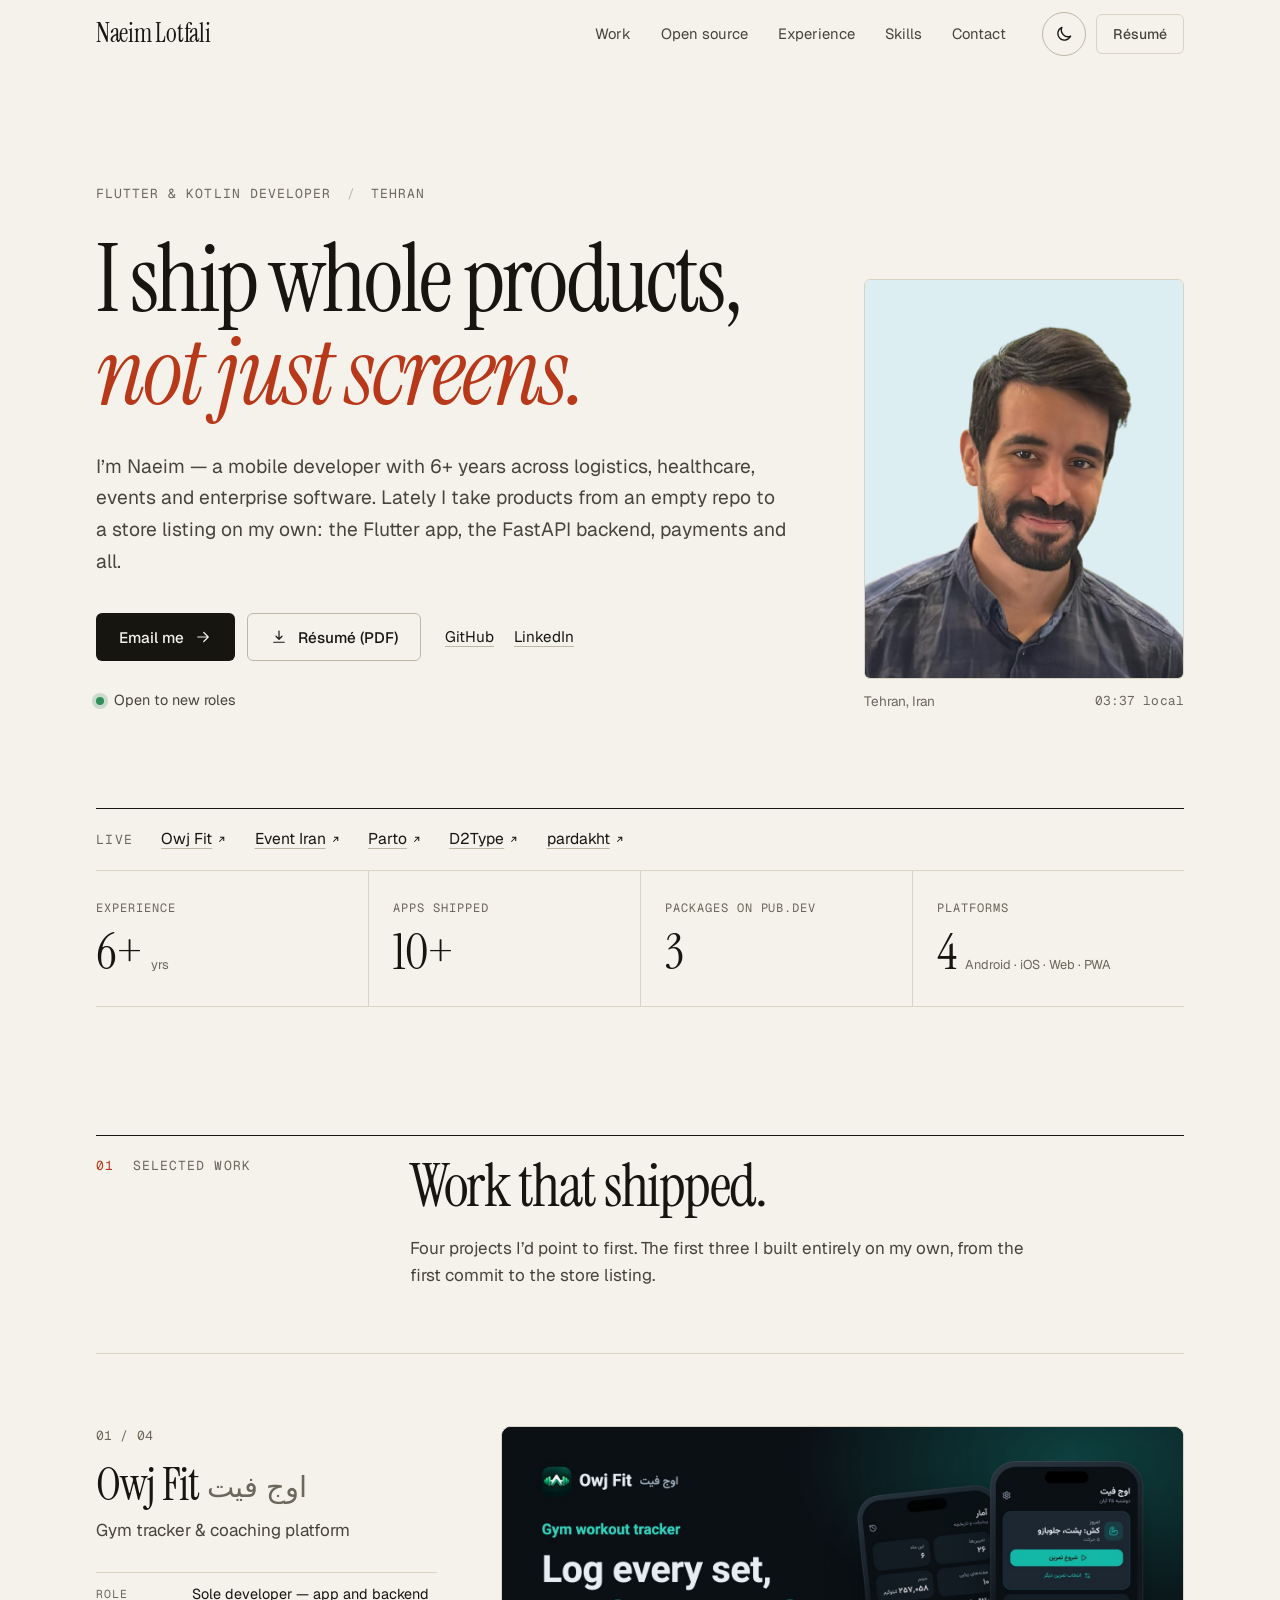
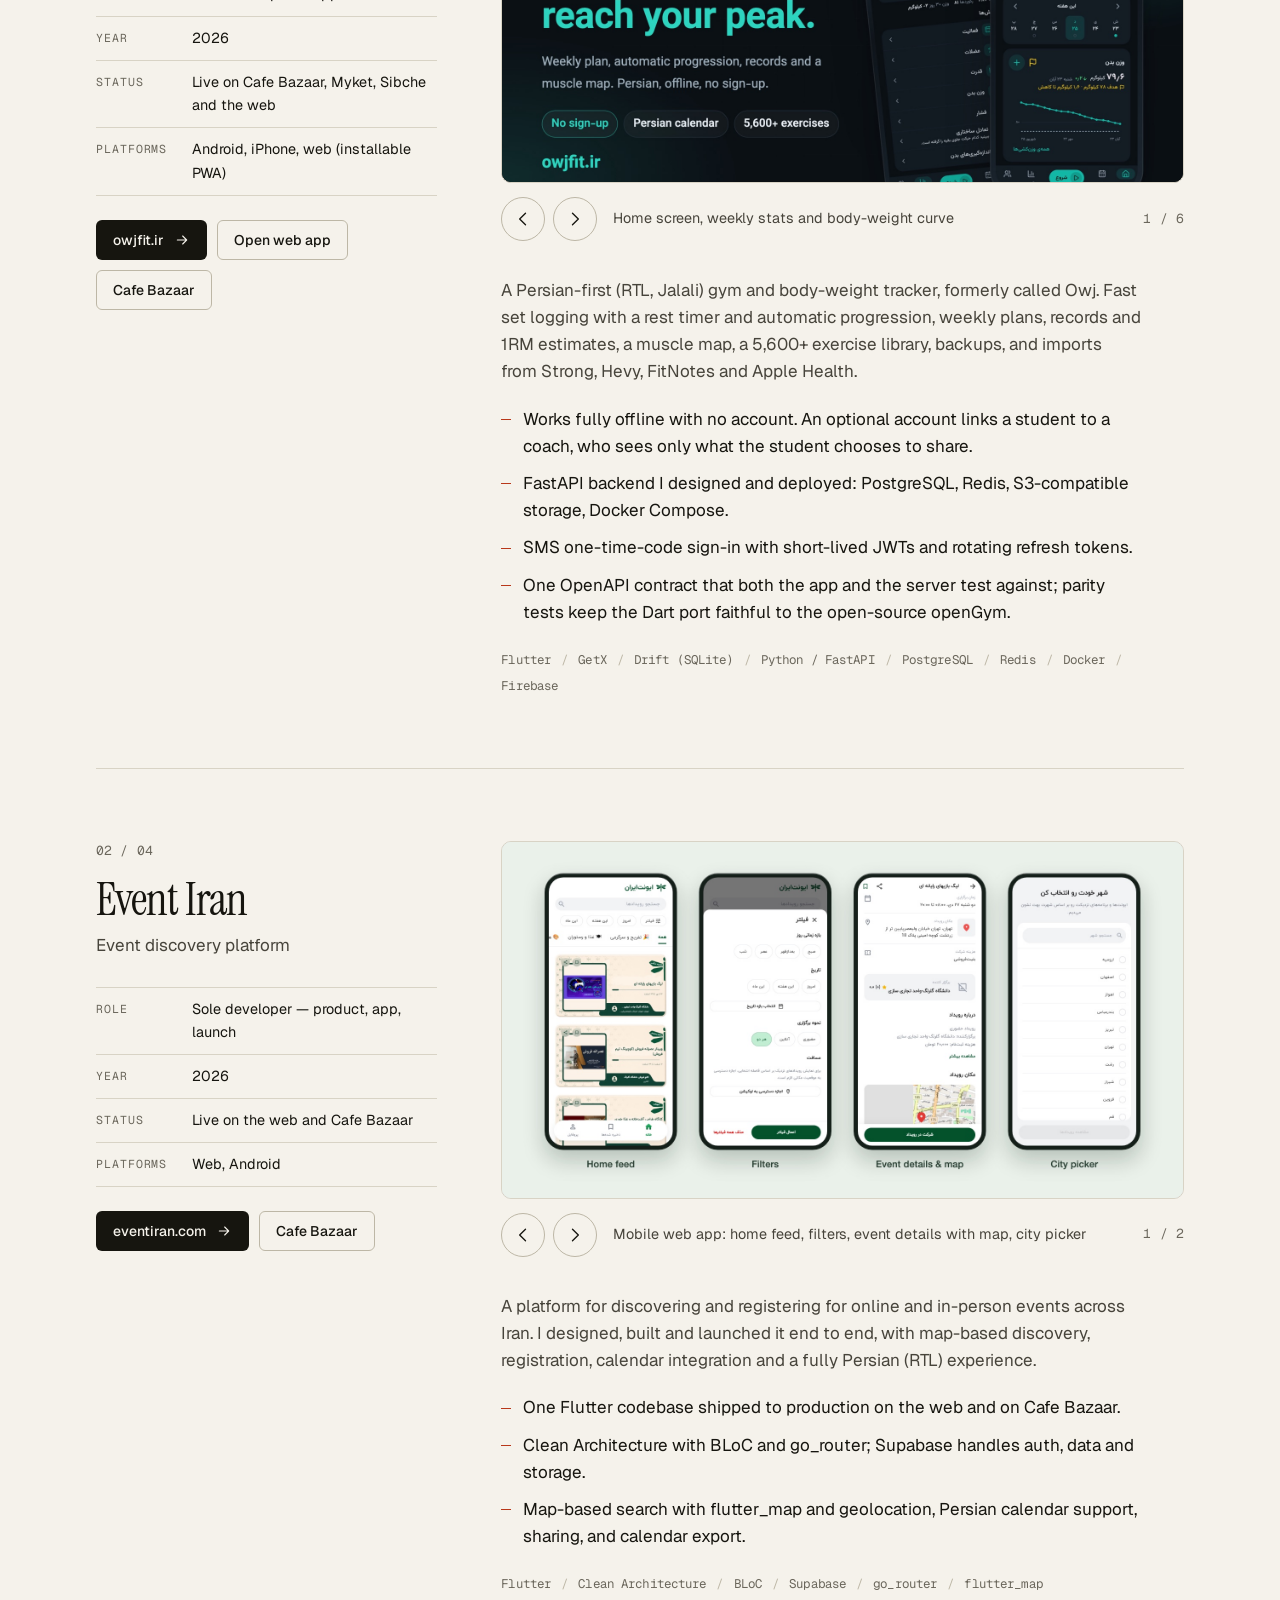
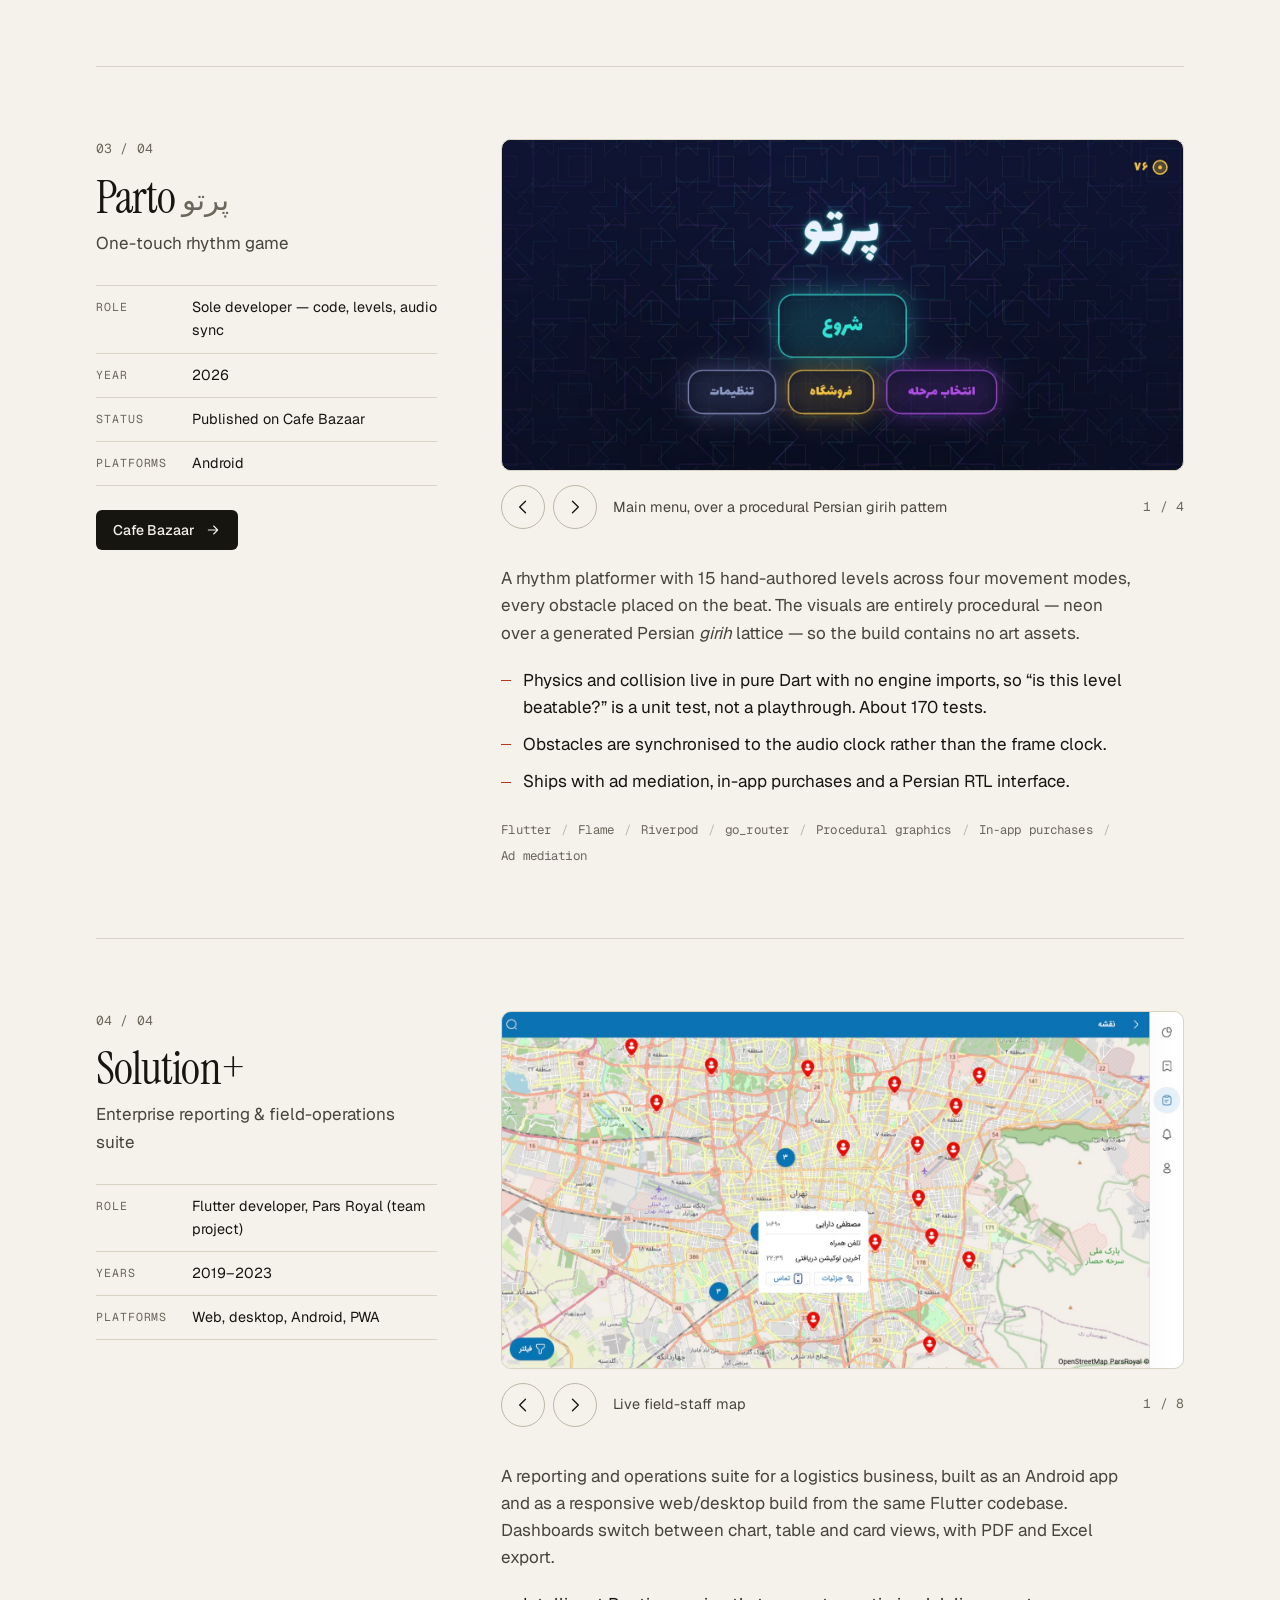
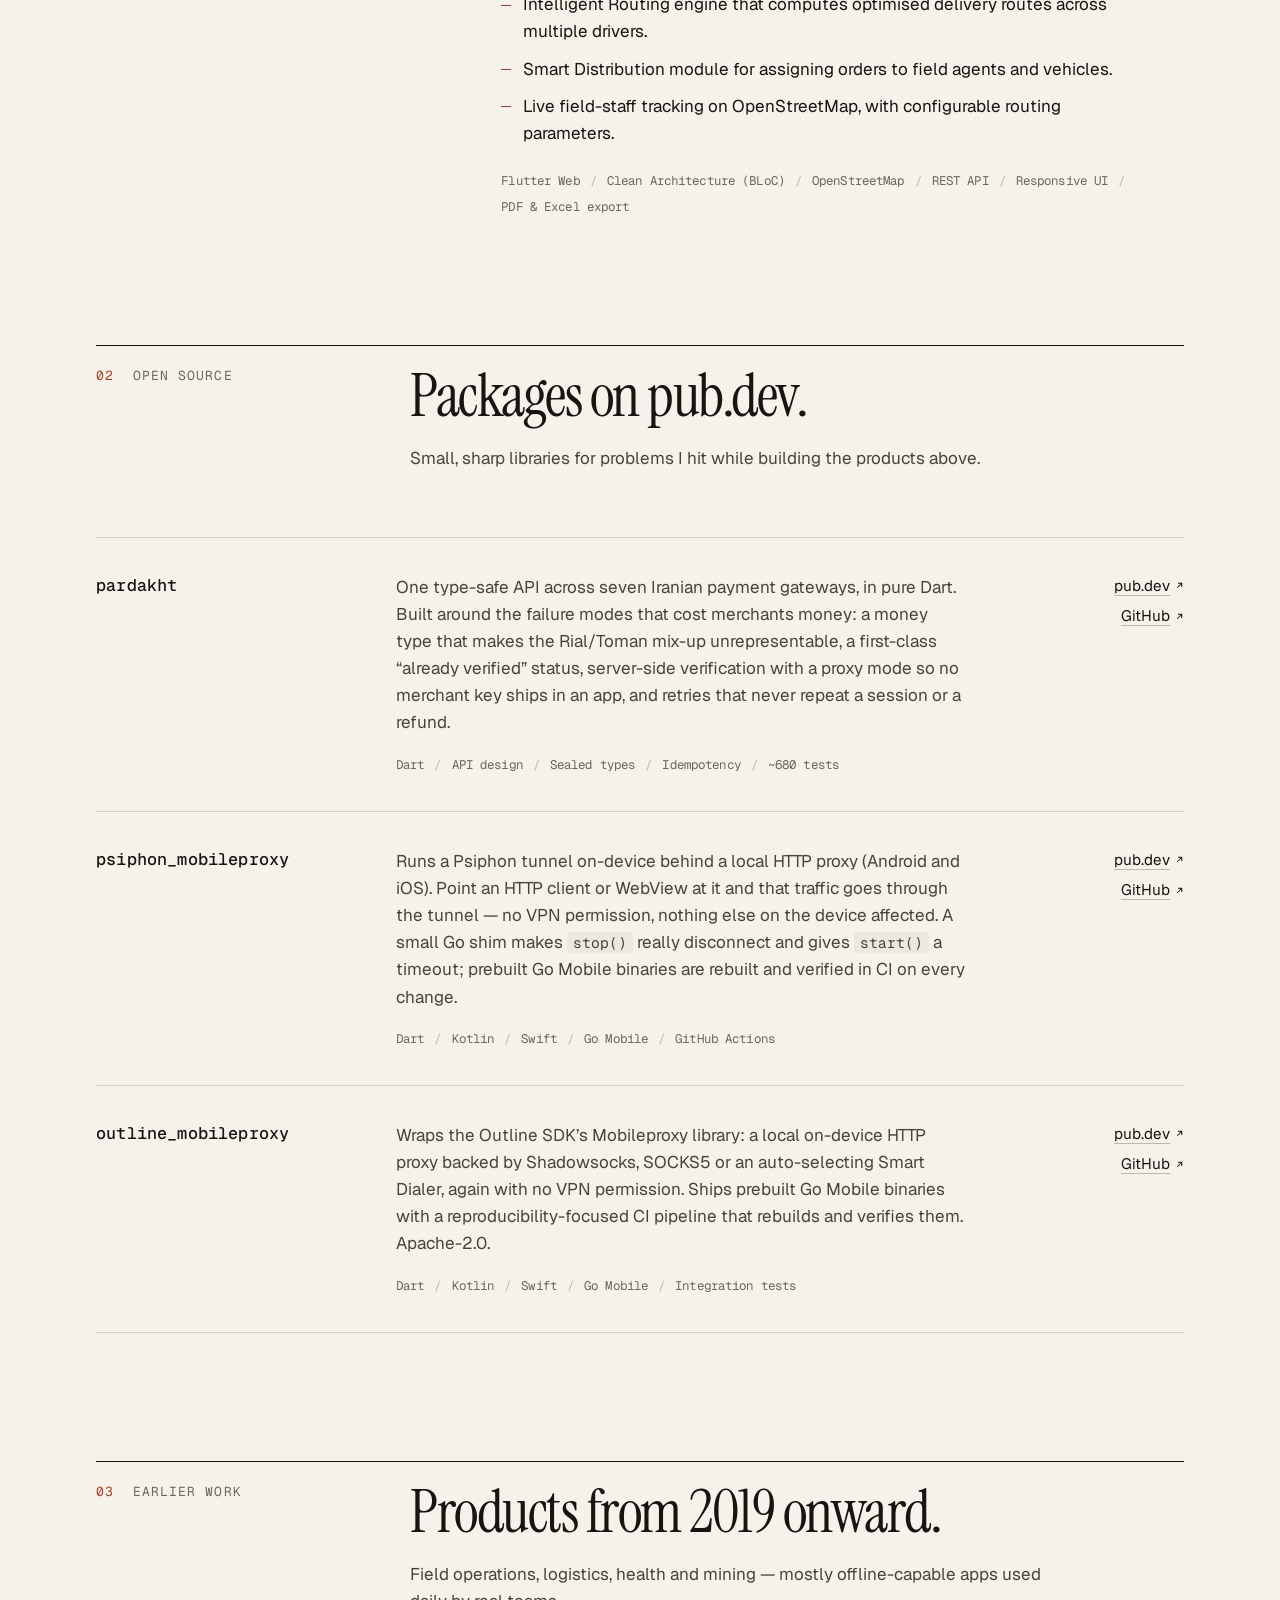
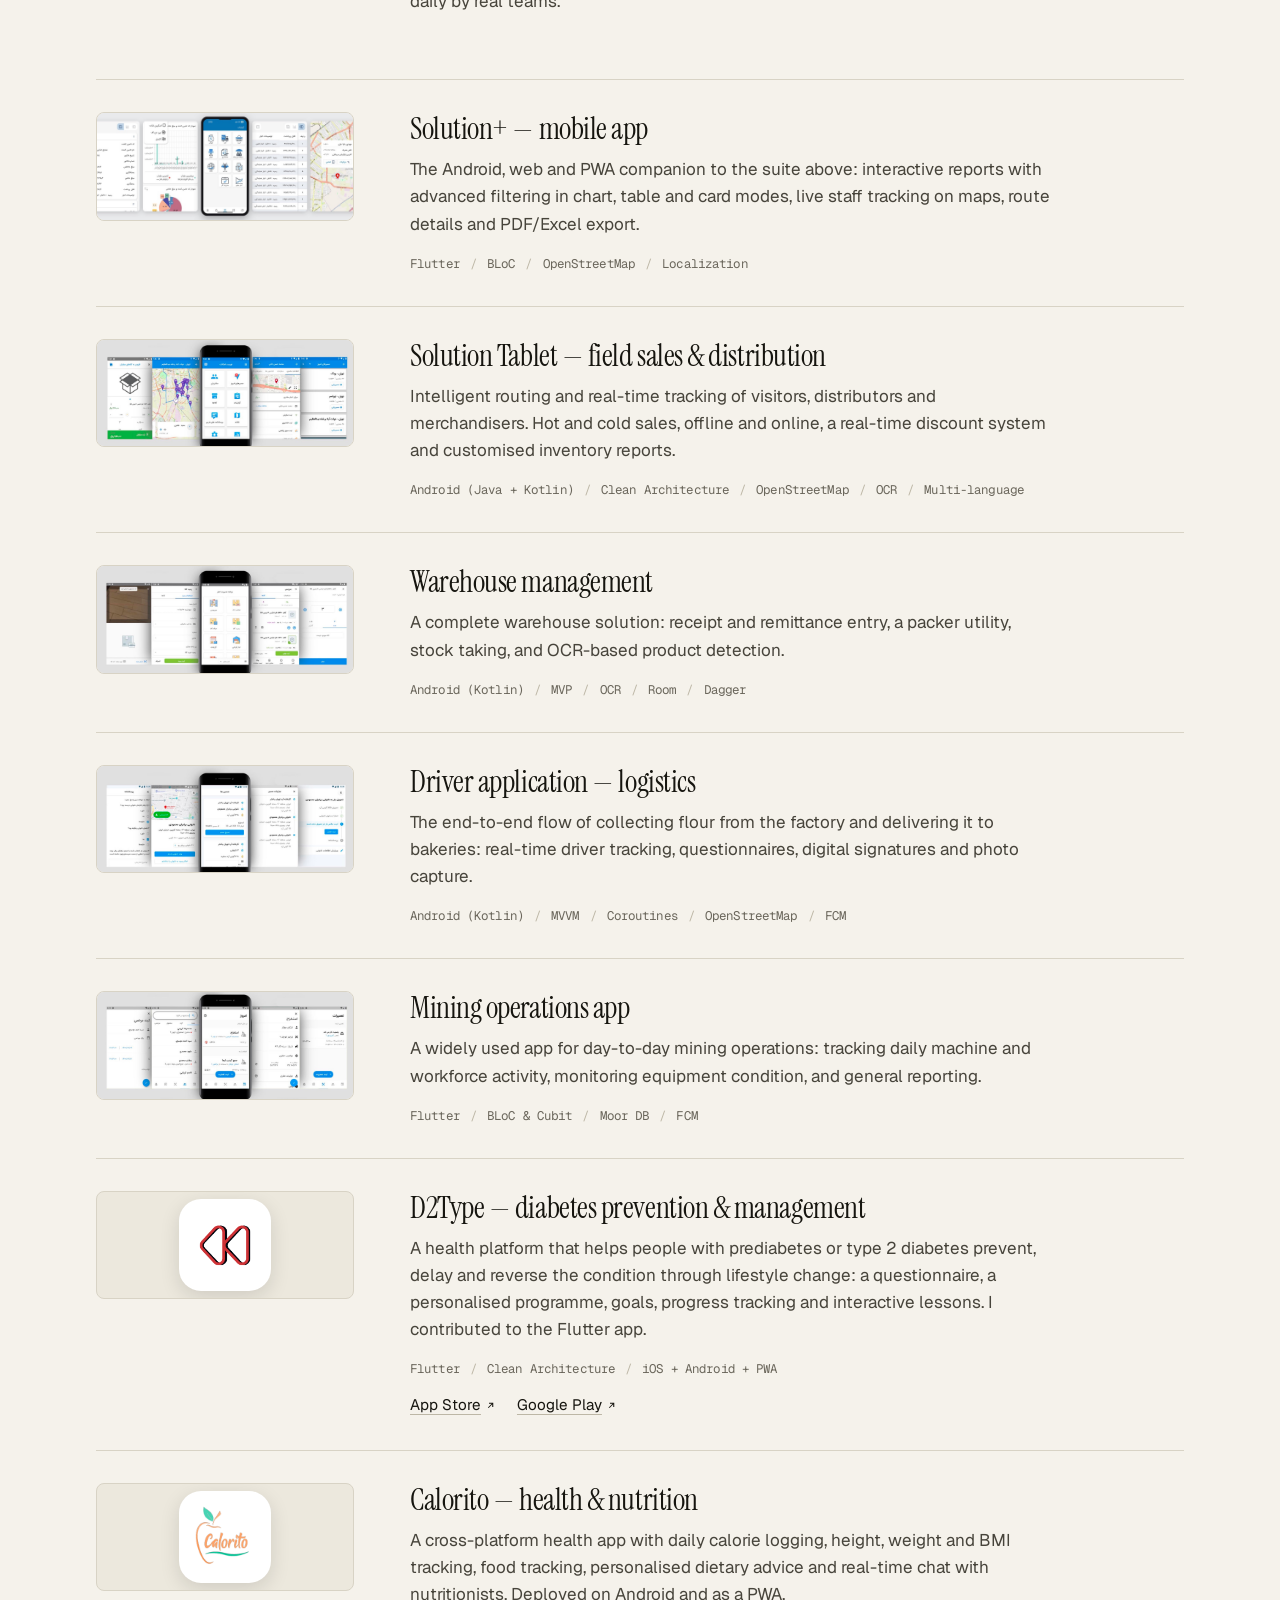
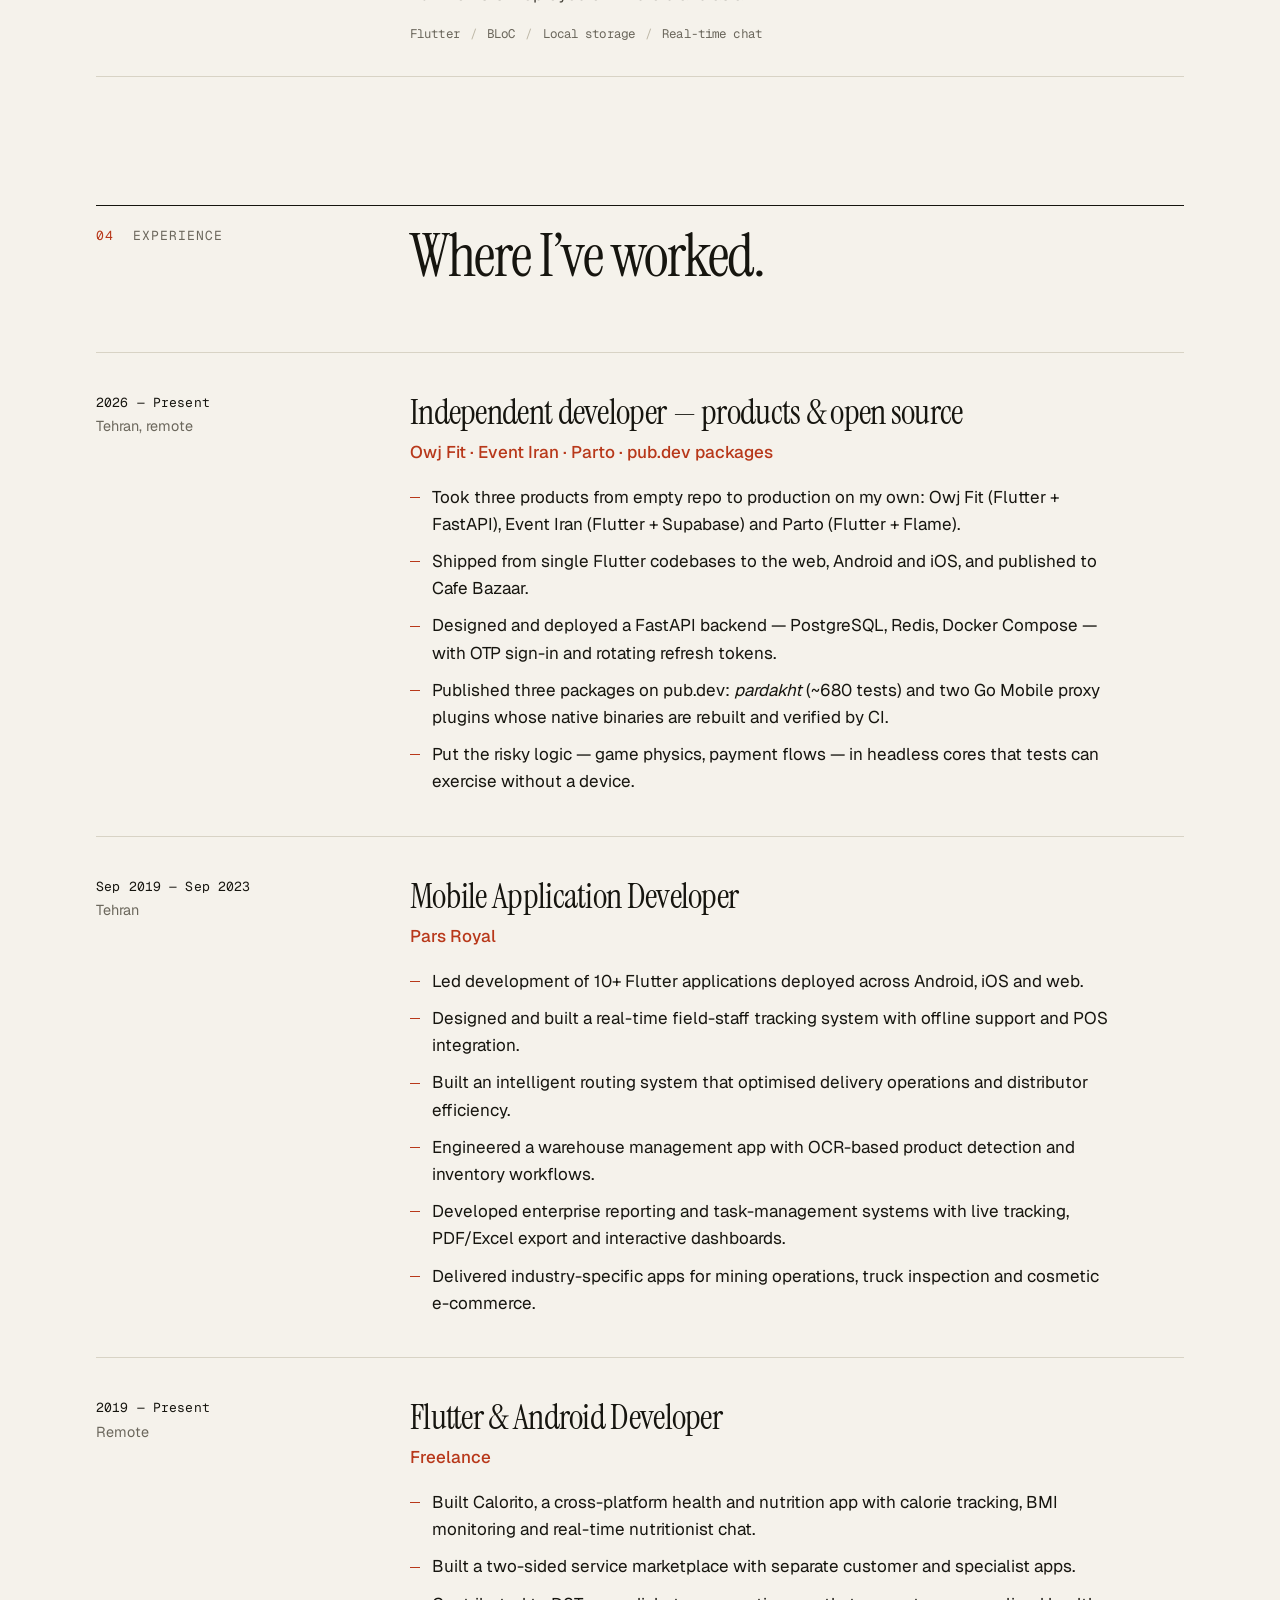
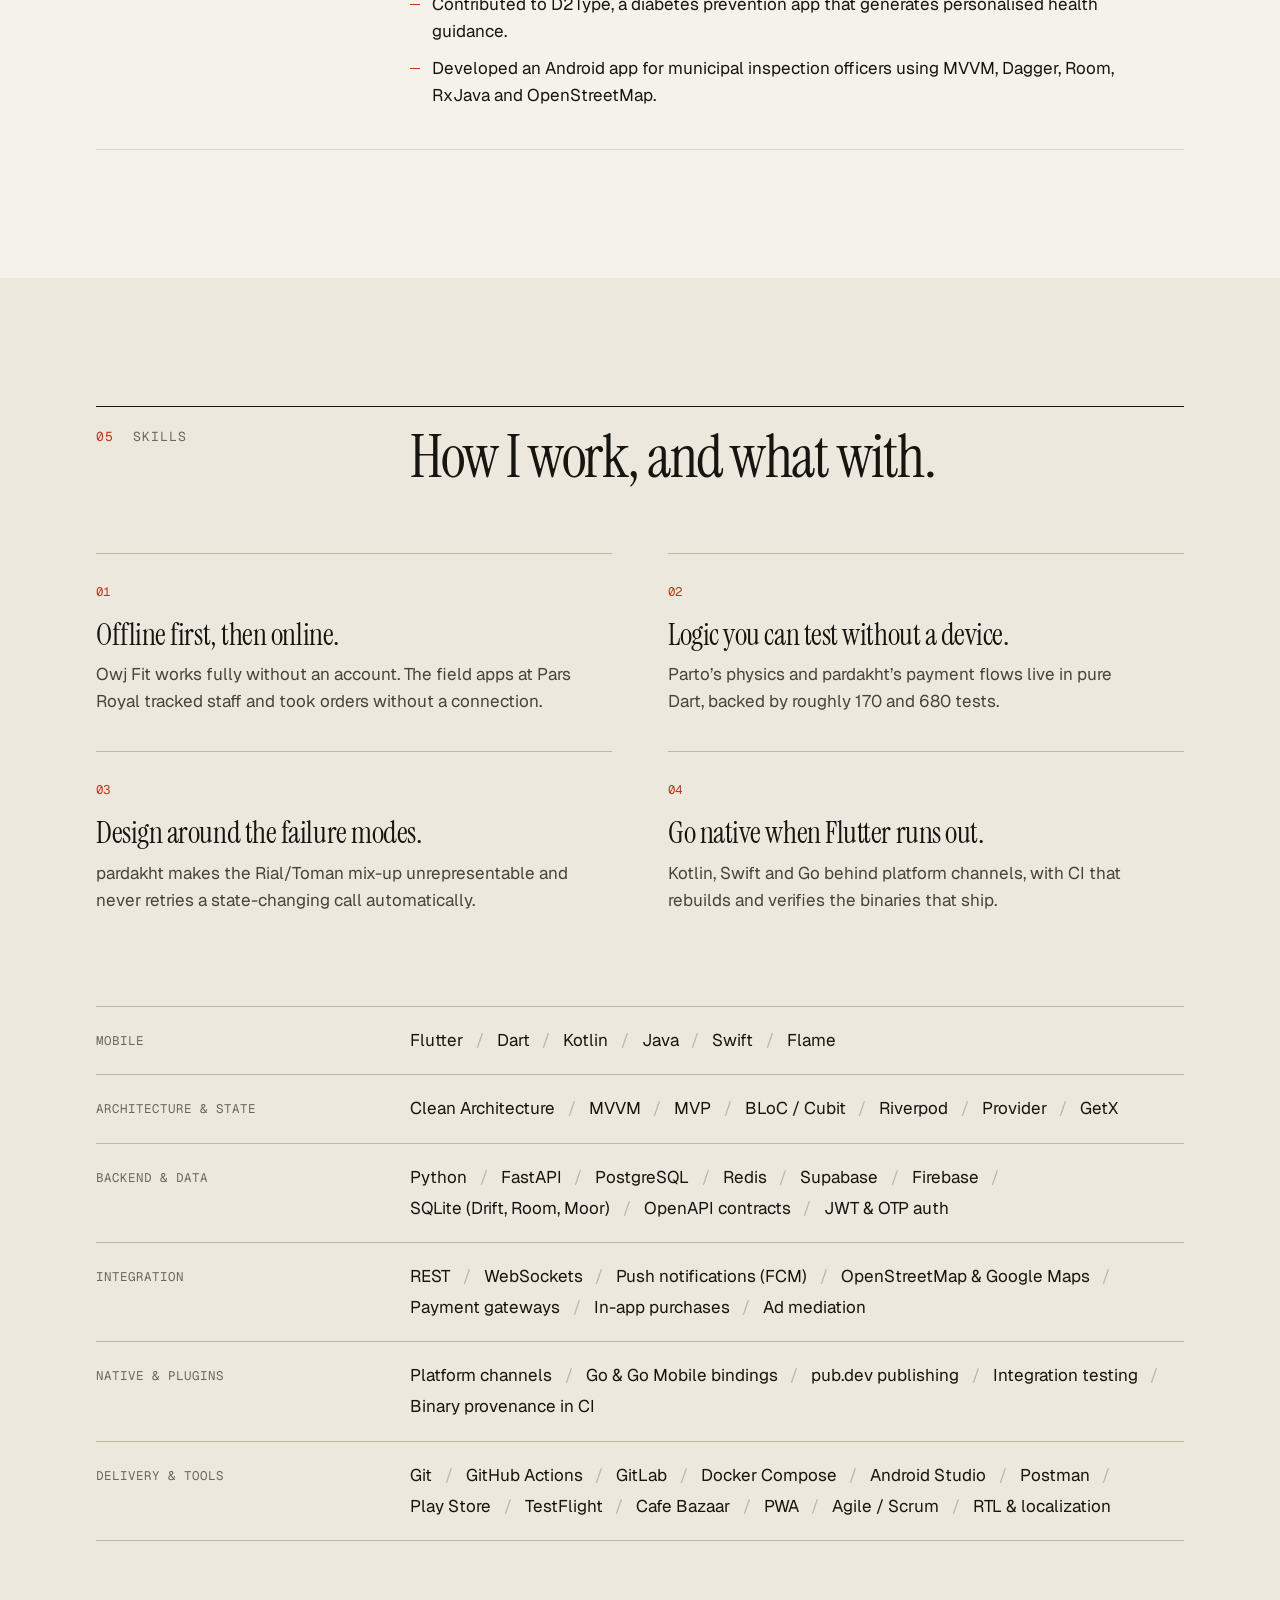
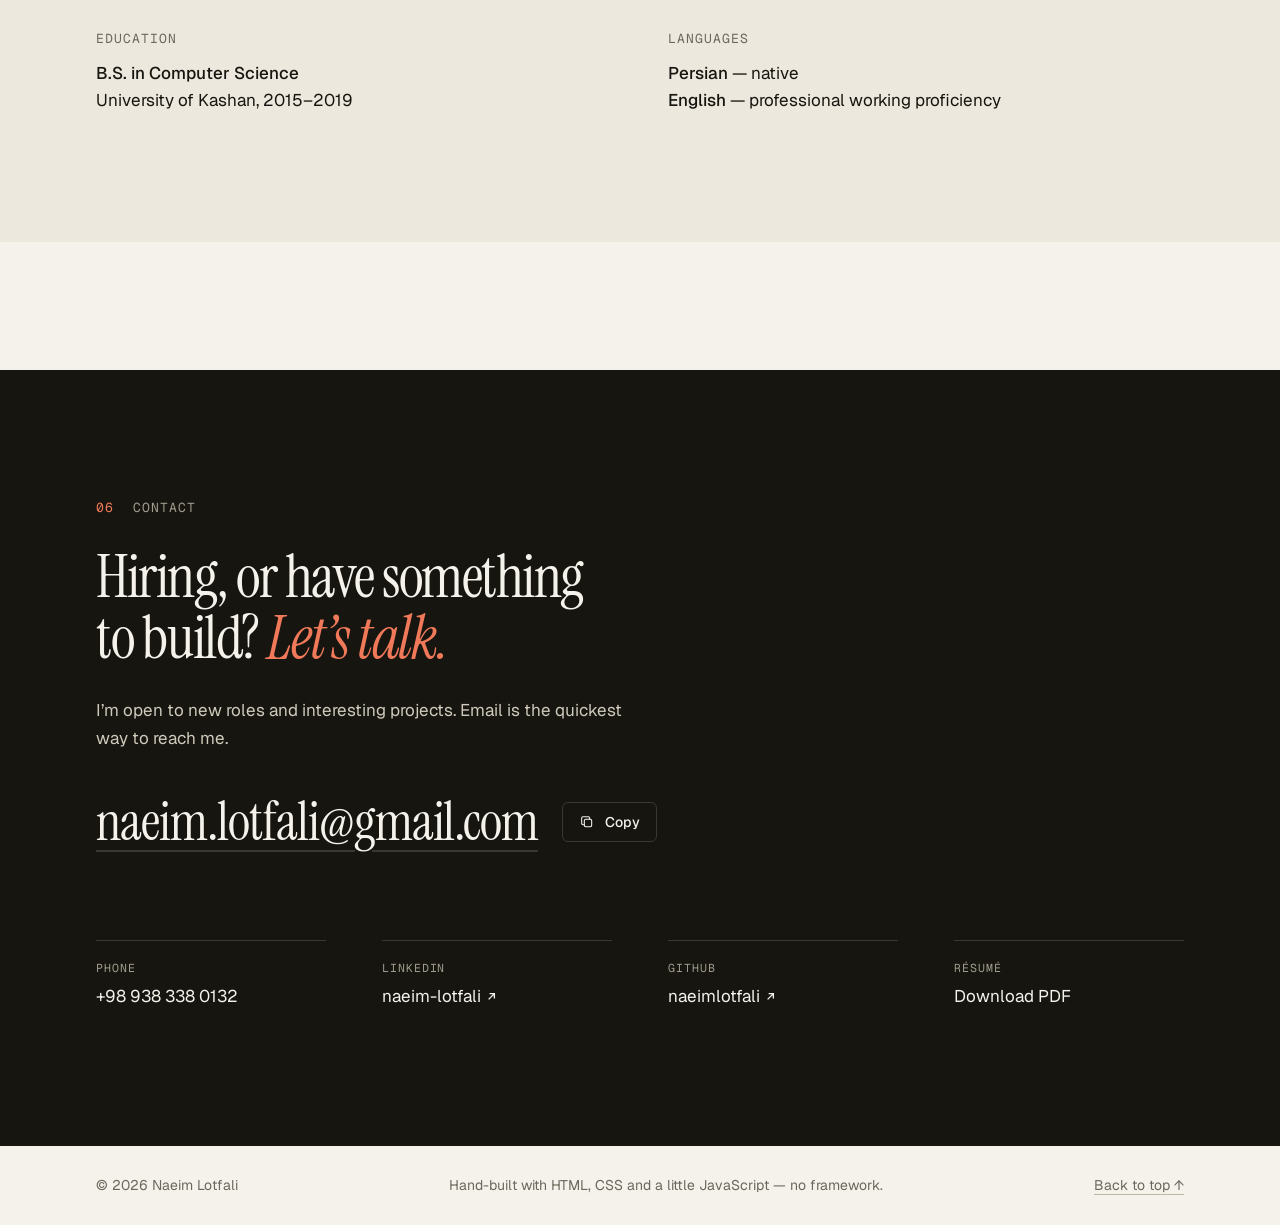
==== commit c14e23d2: "Redesign the portfolio and refresh project content Replace the dark gradient template look with an e" ====
--- a/index.html
+++ b/index.html
@@ -2,911 +2,692 @@
 <html lang="en">
 <head>
     <meta charset="UTF-8">
-    <meta name="viewport" content="width=device-width, initial-scale=1.0">
-    <title>Naeim Lotfali — Flutter & Mobile Application Developer</title>
-    <meta name="description" content="Naeim Lotfali — Flutter & Mobile Application Developer with 6+ years of experience. Builder of Event Iran (eventiran.com), the Parto rhythm game, three published pub.dev packages (pardakht, psiphon_mobileproxy, outline_mobileproxy), and 10+ production apps for Android, iOS, Web & PWA.">
+    <meta name="viewport" content="width=device-width, initial-scale=1">
+    <title>Naeim Lotfali — Flutter &amp; Mobile Developer</title>
+    <meta name="description" content="Naeim Lotfali is a Flutter and Kotlin developer in Tehran with 6+ years of experience. He builds and ships whole products — Owj Fit (Flutter + FastAPI), Event Iran, the Parto rhythm game — and publishes packages on pub.dev.">
     <meta name="author" content="Naeim Lotfali">
-    <meta name="theme-color" content="#05080f">
-
-    <!-- Open Graph -->
+    <meta name="color-scheme" content="light dark">
+    <meta name="theme-color" content="#f5f2eb" media="(prefers-color-scheme: light)">
+    <meta name="theme-color" content="#12110e" media="(prefers-color-scheme: dark)">
+    <link rel="canonical" href="https://naeimlotfali.github.io/">
+
+    <!-- Open Graph / Twitter -->
     <meta property="og:type" content="website">
+    <meta property="og:site_name" content="Naeim Lotfali">
     <meta property="og:url" content="https://naeimlotfali.github.io/">
-    <meta property="og:title" content="Naeim Lotfali — Flutter & Mobile Application Developer">
-    <meta property="og:description" content="Flutter developer with 6+ years of experience building production apps for Android, iOS, Web & PWA — including Event Iran, the Parto rhythm game, and three published packages on pub.dev.">
-    <meta property="og:image" content="https://naeimlotfali.github.io/assets/images/profile.png">
-    <meta name="twitter:card" content="summary">
-    <link rel="canonical" href="https://naeimlotfali.github.io/">
+    <meta property="og:title" content="Naeim Lotfali — Flutter &amp; Mobile Developer">
+    <meta property="og:description" content="I ship whole products, not just screens. Flutter and Kotlin developer with 6+ years of experience — Owj Fit, Event Iran, Parto and three packages on pub.dev.">
+    <meta property="og:image" content="https://naeimlotfali.github.io/assets/images/og.png">
+    <meta property="og:image:width" content="1200">
+    <meta property="og:image:height" content="630">
+    <meta property="og:image:alt" content="Naeim Lotfali — Flutter and mobile developer. I ship whole products, not just screens.">
+    <meta name="twitter:card" content="summary_large_image">
 
     <link rel="icon" type="image/svg+xml" href="assets/images/favicon.svg">
+
+    <!-- Apply the saved theme before first paint so there is no flash -->
+    <script>
+        try {
+            var t = localStorage.getItem('theme');
+            if (t === 'light' || t === 'dark') document.documentElement.dataset.theme = t;
+        } catch (e) {}
+        document.documentElement.classList.add('js');
+    </script>
+
     <link rel="preconnect" href="https://fonts.googleapis.com">
     <link rel="preconnect" href="https://fonts.gstatic.com" crossorigin>
-    <link href="https://fonts.googleapis.com/css2?family=Inter:wght@300;400;500;600;700;800;900&family=Space+Grotesk:wght@300;400;500;600;700&display=swap" rel="stylesheet">
+    <link href="https://fonts.googleapis.com/css2?family=Geist:wght@400;500;600&family=Geist+Mono:wght@400;500&family=Instrument+Serif:ital@0;1&display=swap" rel="stylesheet">
     <link rel="stylesheet" href="css/style.css">
+
+    <script type="application/ld+json">
+    {
+        "@context": "https://schema.org",
+        "@type": "Person",
+        "name": "Naeim Lotfali",
+        "jobTitle": "Flutter & Mobile Application Developer",
+        "url": "https://naeimlotfali.github.io/",
+        "email": "mailto:naeim.lotfali@gmail.com",
+        "image": "https://naeimlotfali.github.io/assets/images/profile.png",
+        "address": { "@type": "PostalAddress", "addressLocality": "Tehran", "addressCountry": "IR" },
+        "alumniOf": { "@type": "CollegeOrUniversity", "name": "University of Kashan" },
+        "knowsAbout": ["Flutter", "Dart", "Kotlin", "Clean Architecture", "Offline-first apps", "FastAPI"],
+        "sameAs": [
+            "https://github.com/naeimlotfali",
+            "https://linkedin.com/in/naeim-lotfali",
+            "https://pub.dev/packages/pardakht"
+        ]
+    }
+    </script>
 </head>
 <body>
-    <div class="cursor-glow" id="cursorGlow"></div>
-    <div class="scroll-progress" id="scrollProgress"></div>
-
-    <nav id="navbar">
-        <div class="nav-logo">NL.</div>
-        <ul class="nav-links" id="navLinks">
-            <li><a href="#about">About</a></li>
-            <li><a href="#projects">Projects</a></li>
-            <li><a href="#experience">Experience</a></li>
-            <li><a href="#skills">Skills</a></li>
-            <li><a href="#education">Education</a></li>
-            <li><a href="#contact">Contact</a></li>
-        </ul>
-        <div class="mobile-toggle" id="mobileToggle">
-            <span></span>
-            <span></span>
-            <span></span>
+    <!-- Icon sprite -->
+    <svg width="0" height="0" style="position:absolute" aria-hidden="true" focusable="false">
+        <defs>
+            <symbol id="i-arrow" viewBox="0 0 24 24"><path d="M5 12h14M13 6l6 6-6 6" fill="none" stroke="currentColor" stroke-width="1.6" stroke-linecap="round" stroke-linejoin="round"/></symbol>
+            <symbol id="i-download" viewBox="0 0 24 24"><path d="M12 4v11m0 0l-4-4m4 4l4-4M5 19h14" fill="none" stroke="currentColor" stroke-width="1.6" stroke-linecap="round" stroke-linejoin="round"/></symbol>
+            <symbol id="i-chev-l" viewBox="0 0 24 24"><path d="M15 5l-7 7 7 7" fill="none" stroke="currentColor" stroke-width="1.6" stroke-linecap="round" stroke-linejoin="round"/></symbol>
+            <symbol id="i-chev-r" viewBox="0 0 24 24"><path d="M9 5l7 7-7 7" fill="none" stroke="currentColor" stroke-width="1.6" stroke-linecap="round" stroke-linejoin="round"/></symbol>
+            <symbol id="i-close" viewBox="0 0 24 24"><path d="M6 6l12 12M18 6L6 18" fill="none" stroke="currentColor" stroke-width="1.6" stroke-linecap="round"/></symbol>
+            <symbol id="i-copy" viewBox="0 0 24 24"><rect x="8" y="8" width="11" height="11" rx="2" fill="none" stroke="currentColor" stroke-width="1.6"/><path d="M16 8V6a2 2 0 0 0-2-2H6a2 2 0 0 0-2 2v8a2 2 0 0 0 2 2h2" fill="none" stroke="currentColor" stroke-width="1.6" stroke-linecap="round"/></symbol>
+            <symbol id="i-sun" viewBox="0 0 24 24"><circle cx="12" cy="12" r="4" fill="none" stroke="currentColor" stroke-width="1.6"/><path d="M12 3v2M12 19v2M3 12h2M19 12h2M5.6 5.6l1.4 1.4M17 17l1.4 1.4M5.6 18.4L7 17M17 7l1.4-1.4" fill="none" stroke="currentColor" stroke-width="1.6" stroke-linecap="round"/></symbol>
+            <symbol id="i-moon" viewBox="0 0 24 24"><path d="M20 14.5A8 8 0 0 1 9.5 4 8 8 0 1 0 20 14.5z" fill="none" stroke="currentColor" stroke-width="1.6" stroke-linejoin="round"/></symbol>
+        </defs>
+    </svg>
+
+    <a class="skip" href="#main">Skip to content</a>
+
+    <!-- ================= Header ================= -->
+    <header class="site-header" id="siteHeader">
+        <div class="wrap bar">
+            <a class="brand" href="#top" aria-label="Naeim Lotfali — back to top">Naeim Lotfali</a>
+
+            <nav class="nav" id="nav" aria-label="Primary">
+                <ul>
+                    <li><a href="#work">Work</a></li>
+                    <li><a href="#open-source">Open source</a></li>
+                    <li><a href="#experience">Experience</a></li>
+                    <li><a href="#skills">Skills</a></li>
+                    <li><a href="#contact">Contact</a></li>
+                    <li class="nav-extra"><a href="assets/docs/Naeim-Lotfali-Resume.pdf" download>Résumé (PDF)</a></li>
+                </ul>
+            </nav>
+
+            <div class="bar-actions">
+                <button class="icon-btn" id="themeToggle" type="button" aria-label="Switch to dark theme">
+                    <svg class="i-moon" width="20" height="20" aria-hidden="true"><use href="#i-moon"/></svg>
+                    <svg class="i-sun" width="20" height="20" aria-hidden="true"><use href="#i-sun"/></svg>
+                </button>
+                <a class="btn btn-ghost btn-sm bar-resume" href="assets/docs/Naeim-Lotfali-Resume.pdf" download>Résumé</a>
+                <button class="menu-btn" id="menuBtn" type="button" aria-expanded="false" aria-controls="nav">
+                    <span class="menu-label">Menu</span>
+                    <span class="menu-bars" aria-hidden="true"><i></i><i></i></span>
+                </button>
+            </div>
         </div>
-    </nav>
-
-    <!-- ================= Hero ================= -->
-    <section class="hero">
-        <div class="hero-bg">
-            <div class="orb orb-1"></div>
-            <div class="orb orb-2"></div>
-            <div class="orb orb-3"></div>
-            <div class="hero-grid"></div>
-        </div>
-        <div class="hero-content">
-            <div class="hero-badge">
-                <span class="dot"></span>
-                Available for opportunities
-            </div>
-            <h1>Hi, I'm <span class="gradient-text">Naeim Lotfali</span></h1>
-            <p class="hero-subtitle">
-                Flutter & Mobile Application Developer with 6+ years of experience,
-                building scalable, high-performance apps for Android, iOS, Web & PWA —
-                from enterprise systems to live consumer products.
-            </p>
-            <div class="hero-cta">
-                <a href="#contact" class="btn btn-primary">
-                    <svg width="18" height="18" viewBox="0 0 24 24" fill="none" stroke="currentColor" stroke-width="2" stroke-linecap="round" stroke-linejoin="round"><path d="M21 15a2 2 0 0 1-2 2H7l-4 4V5a2 2 0 0 1 2-2h14a2 2 0 0 1 2 2z"></path></svg>
-                    Get in Touch
-                </a>
-                <a href="#projects" class="btn btn-secondary">
-                    View My Work
-                    <svg width="18" height="18" viewBox="0 0 24 24" fill="none" stroke="currentColor" stroke-width="2" stroke-linecap="round" stroke-linejoin="round"><line x1="12" y1="5" x2="12" y2="19"></line><polyline points="19 12 12 19 5 12"></polyline></svg>
-                </a>
-                <a href="assets/docs/Naeim-Lotfali-Resume.pdf" download class="btn btn-secondary">
-                    <svg width="18" height="18" viewBox="0 0 24 24" fill="none" stroke="currentColor" stroke-width="2" stroke-linecap="round" stroke-linejoin="round"><path d="M21 15v4a2 2 0 0 1-2 2H5a2 2 0 0 1-2-2v-4"></path><polyline points="7 10 12 15 17 10"></polyline><line x1="12" y1="15" x2="12" y2="3"></line></svg>
-                    Resume
-                </a>
-            </div>
-        </div>
-    </section>
-
-    <!-- ================= About ================= -->
-    <section class="section" id="about">
-        <div class="container">
-            <div class="section-header reveal">
-                <span class="section-label">About Me</span>
-                <h2 class="section-title">Crafting Digital Experiences<br>That Matter</h2>
-                <div class="section-divider"></div>
-            </div>
-            <div class="about-grid">
-                <img class="about-photo reveal" src="assets/images/profile.png" alt="Portrait of Naeim Lotfali">
-                <div class="about-text reveal">
-                    <p>
-                        I'm a Mobile Application Developer with 6+ years of experience designing and building
-                        cross-platform apps with Flutter and Kotlin — across logistics, healthcare, e-commerce,
-                        events, and enterprise systems.
+    </header>
+
+    <main id="main">
+        <!-- ================= Hero ================= -->
+        <section class="hero" id="top" aria-labelledby="hero-title">
+            <div class="wrap hero-grid">
+                <div class="hero-copy">
+                    <p class="eyebrow">Flutter &amp; Kotlin developer <span class="sep" aria-hidden="true">/</span> Tehran</p>
+                    <h1 id="hero-title">I ship whole products, <em>not just screens.</em></h1>
+                    <p class="lede">
+                        I’m Naeim — a mobile developer with 6+ years across logistics, healthcare, events and
+                        enterprise software. Lately I take products from an empty repo to a store listing on my own:
+                        the Flutter app, the FastAPI backend, payments and all.
                     </p>
-                    <p>
-                        Experienced in Clean Architecture, real-time systems, offline-first applications, and
-                        high-performance Flutter development for Android, iOS, Web, and PWA. Most recently I built
-                        <a href="https://owjfit.ir" target="_blank" rel="noopener" style="color: var(--accent-light);">Owj</a>,
-                        an offline-first gym tracker, end-to-end — the Flutter app and its FastAPI backend. I also built and
-                        launched <a href="https://eventiran.com" target="_blank" rel="noopener" style="color: var(--accent-light);">Event Iran</a>,
-                        an event discovery platform, and
-                        <a href="https://cafebazaar.ir/app/ir.parto.game" target="_blank" rel="noopener" style="color: var(--accent-light);">Parto</a>,
-                        a one-touch rhythm game built with Flutter and Flame.
-                    </p>
-                    <p>
-                        I also publish open source on pub.dev:
-                        <a href="https://pub.dev/packages/pardakht" target="_blank" rel="noopener" style="color: var(--accent-light);">pardakht</a>,
-                        a single type-safe API across seven Iranian payment gateways, plus the
-                        <a href="https://pub.dev/packages/psiphon_mobileproxy" target="_blank" rel="noopener" style="color: var(--accent-light);">psiphon_mobileproxy</a>
-                        and
-                        <a href="https://pub.dev/packages/outline_mobileproxy" target="_blank" rel="noopener" style="color: var(--accent-light);">outline_mobileproxy</a>
-                        plugins, which ship verified Go Mobile native binaries for Android and iOS.
-                    </p>
-                    <div class="about-actions">
-                        <a href="assets/docs/Naeim-Lotfali-Resume.pdf" download class="btn btn-primary btn-sm">
-                            <svg width="16" height="16" viewBox="0 0 24 24" fill="none" stroke="currentColor" stroke-width="2" stroke-linecap="round" stroke-linejoin="round"><path d="M21 15v4a2 2 0 0 1-2 2H5a2 2 0 0 1-2-2v-4"></path><polyline points="7 10 12 15 17 10"></polyline><line x1="12" y1="15" x2="12" y2="3"></line></svg>
-                            Download Resume
+
+                    <div class="hero-actions">
+                        <a class="btn btn-solid" href="mailto:naeim.lotfali@gmail.com">
+                            Email me
+                            <svg width="18" height="18" aria-hidden="true"><use href="#i-arrow"/></svg>
                         </a>
-                        <a href="https://linkedin.com/in/naeim-lotfali" target="_blank" rel="noopener" class="btn btn-secondary btn-sm">LinkedIn</a>
-                        <a href="https://github.com/naeimlotfali" target="_blank" rel="noopener" class="btn btn-secondary btn-sm">GitHub</a>
-                    </div>
+                        <a class="btn btn-outline" href="assets/docs/Naeim-Lotfali-Resume.pdf" download>
+                            <svg width="18" height="18" aria-hidden="true"><use href="#i-download"/></svg>
+                            Résumé (PDF)
+                        </a>
+                        <span class="hero-socials">
+                            <a class="link" href="https://github.com/naeimlotfali" target="_blank" rel="noopener">GitHub</a>
+                            <a class="link" href="https://linkedin.com/in/naeim-lotfali" target="_blank" rel="noopener">LinkedIn</a>
+                        </span>
+                    </div>
+
+                    <p class="status"><span class="status-dot" aria-hidden="true"></span> Open to new roles</p>
                 </div>
-            </div>
-            <div class="stats-grid reveal">
-                <div class="stat-card">
-                    <div class="stat-number">6+</div>
-                    <div class="stat-label">Years Experience</div>
-                </div>
-                <div class="stat-card">
-                    <div class="stat-number">10+</div>
-                    <div class="stat-label">Apps Delivered</div>
-                </div>
-                <div class="stat-card">
-                    <div class="stat-number">4</div>
-                    <div class="stat-label">Platforms (Android, iOS, Web, PWA)</div>
-                </div>
-                <div class="stat-card">
-                    <div class="stat-number">3</div>
-                    <div class="stat-label">Published pub.dev Packages</div>
-                </div>
-            </div>
-        </div>
-    </section>
-
-    <!-- ================= Competencies ================= -->
-    <section class="section section-alt" id="competencies">
-        <div class="container">
-            <div class="section-header reveal">
-                <span class="section-label">Core Competencies</span>
-                <h2 class="section-title">What I Bring to the Table</h2>
-                <div class="section-divider"></div>
-            </div>
-            <div class="competencies-grid">
-                <div class="competency-card reveal">
-                    <div class="competency-icon">📱</div>
-                    <h3>Cross-Platform Mobile Development</h3>
-                    <p>Building native-quality apps with Flutter for Android, iOS, Web & PWA from a single codebase.</p>
-                </div>
-                <div class="competency-card reveal">
-                    <div class="competency-icon">🏗️</div>
-                    <h3>Clean Architecture & Scalable Design</h3>
-                    <p>Implementing maintainable, testable architectures with MVVM, BLoC, and Cubit patterns.</p>
-                </div>
-                <div class="competency-card reveal">
-                    <div class="competency-icon">⚡</div>
-                    <h3>Performance Optimization</h3>
-                    <p>Deep expertise in memory management, rendering optimization, and smooth animations.</p>
-                </div>
-                <div class="competency-card reveal">
-                    <div class="competency-icon">🔄</div>
-                    <h3>Real-time & Offline-first Systems</h3>
-                    <p>Building resilient applications that work seamlessly with or without network connectivity.</p>
-                </div>
-                <div class="competency-card reveal">
-                    <div class="competency-icon">🧩</div>
-                    <h3>Plugin & Native Integration</h3>
-                    <p>Authoring Flutter plugins with Kotlin/Swift platform channels, native binaries, and CI verification.</p>
-                </div>
-                <div class="competency-card reveal">
-                    <div class="competency-icon">🎮</div>
-                    <h3>Game Development &amp; Real-time Loops</h3>
-                    <p>Flutter + Flame games with headless, unit-testable physics, procedural graphics, and audio-clocked beat synchronisation.</p>
-                </div>
-                <div class="competency-card reveal">
-                    <div class="competency-icon">💳</div>
-                    <h3>Payments &amp; Monetization</h3>
-                    <p>Payment gateway integration, server-side verification, in-app purchases, and ad mediation — designed around the failure modes that cost money.</p>
-                </div>
-                <div class="competency-card reveal">
-                    <div class="competency-icon">🎨</div>
-                    <h3>UI/UX Implementation</h3>
-                    <p>Pixel-perfect Material Design implementation with custom widgets, RTL support, and smooth transitions.</p>
-                </div>
-            </div>
-        </div>
-    </section>
-
-    <!-- ================= Projects ================= -->
-    <section class="section" id="projects">
-        <div class="container">
-            <div class="section-header reveal">
-                <span class="section-label">Projects</span>
-                <h2 class="section-title">Featured Work</h2>
-                <div class="section-divider"></div>
-            </div>
-
-            <!-- Owj -->
-            <div class="gallery-project reveal">
-                <div class="gallery phones" id="owjGallery"
-                     data-alt="Owj — "
-                     data-images="assets/images/owj_1.jpg|assets/images/owj_2.jpg|assets/images/owj_3.jpg"
-                     data-captions="Home · live set logging · weekly plan|Exercise library · detail &amp; 1RM · history|Stats &amp; records · muscle-balance map">
-                    <img class="gallery-img" src="assets/images/owj_1.jpg" alt="Owj — home, workout logging and weekly plan">
-                    <button class="gallery-nav prev" aria-label="Previous screen">&#8249;</button>
-                    <button class="gallery-nav next" aria-label="Next screen">&#8250;</button>
-                    <div class="gallery-counter"><span class="cur">1</span>/<span class="total">3</span></div>
-                    <div class="gallery-caption">Home · live set logging · weekly plan</div>
-                </div>
-                <div class="gallery-dots" aria-label="Screens"></div>
-                <div class="featured-content">
-                    <span class="project-type">Personal Project · Full-Stack · Live · 2026</span>
-                    <h3><img class="project-icon" src="assets/images/owj_icon.png" alt="Owj app icon">Owj (اوج) — Gym Tracker &amp; Coaching Platform</h3>
-                    <p>
-                        A Persian-first (RTL, Jalali), offline-first gym and body-weight tracker that I built end-to-end
-                        on my own — the Flutter app for Android, iOS and the web as an installable PWA, and the backend
-                        behind it. It covers fast set logging with a rest timer, automatic weight progression, weekly
-                        plans, records and 1RM estimates, a muscle-balance map, a 5,600+ exercise library, backups, and
-                        imports from Strong, Hevy, FitNotes and Apple Health. A Dart rewrite of the open-source openGym,
-                        kept faithful to it by parity tests.
-                    </p>
-                    <p>
-                        Optional accounts and coach&ndash;student linking run on a <strong>FastAPI backend I designed and
-                        deployed</strong> — PostgreSQL, Redis, S3-compatible storage and Docker Compose — with SMS one-time-code
-                        sign-in, short-lived JWTs with rotating refresh tokens, and an OpenAPI contract that both the app
-                        and the server test against. Without an account, the app keeps working fully offline.
-                    </p>
-                    <div class="skill-tags">
-                        <span class="skill-tag sm">Flutter</span>
-                        <span class="skill-tag sm">GetX</span>
-                        <span class="skill-tag sm">Drift (SQLite)</span>
-                        <span class="skill-tag sm">Offline-first</span>
-                        <span class="skill-tag sm">PWA</span>
-                        <span class="skill-tag sm">RTL &amp; Jalali</span>
-                        <span class="skill-tag sm">Python · FastAPI</span>
-                        <span class="skill-tag sm">PostgreSQL</span>
-                        <span class="skill-tag sm">Redis</span>
-                        <span class="skill-tag sm">Docker</span>
-                        <span class="skill-tag sm">Contract-tested API</span>
-                        <span class="skill-tag sm">Firebase (FCM, Crashlytics)</span>
-                    </div>
-                    <div class="project-links">
-                        <a href="https://owjfit.ir" target="_blank" rel="noopener" class="btn btn-primary btn-sm">Visit owjfit.ir</a>
-                        <a href="https://app.owjfit.ir" target="_blank" rel="noopener" class="btn btn-secondary btn-sm">Open the web app</a>
-                    </div>
-                </div>
-            </div>
-
-            <!-- Event Iran -->
-            <div class="featured-project reveal">
-                <div class="featured-visual eventiran">
-                    <img src="assets/images/eventiran_logo.png" alt="Event Iran logo">
-                </div>
-                <div class="featured-content">
-                    <span class="project-type">Personal Project · Live Product · 2026</span>
-                    <h3>Event Iran — Event Discovery Platform</h3>
-                    <p>
-                        A platform for discovering and registering for online and in-person events across Iran,
-                        which I designed, built, and launched end-to-end as a solo developer. Live on the web at
-                        eventiran.com and published on Cafe Bazaar. Features event search with map-based discovery,
-                        registration, calendar integration, and a fully Persian (RTL) experience.
-                    </p>
-                    <div class="skill-tags">
-                        <span class="skill-tag sm">Flutter</span>
-                        <span class="skill-tag sm">Clean Architecture</span>
-                        <span class="skill-tag sm">BLoC</span>
-                        <span class="skill-tag sm">Supabase</span>
-                        <span class="skill-tag sm">go_router</span>
-                        <span class="skill-tag sm">flutter_map</span>
-                        <span class="skill-tag sm">Web + Android</span>
-                    </div>
-                    <div class="project-links">
-                        <a href="https://eventiran.com" target="_blank" rel="noopener" class="btn btn-primary btn-sm">Visit eventiran.com</a>
-                        <a href="https://cafebazaar.ir/app/com.eventiran.evento" target="_blank" rel="noopener" class="btn btn-secondary btn-sm">Cafe Bazaar</a>
-                    </div>
-                </div>
-            </div>
-
-            <!-- Parto -->
-            <div class="gallery-project reveal">
-                <div class="gallery dark" id="partoGallery"
-                     data-alt="Parto — "
-                     data-images="assets/images/parto_1.jpg|assets/images/parto_2.jpg|assets/images/parto_3.jpg|assets/images/parto_4.jpg"
-                     data-captions="Main menu — procedural Persian girih pattern, no image assets|Level select — per-level best-percentage progress|Level 4 &laquo;Tondbad&raquo; — jump mode, beat-aligned obstacles|&laquo;Rahroye Noor&raquo; — wave mode with a speed portal ahead">
-                    <img class="gallery-img" src="assets/images/parto_1.jpg" alt="Parto — main menu">
-                    <button class="gallery-nav prev" aria-label="Previous screen">&#8249;</button>
-                    <button class="gallery-nav next" aria-label="Next screen">&#8250;</button>
-                    <div class="gallery-counter"><span class="cur">1</span>/<span class="total">4</span></div>
-                    <div class="gallery-caption">Main menu</div>
-                </div>
-                <div class="gallery-dots" aria-label="Screens"></div>
-                <div class="featured-content">
-                    <span class="project-type">Personal Project · Published Game · 2026</span>
-                    <h3><img class="project-icon" src="assets/images/parto_icon.png" alt="Parto app icon">Parto (پرتو) — One-Touch Rhythm Game</h3>
-                    <p>
-                        A one-touch rhythm platformer built solo with Flutter + Flame and published on Cafe Bazaar:
-                        15 hand-authored levels across four movement modes, every obstacle placed on the beat, and
-                        visuals that are entirely procedural — neon on a generated Persian <em>girih</em> lattice, with
-                        no art assets in the build. Physics and collision live in pure Dart with no engine imports, so
-                        level solvability is a unit test rather than a manual playthrough (~170 tests). Ships with ad
-                        mediation, in-app purchases, and a Persian RTL UI.
-                    </p>
-                    <div class="skill-tags">
-                        <span class="skill-tag sm">Flutter</span>
-                        <span class="skill-tag sm">Flame</span>
-                        <span class="skill-tag sm">Game Physics (pure Dart)</span>
-                        <span class="skill-tag sm">Riverpod</span>
-                        <span class="skill-tag sm">go_router</span>
-                        <span class="skill-tag sm">Procedural Graphics</span>
-                        <span class="skill-tag sm">Audio Beat Sync</span>
-                        <span class="skill-tag sm">In-App Purchases &amp; Ads</span>
-                        <span class="skill-tag sm">170 Unit Tests</span>
-                    </div>
-                    <div class="project-links">
-                        <a href="https://cafebazaar.ir/app/ir.parto.game" target="_blank" rel="noopener" class="btn btn-primary btn-sm">Get it on Cafe Bazaar</a>
-                    </div>
-                </div>
-            </div>
-
-            <!-- pardakht -->
-            <div class="featured-project reveal">
-                <div class="featured-visual">
-                    <div class="code-badge">
-                        pub.dev<br>pardakht
-                    </div>
-                </div>
-                <div class="featured-content">
-                    <span class="project-type">Open Source · Dart Package · 2026</span>
-                    <h3>pardakht — One API Across Iranian Payment Gateways</h3>
-                    <p>
-                        Iranian payment providers each ship their own thin wrapper, so switching provider means
-                        rewriting the integration. pardakht puts one type-safe interface across seven of them, in pure
-                        Dart with no Flutter dependency. It is built around the failure modes that cost merchants
-                        money: a money type that makes the Rial/Toman mix-up unrepresentable, a first-class
-                        &ldquo;already verified&rdquo; status, server-side verification with a proxy mode so no
-                        merchant key ships in an app, and retries that never repeat a session or a refund. ~680 tests.
-                    </p>
-                    <div class="skill-tags">
-                        <span class="skill-tag sm">Dart (no Flutter)</span>
-                        <span class="skill-tag sm">Payment Gateways</span>
-                        <span class="skill-tag sm">API Design</span>
-                        <span class="skill-tag sm">Sealed Types</span>
-                        <span class="skill-tag sm">Idempotency</span>
-                        <span class="skill-tag sm">Security</span>
-                        <span class="skill-tag sm">Backend (shelf)</span>
-                        <span class="skill-tag sm">680+ Tests</span>
-                    </div>
-                    <div class="project-links">
-                        <a href="https://pub.dev/packages/pardakht" target="_blank" rel="noopener" class="btn btn-primary btn-sm">View on pub.dev</a>
-                        <a href="https://github.com/naeimlotfali/pardakht" target="_blank" rel="noopener" class="btn btn-secondary btn-sm">GitHub</a>
-                    </div>
-                </div>
-            </div>
-
-            <!-- psiphon_mobileproxy -->
-            <div class="featured-project reveal">
-                <div class="featured-visual">
-                    <div class="code-badge">
-                        pub.dev<br>psiphon_mobileproxy
-                    </div>
-                </div>
-                <div class="featured-content">
-                    <span class="project-type">Open Source · Flutter Plugin · 2026</span>
-                    <h3>psiphon_mobileproxy — Flutter Plugin</h3>
-                    <p>
-                        A Flutter plugin that runs a Psiphon tunnel on-device behind a local HTTP proxy (Android &amp;
-                        iOS). Point an HTTP client or WebView at the returned address and that traffic goes over the
-                        tunnel — no VPN permission required, and nothing else on the device is affected. It ships a
-                        small Go shim so <code>stop()</code> really disconnects and <code>start()</code> takes a
-                        timeout, with prebuilt Go Mobile binaries that CI rebuilds and verifies on every change.
-                    </p>
-                    <div class="skill-tags">
-                        <span class="skill-tag sm">Dart</span>
-                        <span class="skill-tag sm">Kotlin</span>
-                        <span class="skill-tag sm">Swift</span>
-                        <span class="skill-tag sm">Go / Go Mobile</span>
-                        <span class="skill-tag sm">Networking</span>
-                        <span class="skill-tag sm">Supply-chain Provenance</span>
-                        <span class="skill-tag sm">GitHub Actions CI</span>
-                    </div>
-                    <div class="project-links">
-                        <a href="https://pub.dev/packages/psiphon_mobileproxy" target="_blank" rel="noopener" class="btn btn-primary btn-sm">View on pub.dev</a>
-                        <a href="https://github.com/naeimlotfali/psiphon_mobileproxy" target="_blank" rel="noopener" class="btn btn-secondary btn-sm">GitHub</a>
-                    </div>
-                </div>
-            </div>
-
-            <!-- outline_mobileproxy -->
-            <div class="featured-project reveal">
-                <div class="featured-visual">
-                    <div class="code-badge">
-                        pub.dev<br>outline_mobileproxy
-                    </div>
-                </div>
-                <div class="featured-content">
-                    <span class="project-type">Open Source · Flutter Plugin · 2026</span>
-                    <h3>outline_mobileproxy — Flutter Plugin</h3>
-                    <p>
-                        A Flutter plugin wrapping the Outline SDK's Mobileproxy library: it runs a local HTTP proxy
-                        on-device (Android & iOS) backed by Shadowsocks, SOCKS5, or an auto-selecting Smart Dialer —
-                        with no VPN permissions required. Ships prebuilt Go Mobile native binaries with a
-                        reproducibility-focused CI pipeline that rebuilds and verifies them on every change. Apache-2.0,
-                        and the sibling of <em>psiphon_mobileproxy</em> above.
-                    </p>
-                    <div class="skill-tags">
-                        <span class="skill-tag sm">Dart</span>
-                        <span class="skill-tag sm">Kotlin</span>
-                        <span class="skill-tag sm">Swift</span>
-                        <span class="skill-tag sm">Go Mobile</span>
-                        <span class="skill-tag sm">Networking</span>
-                        <span class="skill-tag sm">GitHub Actions CI</span>
-                        <span class="skill-tag sm">Integration Tests</span>
-                    </div>
-                    <div class="project-links">
-                        <a href="https://pub.dev/packages/outline_mobileproxy" target="_blank" rel="noopener" class="btn btn-primary btn-sm">View on pub.dev</a>
-                        <a href="https://github.com/naeimlotfali/outline_mobileproxy" target="_blank" rel="noopener" class="btn btn-secondary btn-sm">GitHub</a>
-                    </div>
-                </div>
-            </div>
-
-            <!-- D2Type -->
-            <div class="featured-project reveal">
-                <div class="featured-visual">
-                    <img src="assets/images/d2type_icon.png" alt="D2Type app icon" style="border-radius: 24px;">
-                </div>
-                <div class="featured-content">
-                    <span class="project-type">Live on App Store & Google Play</span>
-                    <h3>D2Type — Diabetes Prevention & Management</h3>
-                    <p>
-                        A digital health platform helping people with prediabetes or Type 2 diabetes prevent,
-                        delay, and reverse the condition through lifestyle change. Users complete a health,
-                        family history, and lifestyle questionnaire and follow a personalized program with
-                        progress tracking, goals, and interactive lessons. I contributed to the Flutter app,
-                        published on both stores.
-                    </p>
-                    <div class="skill-tags">
-                        <span class="skill-tag sm">Flutter</span>
-                        <span class="skill-tag sm">Clean Architecture</span>
-                        <span class="skill-tag sm">Personalized Logic</span>
-                        <span class="skill-tag sm">Questionnaires</span>
-                        <span class="skill-tag sm">iOS + Android + PWA</span>
-                    </div>
-                    <div class="project-links">
-                        <a href="https://apps.apple.com/us/app/d2type/id6469694752" target="_blank" rel="noopener" class="btn btn-primary btn-sm">App Store</a>
-                        <a href="https://play.google.com/store/apps/details?id=com.webnegah.d2type.d2type_application" target="_blank" rel="noopener" class="btn btn-secondary btn-sm">Google Play</a>
-                    </div>
-                </div>
-            </div>
-
-            <!-- Solution+ Web (gallery) -->
-            <div class="gallery-project reveal">
-                <div class="gallery" id="solutionWebGallery"
-                     data-alt="Solution+ web — "
-                     data-images="assets/images/solution_web_1.jpg|assets/images/solution_web_2.jpg|assets/images/solution_web_3.jpg|assets/images/solution_web_4.jpg|assets/images/solution_web_5.jpg|assets/images/solution_web_6.jpg|assets/images/solution_web_7.jpg|assets/images/solution_web_8.jpg"
-                     data-captions="Reports &amp; modules hub|Analytics &amp; charts — PDF / Excel export|Live field-staff map|Orders &amp; driver assignment|Intelligent routing — optimized route|Multi-driver route split|Smart distribution module|Routing settings">
-                    <img class="gallery-img" src="assets/images/solution_web_1.jpg" alt="Solution+ web — reports hub">
-                    <button class="gallery-nav prev" aria-label="Previous screen">&#8249;</button>
-                    <button class="gallery-nav next" aria-label="Next screen">&#8250;</button>
-                    <div class="gallery-counter"><span class="cur">1</span>/<span class="total">8</span></div>
-                    <div class="gallery-caption">Reports &amp; modules hub</div>
-                </div>
-                <div class="gallery-dots" aria-label="Screens"></div>
-                <div class="featured-content">
-                    <span class="project-type">Enterprise Web / Desktop · Responsive · PWA</span>
-                    <h3>Solution+ — Web &amp; Desktop Platform</h3>
-                    <p>
-                        The desktop/web build of Solution+ — a full enterprise reporting and operations suite.
-                        Beyond dashboards and analytics (with PDF/Excel export), it adds an <strong>Intelligent
-                        Routing engine</strong> that computes optimized delivery routes across drivers, and a
-                        <strong>Smart Distribution module</strong> for assigning orders to field agents and vehicles.
-                        Includes live staff tracking on maps, configurable routing parameters, and a responsive UI
-                        that scales from desktop to mobile. Use the arrows to browse the screens.
-                    </p>
-                    <div class="skill-tags">
-                        <span class="skill-tag sm">Flutter Web</span>
-                        <span class="skill-tag sm">Clean Architecture (BLoC)</span>
-                        <span class="skill-tag sm">Responsive UI</span>
-                        <span class="skill-tag sm">Intelligent Routing</span>
-                        <span class="skill-tag sm">Distribution Module</span>
-                        <span class="skill-tag sm">OpenStreetMap</span>
-                        <span class="skill-tag sm">REST API</span>
-                        <span class="skill-tag sm">PDF &amp; Excel Export</span>
-                    </div>
-                </div>
-            </div>
-
-            <div class="projects-grid">
-                <div class="project-card reveal">
-                    <img src="assets/images/solution_plus.jpg" alt="Solution+ enterprise reporting app screenshots">
-                    <div class="project-body">
-                        <h3>Solution+ — Mobile App</h3>
-                        <p>
-                            An enterprise reporting and business intelligence platform for Android, Web, and PWA.
-                            Delivers comprehensive reports with advanced filtering, interactive dashboards, and
-                            multiple visualization modes (charts, tables, and cards) — plus real-time field-staff
-                            tracking on maps, route details, PDF/Excel exports, and a fully responsive interface
-                            optimized for desktop and mobile.
-                        </p>
-                        <div class="skill-tags">
-                            <span class="skill-tag sm">Flutter</span>
-                            <span class="skill-tag sm">Clean Architecture (BLoC)</span>
-                            <span class="skill-tag sm">Responsive UI</span>
-                            <span class="skill-tag sm">Web + Android + PWA</span>
-                            <span class="skill-tag sm">OpenStreetMap</span>
-                            <span class="skill-tag sm">REST API</span>
-                            <span class="skill-tag sm">PDF & Excel Export</span>
-                            <span class="skill-tag sm">Localization</span>
-                        </div>
-                    </div>
-                </div>
-                <div class="project-card reveal">
-                    <img src="assets/images/project1.jpg" alt="Solution Tablet app screenshots">
-                    <div class="project-body">
-                        <h3>Solution Tablet — Field Sales & Distribution</h3>
-                        <p>
-                            Intelligent routing and real-time tracking of visitors, distributors, and merchandisers.
-                            Supports hot & cold sales, offline and online, a real-time discount system, and
-                            customized inventory reports.
-                        </p>
-                        <div class="skill-tags">
-                            <span class="skill-tag sm">Android (Java + Kotlin)</span>
-                            <span class="skill-tag sm">OpenStreetMap</span>
-                            <span class="skill-tag sm">Clean Architecture</span>
-                            <span class="skill-tag sm">OCR</span>
-                            <span class="skill-tag sm">Multi-language</span>
-                        </div>
-                    </div>
-                </div>
-                <div class="project-card reveal">
-                    <img src="assets/images/project2.jpg" alt="Warehouse Management app screenshots">
-                    <div class="project-body">
-                        <h3>Warehouse Management</h3>
-                        <p>
-                            Complete warehouse solution: receipt & remittance entry, packer utility, stock taking,
-                            and OCR-based product detection.
-                        </p>
-                        <div class="skill-tags">
-                            <span class="skill-tag sm">Android (Kotlin)</span>
-                            <span class="skill-tag sm">Clean Architecture (MVP)</span>
-                            <span class="skill-tag sm">OCR</span>
-                            <span class="skill-tag sm">Room</span>
-                            <span class="skill-tag sm">Dagger</span>
-                        </div>
-                    </div>
-                </div>
-                <div class="project-card reveal">
-                    <img src="assets/images/project3.jpg" alt="Driver Application screenshots">
-                    <div class="project-body">
-                        <h3>Driver Application — Logistics</h3>
-                        <p>
-                            End-to-end flow for receiving goods from the factory and delivering them to bakeries:
-                            real-time driver tracking, questionnaires, digital signatures, and photo capture.
-                        </p>
-                        <div class="skill-tags">
-                            <span class="skill-tag sm">Android (Kotlin)</span>
-                            <span class="skill-tag sm">MVVM</span>
-                            <span class="skill-tag sm">Coroutines</span>
-                            <span class="skill-tag sm">OpenStreetMap</span>
-                            <span class="skill-tag sm">FCM</span>
-                        </div>
-                    </div>
-                </div>
-                <div class="project-card reveal">
-                    <img src="assets/images/project4.jpg" alt="Mining Application screenshots">
-                    <div class="project-body">
-                        <h3>Mining Operations App</h3>
-                        <p>
-                            A widely used app for mining operations: tracking daily machine and workforce activity,
-                            monitoring equipment condition, and general reporting.
-                        </p>
-                        <div class="skill-tags">
-                            <span class="skill-tag sm">Flutter</span>
-                            <span class="skill-tag sm">Clean Architecture</span>
-                            <span class="skill-tag sm">BLoC & Cubit</span>
-                            <span class="skill-tag sm">Moor DB</span>
-                            <span class="skill-tag sm">FCM</span>
-                        </div>
-                    </div>
-                </div>
-                <div class="project-card reveal">
-                    <div class="project-body">
-                        <h3><img src="assets/images/calorito_icon.png" alt="Calorito icon">Calorito — Health & Nutrition</h3>
-                        <p>
-                            Cross-platform health app with daily calorie logging, height/weight & BMI tracking,
-                            food tracking, personalized dietary advice, and real-time chat with nutritionists.
-                            Deployed on Android and PWA.
-                        </p>
-                        <div class="skill-tags">
-                            <span class="skill-tag sm">Flutter</span>
-                            <span class="skill-tag sm">Clean Architecture</span>
-                            <span class="skill-tag sm">BLoC</span>
-                            <span class="skill-tag sm">Local Storage</span>
-                            <span class="skill-tag sm">Real-time Chat</span>
-                        </div>
-                    </div>
-                </div>
-            </div>
-        </div>
-    </section>
-
-    <!-- ================= Experience ================= -->
-    <section class="section section-alt" id="experience">
-        <div class="container">
-            <div class="section-header reveal">
-                <span class="section-label">Experience</span>
-                <h2 class="section-title">Where I've Worked</h2>
-                <div class="section-divider"></div>
-            </div>
-            <div class="timeline">
-                <div class="timeline-item">
-                    <div class="timeline-dot"></div>
-                    <div class="timeline-header">
-                        <div>
-                            <h3>Flutter Developer — Independent Products &amp; Open Source</h3>
-                            <div class="company"><a href="https://eventiran.com" target="_blank" rel="noopener">Event Iran — eventiran.com</a> · Parto · pub.dev packages</div>
-                        </div>
-                        <span class="timeline-date">2026 – Present</span>
-                    </div>
-                    <div class="timeline-location">
-                        <svg width="14" height="14" viewBox="0 0 24 24" fill="none" stroke="currentColor" stroke-width="2"><path d="M21 10c0 7-9 13-9 13s-9-6-9-13a9 9 0 0 1 18 0z"></path><circle cx="12" cy="10" r="3"></circle></svg>
-                        Tehran, Iran — Remote
-                    </div>
-                    <ul class="timeline-list">
-                        <li>Designed, built, and launched Event Iran — a platform for discovering and registering for online and in-person events across Iran — as a solo end-to-end product.</li>
-                        <li>Shipped to production on Web (eventiran.com) and Android — published on the Cafe Bazaar app market — from a single Flutter codebase.</li>
-                        <li>Architected with Clean Architecture, BLoC, and go_router; backed by Supabase for auth, data, and storage.</li>
-                        <li>Implemented map-based event discovery (flutter_map, geolocation), Persian calendar support, calendar integration, sharing, and a fully RTL Persian UI.</li>
-                        <li>Built and published <em>Parto</em>, a one-touch rhythm game (Flutter + Flame) on Cafe Bazaar — 15 hand-authored levels across four movement modes, fully procedural neon visuals, ads and in-app purchases, and ~170 unit tests over a headless pure-Dart physics core that makes level solvability a testable property.</li>
-                        <li>Published <em>pardakht</em> on pub.dev — one type-safe Dart API across seven Iranian payment gateways, with an explicit money type, a sealed error taxonomy, server-side verification and proxy mode, and deliberately asymmetric retries so state-changing calls are never retried automatically.</li>
-                        <li>Published the open-source Flutter plugins <em>outline_mobileproxy</em> and <em>psiphon_mobileproxy</em> on pub.dev — local on-device HTTP proxies needing no VPN permission, shipping Go Mobile native binaries for Android and iOS with a CI pipeline that rebuilds, digests, and functionally verifies them on every change.</li>
+
+                <figure class="portrait">
+                    <img src="assets/images/profile.png" width="400" height="400" alt="Portrait of Naeim Lotfali" fetchpriority="high">
+                    <figcaption>
+                        <span>Tehran, Iran</span>
+                        <span id="localTime" class="mono">UTC+3:30</span>
+                    </figcaption>
+                </figure>
+            </div>
+
+            <div class="wrap">
+                <div class="proof">
+                    <p class="proof-label mono">Live</p>
+                    <ul class="proof-list">
+                        <li><a class="link ext" href="https://owjfit.ir" target="_blank" rel="noopener">Owj Fit</a></li>
+                        <li><a class="link ext" href="https://eventiran.com" target="_blank" rel="noopener">Event Iran</a></li>
+                        <li><a class="link ext" href="https://cafebazaar.ir/app/ir.parto.game" target="_blank" rel="noopener">Parto</a></li>
+                        <li><a class="link ext" href="https://apps.apple.com/us/app/d2type/id6469694752" target="_blank" rel="noopener">D2Type</a></li>
+                        <li><a class="link ext" href="https://pub.dev/packages/pardakht" target="_blank" rel="noopener">pardakht</a></li>
                     </ul>
                 </div>
-                <div class="timeline-item">
-                    <div class="timeline-dot"></div>
-                    <div class="timeline-header">
-                        <div>
+
+                <dl class="facts">
+                    <div><dt>Experience</dt><dd>6+<small> yrs</small></dd></div>
+                    <div><dt>Apps shipped</dt><dd>10+</dd></div>
+                    <div><dt>Packages on pub.dev</dt><dd>3</dd></div>
+                    <div><dt>Platforms</dt><dd>4<small> Android · iOS · Web · PWA</small></dd></div>
+                </dl>
+            </div>
+        </section>
+
+        <!-- ================= Selected work ================= -->
+        <section class="sec" id="work" aria-labelledby="work-title">
+            <div class="wrap">
+                <header class="sec-head reveal">
+                    <p class="sec-index mono"><span>01</span> Selected work</p>
+                    <div>
+                        <h2 id="work-title">Work that shipped.</h2>
+                        <p class="sec-intro">Four projects I’d point to first. The first three I built entirely on my own, from the first commit to the store listing.</p>
+                    </div>
+                </header>
+
+                <!-- Owj Fit -->
+                <article class="case reveal" id="owj" aria-labelledby="owj-title">
+                    <div class="case-side">
+                        <p class="case-no mono">01 / 04</p>
+                        <h3 id="owj-title">Owj Fit <span class="fa" lang="fa" dir="rtl">اوج فیت</span></h3>
+                        <p class="case-tag">Gym tracker &amp; coaching platform</p>
+                        <dl class="meta">
+                            <div><dt>Role</dt><dd>Sole developer — app and backend</dd></div>
+                            <div><dt>Year</dt><dd>2026</dd></div>
+                            <div><dt>Status</dt><dd>Live on Cafe Bazaar, Myket, Sibche and the web</dd></div>
+                            <div><dt>Platforms</dt><dd>Android, iPhone, web (installable PWA)</dd></div>
+                        </dl>
+                        <div class="case-links">
+                            <a class="btn btn-solid btn-sm" href="https://owjfit.ir/en/" target="_blank" rel="noopener">owjfit.ir <svg width="16" height="16" aria-hidden="true"><use href="#i-arrow"/></svg></a>
+                            <a class="btn btn-outline btn-sm" href="https://app.owjfit.ir" target="_blank" rel="noopener">Open web app</a>
+                            <a class="btn btn-outline btn-sm" href="https://cafebazaar.ir/app/ir.owjfit.app" target="_blank" rel="noopener">Cafe Bazaar</a>
+                        </div>
+                    </div>
+                    <div class="case-main">
+                        <figure class="gallery gallery--wide" data-gallery
+                                data-alt="Owj Fit — "
+                                data-images="assets/images/owjfit_1.jpg|assets/images/owjfit_2.jpg|assets/images/owjfit_3.jpg|assets/images/owjfit_4.jpg|assets/images/owjfit_5.jpg|assets/images/owjfit_6.jpg"
+                                data-captions="Home screen, weekly stats and body-weight curve|Workout, exercise library, muscle map and weekly plan|Fast set logging with rest timer and next-weight tips|Exercise library with 5,600+ animated exercises|Muscle map: which muscles are falling behind|Coach and student: programs, chat and check-ins">
+                            <button class="gallery-stage" type="button" aria-label="Enlarge screenshot">
+                                <img src="assets/images/owjfit_1.jpg" width="1600" height="836" alt="Owj Fit — home screen, weekly stats and body-weight curve" loading="lazy" decoding="async">
+                            </button>
+                            <figcaption class="gallery-bar">
+                                <div class="gallery-ctrl">
+                                    <button class="icon-btn" type="button" data-prev aria-label="Previous screenshot"><svg width="20" height="20" aria-hidden="true"><use href="#i-chev-l"/></svg></button>
+                                    <button class="icon-btn" type="button" data-next aria-label="Next screenshot"><svg width="20" height="20" aria-hidden="true"><use href="#i-chev-r"/></svg></button>
+                                </div>
+                                <p class="gallery-caption" aria-live="polite">Home screen, weekly stats and body-weight curve</p>
+                                <p class="gallery-count mono"><span data-cur>1</span> / <span data-total>6</span></p>
+                            </figcaption>
+                        </figure>
+                        <div class="prose">
+                            <p>A Persian-first (RTL, Jalali) gym and body-weight tracker, formerly called Owj. Fast set logging with a rest timer and automatic progression, weekly plans, records and 1RM estimates, a muscle map, a 5,600+ exercise library, backups, and imports from Strong, Hevy, FitNotes and Apple Health.</p>
+                            <ul class="points">
+                                <li>Works fully offline with no account. An optional account links a student to a coach, who sees only what the student chooses to share.</li>
+                                <li>FastAPI backend I designed and deployed: PostgreSQL, Redis, S3-compatible storage, Docker Compose.</li>
+                                <li>SMS one-time-code sign-in with short-lived JWTs and rotating refresh tokens.</li>
+                                <li>One OpenAPI contract that both the app and the server test against; parity tests keep the Dart port faithful to the open-source openGym.</li>
+                            </ul>
+                        </div>
+                        <ul class="stack mono" aria-label="Technology">
+                            <li>Flutter</li><li>GetX</li><li>Drift (SQLite)</li><li>Python / FastAPI</li><li>PostgreSQL</li><li>Redis</li><li>Docker</li><li>Firebase</li>
+                        </ul>
+                    </div>
+                </article>
+
+                <!-- Event Iran -->
+                <article class="case reveal" id="event-iran" aria-labelledby="eventiran-title">
+                    <div class="case-side">
+                        <p class="case-no mono">02 / 04</p>
+                        <h3 id="eventiran-title">Event Iran</h3>
+                        <p class="case-tag">Event discovery platform</p>
+                        <dl class="meta">
+                            <div><dt>Role</dt><dd>Sole developer — product, app, launch</dd></div>
+                            <div><dt>Year</dt><dd>2026</dd></div>
+                            <div><dt>Status</dt><dd>Live on the web and Cafe Bazaar</dd></div>
+                            <div><dt>Platforms</dt><dd>Web, Android</dd></div>
+                        </dl>
+                        <div class="case-links">
+                            <a class="btn btn-solid btn-sm" href="https://eventiran.com" target="_blank" rel="noopener">eventiran.com <svg width="16" height="16" aria-hidden="true"><use href="#i-arrow"/></svg></a>
+                            <a class="btn btn-outline btn-sm" href="https://cafebazaar.ir/app/com.eventiran.evento" target="_blank" rel="noopener">Cafe Bazaar</a>
+                        </div>
+                    </div>
+                    <div class="case-main">
+                        <figure class="gallery" data-gallery
+                                data-alt="Event Iran — "
+                                data-images="assets/images/eventiran_1.jpg|assets/images/eventiran_2.jpg"
+                                data-captions="Mobile web app: home feed, filters, event details with map, city picker|Desktop web app: home feed with search, date filters and categories">
+                            <button class="gallery-stage" type="button" aria-label="Enlarge screenshot">
+                                <img src="assets/images/eventiran_1.jpg" width="1600" height="836" alt="Event Iran — mobile web app: home feed, filters, event details with map, city picker" loading="lazy" decoding="async">
+                            </button>
+                            <figcaption class="gallery-bar">
+                                <div class="gallery-ctrl">
+                                    <button class="icon-btn" type="button" data-prev aria-label="Previous screenshot"><svg width="20" height="20" aria-hidden="true"><use href="#i-chev-l"/></svg></button>
+                                    <button class="icon-btn" type="button" data-next aria-label="Next screenshot"><svg width="20" height="20" aria-hidden="true"><use href="#i-chev-r"/></svg></button>
+                                </div>
+                                <p class="gallery-caption" aria-live="polite">Mobile web app: home feed, filters, event details with map, city picker</p>
+                                <p class="gallery-count mono"><span data-cur>1</span> / <span data-total>2</span></p>
+                            </figcaption>
+                        </figure>
+                        <div class="prose">
+                            <p>A platform for discovering and registering for online and in-person events across Iran. I designed, built and launched it end to end, with map-based discovery, registration, calendar integration and a fully Persian (RTL) experience.</p>
+                            <ul class="points">
+                                <li>One Flutter codebase shipped to production on the web and on Cafe Bazaar.</li>
+                                <li>Clean Architecture with BLoC and go_router; Supabase handles auth, data and storage.</li>
+                                <li>Map-based search with flutter_map and geolocation, Persian calendar support, sharing, and calendar export.</li>
+                            </ul>
+                        </div>
+                        <ul class="stack mono" aria-label="Technology">
+                            <li>Flutter</li><li>Clean Architecture</li><li>BLoC</li><li>Supabase</li><li>go_router</li><li>flutter_map</li>
+                        </ul>
+                    </div>
+                </article>
+
+                <!-- Parto -->
+                <article class="case reveal" id="parto" aria-labelledby="parto-title">
+                    <div class="case-side">
+                        <p class="case-no mono">03 / 04</p>
+                        <h3 id="parto-title">Parto <span class="fa" lang="fa" dir="rtl">پرتو</span></h3>
+                        <p class="case-tag">One-touch rhythm game</p>
+                        <dl class="meta">
+                            <div><dt>Role</dt><dd>Sole developer — code, levels, audio sync</dd></div>
+                            <div><dt>Year</dt><dd>2026</dd></div>
+                            <div><dt>Status</dt><dd>Published on Cafe Bazaar</dd></div>
+                            <div><dt>Platforms</dt><dd>Android</dd></div>
+                        </dl>
+                        <div class="case-links">
+                            <a class="btn btn-solid btn-sm" href="https://cafebazaar.ir/app/ir.parto.game" target="_blank" rel="noopener">Cafe Bazaar <svg width="16" height="16" aria-hidden="true"><use href="#i-arrow"/></svg></a>
+                        </div>
+                    </div>
+                    <div class="case-main">
+                        <figure class="gallery gallery--dark" data-gallery
+                                data-alt="Parto — "
+                                data-images="assets/images/parto_1.jpg|assets/images/parto_2.jpg|assets/images/parto_3.jpg|assets/images/parto_4.jpg"
+                                data-captions="Main menu, over a procedural Persian girih pattern|Level select with per-level best percentage|Level 4 “Tondbad”: jump mode, beat-aligned obstacles|“Rahroye Noor”: wave mode with a speed portal ahead">
+                            <button class="gallery-stage" type="button" aria-label="Enlarge screenshot">
+                                <img src="assets/images/parto_1.jpg" width="1600" height="778" alt="Parto — main menu over a procedural Persian girih pattern" loading="lazy" decoding="async">
+                            </button>
+                            <figcaption class="gallery-bar">
+                                <div class="gallery-ctrl">
+                                    <button class="icon-btn" type="button" data-prev aria-label="Previous screenshot"><svg width="20" height="20" aria-hidden="true"><use href="#i-chev-l"/></svg></button>
+                                    <button class="icon-btn" type="button" data-next aria-label="Next screenshot"><svg width="20" height="20" aria-hidden="true"><use href="#i-chev-r"/></svg></button>
+                                </div>
+                                <p class="gallery-caption" aria-live="polite">Main menu, over a procedural Persian girih pattern</p>
+                                <p class="gallery-count mono"><span data-cur>1</span> / <span data-total>4</span></p>
+                            </figcaption>
+                        </figure>
+                        <div class="prose">
+                            <p>A rhythm platformer with 15 hand-authored levels across four movement modes, every obstacle placed on the beat. The visuals are entirely procedural — neon over a generated Persian <em>girih</em> lattice — so the build contains no art assets.</p>
+                            <ul class="points">
+                                <li>Physics and collision live in pure Dart with no engine imports, so “is this level beatable?” is a unit test, not a playthrough. About 170 tests.</li>
+                                <li>Obstacles are synchronised to the audio clock rather than the frame clock.</li>
+                                <li>Ships with ad mediation, in-app purchases and a Persian RTL interface.</li>
+                            </ul>
+                        </div>
+                        <ul class="stack mono" aria-label="Technology">
+                            <li>Flutter</li><li>Flame</li><li>Riverpod</li><li>go_router</li><li>Procedural graphics</li><li>In-app purchases</li><li>Ad mediation</li>
+                        </ul>
+                    </div>
+                </article>
+
+                <!-- Solution+ -->
+                <article class="case reveal" id="solution-plus" aria-labelledby="solution-title">
+                    <div class="case-side">
+                        <p class="case-no mono">04 / 04</p>
+                        <h3 id="solution-title">Solution+</h3>
+                        <p class="case-tag">Enterprise reporting &amp; field-operations suite</p>
+                        <dl class="meta">
+                            <div><dt>Role</dt><dd>Flutter developer, Pars Royal (team project)</dd></div>
+                            <div><dt>Years</dt><dd>2019–2023</dd></div>
+                            <div><dt>Platforms</dt><dd>Web, desktop, Android, PWA</dd></div>
+                        </dl>
+                    </div>
+                    <div class="case-main">
+                        <figure class="gallery" data-gallery
+                                data-alt="Solution+ web — "
+                                data-images="assets/images/solution_web_3.jpg|assets/images/solution_web_5.jpg|assets/images/solution_web_6.jpg|assets/images/solution_web_2.jpg|assets/images/solution_web_4.jpg|assets/images/solution_web_7.jpg|assets/images/solution_web_8.jpg|assets/images/solution_web_1.jpg"
+                                data-captions="Live field-staff map|Intelligent routing: optimised route|Multi-driver route split|Analytics and charts with PDF / Excel export|Orders and driver assignment|Smart Distribution module|Routing settings|Reports and modules hub">
+                            <button class="gallery-stage" type="button" aria-label="Enlarge screenshot">
+                                <img src="assets/images/solution_web_3.jpg" width="1600" height="835" alt="Solution+ web — live field-staff map" loading="lazy" decoding="async">
+                            </button>
+                            <figcaption class="gallery-bar">
+                                <div class="gallery-ctrl">
+                                    <button class="icon-btn" type="button" data-prev aria-label="Previous screenshot"><svg width="20" height="20" aria-hidden="true"><use href="#i-chev-l"/></svg></button>
+                                    <button class="icon-btn" type="button" data-next aria-label="Next screenshot"><svg width="20" height="20" aria-hidden="true"><use href="#i-chev-r"/></svg></button>
+                                </div>
+                                <p class="gallery-caption" aria-live="polite">Live field-staff map</p>
+                                <p class="gallery-count mono"><span data-cur>1</span> / <span data-total>8</span></p>
+                            </figcaption>
+                        </figure>
+                        <div class="prose">
+                            <p>A reporting and operations suite for a logistics business, built as an Android app and as a responsive web/desktop build from the same Flutter codebase. Dashboards switch between chart, table and card views, with PDF and Excel export.</p>
+                            <ul class="points">
+                                <li>Intelligent Routing engine that computes optimised delivery routes across multiple drivers.</li>
+                                <li>Smart Distribution module for assigning orders to field agents and vehicles.</li>
+                                <li>Live field-staff tracking on OpenStreetMap, with configurable routing parameters.</li>
+                            </ul>
+                        </div>
+                        <ul class="stack mono" aria-label="Technology">
+                            <li>Flutter Web</li><li>Clean Architecture (BLoC)</li><li>OpenStreetMap</li><li>REST API</li><li>Responsive UI</li><li>PDF &amp; Excel export</li>
+                        </ul>
+                    </div>
+                </article>
+            </div>
+        </section>
+
+        <!-- ================= Open source ================= -->
+        <section class="sec" id="open-source" aria-labelledby="oss-title">
+            <div class="wrap">
+                <header class="sec-head reveal">
+                    <p class="sec-index mono"><span>02</span> Open source</p>
+                    <div>
+                        <h2 id="oss-title">Packages on pub.dev.</h2>
+                        <p class="sec-intro">Small, sharp libraries for problems I hit while building the products above.</p>
+                    </div>
+                </header>
+
+                <ul class="oss">
+                    <li class="oss-row reveal">
+                        <h3 class="oss-name mono"><a href="https://pub.dev/packages/pardakht" target="_blank" rel="noopener">pardakht</a></h3>
+                        <div class="oss-body">
+                            <p>One type-safe API across seven Iranian payment gateways, in pure Dart. Built around the failure modes that cost merchants money: a money type that makes the Rial/Toman mix-up unrepresentable, a first-class “already verified” status, server-side verification with a proxy mode so no merchant key ships in an app, and retries that never repeat a session or a refund.</p>
+                            <ul class="stack mono"><li>Dart</li><li>API design</li><li>Sealed types</li><li>Idempotency</li><li>~680 tests</li></ul>
+                        </div>
+                        <div class="oss-links">
+                            <a class="link ext" href="https://pub.dev/packages/pardakht" target="_blank" rel="noopener">pub.dev</a>
+                            <a class="link ext" href="https://github.com/naeimlotfali/pardakht" target="_blank" rel="noopener">GitHub</a>
+                        </div>
+                    </li>
+                    <li class="oss-row reveal">
+                        <h3 class="oss-name mono"><a href="https://pub.dev/packages/psiphon_mobileproxy" target="_blank" rel="noopener">psiphon_mobileproxy</a></h3>
+                        <div class="oss-body">
+                            <p>Runs a Psiphon tunnel on-device behind a local HTTP proxy (Android and iOS). Point an HTTP client or WebView at it and that traffic goes through the tunnel — no VPN permission, nothing else on the device affected. A small Go shim makes <code>stop()</code> really disconnect and gives <code>start()</code> a timeout; prebuilt Go Mobile binaries are rebuilt and verified in CI on every change.</p>
+                            <ul class="stack mono"><li>Dart</li><li>Kotlin</li><li>Swift</li><li>Go Mobile</li><li>GitHub Actions</li></ul>
+                        </div>
+                        <div class="oss-links">
+                            <a class="link ext" href="https://pub.dev/packages/psiphon_mobileproxy" target="_blank" rel="noopener">pub.dev</a>
+                            <a class="link ext" href="https://github.com/naeimlotfali/psiphon_mobileproxy" target="_blank" rel="noopener">GitHub</a>
+                        </div>
+                    </li>
+                    <li class="oss-row reveal">
+                        <h3 class="oss-name mono"><a href="https://pub.dev/packages/outline_mobileproxy" target="_blank" rel="noopener">outline_mobileproxy</a></h3>
+                        <div class="oss-body">
+                            <p>Wraps the Outline SDK’s Mobileproxy library: a local on-device HTTP proxy backed by Shadowsocks, SOCKS5 or an auto-selecting Smart Dialer, again with no VPN permission. Ships prebuilt Go Mobile binaries with a reproducibility-focused CI pipeline that rebuilds and verifies them. Apache-2.0.</p>
+                            <ul class="stack mono"><li>Dart</li><li>Kotlin</li><li>Swift</li><li>Go Mobile</li><li>Integration tests</li></ul>
+                        </div>
+                        <div class="oss-links">
+                            <a class="link ext" href="https://pub.dev/packages/outline_mobileproxy" target="_blank" rel="noopener">pub.dev</a>
+                            <a class="link ext" href="https://github.com/naeimlotfali/outline_mobileproxy" target="_blank" rel="noopener">GitHub</a>
+                        </div>
+                    </li>
+                </ul>
+            </div>
+        </section>
+
+        <!-- ================= Earlier work ================= -->
+        <section class="sec" id="earlier" aria-labelledby="earlier-title">
+            <div class="wrap">
+                <header class="sec-head reveal">
+                    <p class="sec-index mono"><span>03</span> Earlier work</p>
+                    <div>
+                        <h2 id="earlier-title">Products from 2019 onward.</h2>
+                        <p class="sec-intro">Field operations, logistics, health and mining — mostly offline-capable apps used daily by real teams.</p>
+                    </div>
+                </header>
+
+                <ul class="archive">
+                    <li class="arch reveal">
+                        <button class="arch-thumb" type="button" data-zoom="assets/images/solution-mobile.jpg" data-caption="Solution+ — mobile app" aria-label="Enlarge Solution+ mobile screenshots">
+                            <img src="assets/images/solution-mobile.jpg" width="1400" height="500" alt="Solution+ mobile app: reports, charts, tables and a field-staff map" loading="lazy" decoding="async">
+                        </button>
+                        <div class="arch-body">
+                            <h3>Solution+ — mobile app</h3>
+                            <p>The Android, web and PWA companion to the suite above: interactive reports with advanced filtering in chart, table and card modes, live staff tracking on maps, route details and PDF/Excel export.</p>
+                            <ul class="stack mono"><li>Flutter</li><li>BLoC</li><li>OpenStreetMap</li><li>Localization</li></ul>
+                        </div>
+                    </li>
+                    <li class="arch reveal">
+                        <button class="arch-thumb" type="button" data-zoom="assets/images/solution-tablet.jpg" data-caption="Solution Tablet — field sales &amp; distribution" aria-label="Enlarge Solution Tablet screenshots">
+                            <img src="assets/images/solution-tablet.jpg" width="1400" height="590" alt="Solution Tablet: product entry, route map, home menu and customer screens" loading="lazy" decoding="async">
+                        </button>
+                        <div class="arch-body">
+                            <h3>Solution Tablet — field sales &amp; distribution</h3>
+                            <p>Intelligent routing and real-time tracking of visitors, distributors and merchandisers. Hot and cold sales, offline and online, a real-time discount system and customised inventory reports.</p>
+                            <ul class="stack mono"><li>Android (Java + Kotlin)</li><li>Clean Architecture</li><li>OpenStreetMap</li><li>OCR</li><li>Multi-language</li></ul>
+                        </div>
+                    </li>
+                    <li class="arch reveal">
+                        <button class="arch-thumb" type="button" data-zoom="assets/images/warehouse.jpg" data-caption="Warehouse management" aria-label="Enlarge Warehouse Management screenshots">
+                            <img src="assets/images/warehouse.jpg" width="1400" height="590" alt="Warehouse management: barcode scan, receipt details, module menu and stock taking" loading="lazy" decoding="async">
+                        </button>
+                        <div class="arch-body">
+                            <h3>Warehouse management</h3>
+                            <p>A complete warehouse solution: receipt and remittance entry, a packer utility, stock taking, and OCR-based product detection.</p>
+                            <ul class="stack mono"><li>Android (Kotlin)</li><li>MVP</li><li>OCR</li><li>Room</li><li>Dagger</li></ul>
+                        </div>
+                    </li>
+                    <li class="arch reveal">
+                        <button class="arch-thumb" type="button" data-zoom="assets/images/driver.jpg" data-caption="Driver application — logistics" aria-label="Enlarge Driver Application screenshots">
+                            <img src="assets/images/driver.jpg" width="1400" height="590" alt="Driver application: questionnaire, map, route list, route details and delivery steps" loading="lazy" decoding="async">
+                        </button>
+                        <div class="arch-body">
+                            <h3>Driver application — logistics</h3>
+                            <p>The end-to-end flow of collecting flour from the factory and delivering it to bakeries: real-time driver tracking, questionnaires, digital signatures and photo capture.</p>
+                            <ul class="stack mono"><li>Android (Kotlin)</li><li>MVVM</li><li>Coroutines</li><li>OpenStreetMap</li><li>FCM</li></ul>
+                        </div>
+                    </li>
+                    <li class="arch reveal">
+                        <button class="arch-thumb" type="button" data-zoom="assets/images/mining.jpg" data-caption="Mining operations app" aria-label="Enlarge Mining Operations screenshots">
+                            <img src="assets/images/mining.jpg" width="1400" height="590" alt="Mining operations app: leave, people, today’s activities, extraction and repairs" loading="lazy" decoding="async">
+                        </button>
+                        <div class="arch-body">
+                            <h3>Mining operations app</h3>
+                            <p>A widely used app for day-to-day mining operations: tracking daily machine and workforce activity, monitoring equipment condition, and general reporting.</p>
+                            <ul class="stack mono"><li>Flutter</li><li>BLoC &amp; Cubit</li><li>Moor DB</li><li>FCM</li></ul>
+                        </div>
+                    </li>
+                    <li class="arch reveal">
+                        <div class="arch-thumb arch-thumb--icon">
+                            <img src="assets/images/d2type_icon.png" width="512" height="512" alt="D2Type app icon" loading="lazy" decoding="async">
+                        </div>
+                        <div class="arch-body">
+                            <h3>D2Type — diabetes prevention &amp; management</h3>
+                            <p>A health platform that helps people with prediabetes or type 2 diabetes prevent, delay and reverse the condition through lifestyle change: a questionnaire, a personalised programme, goals, progress tracking and interactive lessons. I contributed to the Flutter app.</p>
+                            <ul class="stack mono"><li>Flutter</li><li>Clean Architecture</li><li>iOS + Android + PWA</li></ul>
+                            <p class="arch-links">
+                                <a class="link ext" href="https://apps.apple.com/us/app/d2type/id6469694752" target="_blank" rel="noopener">App Store</a>
+                                <a class="link ext" href="https://play.google.com/store/apps/details?id=com.webnegah.d2type.d2type_application" target="_blank" rel="noopener">Google Play</a>
+                            </p>
+                        </div>
+                    </li>
+                    <li class="arch reveal">
+                        <div class="arch-thumb arch-thumb--icon">
+                            <img src="assets/images/calorito_icon.png" width="192" height="192" alt="Calorito app icon" loading="lazy" decoding="async">
+                        </div>
+                        <div class="arch-body">
+                            <h3>Calorito — health &amp; nutrition</h3>
+                            <p>A cross-platform health app with daily calorie logging, height, weight and BMI tracking, food tracking, personalised dietary advice and real-time chat with nutritionists. Deployed on Android and as a PWA.</p>
+                            <ul class="stack mono"><li>Flutter</li><li>BLoC</li><li>Local storage</li><li>Real-time chat</li></ul>
+                        </div>
+                    </li>
+                </ul>
+            </div>
+        </section>
+
+        <!-- ================= Experience ================= -->
+        <section class="sec" id="experience" aria-labelledby="exp-title">
+            <div class="wrap">
+                <header class="sec-head reveal">
+                    <p class="sec-index mono"><span>04</span> Experience</p>
+                    <div>
+                        <h2 id="exp-title">Where I’ve worked.</h2>
+                    </div>
+                </header>
+
+                <ol class="jobs">
+                    <li class="job reveal">
+                        <div class="job-when">
+                            <p class="mono">2026 — Present</p>
+                            <p>Tehran, remote</p>
+                        </div>
+                        <div class="job-main">
+                            <h3>Independent developer — products &amp; open source</h3>
+                            <p class="job-org">Owj Fit · Event Iran · Parto · pub.dev packages</p>
+                            <ul class="points">
+                                <li>Took three products from empty repo to production on my own: Owj Fit (Flutter + FastAPI), Event Iran (Flutter + Supabase) and Parto (Flutter + Flame).</li>
+                                <li>Shipped from single Flutter codebases to the web, Android and iOS, and published to Cafe Bazaar.</li>
+                                <li>Designed and deployed a FastAPI backend — PostgreSQL, Redis, Docker Compose — with OTP sign-in and rotating refresh tokens.</li>
+                                <li>Published three packages on pub.dev: <em>pardakht</em> (~680 tests) and two Go Mobile proxy plugins whose native binaries are rebuilt and verified by CI.</li>
+                                <li>Put the risky logic — game physics, payment flows — in headless cores that tests can exercise without a device.</li>
+                            </ul>
+                        </div>
+                    </li>
+                    <li class="job reveal">
+                        <div class="job-when">
+                            <p class="mono">Sep 2019 — Sep 2023</p>
+                            <p>Tehran</p>
+                        </div>
+                        <div class="job-main">
                             <h3>Mobile Application Developer</h3>
-                            <div class="company">Pars Royal</div>
-                        </div>
-                        <span class="timeline-date">09/2019 – 09/2023</span>
-                    </div>
-                    <div class="timeline-location">
-                        <svg width="14" height="14" viewBox="0 0 24 24" fill="none" stroke="currentColor" stroke-width="2"><path d="M21 10c0 7-9 13-9 13s-9-6-9-13a9 9 0 0 1 18 0z"></path><circle cx="12" cy="10" r="3"></circle></svg>
-                        Tehran, Iran
-                    </div>
-                    <ul class="timeline-list">
-                        <li>Led development of 10+ Flutter-based applications deployed across Android, iOS, and Web platforms.</li>
-                        <li>Designed and implemented a real-time field staff tracking system with offline support and POS integration.</li>
-                        <li>Built an intelligent routing system to optimize delivery operations and improve distributor efficiency.</li>
-                        <li>Engineered a warehouse management application with OCR-based product detection and inventory workflows.</li>
-                        <li>Developed enterprise reporting and task management systems with live tracking, PDF/Excel exports, and interactive dashboards.</li>
-                        <li>Delivered industry-specific applications for mining operations, truck inspection, and cosmetic e-commerce workflows.</li>
-                    </ul>
+                            <p class="job-org">Pars Royal</p>
+                            <ul class="points">
+                                <li>Led development of 10+ Flutter applications deployed across Android, iOS and web.</li>
+                                <li>Designed and built a real-time field-staff tracking system with offline support and POS integration.</li>
+                                <li>Built an intelligent routing system that optimised delivery operations and distributor efficiency.</li>
+                                <li>Engineered a warehouse management app with OCR-based product detection and inventory workflows.</li>
+                                <li>Developed enterprise reporting and task-management systems with live tracking, PDF/Excel export and interactive dashboards.</li>
+                                <li>Delivered industry-specific apps for mining operations, truck inspection and cosmetic e-commerce.</li>
+                            </ul>
+                        </div>
+                    </li>
+                    <li class="job reveal">
+                        <div class="job-when">
+                            <p class="mono">2019 — Present</p>
+                            <p>Remote</p>
+                        </div>
+                        <div class="job-main">
+                            <h3>Flutter &amp; Android Developer</h3>
+                            <p class="job-org">Freelance</p>
+                            <ul class="points">
+                                <li>Built Calorito, a cross-platform health and nutrition app with calorie tracking, BMI monitoring and real-time nutritionist chat.</li>
+                                <li>Built a two-sided service marketplace with separate customer and specialist apps.</li>
+                                <li>Contributed to D2Type, a diabetes prevention app that generates personalised health guidance.</li>
+                                <li>Developed an Android app for municipal inspection officers using MVVM, Dagger, Room, RxJava and OpenStreetMap.</li>
+                            </ul>
+                        </div>
+                    </li>
+                </ol>
+            </div>
+        </section>
+
+        <!-- ================= Skills ================= -->
+        <section class="sec sec-tint" id="skills" aria-labelledby="skills-title">
+            <div class="wrap">
+                <header class="sec-head reveal">
+                    <p class="sec-index mono"><span>05</span> Skills</p>
+                    <div>
+                        <h2 id="skills-title">How I work, and what with.</h2>
+                    </div>
+                </header>
+
+                <ol class="approach">
+                    <li class="reveal">
+                        <h3>Offline first, then online.</h3>
+                        <p>Owj Fit works fully without an account. The field apps at Pars Royal tracked staff and took orders without a connection.</p>
+                    </li>
+                    <li class="reveal">
+                        <h3>Logic you can test without a device.</h3>
+                        <p>Parto’s physics and pardakht’s payment flows live in pure Dart, backed by roughly 170 and 680 tests.</p>
+                    </li>
+                    <li class="reveal">
+                        <h3>Design around the failure modes.</h3>
+                        <p>pardakht makes the Rial/Toman mix-up unrepresentable and never retries a state-changing call automatically.</p>
+                    </li>
+                    <li class="reveal">
+                        <h3>Go native when Flutter runs out.</h3>
+                        <p>Kotlin, Swift and Go behind platform channels, with CI that rebuilds and verifies the binaries that ship.</p>
+                    </li>
+                </ol>
+
+                <dl class="skills reveal">
+                    <div>
+                        <dt>Mobile</dt>
+                        <dd><ul class="inline"><li>Flutter</li><li>Dart</li><li>Kotlin</li><li>Java</li><li>Swift</li><li>Flame</li></ul></dd>
+                    </div>
+                    <div>
+                        <dt>Architecture &amp; state</dt>
+                        <dd><ul class="inline"><li>Clean Architecture</li><li>MVVM</li><li>MVP</li><li>BLoC / Cubit</li><li>Riverpod</li><li>Provider</li><li>GetX</li></ul></dd>
+                    </div>
+                    <div>
+                        <dt>Backend &amp; data</dt>
+                        <dd><ul class="inline"><li>Python</li><li>FastAPI</li><li>PostgreSQL</li><li>Redis</li><li>Supabase</li><li>Firebase</li><li>SQLite (Drift, Room, Moor)</li><li>OpenAPI contracts</li><li>JWT &amp; OTP auth</li></ul></dd>
+                    </div>
+                    <div>
+                        <dt>Integration</dt>
+                        <dd><ul class="inline"><li>REST</li><li>WebSockets</li><li>Push notifications (FCM)</li><li>OpenStreetMap &amp; Google Maps</li><li>Payment gateways</li><li>In-app purchases</li><li>Ad mediation</li></ul></dd>
+                    </div>
+                    <div>
+                        <dt>Native &amp; plugins</dt>
+                        <dd><ul class="inline"><li>Platform channels</li><li>Go &amp; Go Mobile bindings</li><li>pub.dev publishing</li><li>Integration testing</li><li>Binary provenance in CI</li></ul></dd>
+                    </div>
+                    <div>
+                        <dt>Delivery &amp; tools</dt>
+                        <dd><ul class="inline"><li>Git</li><li>GitHub Actions</li><li>GitLab</li><li>Docker Compose</li><li>Android Studio</li><li>Postman</li><li>Play Store</li><li>TestFlight</li><li>Cafe Bazaar</li><li>PWA</li><li>Agile / Scrum</li><li>RTL &amp; localization</li></ul></dd>
+                    </div>
+                </dl>
+
+                <div class="background reveal">
+                    <div>
+                        <h3 class="mono">Education</h3>
+                        <p><strong>B.S. in Computer Science</strong><br>University of Kashan, 2015–2019</p>
+                    </div>
+                    <div>
+                        <h3 class="mono">Languages</h3>
+                        <p><strong>Persian</strong> — native<br><strong>English</strong> — professional working proficiency</p>
+                    </div>
                 </div>
-                <div class="timeline-item">
-                    <div class="timeline-dot"></div>
-                    <div class="timeline-header">
-                        <div>
-                            <h3>Flutter & Android Developer</h3>
-                            <div class="company">Freelance</div>
-                        </div>
-                        <span class="timeline-date">2019 – Present</span>
-                    </div>
-                    <div class="timeline-location">
-                        <svg width="14" height="14" viewBox="0 0 24 24" fill="none" stroke="currentColor" stroke-width="2"><path d="M21 10c0 7-9 13-9 13s-9-6-9-13a9 9 0 0 1 18 0z"></path><circle cx="12" cy="10" r="3"></circle></svg>
-                        Remote
-                    </div>
-                    <ul class="timeline-list">
-                        <li>Developed a cross-platform health and nutrition application with calorie tracking, BMI monitoring, and real-time nutritionist chat.</li>
-                        <li>Built a dual-sided service marketplace platform with separate customer and specialist applications.</li>
-                        <li>Contributed to a diabetes prevention and management app generating personalized health guidance.</li>
-                        <li>Developed an Android application for municipal inspection officers using MVVM, Dagger, Room, RxJava, and OpenStreetMap.</li>
-                    </ul>
+            </div>
+        </section>
+
+        <!-- ================= Contact ================= -->
+        <section class="sec sec-invert" id="contact" aria-labelledby="contact-title">
+            <div class="wrap">
+                <p class="sec-index mono"><span>06</span> Contact</p>
+                <h2 id="contact-title" class="contact-title">Hiring, or have something to build? <em>Let’s talk.</em></h2>
+                <p class="contact-lede">I’m open to new roles and interesting projects. Email is the quickest way to reach me.</p>
+
+                <div class="contact-mail">
+                    <a class="mail-link" href="mailto:naeim.lotfali@gmail.com">naeim.lotfali@gmail.com</a>
+                    <button class="btn btn-outline btn-sm" id="copyEmail" type="button" data-email="naeim.lotfali@gmail.com">
+                        <svg width="16" height="16" aria-hidden="true"><use href="#i-copy"/></svg>
+                        <span>Copy</span>
+                    </button>
                 </div>
-            </div>
+
+                <ul class="contact-list">
+                    <li><span class="mono">Phone</span><a href="tel:+989383380132">+98 938 338 0132</a></li>
+                    <li><span class="mono">LinkedIn</span><a class="ext" href="https://linkedin.com/in/naeim-lotfali" target="_blank" rel="noopener">naeim-lotfali</a></li>
+                    <li><span class="mono">GitHub</span><a class="ext" href="https://github.com/naeimlotfali" target="_blank" rel="noopener">naeimlotfali</a></li>
+                    <li><span class="mono">Résumé</span><a href="assets/docs/Naeim-Lotfali-Resume.pdf" download>Download PDF</a></li>
+                </ul>
+            </div>
+        </section>
+    </main>
+
+    <footer class="site-footer">
+        <div class="wrap foot">
+            <p>© <span id="year">2026</span> Naeim Lotfali</p>
+            <p>Hand-built with HTML, CSS and a little JavaScript — no framework.</p>
+            <a class="link" href="#top">Back to top ↑</a>
         </div>
-    </section>
-
-    <!-- ================= Skills ================= -->
-    <section class="section" id="skills">
-        <div class="container">
-            <div class="section-header reveal">
-                <span class="section-label">Technical Skills</span>
-                <h2 class="section-title">My Tech Arsenal</h2>
-                <div class="section-divider"></div>
-            </div>
-            <div class="skills-container reveal">
-                <div class="skill-category">
-                    <h3><span class="icon">💻</span> Languages & Frameworks</h3>
-                    <div class="skill-tags">
-                        <span class="skill-tag">Dart</span>
-                        <span class="skill-tag">Flutter</span>
-                        <span class="skill-tag">Kotlin</span>
-                        <span class="skill-tag">Java</span>
-                        <span class="skill-tag">Swift</span>
-                        <span class="skill-tag">Go</span>
-                        <span class="skill-tag">Flame (game engine)</span>
-                    </div>
-                </div>
-                <div class="skill-category">
-                    <h3><span class="icon">🏛️</span> Architecture & Patterns</h3>
-                    <div class="skill-tags">
-                        <span class="skill-tag">Clean Architecture</span>
-                        <span class="skill-tag">MVVM</span>
-                        <span class="skill-tag">BLoC</span>
-                        <span class="skill-tag">Cubit</span>
-                        <span class="skill-tag">Provider</span>
-                        <span class="skill-tag">Riverpod</span>
-                        <span class="skill-tag">GetX</span>
-                    </div>
-                </div>
-                <div class="skill-category">
-                    <h3><span class="icon">🗄️</span> Backend &amp; Data</h3>
-                    <div class="skill-tags">
-                        <span class="skill-tag">Python</span>
-                        <span class="skill-tag">FastAPI</span>
-                        <span class="skill-tag">PostgreSQL</span>
-                        <span class="skill-tag">Redis</span>
-                        <span class="skill-tag">Docker Compose</span>
-                        <span class="skill-tag">OpenAPI Contracts</span>
-                        <span class="skill-tag">JWT &amp; OTP Auth</span>
-                        <span class="skill-tag">Drift / SQLite</span>
-                    </div>
-                </div>
-                <div class="skill-category">
-                    <h3><span class="icon">🔌</span> APIs & Integration</h3>
-                    <div class="skill-tags">
-                        <span class="skill-tag">REST APIs</span>
-                        <span class="skill-tag">WebSockets</span>
-                        <span class="skill-tag">Firebase</span>
-                        <span class="skill-tag">Supabase</span>
-                        <span class="skill-tag">Push Notifications</span>
-                        <span class="skill-tag">Google Maps API</span>
-                        <span class="skill-tag">Payment Gateways</span>
-                        <span class="skill-tag">In-App Purchases</span>
-                        <span class="skill-tag">Ads Mediation</span>
-                    </div>
-                </div>
-                <div class="skill-category">
-                    <h3><span class="icon">🧩</span> Plugin & Native Development</h3>
-                    <div class="skill-tags">
-                        <span class="skill-tag">Platform Channels</span>
-                        <span class="skill-tag">pub.dev Publishing</span>
-                        <span class="skill-tag">Go Mobile Bindings</span>
-                        <span class="skill-tag">Integration Testing</span>
-                        <span class="skill-tag">Binary Provenance &amp; CI Verification</span>
-                    </div>
-                </div>
-                <div class="skill-category">
-                    <h3><span class="icon">🚀</span> Deployment</h3>
-                    <div class="skill-tags">
-                        <span class="skill-tag">Android (APK, AAB)</span>
-                        <span class="skill-tag">iOS / TestFlight</span>
-                        <span class="skill-tag">Web</span>
-                        <span class="skill-tag">PWA</span>
-                        <span class="skill-tag">Play Store</span>
-                        <span class="skill-tag">Cafe Bazaar</span>
-                        <span class="skill-tag">pub.dev</span>
-                    </div>
-                </div>
-                <div class="skill-category">
-                    <h3><span class="icon">🛠️</span> Tools & Other</h3>
-                    <div class="skill-tags">
-                        <span class="skill-tag">Git</span>
-                        <span class="skill-tag">GitHub Actions</span>
-                        <span class="skill-tag">GitLab</span>
-                        <span class="skill-tag">Android Studio</span>
-                        <span class="skill-tag">Postman</span>
-                        <span class="skill-tag">Agile/Scrum</span>
-                        <span class="skill-tag">Localization / RTL</span>
-                    </div>
-                </div>
-            </div>
-        </div>
-    </section>
-
-    <!-- ================= Education ================= -->
-    <section class="section section-alt" id="education">
-        <div class="container">
-            <div class="section-header reveal">
-                <span class="section-label">Education</span>
-                <h2 class="section-title">Academic Background</h2>
-                <div class="section-divider"></div>
-            </div>
-            <div class="education-card reveal">
-                <div class="education-icon">🎓</div>
-                <div class="education-content">
-                    <h3>University of Kashan</h3>
-                    <div class="degree">B.S. in Computer Science</div>
-                    <div class="year">2015 – 2019 · Kashan, Iran</div>
-                </div>
-            </div>
-        </div>
-    </section>
-
-    <!-- ================= Languages ================= -->
-    <section class="section" id="languages">
-        <div class="container">
-            <div class="section-header reveal">
-                <span class="section-label">Languages</span>
-                <h2 class="section-title">Communication Skills</h2>
-                <div class="section-divider"></div>
-            </div>
-            <div class="languages-grid reveal">
-                <div class="language-card">
-                    <div class="language-flag">🇮🇷</div>
-                    <div class="language-info">
-                        <h3>Persian</h3>
-                        <div class="level">Native</div>
-                        <div class="language-bar">
-                            <div class="language-bar-fill" style="width: 0%" data-width="100%"></div>
-                        </div>
-                    </div>
-                </div>
-                <div class="language-card">
-                    <div class="language-flag">🇬🇧</div>
-                    <div class="language-info">
-                        <h3>English</h3>
-                        <div class="level">Professional Working Proficiency</div>
-                        <div class="language-bar">
-                            <div class="language-bar-fill" style="width: 0%" data-width="75%"></div>
-                        </div>
-                    </div>
-                </div>
-            </div>
-        </div>
-    </section>
-
-    <!-- ================= Contact ================= -->
-    <section class="section contact-section" id="contact">
-        <div class="container">
-            <div class="section-header reveal">
-                <span class="section-label">Get in Touch</span>
-                <h2 class="section-title">Let's Work Together</h2>
-                <div class="section-divider"></div>
-            </div>
-            <div class="contact-grid reveal">
-                <a href="mailto:naeim.lotfali@gmail.com" class="contact-card">
-                    <div class="contact-icon">📧</div>
-                    <div class="contact-info">
-                        <div class="label">Email</div>
-                        <div class="value">naeim.lotfali@gmail.com</div>
-                    </div>
-                </a>
-                <a href="tel:+989383380132" class="contact-card">
-                    <div class="contact-icon">📞</div>
-                    <div class="contact-info">
-                        <div class="label">Phone</div>
-                        <div class="value">+98 938 338 0132</div>
-                    </div>
-                </a>
-                <a href="https://linkedin.com/in/naeim-lotfali" target="_blank" rel="noopener" class="contact-card">
-                    <div class="contact-icon">💼</div>
-                    <div class="contact-info">
-                        <div class="label">LinkedIn</div>
-                        <div class="value">linkedin.com/in/naeim-lotfali</div>
-                    </div>
-                </a>
-                <a href="https://github.com/naeimlotfali" target="_blank" rel="noopener" class="contact-card">
-                    <div class="contact-icon">🐙</div>
-                    <div class="contact-info">
-                        <div class="label">GitHub</div>
-                        <div class="value">github.com/naeimlotfali</div>
-                    </div>
-                </a>
-                <a href="https://pub.dev/packages/pardakht" target="_blank" rel="noopener" class="contact-card">
-                    <div class="contact-icon">📦</div>
-                    <div class="contact-info">
-                        <div class="label">pub.dev</div>
-                        <div class="value">pardakht · psiphon_mobileproxy · outline_mobileproxy</div>
-                    </div>
-                </a>
-                <a href="https://cafebazaar.ir/app/ir.parto.game" target="_blank" rel="noopener" class="contact-card">
-                    <div class="contact-icon">🎮</div>
-                    <div class="contact-info">
-                        <div class="label">Cafe Bazaar</div>
-                        <div class="value">Parto — پرتو</div>
-                    </div>
-                </a>
-            </div>
-        </div>
-    </section>
-
-    <footer>
-        <p>© <span id="year">2026</span> Naeim Lotfali. Crafted with Flutter & ❤️</p>
     </footer>
 
+    <p class="toast" id="toast" role="status" aria-live="polite"></p>
+
     <!-- ================= Lightbox ================= -->
-    <div class="lightbox" id="lightbox" aria-hidden="true" role="dialog" aria-modal="true" aria-label="Project image preview">
-        <button class="lightbox-close" id="lightboxClose" aria-label="Close preview">&times;</button>
-        <button class="lightbox-nav prev" id="lightboxPrev" aria-label="Previous image" hidden>&#8249;</button>
-        <img class="lightbox-img" id="lightboxImg" src="" alt="">
-        <button class="lightbox-nav next" id="lightboxNext" aria-label="Next image" hidden>&#8250;</button>
-        <div class="lightbox-caption" id="lightboxCaption"></div>
-    </div>
-
-    <script src="js/main.js"></script>
+    <dialog class="lightbox" id="lightbox" aria-label="Screenshot viewer">
+        <button class="lb-btn lb-close" id="lbClose" type="button" aria-label="Close"><svg width="22" height="22" aria-hidden="true"><use href="#i-close"/></svg></button>
+        <button class="lb-btn lb-prev" id="lbPrev" type="button" aria-label="Previous screenshot"><svg width="22" height="22" aria-hidden="true"><use href="#i-chev-l"/></svg></button>
+        <figure>
+            <img id="lbImg" alt="">
+            <figcaption id="lbCaption"></figcaption>
+        </figure>
+        <button class="lb-btn lb-next" id="lbNext" type="button" aria-label="Next screenshot"><svg width="22" height="22" aria-hidden="true"><use href="#i-chev-r"/></svg></button>
+    </dialog>
+
+    <script src="js/main.js" defer></script>
 </body>
 </html>
--- a/css/style.css
+++ b/css/style.css
@@ -1,1395 +1,1296 @@
 /* ==========================================================================
-   Naeim Lotfali — Portfolio
+   Naeim Lotfali — portfolio
+   Editorial layout: warm paper, ink, one accent. Light + dark themes.
    ========================================================================== */
 
+/* --------------------------------------------------------------------------
+   Tokens
+   -------------------------------------------------------------------------- */
+
 :root {
-    --bg-primary: #05080f;
-    --bg-secondary: #090e1a;
-    --bg-card: #0f1524;
-    --bg-card-hover: #161d30;
-    --text-primary: #eef2f8;
-    --text-secondary: #9aa6bd;
-    --text-muted: #5f6b82;
-    --accent: #3d7eff;
-    --accent-light: #6ba3ff;
-    --accent-glow: rgba(61, 126, 255, 0.15);
-    --accent-gradient: linear-gradient(135deg, #38bdf8 0%, #3d7eff 50%, #1e40af 100%);
-    --border: rgba(255, 255, 255, 0.06);
-    --border-hover: rgba(120, 160, 255, 0.20);
-    --radius: 16px;
-    --radius-sm: 10px;
-    --transition: all 0.4s cubic-bezier(0.16, 1, 0.3, 1);
-}
-
-* {
+    --paper: #f5f2eb;
+    --paper-2: #ece8dd;
+    --ink: #16150f;
+    --ink-2: #47443b;
+    --ink-3: #6b675c;
+    --rule: #d8d3c5;
+    --rule-strong: #bdb7a6;
+    --accent: #b8381a;
+    --accent-ink: #9a2d13;
+    --ok: #2f8f5b;
+
+    --invert-bg: #16150f;
+    --invert-fg: #f5f2eb;
+    --invert-fg-2: #cfcabc;
+    --invert-fg-3: #a29d8f;
+    --invert-rule: #3a3830;
+    --invert-accent: #f0795a;
+
+    --serif: 'Instrument Serif', 'Iowan Old Style', 'Palatino Linotype', Georgia, serif;
+    --sans: 'Geist', system-ui, -apple-system, 'Segoe UI', Roboto, sans-serif;
+    --mono: 'Geist Mono', ui-monospace, 'SF Mono', Menlo, Consolas, monospace;
+    --persian: 'Vazirmatn', 'Geeza Pro', 'Tahoma', 'Noto Naskh Arabic', sans-serif;
+
+    --header-h: 68px;
+    --gutter: clamp(20px, 5vw, 56px);
+    --ease: cubic-bezier(0.22, 1, 0.36, 1);
+
+    color-scheme: light;
+}
+
+:root[data-theme='dark'] {
+    --paper: #12110e;
+    --paper-2: #191813;
+    --ink: #ede9df;
+    --ink-2: #bcb7aa;
+    --ink-3: #8f8a7d;
+    --rule: #2d2b25;
+    --rule-strong: #46433a;
+    --accent: #ec6a45;
+    --accent-ink: #ff8a67;
+    --ok: #4cbf86;
+
+    --invert-bg: #1d1b16;
+    --invert-fg: #ede9df;
+    --invert-fg-2: #bcb7aa;
+    --invert-fg-3: #8f8a7d;
+    --invert-rule: #35332b;
+    --invert-accent: #ec6a45;
+
+    color-scheme: dark;
+}
+
+@media (prefers-color-scheme: dark) {
+    :root:not([data-theme='light']) {
+        --paper: #12110e;
+        --paper-2: #191813;
+        --ink: #ede9df;
+        --ink-2: #bcb7aa;
+        --ink-3: #8f8a7d;
+        --rule: #2d2b25;
+        --rule-strong: #46433a;
+        --accent: #ec6a45;
+        --accent-ink: #ff8a67;
+        --ok: #4cbf86;
+
+        --invert-bg: #1d1b16;
+        --invert-fg: #ede9df;
+        --invert-fg-2: #bcb7aa;
+        --invert-fg-3: #8f8a7d;
+        --invert-rule: #35332b;
+        --invert-accent: #ec6a45;
+
+        color-scheme: dark;
+    }
+}
+
+/* --------------------------------------------------------------------------
+   Base
+   -------------------------------------------------------------------------- */
+
+*,
+*::before,
+*::after {
+    box-sizing: border-box;
+}
+
+html {
+    scroll-behavior: smooth;
+    scroll-padding-top: calc(var(--header-h) + 16px);
+    -webkit-text-size-adjust: 100%;
+}
+
+body {
+    margin: 0;
+    background: var(--paper);
+    color: var(--ink);
+    font-family: var(--sans);
+    font-size: 1.0625rem;
+    line-height: 1.6;
+    -webkit-font-smoothing: antialiased;
+    text-rendering: optimizeLegibility;
+}
+
+h1, h2, h3, p, ul, ol, dl, dd, figure {
     margin: 0;
     padding: 0;
-    box-sizing: border-box;
-}
-
-html {
-    scroll-behavior: smooth;
-    scrollbar-width: thin;
-    scrollbar-color: var(--accent) var(--bg-secondary);
-}
-
-body {
-    font-family: 'Inter', -apple-system, BlinkMacSystemFont, sans-serif;
-    background: var(--bg-primary);
-    color: var(--text-primary);
-    line-height: 1.6;
-    overflow-x: hidden;
+}
+
+ul, ol {
+    list-style: none;
+}
+
+img {
+    max-width: 100%;
+    height: auto;
+}
+
+button {
+    font: inherit;
+    color: inherit;
+}
+
+a {
+    color: inherit;
 }
 
 ::selection {
     background: var(--accent);
-    color: white;
-}
-
-::-webkit-scrollbar {
-    width: 8px;
-}
-
-::-webkit-scrollbar-track {
-    background: var(--bg-secondary);
-}
-
-::-webkit-scrollbar-thumb {
+    color: #fff;
+}
+
+:focus-visible {
+    outline: 2px solid var(--accent);
+    outline-offset: 3px;
+    border-radius: 2px;
+}
+
+.theme-switching *,
+.theme-switching *::before,
+.theme-switching *::after {
+    transition: none !important;
+}
+
+.wrap {
+    width: 100%;
+    max-width: 1200px;
+    margin-inline: auto;
+    padding-inline: var(--gutter);
+}
+
+.mono {
+    font-family: var(--mono);
+    font-size: 0.8125rem;
+    letter-spacing: 0.01em;
+}
+
+.skip {
+    position: fixed;
+    top: 12px;
+    left: 12px;
+    z-index: 400;
+    padding: 10px 16px;
+    background: var(--ink);
+    color: var(--paper);
+    border-radius: 6px;
+    text-decoration: none;
+    transform: translateY(-200%);
+}
+
+.skip:focus {
+    transform: none;
+}
+
+/* --------------------------------------------------------------------------
+   Links & buttons
+   -------------------------------------------------------------------------- */
+
+.link {
+    text-decoration: underline;
+    text-decoration-thickness: 1px;
+    text-underline-offset: 0.28em;
+    text-decoration-color: var(--rule-strong);
+    transition: color 0.2s, text-decoration-color 0.2s;
+}
+
+.link:hover {
+    color: var(--accent);
+    text-decoration-color: currentColor;
+}
+
+.ext::after {
+    content: '';
+    display: inline-block;
+    width: 0.62em;
+    height: 0.62em;
+    margin-left: 0.3em;
+    background: currentColor;
+    -webkit-mask: url("data:image/svg+xml,%3Csvg xmlns='http://www.w3.org/2000/svg' viewBox='0 0 12 12'%3E%3Cpath d='M3 9l6-6M4 3h5v5' fill='none' stroke='black' stroke-width='1.4'/%3E%3C/svg%3E") center / contain no-repeat;
+    mask: url("data:image/svg+xml,%3Csvg xmlns='http://www.w3.org/2000/svg' viewBox='0 0 12 12'%3E%3Cpath d='M3 9l6-6M4 3h5v5' fill='none' stroke='black' stroke-width='1.4'/%3E%3C/svg%3E") center / contain no-repeat;
+}
+
+.btn {
+    display: inline-flex;
+    align-items: center;
+    justify-content: center;
+    gap: 10px;
+    min-height: 48px;
+    padding: 0 22px;
+    border: 1px solid transparent;
+    border-radius: 6px;
+    background: transparent;
+    font-size: 0.95rem;
+    font-weight: 500;
+    line-height: 1;
+    text-decoration: none;
+    cursor: pointer;
+    transition: background 0.2s, color 0.2s, border-color 0.2s;
+}
+
+.btn svg {
+    flex: none;
+    transition: transform 0.25s var(--ease);
+}
+
+.btn:hover svg {
+    transform: translateX(3px);
+}
+
+.btn-sm {
+    min-height: 40px;
+    padding: 0 16px;
+    font-size: 0.875rem;
+}
+
+.btn-solid {
+    background: var(--ink);
+    color: var(--paper);
+}
+
+.btn-solid:hover {
     background: var(--accent);
-    border-radius: 4px;
+    color: #fff;
+}
+
+.btn-outline {
+    border-color: var(--rule-strong);
+    color: var(--ink);
+}
+
+.btn-outline:hover {
+    border-color: var(--ink);
+    background: var(--ink);
+    color: var(--paper);
+}
+
+.btn-ghost {
+    border-color: var(--rule);
+    color: var(--ink-2);
+}
+
+.btn-ghost:hover {
+    border-color: var(--ink);
+    color: var(--ink);
+}
+
+.icon-btn {
+    display: inline-grid;
+    place-items: center;
+    width: 44px;
+    height: 44px;
+    padding: 0;
+    border: 1px solid var(--rule-strong);
+    border-radius: 50%;
+    background: transparent;
+    color: var(--ink);
+    cursor: pointer;
+    transition: background 0.2s, color 0.2s, border-color 0.2s;
+}
+
+.icon-btn:hover {
+    background: var(--ink);
+    border-color: var(--ink);
+    color: var(--paper);
 }
 
 /* --------------------------------------------------------------------------
-   Ambient effects
+   Header
    -------------------------------------------------------------------------- */
 
-.cursor-glow {
-    position: fixed;
-    width: 600px;
-    height: 600px;
-    border-radius: 50%;
-    background: radial-gradient(circle, rgba(61, 126, 255, 0.10) 0%, transparent 70%);
-    pointer-events: none;
-    z-index: 0;
-    transform: translate(-50%, -50%);
-    transition: transform 0.1s ease-out;
-}
-
-.scroll-progress {
-    position: fixed;
+.site-header {
+    position: sticky;
     top: 0;
-    left: 0;
-    height: 3px;
-    background: var(--accent-gradient);
-    z-index: 200;
-    transition: width 0.1s linear;
-}
-
-/* --------------------------------------------------------------------------
-   Navigation
-   -------------------------------------------------------------------------- */
-
-nav {
-    position: fixed;
-    top: 0;
-    left: 0;
-    right: 0;
     z-index: 100;
-    padding: 20px 40px;
-    display: flex;
-    justify-content: space-between;
-    align-items: center;
-    background: rgba(5, 8, 15, 0.8);
-    backdrop-filter: blur(20px);
-    border-bottom: 1px solid var(--border);
-    transition: var(--transition);
-}
-
-nav.scrolled {
-    padding: 14px 40px;
-}
-
-.nav-logo {
-    font-family: 'Space Grotesk', sans-serif;
-    font-size: 1.4rem;
-    font-weight: 700;
-    background: var(--accent-gradient);
-    -webkit-background-clip: text;
-    -webkit-text-fill-color: transparent;
-    background-clip: text;
-    letter-spacing: -0.5px;
-}
-
-.nav-links {
-    display: flex;
-    gap: 32px;
-    list-style: none;
-}
-
-.nav-links a {
-    color: var(--text-secondary);
-    text-decoration: none;
-    font-size: 0.9rem;
-    font-weight: 500;
-    transition: var(--transition);
-    position: relative;
-}
-
-.nav-links a:hover {
-    color: var(--text-primary);
-}
-
-.nav-links a::after {
+    border-bottom: 1px solid transparent;
+    transition: border-color 0.25s;
+}
+
+/* The frosted backdrop lives on a pseudo-element: a backdrop-filter on the
+   header itself would become the containing block of the fixed mobile menu. */
+.site-header::before {
     content: '';
     position: absolute;
-    bottom: -4px;
+    inset: 0;
+    z-index: -1;
+    background: color-mix(in srgb, var(--paper) 94%, transparent);
+    -webkit-backdrop-filter: blur(12px);
+    backdrop-filter: blur(12px);
+}
+
+.site-header.scrolled {
+    border-bottom-color: var(--rule);
+}
+
+.bar {
+    display: flex;
+    align-items: center;
+    gap: 24px;
+    height: var(--header-h);
+}
+
+.brand {
+    font-family: var(--serif);
+    font-size: 1.6rem;
+    line-height: 1;
+    letter-spacing: -0.01em;
+    text-decoration: none;
+    white-space: nowrap;
+}
+
+.nav {
+    margin-left: auto;
+}
+
+.nav ul {
+    display: flex;
+    gap: 6px;
+}
+
+.nav a {
+    position: relative;
+    display: block;
+    padding: 8px 12px;
+    color: var(--ink-2);
+    font-size: 0.925rem;
+    text-decoration: none;
+    transition: color 0.2s;
+}
+
+.nav a::after {
+    content: '';
+    position: absolute;
+    left: 12px;
+    right: 12px;
+    bottom: 3px;
+    height: 1px;
+    background: var(--accent);
+    transform: scaleX(0);
+    transform-origin: left;
+    transition: transform 0.3s var(--ease);
+}
+
+.nav a:hover,
+.nav a[aria-current='true'] {
+    color: var(--ink);
+}
+
+.nav a:hover::after,
+.nav a[aria-current='true']::after {
+    transform: scaleX(1);
+}
+
+.nav-extra {
+    display: none;
+}
+
+.bar-actions {
+    display: flex;
+    align-items: center;
+    gap: 10px;
+}
+
+#themeToggle .i-sun {
+    display: none;
+}
+
+:root[data-theme='dark'] #themeToggle .i-sun {
+    display: block;
+}
+
+:root[data-theme='dark'] #themeToggle .i-moon {
+    display: none;
+}
+
+@media (prefers-color-scheme: dark) {
+    :root:not([data-theme='light']) #themeToggle .i-sun {
+        display: block;
+    }
+
+    :root:not([data-theme='light']) #themeToggle .i-moon {
+        display: none;
+    }
+}
+
+.menu-btn {
+    display: none;
+    align-items: center;
+    gap: 10px;
+    height: 44px;
+    padding: 0 4px 0 8px;
+    border: 0;
+    background: transparent;
+    cursor: pointer;
+    font-size: 0.925rem;
+}
+
+.menu-bars {
+    position: relative;
+    width: 22px;
+    height: 10px;
+}
+
+.menu-bars i {
+    position: absolute;
     left: 0;
-    width: 0;
-    height: 2px;
-    background: var(--accent-gradient);
-    transition: var(--transition);
-    border-radius: 2px;
-}
-
-.nav-links a:hover::after {
     width: 100%;
-}
-
-.mobile-toggle {
-    display: none;
-    flex-direction: column;
-    gap: 5px;
-    cursor: pointer;
-    padding: 5px;
-}
-
-.mobile-toggle span {
-    width: 24px;
-    height: 2px;
-    background: var(--text-primary);
-    transition: var(--transition);
-    border-radius: 2px;
-}
+    height: 1.5px;
+    background: currentColor;
+    transition: transform 0.3s var(--ease), top 0.3s var(--ease);
+}
+
+.menu-bars i:first-child { top: 0; }
+.menu-bars i:last-child { top: 8px; }
+
+.menu-btn[aria-expanded='true'] .menu-bars i:first-child { top: 4px; transform: rotate(45deg); }
+.menu-btn[aria-expanded='true'] .menu-bars i:last-child { top: 4px; transform: rotate(-45deg); }
 
 /* --------------------------------------------------------------------------
    Hero
    -------------------------------------------------------------------------- */
 
 .hero {
-    min-height: 100vh;
-    display: flex;
+    padding-top: clamp(56px, 9vw, 128px);
+}
+
+.hero-grid {
+    display: grid;
+    grid-template-columns: minmax(0, 1fr) clamp(220px, 26vw, 320px);
+    gap: clamp(32px, 6vw, 88px);
+    align-items: end;
+}
+
+.eyebrow {
+    font-family: var(--mono);
+    font-size: 0.8125rem;
+    letter-spacing: 0.08em;
+    text-transform: uppercase;
+    color: var(--ink-3);
+}
+
+.eyebrow .sep {
+    margin: 0 0.5em;
+    color: var(--rule-strong);
+}
+
+.hero h1 {
+    margin-top: 28px;
+    font-family: var(--serif);
+    font-weight: 400;
+    font-size: clamp(2.9rem, 7.4vw, 6rem);
+    line-height: 0.98;
+    letter-spacing: -0.03em;
+    text-wrap: balance;
+}
+
+.hero h1 em {
+    font-style: italic;
+    color: var(--accent);
+}
+
+.lede {
+    max-width: 36em;
+    margin-top: 32px;
+    font-size: clamp(1.05rem, 1.6vw, 1.2rem);
+    line-height: 1.65;
+    color: var(--ink-2);
+}
+
+.hero-actions {
+    display: flex;
+    flex-wrap: wrap;
     align-items: center;
-    justify-content: center;
-    position: relative;
-    padding: 120px 40px 80px;
-}
-
-.hero-bg {
-    position: absolute;
-    inset: 0;
-    overflow: hidden;
-    z-index: 0;
-}
-
-.hero-bg .orb {
-    position: absolute;
-    border-radius: 50%;
-    filter: blur(80px);
-    opacity: 0.4;
-}
-
-.hero-bg .orb-1 {
-    width: 500px;
-    height: 500px;
-    background: #3d7eff;
-    top: -10%;
-    right: -5%;
-    animation: float1 15s ease-in-out infinite;
-}
-
-.hero-bg .orb-2 {
-    width: 400px;
-    height: 400px;
-    background: #1e5fd8;
-    bottom: 10%;
-    left: -10%;
-    animation: float2 18s ease-in-out infinite;
-}
-
-.hero-bg .orb-3 {
-    width: 300px;
-    height: 300px;
-    background: #38bdf8;
-    top: 40%;
-    left: 50%;
-    animation: float3 12s ease-in-out infinite;
-}
-
-.hero-grid {
-    position: absolute;
-    inset: 0;
-    background-image:
-        linear-gradient(rgba(255,255,255,0.02) 1px, transparent 1px),
-        linear-gradient(90deg, rgba(255,255,255,0.02) 1px, transparent 1px);
-    background-size: 60px 60px;
-    mask-image: radial-gradient(ellipse at center, black 30%, transparent 70%);
-}
-
-@keyframes float1 {
-    0%, 100% { transform: translate(0, 0) scale(1); }
-    33% { transform: translate(-50px, 50px) scale(1.1); }
-    66% { transform: translate(30px, -30px) scale(0.95); }
-}
-
-@keyframes float2 {
-    0%, 100% { transform: translate(0, 0) scale(1); }
-    33% { transform: translate(40px, -40px) scale(1.05); }
-    66% { transform: translate(-30px, 20px) scale(0.9); }
-}
-
-@keyframes float3 {
-    0%, 100% { transform: translate(0, 0) scale(1); }
-    50% { transform: translate(-40px, -40px) scale(1.1); }
-}
-
-.hero-content {
-    max-width: 900px;
-    text-align: center;
-    position: relative;
-    z-index: 1;
-}
-
-.hero-badge {
+    gap: 12px;
+    margin-top: 36px;
+}
+
+.hero-socials {
     display: inline-flex;
+    gap: 20px;
+    margin-left: 12px;
+    font-size: 0.95rem;
+}
+
+.status {
+    display: flex;
     align-items: center;
-    gap: 8px;
-    padding: 8px 20px;
-    background: var(--accent-glow);
-    border: 1px solid rgba(61, 126, 255, 0.35);
-    border-radius: 100px;
-    font-size: 0.85rem;
-    color: var(--accent-light);
-    margin-bottom: 32px;
-    font-weight: 500;
-    animation: fadeInUp 0.8s ease-out;
-}
-
-.hero-badge .dot {
+    gap: 10px;
+    margin-top: 28px;
+    font-size: 0.9rem;
+    color: var(--ink-2);
+}
+
+.status-dot {
     width: 8px;
     height: 8px;
-    background: #22c55e;
     border-radius: 50%;
-    animation: pulse-dot 2s ease-in-out infinite;
-}
-
-@keyframes pulse-dot {
-    0%, 100% { opacity: 1; transform: scale(1); }
-    50% { opacity: 0.5; transform: scale(1.3); }
-}
-
-.hero h1 {
-    font-family: 'Space Grotesk', sans-serif;
-    font-size: clamp(3rem, 7vw, 5.5rem);
-    font-weight: 800;
-    line-height: 1.1;
-    letter-spacing: -2px;
-    margin-bottom: 24px;
-    animation: fadeInUp 0.8s ease-out 0.1s both;
-}
-
-.hero h1 .gradient-text {
-    background: var(--accent-gradient);
-    -webkit-background-clip: text;
-    -webkit-text-fill-color: transparent;
-    background-clip: text;
-}
-
-.hero-subtitle {
-    font-size: clamp(1.1rem, 2vw, 1.3rem);
-    color: var(--text-secondary);
-    max-width: 680px;
-    margin: 0 auto 40px;
-    line-height: 1.7;
-    animation: fadeInUp 0.8s ease-out 0.2s both;
-}
-
-.hero-cta {
-    display: flex;
-    gap: 16px;
-    justify-content: center;
+    background: var(--ok);
+    box-shadow: 0 0 0 4px color-mix(in srgb, var(--ok) 22%, transparent);
+}
+
+.portrait img {
+    display: block;
+    width: 100%;
+    aspect-ratio: 4 / 5;
+    object-fit: cover;
+    object-position: center 20%;
+    border-radius: 6px;
+    border: 1px solid var(--rule);
+}
+
+.portrait figcaption {
+    display: flex;
+    justify-content: space-between;
+    gap: 12px;
+    margin-top: 12px;
+    font-size: 0.85rem;
+    color: var(--ink-3);
+}
+
+.portrait .mono {
+    font-size: 0.8rem;
+}
+
+.proof {
+    display: flex;
     flex-wrap: wrap;
-    animation: fadeInUp 0.8s ease-out 0.3s both;
-}
-
-.btn {
-    display: inline-flex;
-    align-items: center;
-    gap: 10px;
-    padding: 14px 32px;
-    border-radius: 100px;
-    font-size: 0.95rem;
-    font-weight: 600;
-    text-decoration: none;
-    transition: var(--transition);
-    cursor: pointer;
-    border: none;
-    font-family: inherit;
-}
-
-.btn-primary {
-    background: var(--accent-gradient);
-    color: white;
-    box-shadow: 0 4px 24px rgba(61, 126, 255, 0.35);
-}
-
-.btn-primary:hover {
-    transform: translateY(-2px);
-    box-shadow: 0 8px 32px rgba(61, 126, 255, 0.45);
-}
-
-.btn-secondary {
-    background: var(--bg-card);
-    color: var(--text-primary);
-    border: 1px solid var(--border);
-}
-
-.btn-secondary:hover {
-    background: var(--bg-card-hover);
-    border-color: var(--border-hover);
-    transform: translateY(-2px);
-}
-
-.btn-sm {
-    padding: 10px 22px;
-    font-size: 0.88rem;
-}
-
-@keyframes fadeInUp {
-    from {
-        opacity: 0;
-        transform: translateY(30px);
-    }
-    to {
-        opacity: 1;
-        transform: translateY(0);
-    }
+    align-items: baseline;
+    gap: 8px 28px;
+    margin-top: clamp(56px, 8vw, 96px);
+    padding: 18px 0;
+    border-top: 1px solid var(--ink);
+}
+
+.proof-label {
+    text-transform: uppercase;
+    letter-spacing: 0.1em;
+    color: var(--ink-3);
+}
+
+.proof-list {
+    display: flex;
+    flex-wrap: wrap;
+    gap: 6px 28px;
+    font-size: 0.975rem;
+}
+
+.facts {
+    display: grid;
+    grid-template-columns: repeat(4, 1fr);
+    border-top: 1px solid var(--rule);
+    border-bottom: 1px solid var(--rule);
+}
+
+.facts > div {
+    padding: 28px 24px 28px 0;
+}
+
+.facts > div + div {
+    padding-left: 24px;
+    border-left: 1px solid var(--rule);
+}
+
+.facts dt {
+    font-family: var(--mono);
+    font-size: 0.75rem;
+    letter-spacing: 0.08em;
+    text-transform: uppercase;
+    color: var(--ink-3);
+}
+
+.facts dd {
+    margin-top: 8px;
+    font-family: var(--serif);
+    font-size: clamp(2.4rem, 4vw, 3.4rem);
+    line-height: 1;
+    letter-spacing: -0.02em;
+}
+
+.facts dd small {
+    margin-left: 6px;
+    font-family: var(--sans);
+    font-size: 0.8rem;
+    letter-spacing: 0;
+    color: var(--ink-3);
 }
 
 /* --------------------------------------------------------------------------
    Sections
    -------------------------------------------------------------------------- */
 
-.section {
-    padding: 100px 40px;
+.sec {
+    padding-block: clamp(72px, 10vw, 136px) 0;
+}
+
+.sec-tint {
+    margin-top: clamp(72px, 10vw, 136px);
+    padding-bottom: clamp(72px, 10vw, 136px);
+    background: var(--paper-2);
+}
+
+.sec-head {
+    display: grid;
+    grid-template-columns: minmax(0, 3fr) minmax(0, 9fr);
+    gap: 16px var(--gutter);
+    padding-top: 20px;
+    border-top: 1px solid var(--ink);
+    margin-bottom: clamp(32px, 5vw, 64px);
+}
+
+.sec-index {
+    text-transform: uppercase;
+    letter-spacing: 0.08em;
+    color: var(--ink-3);
+}
+
+.sec-index span {
+    margin-right: 10px;
+    color: var(--accent);
+}
+
+.sec h2 {
+    font-family: var(--serif);
+    font-weight: 400;
+    font-size: clamp(2.2rem, 4.8vw, 3.75rem);
+    line-height: 1.02;
+    letter-spacing: -0.025em;
+    text-wrap: balance;
+}
+
+.sec-intro {
+    max-width: 38em;
+    margin-top: 18px;
+    color: var(--ink-2);
+}
+
+/* --------------------------------------------------------------------------
+   Case studies
+   -------------------------------------------------------------------------- */
+
+.case {
+    display: grid;
+    grid-template-columns: minmax(0, 4fr) minmax(0, 8fr);
+    gap: 0 clamp(32px, 5vw, 80px);
+    padding-block: clamp(40px, 6vw, 72px);
+    border-top: 1px solid var(--rule);
+}
+
+.case:last-child {
+    padding-bottom: 0;
+}
+
+.case-side {
+    position: sticky;
+    top: calc(var(--header-h) + 24px);
+    align-self: start;
+}
+
+.case-no {
+    color: var(--ink-3);
+}
+
+.case-side h3 {
+    margin-top: 14px;
+    font-family: var(--serif);
+    font-weight: 400;
+    font-size: clamp(2.2rem, 3.6vw, 3rem);
+    line-height: 1;
+    letter-spacing: -0.02em;
+}
+
+.fa {
+    display: inline-block;
+    margin-inline-start: 0.3em;
+    font-family: var(--persian);
+    font-size: 0.62em;
+    letter-spacing: 0;
+    color: var(--ink-3);
+    vertical-align: 0.1em;
+}
+
+.case-tag {
+    margin-top: 10px;
+    color: var(--ink-2);
+}
+
+.meta {
+    margin-top: 28px;
+    font-size: 0.9rem;
+}
+
+.meta > div {
+    display: grid;
+    grid-template-columns: 84px minmax(0, 1fr);
+    gap: 12px;
+    padding: 10px 0;
+    border-top: 1px solid var(--rule);
+}
+
+.meta > div:last-child {
+    border-bottom: 1px solid var(--rule);
+}
+
+.meta dt {
+    padding-top: 2px;
+    font-family: var(--mono);
+    font-size: 0.72rem;
+    letter-spacing: 0.08em;
+    text-transform: uppercase;
+    color: var(--ink-3);
+}
+
+.case-links {
+    display: flex;
+    flex-wrap: wrap;
+    gap: 10px;
+    margin-top: 24px;
+}
+
+.case-main {
+    min-width: 0;
+}
+
+.prose {
+    max-width: 40rem;
+    margin-top: 36px;
+}
+
+.prose > p {
+    color: var(--ink-2);
+}
+
+.points {
+    margin-top: 20px;
+}
+
+.points li {
     position: relative;
-}
-
-.section-alt {
-    background: var(--bg-secondary);
-}
-
-.container {
-    max-width: 1100px;
-    margin: 0 auto;
-}
-
-.section-header {
-    margin-bottom: 64px;
-}
-
-.section-label {
-    display: inline-block;
-    font-size: 0.8rem;
-    font-weight: 600;
-    text-transform: uppercase;
-    letter-spacing: 2px;
-    color: var(--accent-light);
-    margin-bottom: 12px;
-}
-
-.section-title {
-    font-family: 'Space Grotesk', sans-serif;
-    font-size: clamp(2rem, 4vw, 2.8rem);
-    font-weight: 700;
-    letter-spacing: -1px;
-    line-height: 1.2;
-}
-
-.section-divider {
-    width: 60px;
-    height: 4px;
-    background: var(--accent-gradient);
-    border-radius: 4px;
-    margin-top: 20px;
-}
-
-/* --------------------------------------------------------------------------
-   About
-   -------------------------------------------------------------------------- */
-
-.about-grid {
-    display: grid;
-    grid-template-columns: auto 1fr;
-    gap: 60px;
-    align-items: start;
-}
-
-.about-photo {
-    width: 260px;
-    height: 260px;
-    border-radius: 50%;
-    object-fit: cover;
-    border: 3px solid var(--border-hover);
-    box-shadow: 0 0 0 8px var(--accent-glow), 0 20px 60px rgba(0, 0, 0, 0.4);
-}
-
-.about-text {
-    color: var(--text-secondary);
-    font-size: 1.05rem;
-    line-height: 1.8;
-}
-
-.about-text p + p {
-    margin-top: 20px;
-}
-
-.about-actions {
-    margin-top: 28px;
-    display: flex;
-    gap: 14px;
-    flex-wrap: wrap;
-}
-
-.stats-grid {
-    display: grid;
-    grid-template-columns: repeat(4, 1fr);
-    gap: 24px;
-    margin-top: 64px;
-}
-
-.stat-card {
-    background: var(--bg-card);
-    border: 1px solid var(--border);
-    border-radius: var(--radius);
-    padding: 28px;
-    transition: var(--transition);
-}
-
-.stat-card:hover {
-    border-color: var(--border-hover);
-    transform: translateY(-4px);
-}
-
-.stat-number {
-    font-family: 'Space Grotesk', sans-serif;
-    font-size: 2.5rem;
-    font-weight: 700;
-    background: var(--accent-gradient);
-    -webkit-background-clip: text;
-    -webkit-text-fill-color: transparent;
-    background-clip: text;
-    line-height: 1;
-    margin-bottom: 8px;
-}
-
-.stat-label {
-    color: var(--text-secondary);
-    font-size: 0.9rem;
-    font-weight: 500;
-}
-
-/* --------------------------------------------------------------------------
-   Competencies
-   -------------------------------------------------------------------------- */
-
-.competencies-grid {
-    display: grid;
-    grid-template-columns: repeat(auto-fill, minmax(280px, 1fr));
-    gap: 20px;
-}
-
-.competency-card {
-    background: var(--bg-card);
-    border: 1px solid var(--border);
-    border-radius: var(--radius);
-    padding: 28px;
-    transition: var(--transition);
-    position: relative;
-    overflow: hidden;
-}
-
-.competency-card::before {
+    padding-left: 22px;
+    margin-top: 10px;
+    color: var(--ink);
+}
+
+.points li::before {
     content: '';
     position: absolute;
-    top: 0;
     left: 0;
-    right: 0;
-    height: 3px;
-    background: var(--accent-gradient);
-    opacity: 0;
-    transition: var(--transition);
-}
-
-.competency-card:hover {
-    border-color: var(--border-hover);
-    transform: translateY(-4px);
-    background: var(--bg-card-hover);
-}
-
-.competency-card:hover::before {
-    opacity: 1;
-}
-
-.competency-icon {
-    width: 48px;
-    height: 48px;
-    border-radius: 12px;
-    background: var(--accent-glow);
-    display: flex;
-    align-items: center;
-    justify-content: center;
-    margin-bottom: 16px;
-    font-size: 1.3rem;
-}
-
-.competency-card h3 {
-    font-size: 1rem;
-    font-weight: 600;
-    margin-bottom: 8px;
-}
-
-.competency-card p {
-    color: var(--text-muted);
-    font-size: 0.88rem;
-    line-height: 1.5;
-}
-
-/* --------------------------------------------------------------------------
-   Projects
-   -------------------------------------------------------------------------- */
-
-.featured-project {
-    display: grid;
-    grid-template-columns: 1fr 1.4fr;
-    gap: 0;
-    background: var(--bg-card);
-    border: 1px solid var(--border);
-    border-radius: var(--radius);
+    top: 0.78em;
+    width: 10px;
+    height: 1px;
+    background: var(--accent);
+}
+
+.stack {
+    display: flex;
+    flex-wrap: wrap;
+    gap: 6px 0;
+    margin-top: 24px;
+    font-family: var(--mono);
+    font-size: 0.78rem;
+    color: var(--ink-3);
+}
+
+.stack li:not(:last-child)::after {
+    content: '/';
+    margin: 0 0.8em;
+    color: var(--rule-strong);
+}
+
+code {
+    padding: 1px 6px;
+    border-radius: 4px;
+    background: var(--paper-2);
+    font-family: var(--mono);
+    font-size: 0.86em;
+}
+
+/* Gallery ---------------------------------------------------------------- */
+
+.gallery-stage {
+    display: block;
+    width: 100%;
+    padding: 0;
     overflow: hidden;
-    margin-bottom: 32px;
-    transition: var(--transition);
-}
-
-.featured-project:hover {
-    border-color: var(--border-hover);
-    transform: translateY(-4px);
-}
-
-.featured-visual {
-    display: flex;
-    align-items: center;
-    justify-content: center;
-    padding: 48px;
-    background: radial-gradient(circle at 30% 30%, var(--accent-glow), transparent 70%), var(--bg-secondary);
-    border-right: 1px solid var(--border);
-}
-
-.featured-visual.eventiran {
-    background: radial-gradient(circle at 30% 30%, rgba(61, 126, 255, 0.14), transparent 70%), var(--bg-secondary);
-}
-
-.featured-visual img {
-    max-width: 140px;
-    max-height: 180px;
-}
-
-.featured-visual.eventiran img {
-    background: #f2f6f3;
-    padding: 26px 32px;
-    border-radius: 24px;
-    box-shadow: 0 12px 40px rgba(0, 0, 0, 0.35);
-}
-
-.featured-visual .code-badge {
-    font-family: 'Space Grotesk', monospace;
-    font-size: 1.1rem;
-    font-weight: 600;
-    color: var(--accent-light);
-    background: var(--bg-card);
-    border: 1px solid var(--border-hover);
-    border-radius: var(--radius-sm);
-    padding: 18px 24px;
-    text-align: center;
-    line-height: 1.9;
-}
-
-.featured-content {
-    padding: 40px;
-}
-
-.project-type {
-    display: inline-block;
-    font-size: 0.75rem;
-    font-weight: 600;
-    text-transform: uppercase;
-    letter-spacing: 1.5px;
-    color: var(--accent-light);
-    margin-bottom: 10px;
-}
-
-.featured-content h3 {
-    font-family: 'Space Grotesk', sans-serif;
-    font-size: 1.5rem;
-    font-weight: 700;
-    margin-bottom: 14px;
-}
-
-.featured-content > p {
-    color: var(--text-secondary);
-    font-size: 0.98rem;
-    line-height: 1.7;
-    margin-bottom: 20px;
-}
-
-.featured-content h3 .project-icon {
-    width: 34px;
-    height: 34px;
-    border-radius: 9px;
-    vertical-align: -8px;
-    margin-right: 12px;
-    box-shadow: 0 6px 18px rgba(0, 0, 0, 0.4);
-}
-
-.featured-content code {
-    font-family: 'Space Grotesk', ui-monospace, monospace;
-    font-size: 0.88em;
-    color: var(--accent-light);
-    background: rgba(255, 255, 255, 0.05);
-    border-radius: 5px;
-    padding: 1px 6px;
-}
-
-.project-links {
-    display: flex;
-    gap: 12px;
-    flex-wrap: wrap;
-    margin-top: 22px;
-}
-
-.projects-grid {
-    display: grid;
-    grid-template-columns: 1fr 1fr;
-    gap: 24px;
-    margin-top: 48px;
-}
-
-.project-card {
-    background: var(--bg-card);
-    border: 1px solid var(--border);
-    border-radius: var(--radius);
-    overflow: hidden;
-    transition: var(--transition);
-    display: flex;
-    flex-direction: column;
-}
-
-.project-card:hover {
-    border-color: var(--border-hover);
-    transform: translateY(-4px);
-}
-
-.project-card > img {
-    width: 100%;
-    aspect-ratio: 16 / 10;
-    object-fit: cover;
-    object-position: center 35%;
-    border-bottom: 1px solid var(--border);
-    background: #e8e8ec;
+    border: 1px solid var(--rule);
+    border-radius: 10px;
+    background: #e8eaee;
+    aspect-ratio: 1600 / 839;
     cursor: zoom-in;
-    transition: transform 0.5s cubic-bezier(0.16, 1, 0.3, 1), filter 0.3s ease;
-}
-
-.project-card > img:hover {
-    transform: scale(1.04);
-    filter: brightness(1.05);
-}
-
-.project-body {
-    padding: 26px;
-    display: flex;
-    flex-direction: column;
-    flex: 1;
-}
-
-.project-body h3 {
-    font-family: 'Space Grotesk', sans-serif;
-    font-size: 1.15rem;
-    font-weight: 700;
-    margin-bottom: 10px;
-    display: flex;
-    align-items: center;
-    gap: 12px;
-}
-
-.project-body h3 img {
-    width: 34px;
-    height: 34px;
-    aspect-ratio: auto;
-    border-radius: 8px;
-    border: none;
-    background: transparent;
-}
-
-.project-body p {
-    color: var(--text-secondary);
-    font-size: 0.92rem;
-    line-height: 1.65;
-    margin-bottom: 18px;
-    flex: 1;
-}
-
-.skill-tags {
-    display: flex;
-    flex-wrap: wrap;
-    gap: 10px;
-}
-
-.skill-tag {
-    padding: 8px 16px;
-    background: var(--bg-secondary);
-    border: 1px solid var(--border);
-    border-radius: 100px;
-    font-size: 0.85rem;
-    color: var(--text-secondary);
-    transition: var(--transition);
-    cursor: default;
-}
-
-.skill-tag:hover {
-    background: var(--accent-glow);
-    border-color: rgba(61, 126, 255, 0.35);
-    color: var(--accent-light);
-    transform: translateY(-2px);
-}
-
-.skill-tag.sm {
-    padding: 5px 12px;
-    font-size: 0.78rem;
-}
-
-/* --------------------------------------------------------------------------
-   Experience timeline
-   -------------------------------------------------------------------------- */
-
-.timeline {
-    position: relative;
-    padding-left: 40px;
-}
-
-.timeline::before {
-    content: '';
-    position: absolute;
-    left: 8px;
-    top: 0;
-    bottom: 0;
-    width: 2px;
-    background: linear-gradient(to bottom, var(--accent), transparent);
-}
-
-.timeline-item {
-    position: relative;
-    margin-bottom: 48px;
-    opacity: 0;
-    transform: translateY(20px);
-    transition: all 0.6s ease-out;
-}
-
-.timeline-item.visible {
-    opacity: 1;
-    transform: translateY(0);
-}
-
-.timeline-dot {
-    position: absolute;
-    left: -40px;
-    top: 8px;
-    width: 18px;
-    height: 18px;
-    border-radius: 50%;
-    background: var(--bg-primary);
-    border: 3px solid var(--accent);
-    z-index: 1;
-}
-
-.timeline-dot::after {
-    content: '';
-    position: absolute;
-    inset: 4px;
-    background: var(--accent);
-    border-radius: 50%;
-}
-
-.timeline-header {
-    display: flex;
-    justify-content: space-between;
-    align-items: flex-start;
-    flex-wrap: wrap;
-    gap: 12px;
-    margin-bottom: 16px;
-}
-
-.timeline-header h3 {
-    font-family: 'Space Grotesk', sans-serif;
-    font-size: 1.3rem;
-    font-weight: 700;
-}
-
-.timeline-header .company {
-    color: var(--accent-light);
-    font-weight: 600;
-    font-size: 1rem;
-}
-
-.timeline-header .company a {
-    color: inherit;
-    text-decoration: none;
-}
-
-.timeline-header .company a:hover {
-    text-decoration: underline;
-}
-
-.timeline-date {
-    color: var(--text-muted);
-    font-size: 0.88rem;
-    font-weight: 500;
-    background: var(--bg-card);
-    padding: 6px 14px;
-    border-radius: 100px;
-    border: 1px solid var(--border);
-}
-
-.timeline-location {
-    color: var(--text-muted);
-    font-size: 0.9rem;
-    margin-bottom: 16px;
-    display: flex;
-    align-items: center;
-    gap: 6px;
-}
-
-.timeline-list {
-    list-style: none;
-}
-
-.timeline-list li {
-    color: var(--text-secondary);
-    font-size: 0.95rem;
-    line-height: 1.6;
-    padding-left: 24px;
-    position: relative;
-    margin-bottom: 12px;
-}
-
-.timeline-list li::before {
-    content: '→';
-    position: absolute;
-    left: 0;
-    color: var(--accent-light);
-    font-weight: 600;
-}
-
-/* --------------------------------------------------------------------------
-   Skills
-   -------------------------------------------------------------------------- */
-
-.skills-container {
-    display: grid;
-    grid-template-columns: repeat(auto-fit, minmax(320px, 1fr));
-    gap: 24px;
-}
-
-.skill-category {
-    background: var(--bg-card);
-    border: 1px solid var(--border);
-    border-radius: var(--radius);
-    padding: 28px;
-    transition: var(--transition);
-}
-
-.skill-category:hover {
-    border-color: var(--border-hover);
-}
-
-.skill-category h3 {
-    font-size: 1rem;
-    font-weight: 600;
-    margin-bottom: 20px;
-    display: flex;
-    align-items: center;
-    gap: 10px;
-}
-
-.skill-category h3 .icon {
-    width: 32px;
-    height: 32px;
-    border-radius: 8px;
-    background: var(--accent-glow);
-    display: flex;
-    align-items: center;
-    justify-content: center;
-    font-size: 1rem;
-}
-
-/* --------------------------------------------------------------------------
-   Education & languages
-   -------------------------------------------------------------------------- */
-
-.education-card {
-    background: var(--bg-card);
-    border: 1px solid var(--border);
-    border-radius: var(--radius);
-    padding: 32px;
-    display: flex;
-    gap: 24px;
-    align-items: center;
-    transition: var(--transition);
-}
-
-.education-card:hover {
-    border-color: var(--border-hover);
-    transform: translateY(-4px);
-}
-
-.education-icon {
-    width: 64px;
-    height: 64px;
-    border-radius: 16px;
-    background: var(--accent-glow);
-    display: flex;
-    align-items: center;
-    justify-content: center;
-    font-size: 1.8rem;
-    flex-shrink: 0;
-}
-
-.education-content h3 {
-    font-family: 'Space Grotesk', sans-serif;
-    font-size: 1.2rem;
-    font-weight: 700;
-    margin-bottom: 4px;
-}
-
-.education-content .degree {
-    color: var(--accent-light);
-    font-weight: 600;
-    margin-bottom: 4px;
-}
-
-.education-content .year {
-    color: var(--text-muted);
-    font-size: 0.9rem;
-}
-
-.languages-grid {
-    display: grid;
-    grid-template-columns: repeat(auto-fit, minmax(250px, 1fr));
-    gap: 20px;
-}
-
-.language-card {
-    background: var(--bg-card);
-    border: 1px solid var(--border);
-    border-radius: var(--radius);
-    padding: 24px;
-    display: flex;
-    align-items: center;
-    gap: 20px;
-    transition: var(--transition);
-}
-
-.language-card:hover {
-    border-color: var(--border-hover);
-    transform: translateY(-4px);
-}
-
-.language-flag {
-    font-size: 2.2rem;
-    line-height: 1;
-}
-
-.language-info {
-    flex: 1;
-}
-
-.language-info h3 {
-    font-size: 1rem;
-    font-weight: 600;
-    margin-bottom: 4px;
-}
-
-.language-info .level {
-    color: var(--text-secondary);
-    font-size: 0.9rem;
-}
-
-.language-bar {
-    width: 100%;
-    height: 4px;
-    background: var(--bg-secondary);
-    border-radius: 4px;
-    margin-top: 8px;
-    overflow: hidden;
-}
-
-.language-bar-fill {
-    height: 100%;
-    background: var(--accent-gradient);
-    border-radius: 4px;
-    transition: width 1.2s ease-out;
-}
-
-/* --------------------------------------------------------------------------
-   Contact & footer
-   -------------------------------------------------------------------------- */
-
-.contact-section {
-    background: var(--bg-secondary);
-    border-top: 1px solid var(--border);
-    border-bottom: 1px solid var(--border);
-}
-
-.contact-grid {
-    display: grid;
-    grid-template-columns: repeat(auto-fit, minmax(280px, 1fr));
-    gap: 24px;
-}
-
-.contact-card {
-    background: var(--bg-card);
-    border: 1px solid var(--border);
-    border-radius: var(--radius);
-    padding: 28px;
-    display: flex;
-    align-items: center;
-    gap: 16px;
-    transition: var(--transition);
-    text-decoration: none;
-    color: inherit;
-}
-
-.contact-card:hover {
-    border-color: var(--border-hover);
-    transform: translateY(-4px);
-    background: var(--bg-card-hover);
-}
-
-.contact-icon {
-    width: 52px;
-    height: 52px;
-    border-radius: 14px;
-    background: var(--accent-glow);
-    display: flex;
-    align-items: center;
-    justify-content: center;
-    font-size: 1.3rem;
-    flex-shrink: 0;
-}
-
-.contact-info .label {
-    color: var(--text-muted);
-    font-size: 0.85rem;
-    margin-bottom: 4px;
-}
-
-.contact-info .value {
-    font-weight: 600;
-    font-size: 0.95rem;
-    word-break: break-all;
-}
-
-footer {
-    padding: 40px;
-    text-align: center;
-    border-top: 1px solid var(--border);
-}
-
-footer p {
-    color: var(--text-muted);
-    font-size: 0.9rem;
-}
-
-/* --------------------------------------------------------------------------
-   Reveal animation
-   -------------------------------------------------------------------------- */
-
-.reveal {
-    opacity: 0;
-    transform: translateY(40px);
-    transition: all 0.8s cubic-bezier(0.16, 1, 0.3, 1);
-}
-
-.reveal.visible {
-    opacity: 1;
-    transform: translateY(0);
-}
-
-/* --------------------------------------------------------------------------
-   Responsive
-   -------------------------------------------------------------------------- */
-
-@media (max-width: 900px) {
-    .featured-project {
-        grid-template-columns: 1fr;
-    }
-
-    .featured-visual {
-        border-right: none;
-        border-bottom: 1px solid var(--border);
-        padding: 36px;
-    }
-
-    .projects-grid {
-        grid-template-columns: 1fr;
-    }
-}
-
-@media (max-width: 768px) {
-    nav {
-        padding: 16px 20px;
-    }
-
-    .nav-links {
-        position: fixed;
-        top: 0;
-        right: -100%;
-        width: 70%;
-        height: 100vh;
-        background: var(--bg-secondary);
-        flex-direction: column;
-        padding: 80px 32px 32px;
-        gap: 24px;
-        border-left: 1px solid var(--border);
-        transition: var(--transition);
-    }
-
-    .nav-links.open {
-        right: 0;
-    }
-
-    .mobile-toggle {
-        display: flex;
-        z-index: 101;
-    }
-
-    .section {
-        padding: 60px 20px;
-    }
-
-    .about-grid {
-        grid-template-columns: 1fr;
-        gap: 40px;
-        justify-items: center;
-        text-align: left;
-    }
-
-    .about-photo {
-        width: 200px;
-        height: 200px;
-    }
-
-    .stats-grid {
-        grid-template-columns: 1fr 1fr;
-    }
-
-    .hero {
-        padding: 100px 20px 60px;
-    }
-
-    .timeline {
-        padding-left: 30px;
-    }
-
-    .timeline-dot {
-        left: -30px;
-    }
-
-    .education-card {
-        flex-direction: column;
-        text-align: center;
-    }
-
-    .featured-content {
-        padding: 28px;
-    }
-}
-
-@media (max-width: 480px) {
-    .stats-grid {
-        grid-template-columns: 1fr;
-    }
-
-    .hero h1 {
-        letter-spacing: -1px;
-    }
-}
-
-/* --------------------------------------------------------------------------
-   Gallery project (web / desktop showcase)
-   -------------------------------------------------------------------------- */
-
-.gallery-project {
-    background: var(--bg-card);
-    border: 1px solid var(--border);
-    border-radius: var(--radius);
-    overflow: hidden;
-    margin-bottom: 32px;
-    transition: var(--transition);
-}
-
-.gallery-project:hover {
-    border-color: var(--border-hover);
-}
-
-.gallery {
-    position: relative;
-    background: #e8ecf2;
-    aspect-ratio: 16 / 8.4;
-    overflow: hidden;
-}
-
-/* Landscape game captures: dark backdrop, whole frame visible */
-.gallery.dark {
-    background: #0b1026;
-    aspect-ratio: 16 / 7.8;
-}
-
-.gallery.dark .gallery-img {
-    object-fit: contain;
-    object-position: center;
-}
-
-/* Composed phone-screen slides (16:10): show the whole slide, matching backdrop */
-.gallery.phones {
-    background: #05080f;
-    aspect-ratio: 16 / 10;
-}
-
-.gallery.phones .gallery-img {
-    object-fit: contain;
-    object-position: center;
-}
-
-.gallery-img {
+}
+
+.gallery-stage img {
+    display: block;
     width: 100%;
     height: 100%;
     object-fit: cover;
     object-position: top center;
+}
+
+.gallery-stage img.swap {
+    animation: swap 0.35s var(--ease);
+}
+
+@keyframes swap {
+    from { opacity: 0.2; }
+    to { opacity: 1; }
+}
+
+.gallery--wide .gallery-stage {
+    aspect-ratio: 2400 / 1254;
+    background: #070d0f;
+}
+
+.gallery--phones .gallery-stage {
+    aspect-ratio: 16 / 10;
+    background: #060f12;
+}
+
+.gallery--phones img {
+    object-fit: contain;
+    object-position: center;
+}
+
+.gallery--dark .gallery-stage {
+    aspect-ratio: 1600 / 778;
+    background: #0b1026;
+}
+
+.gallery--dark img {
+    object-fit: contain;
+    object-position: center;
+}
+
+.gallery-bar {
+    display: flex;
+    align-items: center;
+    gap: 16px;
+    margin-top: 14px;
+}
+
+.gallery-ctrl {
+    display: flex;
+    gap: 8px;
+}
+
+.gallery-caption {
+    flex: 1;
+    min-width: 0;
+    font-size: 0.9rem;
+    color: var(--ink-2);
+}
+
+.gallery-count {
+    color: var(--ink-3);
+    white-space: nowrap;
+}
+
+/* --------------------------------------------------------------------------
+   Open source
+   -------------------------------------------------------------------------- */
+
+.oss {
+    border-bottom: 1px solid var(--rule);
+}
+
+.oss-row {
+    display: grid;
+    grid-template-columns: minmax(0, 3fr) minmax(0, 7fr) minmax(0, 2fr);
+    gap: 16px var(--gutter);
+    padding-block: 36px;
+    border-top: 1px solid var(--rule);
+}
+
+.oss-name {
+    font-size: 1.05rem;
+    font-weight: 500;
+    line-height: 1.4;
+    word-break: break-word;
+}
+
+.oss-name a {
+    text-decoration: none;
+    background: linear-gradient(var(--accent), var(--accent)) 0 100% / 0 1px no-repeat;
+    transition: background-size 0.3s var(--ease), color 0.2s;
+}
+
+.oss-name a:hover {
+    color: var(--accent);
+    background-size: 100% 1px;
+}
+
+.oss-body > p {
+    color: var(--ink-2);
+}
+
+.oss-body .stack {
+    margin-top: 18px;
+}
+
+.oss-links {
+    display: flex;
+    flex-direction: column;
+    align-items: flex-end;
+    gap: 6px;
+    font-size: 0.95rem;
+}
+
+/* --------------------------------------------------------------------------
+   Earlier work
+   -------------------------------------------------------------------------- */
+
+.archive {
+    border-bottom: 1px solid var(--rule);
+}
+
+.arch {
+    display: grid;
+    grid-template-columns: minmax(0, 3fr) minmax(0, 9fr);
+    gap: 16px var(--gutter);
+    padding-block: 32px;
+    border-top: 1px solid var(--rule);
+    align-items: start;
+}
+
+.arch-thumb {
+    display: grid;
+    place-items: center;
+    width: 100%;
+    aspect-ratio: 1400 / 590;
+    padding: 0;
+    overflow: hidden;
+    border: 1px solid var(--rule);
+    border-radius: 8px;
+    background: #e5e5e8;
+}
+
+button.arch-thumb {
     cursor: zoom-in;
+}
+
+.arch-thumb img {
+    width: 100%;
+    height: 100%;
+    object-fit: cover;
+    transition: transform 0.6s var(--ease);
+}
+
+button.arch-thumb:hover img {
+    transform: scale(1.04);
+}
+
+.arch-thumb--icon {
+    background: var(--paper-2);
+}
+
+/* Logos here are square-ish marks on white or transparent: show them whole,
+   on a white tile, never cropped. */
+.arch-thumb--icon img {
+    width: 92px;
+    height: 92px;
+    padding: 10px;
+    object-fit: contain;
+    background: #fff;
+    border-radius: 22px;
+    box-shadow: 0 6px 20px rgb(0 0 0 / 0.12);
+}
+
+.arch-body h3 {
+    font-family: var(--serif);
+    font-weight: 400;
+    font-size: clamp(1.5rem, 2.4vw, 1.9rem);
+    line-height: 1.12;
+    letter-spacing: -0.015em;
+}
+
+.arch-body > p:not(.arch-links) {
+    max-width: 40rem;
+    margin-top: 10px;
+    color: var(--ink-2);
+}
+
+.arch-body .stack {
+    margin-top: 16px;
+}
+
+.arch-links {
+    display: flex;
+    gap: 22px;
+    margin-top: 14px;
+    font-size: 0.95rem;
+}
+
+/* --------------------------------------------------------------------------
+   Experience
+   -------------------------------------------------------------------------- */
+
+.jobs {
+    border-bottom: 1px solid var(--rule);
+}
+
+.job {
+    display: grid;
+    grid-template-columns: minmax(0, 3fr) minmax(0, 9fr);
+    gap: 16px var(--gutter);
+    padding-block: 40px;
+    border-top: 1px solid var(--rule);
+}
+
+.job-when p:first-child {
+    color: var(--ink);
+}
+
+.job-when p + p {
+    margin-top: 2px;
+    font-size: 0.9rem;
+    color: var(--ink-3);
+}
+
+.job-main h3 {
+    font-family: var(--serif);
+    font-weight: 400;
+    font-size: clamp(1.7rem, 2.8vw, 2.2rem);
+    line-height: 1.08;
+    letter-spacing: -0.02em;
+}
+
+.job-org {
+    margin-top: 8px;
+    color: var(--accent);
+    font-weight: 500;
+}
+
+.job-main .points {
+    max-width: 44rem;
+    margin-top: 18px;
+}
+
+/* --------------------------------------------------------------------------
+   Skills
+   -------------------------------------------------------------------------- */
+
+.approach {
+    display: grid;
+    grid-template-columns: repeat(2, minmax(0, 1fr));
+    gap: 0 var(--gutter);
+    counter-reset: ap;
+}
+
+.approach li {
+    position: relative;
+    padding: 28px 0 36px;
+    border-top: 1px solid var(--rule-strong);
+    counter-increment: ap;
+}
+
+.approach li::before {
+    content: '0' counter(ap);
     display: block;
-    animation: galleryFade 0.4s ease;
-}
-
-@keyframes galleryFade {
-    from { opacity: 0.35; }
-    to { opacity: 1; }
-}
-
-.gallery-nav {
-    position: absolute;
-    top: 50%;
-    transform: translateY(-50%);
-    width: 46px;
-    height: 46px;
-    border-radius: 50%;
-    border: 1px solid var(--border-hover);
-    background: rgba(5, 8, 15, 0.72);
-    backdrop-filter: blur(6px);
-    color: #fff;
-    font-size: 1.6rem;
-    line-height: 1;
-    cursor: pointer;
-    display: flex;
+    margin-bottom: 16px;
+    font-family: var(--mono);
+    font-size: 0.78rem;
+    color: var(--accent);
+}
+
+.approach h3 {
+    font-family: var(--serif);
+    font-weight: 400;
+    font-size: clamp(1.5rem, 2.4vw, 1.9rem);
+    line-height: 1.1;
+    letter-spacing: -0.015em;
+}
+
+.approach p {
+    max-width: 30rem;
+    margin-top: 10px;
+    color: var(--ink-2);
+}
+
+.skills {
+    margin-top: clamp(32px, 5vw, 56px);
+    border-bottom: 1px solid var(--rule-strong);
+}
+
+.skills > div {
+    display: grid;
+    grid-template-columns: minmax(0, 3fr) minmax(0, 9fr);
+    gap: 8px var(--gutter);
+    padding-block: 20px;
+    border-top: 1px solid var(--rule-strong);
+}
+
+.skills dt {
+    font-family: var(--mono);
+    font-size: 0.78rem;
+    letter-spacing: 0.08em;
+    text-transform: uppercase;
+    color: var(--ink-3);
+    padding-top: 4px;
+}
+
+.inline {
+    display: flex;
+    flex-wrap: wrap;
+    gap: 4px 0;
+}
+
+.inline li:not(:last-child)::after {
+    content: '/';
+    margin: 0 0.75em;
+    color: var(--rule-strong);
+}
+
+.background {
+    display: grid;
+    grid-template-columns: repeat(2, minmax(0, 1fr));
+    gap: 32px var(--gutter);
+    margin-top: clamp(48px, 7vw, 88px);
+}
+
+.background h3 {
+    margin-bottom: 10px;
+    font-weight: 400;
+    text-transform: uppercase;
+    letter-spacing: 0.08em;
+    color: var(--ink-3);
+}
+
+.background strong {
+    font-weight: 500;
+}
+
+/* --------------------------------------------------------------------------
+   Contact (inverted block)
+   -------------------------------------------------------------------------- */
+
+.sec-invert {
+    --paper: var(--invert-bg);
+    --ink: var(--invert-fg);
+    --ink-2: var(--invert-fg-2);
+    --ink-3: var(--invert-fg-3);
+    --rule: var(--invert-rule);
+    --rule-strong: var(--invert-rule);
+    --accent: var(--invert-accent);
+    margin-top: clamp(72px, 10vw, 136px);
+    padding-block: clamp(72px, 10vw, 128px);
+    background: var(--invert-bg);
+    color: var(--invert-fg);
+}
+
+.contact-title {
+    max-width: 14em;
+    margin-top: 28px;
+    font-family: var(--serif);
+    font-weight: 400;
+    font-size: clamp(2.6rem, 7vw, 5.5rem);
+    line-height: 0.98;
+    letter-spacing: -0.03em;
+    text-wrap: balance;
+}
+
+.contact-title em {
+    font-style: italic;
+    color: var(--accent);
+}
+
+.contact-lede {
+    max-width: 32em;
+    margin-top: 28px;
+    color: var(--ink-2);
+}
+
+.contact-mail {
+    display: flex;
+    flex-wrap: wrap;
     align-items: center;
-    justify-content: center;
-    transition: var(--transition);
-    z-index: 2;
-}
-
-.gallery-nav:hover {
-    background: var(--accent);
-    border-color: var(--accent);
-}
-
-.gallery-nav.prev { left: 16px; }
-.gallery-nav.next { right: 16px; }
-
-.gallery-counter {
-    position: absolute;
-    top: 16px;
-    right: 16px;
-    background: rgba(5, 8, 15, 0.72);
-    backdrop-filter: blur(6px);
-    color: var(--text-primary);
-    border: 1px solid var(--border);
-    border-radius: 100px;
-    padding: 5px 14px;
-    font-size: 0.82rem;
-    font-weight: 600;
-    z-index: 2;
-}
-
-.gallery-caption {
-    position: absolute;
-    bottom: 16px;
-    left: 16px;
-    background: rgba(5, 8, 15, 0.72);
-    backdrop-filter: blur(6px);
-    color: var(--text-primary);
-    border: 1px solid var(--border);
-    border-radius: 100px;
-    padding: 7px 18px;
-    font-size: 0.86rem;
-    z-index: 2;
-}
-
-.gallery-dots {
+    gap: 16px 24px;
+    margin-top: 40px;
+}
+
+.mail-link {
+    font-family: var(--serif);
+    font-size: clamp(1.7rem, 4.6vw, 3.4rem);
+    line-height: 1.1;
+    letter-spacing: -0.02em;
+    text-decoration: underline;
+    text-decoration-thickness: 1.5px;
+    text-underline-offset: 0.18em;
+    text-decoration-color: var(--rule-strong);
+    word-break: break-word;
+    transition: color 0.2s, text-decoration-color 0.2s;
+}
+
+.mail-link:hover {
+    color: var(--accent);
+    text-decoration-color: currentColor;
+}
+
+.contact-list {
+    display: grid;
+    grid-template-columns: repeat(4, minmax(0, 1fr));
+    gap: 0 var(--gutter);
+    margin-top: clamp(48px, 7vw, 88px);
+}
+
+.contact-list li {
+    display: flex;
+    flex-direction: column;
+    gap: 6px;
+    padding: 18px 0 8px;
+    border-top: 1px solid var(--rule);
+}
+
+.contact-list .mono {
+    text-transform: uppercase;
+    letter-spacing: 0.08em;
+    font-size: 0.72rem;
+    color: var(--ink-3);
+}
+
+.contact-list a {
+    text-decoration: none;
+    transition: color 0.2s;
+}
+
+.contact-list a:hover {
+    color: var(--accent);
+}
+
+/* --------------------------------------------------------------------------
+   Footer, toast
+   -------------------------------------------------------------------------- */
+
+.site-footer {
+    padding-block: 28px;
+    font-size: 0.875rem;
+    color: var(--ink-3);
+}
+
+.foot {
     display: flex;
     flex-wrap: wrap;
-    gap: 8px;
-    justify-content: center;
-    padding: 18px 24px 4px;
-}
-
-.gallery-dots button {
-    width: 9px;
-    height: 9px;
-    padding: 0;
-    border-radius: 50%;
-    border: none;
-    background: var(--border-hover);
-    cursor: pointer;
-    transition: var(--transition);
-}
-
-.gallery-dots button.active {
-    background: var(--accent);
-    transform: scale(1.25);
-}
-
-.gallery-project .featured-content {
-    padding: 24px 32px 34px;
-}
-
-@media (max-width: 768px) {
-    .gallery { aspect-ratio: 16 / 11; }
-    /* extra letterbox room so the caption doesn't sit on the screenshot */
-    .gallery.dark { aspect-ratio: 16 / 10.5; }
-    .gallery-nav { width: 38px; height: 38px; font-size: 1.3rem; }
-    .gallery-nav.prev { left: 10px; }
-    .gallery-nav.next { right: 10px; }
-    .gallery-caption { font-size: 0.78rem; padding: 6px 12px; }
-    .gallery-project .featured-content { padding: 20px 22px 28px; }
+    align-items: center;
+    justify-content: space-between;
+    gap: 8px 32px;
+}
+
+.toast {
+    position: fixed;
+    left: 50%;
+    bottom: 28px;
+    z-index: 500;
+    padding: 12px 18px;
+    border-radius: 6px;
+    background: var(--ink);
+    color: var(--paper);
+    font-size: 0.9rem;
+    opacity: 0;
+    pointer-events: none;
+    transform: translate(-50%, 12px);
+    transition: opacity 0.25s, transform 0.25s var(--ease);
+}
+
+.toast.show {
+    opacity: 1;
+    transform: translate(-50%, 0);
 }
 
 /* --------------------------------------------------------------------------
@@ -1397,115 +1298,372 @@
    -------------------------------------------------------------------------- */
 
 .lightbox {
-    position: fixed;
-    inset: 0;
-    z-index: 300;
-    display: flex;
-    align-items: center;
-    justify-content: center;
-    padding: 40px;
-    background: rgba(3, 6, 12, 0.92);
-    backdrop-filter: blur(8px);
+    width: 100%;
+    max-width: none;
+    height: 100%;
+    max-height: none;
+    margin: 0;
+    padding: 0;
+    border: 0;
+    background: transparent;
+    color: #f2efe7;
+}
+
+.lightbox[open] {
+    display: grid;
+    place-items: center;
+}
+
+.lightbox::backdrop {
+    background: rgb(10 9 7 / 0.93);
+    -webkit-backdrop-filter: blur(6px);
+    backdrop-filter: blur(6px);
+}
+
+.lightbox figure {
+    display: grid;
+    justify-items: center;
+    gap: 16px;
+    max-width: 94vw;
+}
+
+.lightbox img {
+    display: block;
+    max-width: min(1280px, 94vw);
+    max-height: 78vh;
+    border-radius: 6px;
+    background: #fff;
+}
+
+.lightbox figcaption {
+    font-family: var(--mono);
+    font-size: 0.82rem;
+    color: #cfcabc;
+    text-align: center;
+}
+
+.lb-btn {
+    position: absolute;
+    display: grid;
+    place-items: center;
+    width: 48px;
+    height: 48px;
+    padding: 0;
+    border: 1px solid rgb(255 255 255 / 0.25);
+    border-radius: 50%;
+    background: rgb(20 19 15 / 0.6);
+    color: #f2efe7;
+    cursor: pointer;
+    transition: background 0.2s, color 0.2s;
+}
+
+.lb-btn:hover {
+    background: #f2efe7;
+    color: #16150f;
+}
+
+.lb-close { top: 20px; right: 20px; }
+.lb-prev { left: 20px; top: 50%; margin-top: -24px; }
+.lb-next { right: 20px; top: 50%; margin-top: -24px; }
+.lb-btn[hidden] { display: none; }
+
+/* --------------------------------------------------------------------------
+   Reveal on scroll (progressive enhancement: content is visible without JS)
+   -------------------------------------------------------------------------- */
+
+.js .reveal {
     opacity: 0;
-    visibility: hidden;
-    transition: opacity 0.3s ease, visibility 0.3s ease;
-}
-
-.lightbox.open {
+    transform: translateY(16px);
+    transition: opacity 0.8s var(--ease), transform 0.8s var(--ease);
+}
+
+.js .reveal.in {
     opacity: 1;
-    visibility: visible;
-}
-
-.lightbox-img {
-    max-width: min(1100px, 94vw);
-    max-height: 88vh;
-    object-fit: contain;
-    border-radius: var(--radius-sm);
-    border: 1px solid var(--border-hover);
-    box-shadow: 0 30px 90px rgba(0, 0, 0, 0.6);
-    transform: scale(0.96);
-    transition: transform 0.3s cubic-bezier(0.16, 1, 0.3, 1);
-}
-
-.lightbox.open .lightbox-img {
-    transform: scale(1);
-}
-
-.lightbox-caption {
-    position: absolute;
-    bottom: 24px;
-    left: 50%;
-    transform: translateX(-50%);
-    color: var(--text-secondary);
-    font-size: 0.9rem;
-    background: var(--bg-card);
-    border: 1px solid var(--border);
-    padding: 8px 18px;
-    border-radius: 100px;
-    max-width: 90vw;
-    text-align: center;
-}
-
-.lightbox-close {
-    position: absolute;
-    top: 24px;
-    right: 28px;
-    width: 46px;
-    height: 46px;
-    border-radius: 50%;
-    border: 1px solid var(--border-hover);
-    background: var(--bg-card);
-    color: var(--text-primary);
-    font-size: 1.6rem;
-    line-height: 1;
-    cursor: pointer;
-    display: flex;
-    align-items: center;
-    justify-content: center;
-    transition: var(--transition);
-}
-
-.lightbox-close:hover {
-    background: var(--accent);
-    color: #fff;
-    border-color: var(--accent);
-    transform: rotate(90deg);
-}
-
-.lightbox-nav {
-    position: absolute;
-    top: 50%;
-    transform: translateY(-50%);
-    width: 52px;
-    height: 52px;
-    border-radius: 50%;
-    border: 1px solid var(--border-hover);
-    background: var(--bg-card);
-    color: var(--text-primary);
-    font-size: 1.9rem;
-    line-height: 1;
-    cursor: pointer;
-    display: flex;
-    align-items: center;
-    justify-content: center;
-    transition: var(--transition);
-    z-index: 2;
-}
-
-.lightbox-nav:hover {
-    background: var(--accent);
-    color: #fff;
-    border-color: var(--accent);
-}
-
-.lightbox-nav[hidden] { display: none; }
-.lightbox-nav.prev { left: 28px; }
-.lightbox-nav.next { right: 28px; }
-
-@media (max-width: 768px) {
-    .lightbox { padding: 16px; }
-    .lightbox-close { top: 14px; right: 16px; }
-    .lightbox-nav { width: 42px; height: 42px; font-size: 1.5rem; }
-    .lightbox-nav.prev { left: 10px; }
-    .lightbox-nav.next { right: 10px; }
-}
+    transform: none;
+}
+
+/* --------------------------------------------------------------------------
+   Responsive
+   -------------------------------------------------------------------------- */
+
+@media (max-width: 1000px) {
+    .case {
+        grid-template-columns: minmax(0, 1fr);
+        gap: 28px;
+    }
+
+    .case-side {
+        position: static;
+    }
+
+    .case-side .meta {
+        display: grid;
+        grid-template-columns: repeat(2, minmax(0, 1fr));
+        column-gap: 24px;
+        border-bottom: 1px solid var(--rule);
+    }
+
+    .case-side .meta > div:last-child {
+        border-bottom: 0;
+    }
+
+    .prose {
+        margin-top: 28px;
+    }
+
+    .oss-row {
+        grid-template-columns: minmax(0, 1fr);
+        gap: 12px;
+    }
+
+    .oss-links {
+        flex-direction: row;
+        align-items: baseline;
+        gap: 22px;
+    }
+
+    .contact-list {
+        grid-template-columns: repeat(2, minmax(0, 1fr));
+    }
+}
+
+@media (max-width: 860px) {
+    :root {
+        --header-h: 64px;
+    }
+
+    .menu-btn {
+        display: inline-flex;
+    }
+
+    .bar-resume {
+        display: none;
+    }
+
+    .bar-actions {
+        margin-left: auto;
+    }
+
+    .nav {
+        position: fixed;
+        inset: var(--header-h) 0 0 0;
+        margin: 0;
+        padding: 24px var(--gutter) 40px;
+        overflow-y: auto;
+        background: var(--paper);
+        border-top: 1px solid var(--rule);
+        visibility: hidden;
+        opacity: 0;
+        transform: translateY(-8px);
+        transition: opacity 0.25s, transform 0.3s var(--ease), visibility 0s linear 0.3s;
+    }
+
+    .site-header.open .nav {
+        visibility: visible;
+        opacity: 1;
+        transform: none;
+        transition: opacity 0.25s, transform 0.3s var(--ease), visibility 0s;
+    }
+
+    .nav ul {
+        flex-direction: column;
+        gap: 0;
+    }
+
+    .nav li {
+        border-bottom: 1px solid var(--rule);
+    }
+
+    .nav .nav-extra {
+        display: block;
+    }
+
+    .nav .nav-extra a {
+        color: var(--accent);
+    }
+
+    .nav a {
+        padding: 18px 0;
+        font-family: var(--serif);
+        font-size: 2rem;
+        color: var(--ink);
+    }
+
+    .nav a::after {
+        display: none;
+    }
+
+    .site-header.open::before {
+        background: var(--paper);
+    }
+
+    .hero-grid {
+        grid-template-columns: minmax(0, 1fr);
+        align-items: start;
+    }
+
+    .portrait {
+        max-width: 240px;
+        order: 2;
+    }
+
+    .sec-head {
+        grid-template-columns: minmax(0, 1fr);
+    }
+
+    .arch,
+    .job,
+    .skills > div {
+        grid-template-columns: minmax(0, 1fr);
+    }
+
+    .arch-thumb {
+        max-width: 420px;
+    }
+
+    .approach {
+        grid-template-columns: minmax(0, 1fr);
+    }
+
+}
+
+@media (max-width: 600px) {
+    body {
+        font-size: 1rem;
+    }
+
+    .facts {
+        grid-template-columns: repeat(2, 1fr);
+    }
+
+    .facts > div {
+        padding: 22px 16px 22px 0;
+    }
+
+    .facts > div + div {
+        padding-left: 0;
+        border-left: 0;
+    }
+
+    .facts > div:nth-child(even) {
+        padding-left: 16px;
+        border-left: 1px solid var(--rule);
+    }
+
+    .facts > div:nth-child(n + 3) {
+        border-top: 1px solid var(--rule);
+    }
+
+    .hero-socials {
+        margin-left: 0;
+        width: 100%;
+    }
+
+    .hero-actions .btn {
+        flex: 1 1 auto;
+    }
+
+    .case-side .meta {
+        grid-template-columns: minmax(0, 1fr);
+    }
+
+    .case-side .meta > div:last-child {
+        border-bottom: 1px solid var(--rule);
+    }
+
+    .gallery-bar {
+        flex-wrap: wrap;
+        gap: 10px 14px;
+    }
+
+    .gallery-caption {
+        order: 3;
+        flex-basis: 100%;
+    }
+
+    .gallery-count {
+        margin-left: auto;
+    }
+
+    .background {
+        grid-template-columns: minmax(0, 1fr);
+    }
+
+    .contact-list {
+        grid-template-columns: minmax(0, 1fr);
+    }
+
+    .lb-prev { left: 8px; }
+    .lb-next { right: 8px; }
+    .lb-close { top: 12px; right: 12px; }
+}
+
+@media (prefers-reduced-motion: reduce) {
+    html {
+        scroll-behavior: auto;
+    }
+
+    *,
+    *::before,
+    *::after {
+        animation-duration: 0.01ms !important;
+        transition-duration: 0.01ms !important;
+    }
+
+    .js .reveal {
+        opacity: 1;
+        transform: none;
+    }
+}
+
+/* --------------------------------------------------------------------------
+   Print — a clean, single-column hand-out
+   -------------------------------------------------------------------------- */
+
+@media print {
+    :root {
+        --paper: #fff;
+        --paper-2: #fff;
+        --ink: #000;
+        --ink-2: #222;
+        --ink-3: #555;
+        --rule: #ccc;
+        --rule-strong: #999;
+    }
+
+    .site-header,
+    .gallery-bar,
+    .case-links,
+    .toast,
+    .lightbox,
+    .portrait,
+    .skip {
+        display: none !important;
+    }
+
+    .js .reveal {
+        opacity: 1;
+        transform: none;
+    }
+
+    .case-side {
+        position: static;
+    }
+
+    .case,
+    .arch,
+    .job,
+    .oss-row {
+        break-inside: avoid;
+    }
+
+    .sec-invert {
+        --paper: #fff;
+        --ink: #000;
+        --ink-2: #222;
+        --ink-3: #555;
+        --rule: #ccc;
+        background: #fff;
+        color: #000;
+    }
+}
